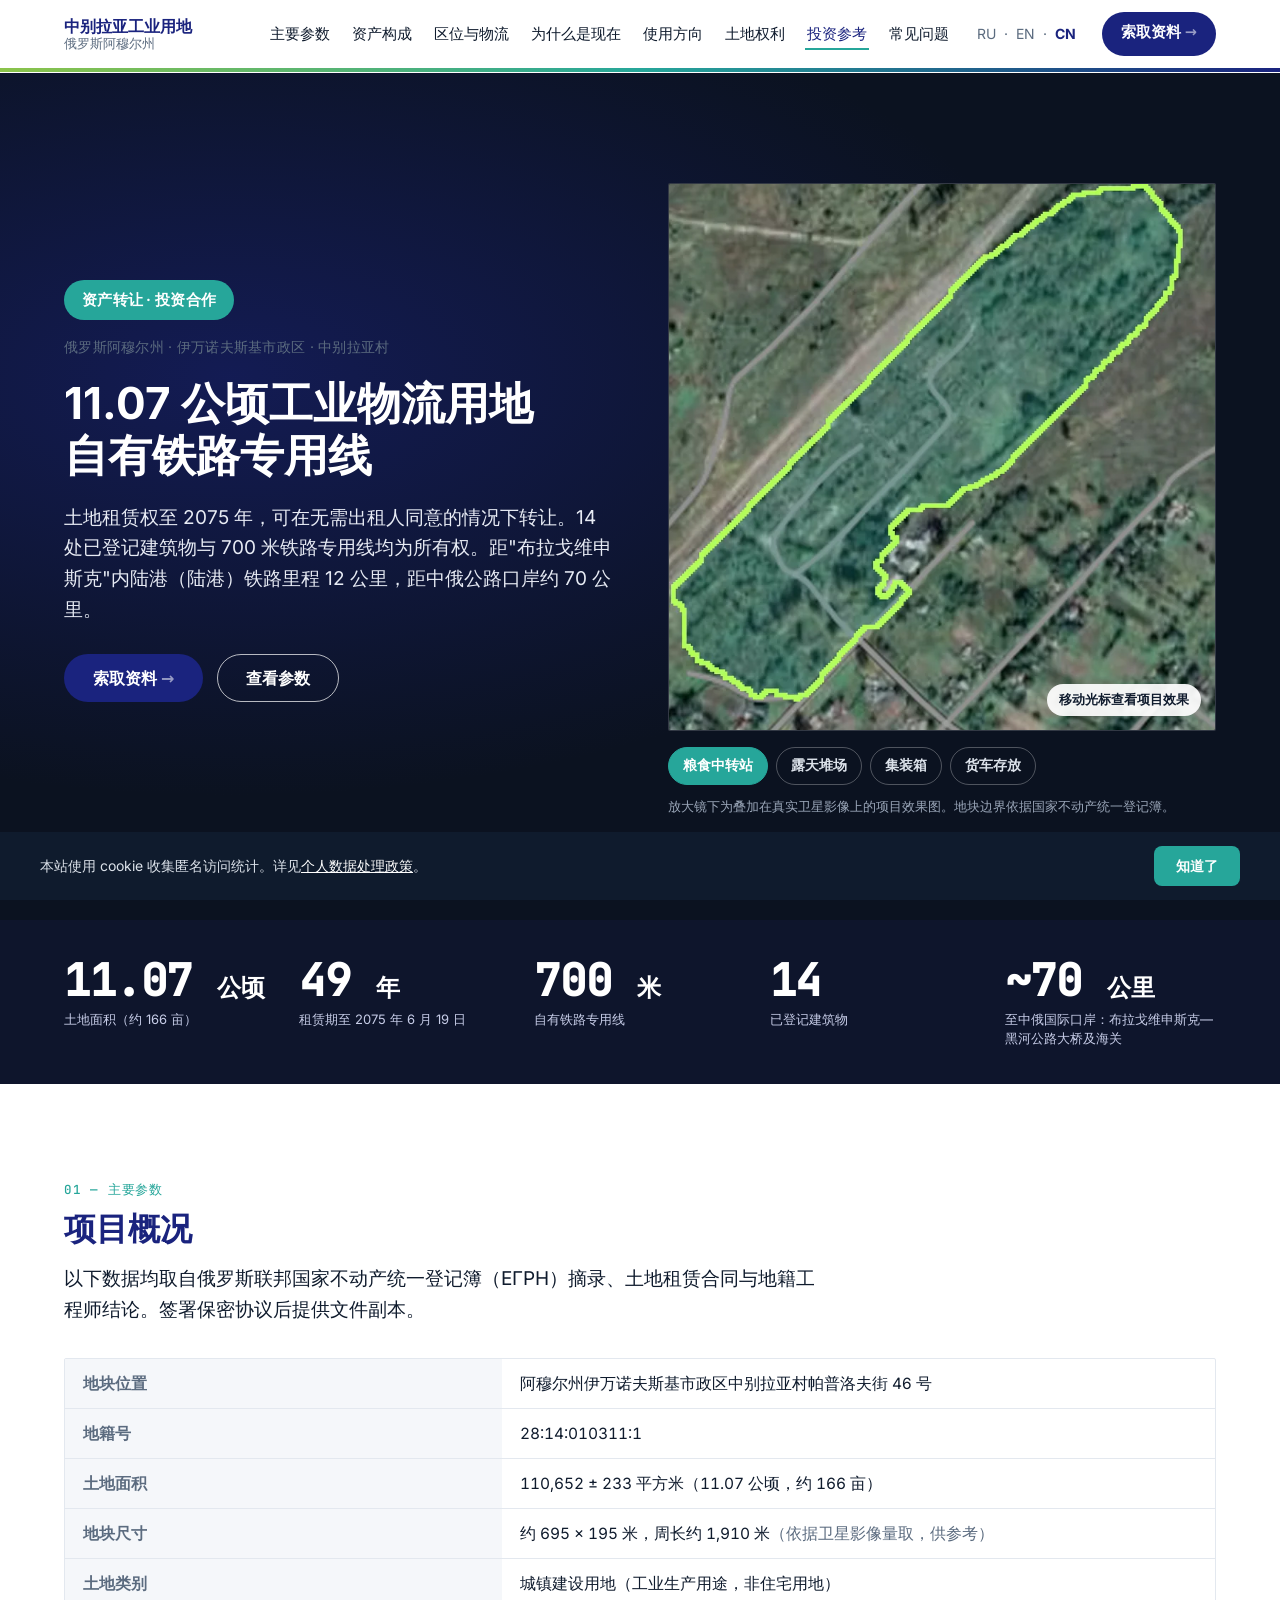
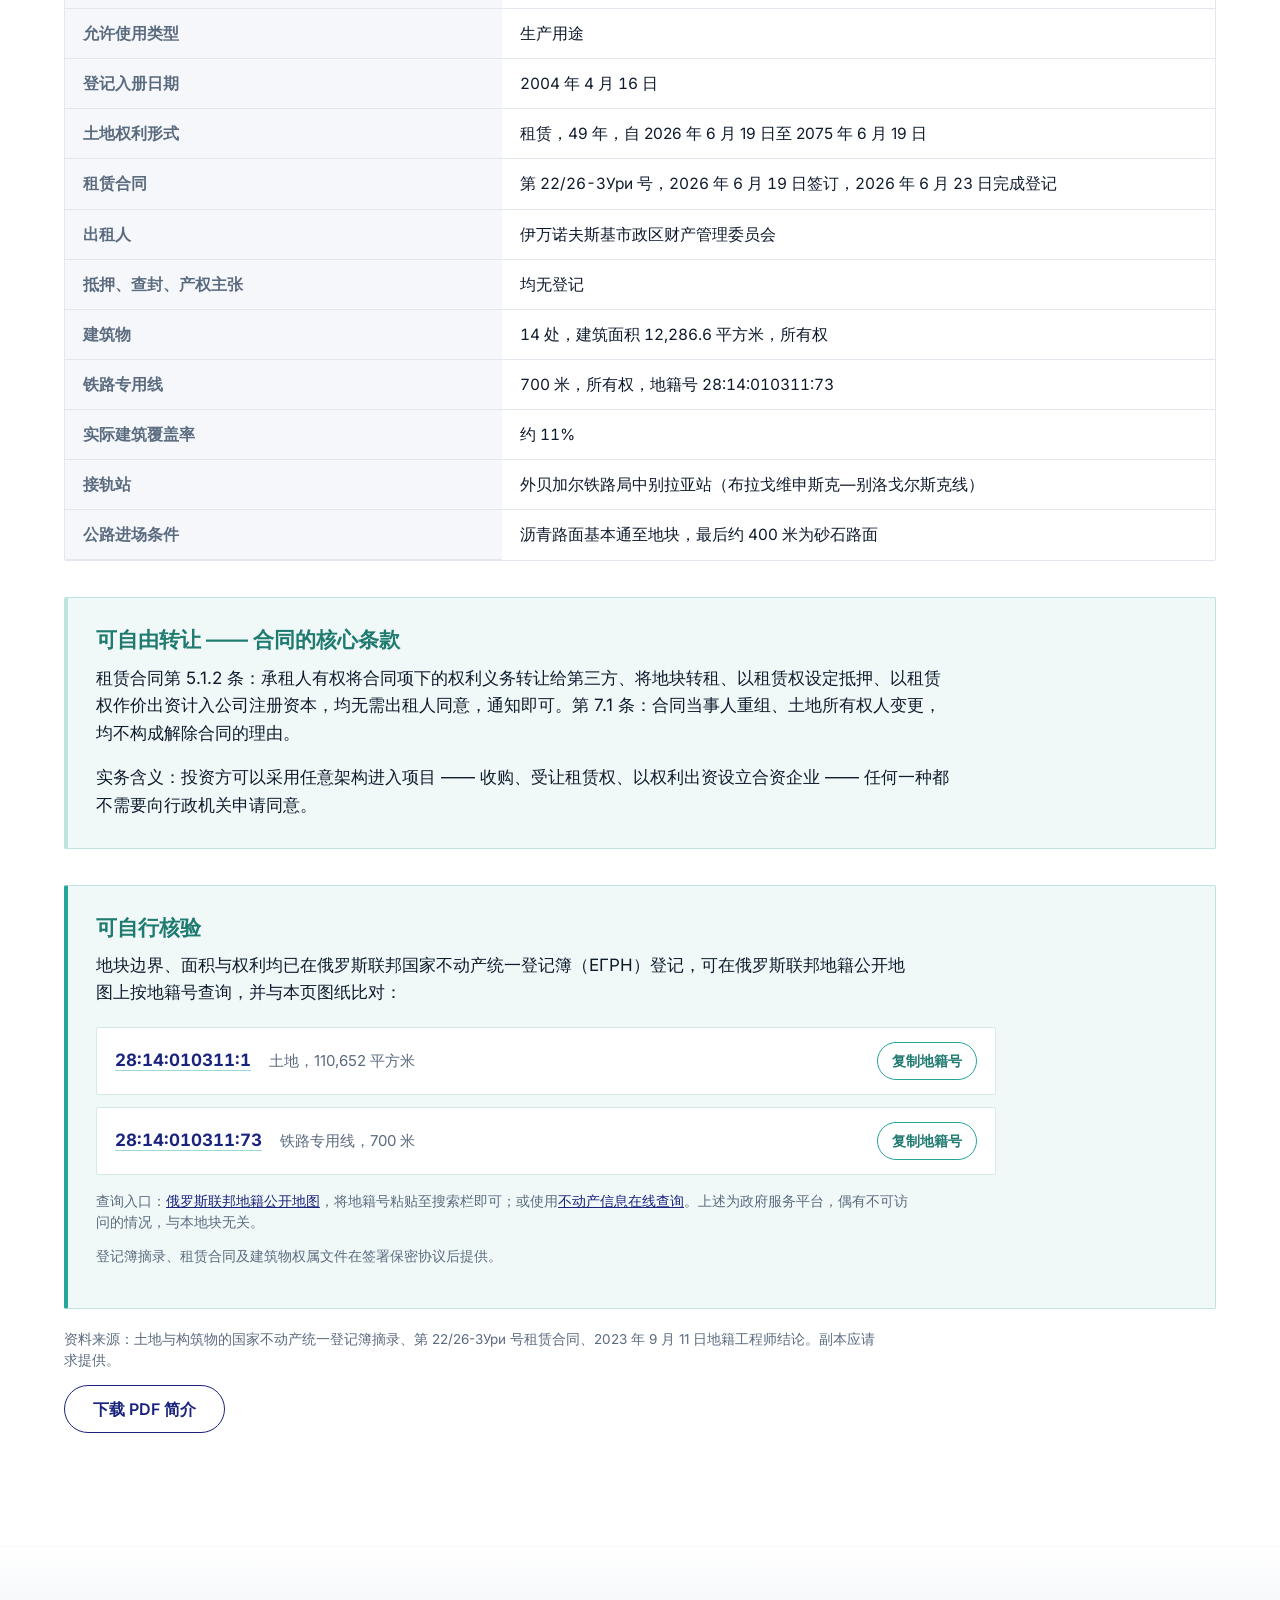
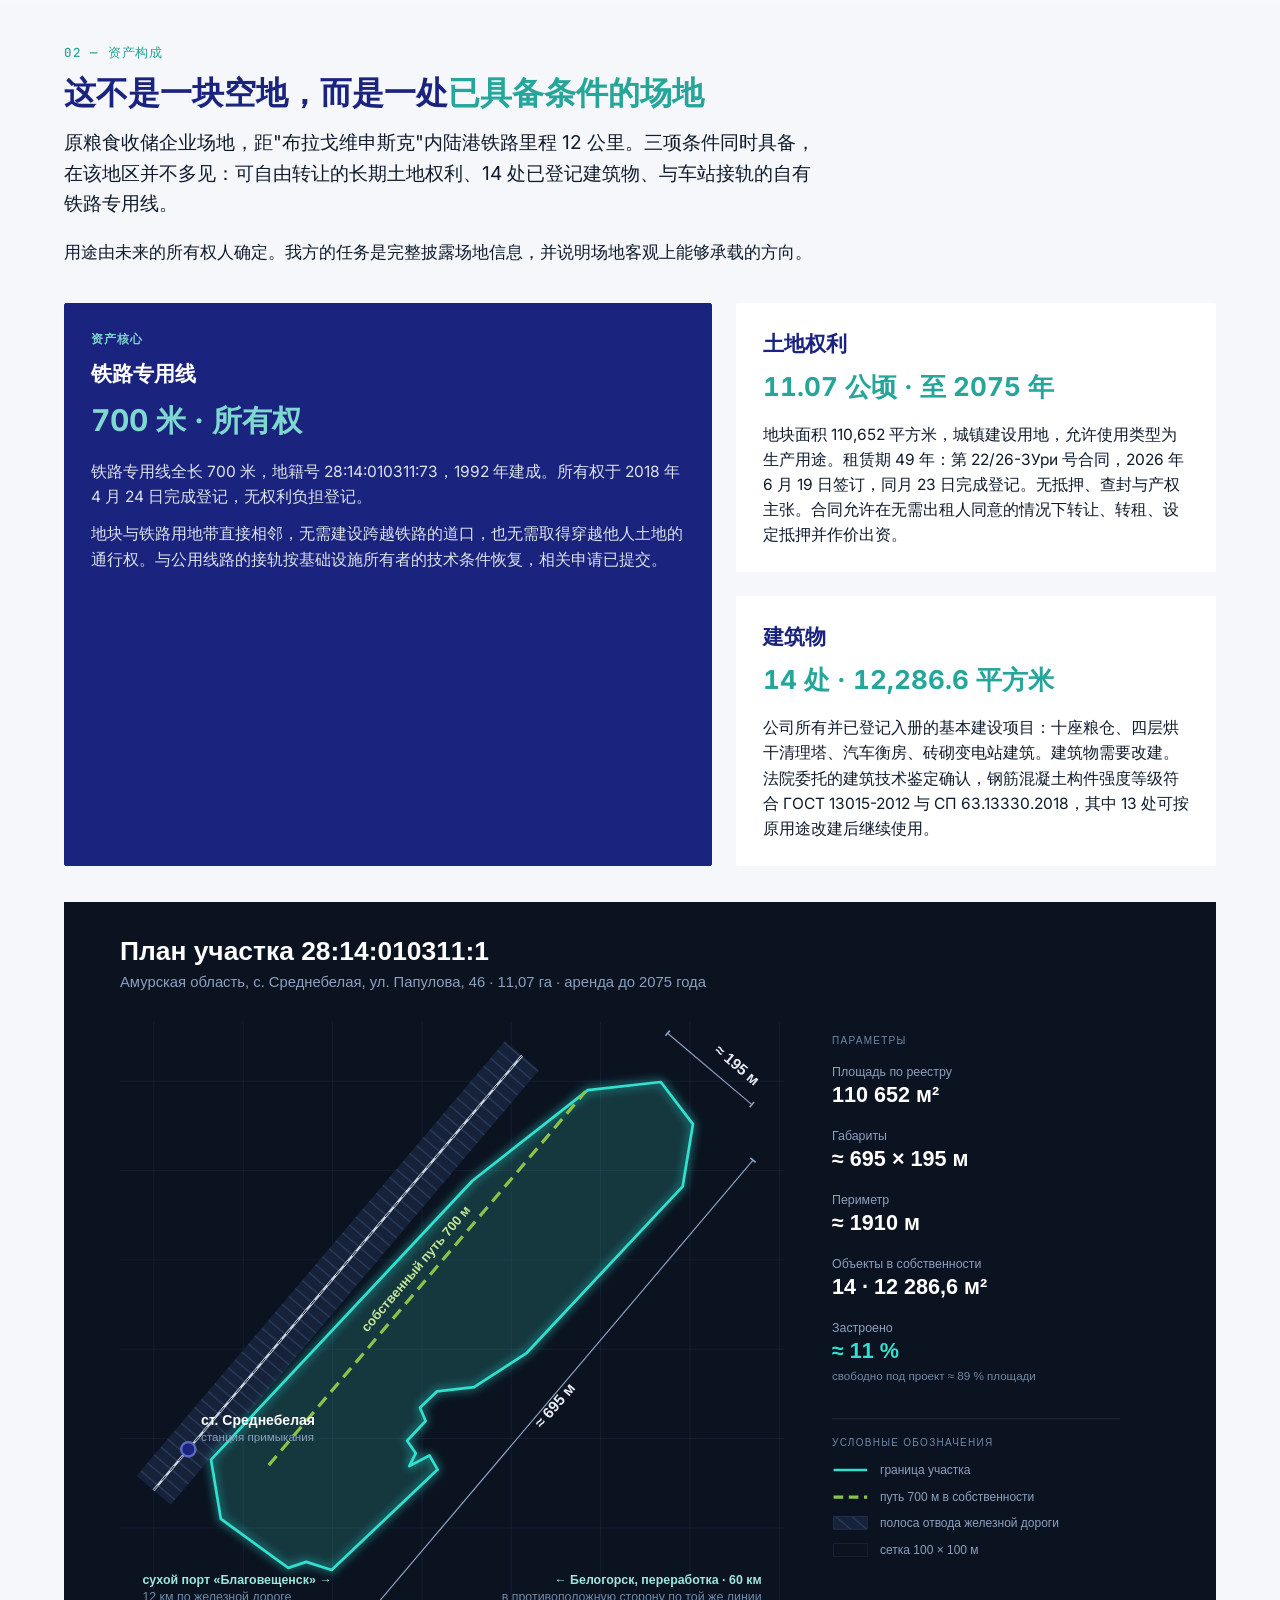
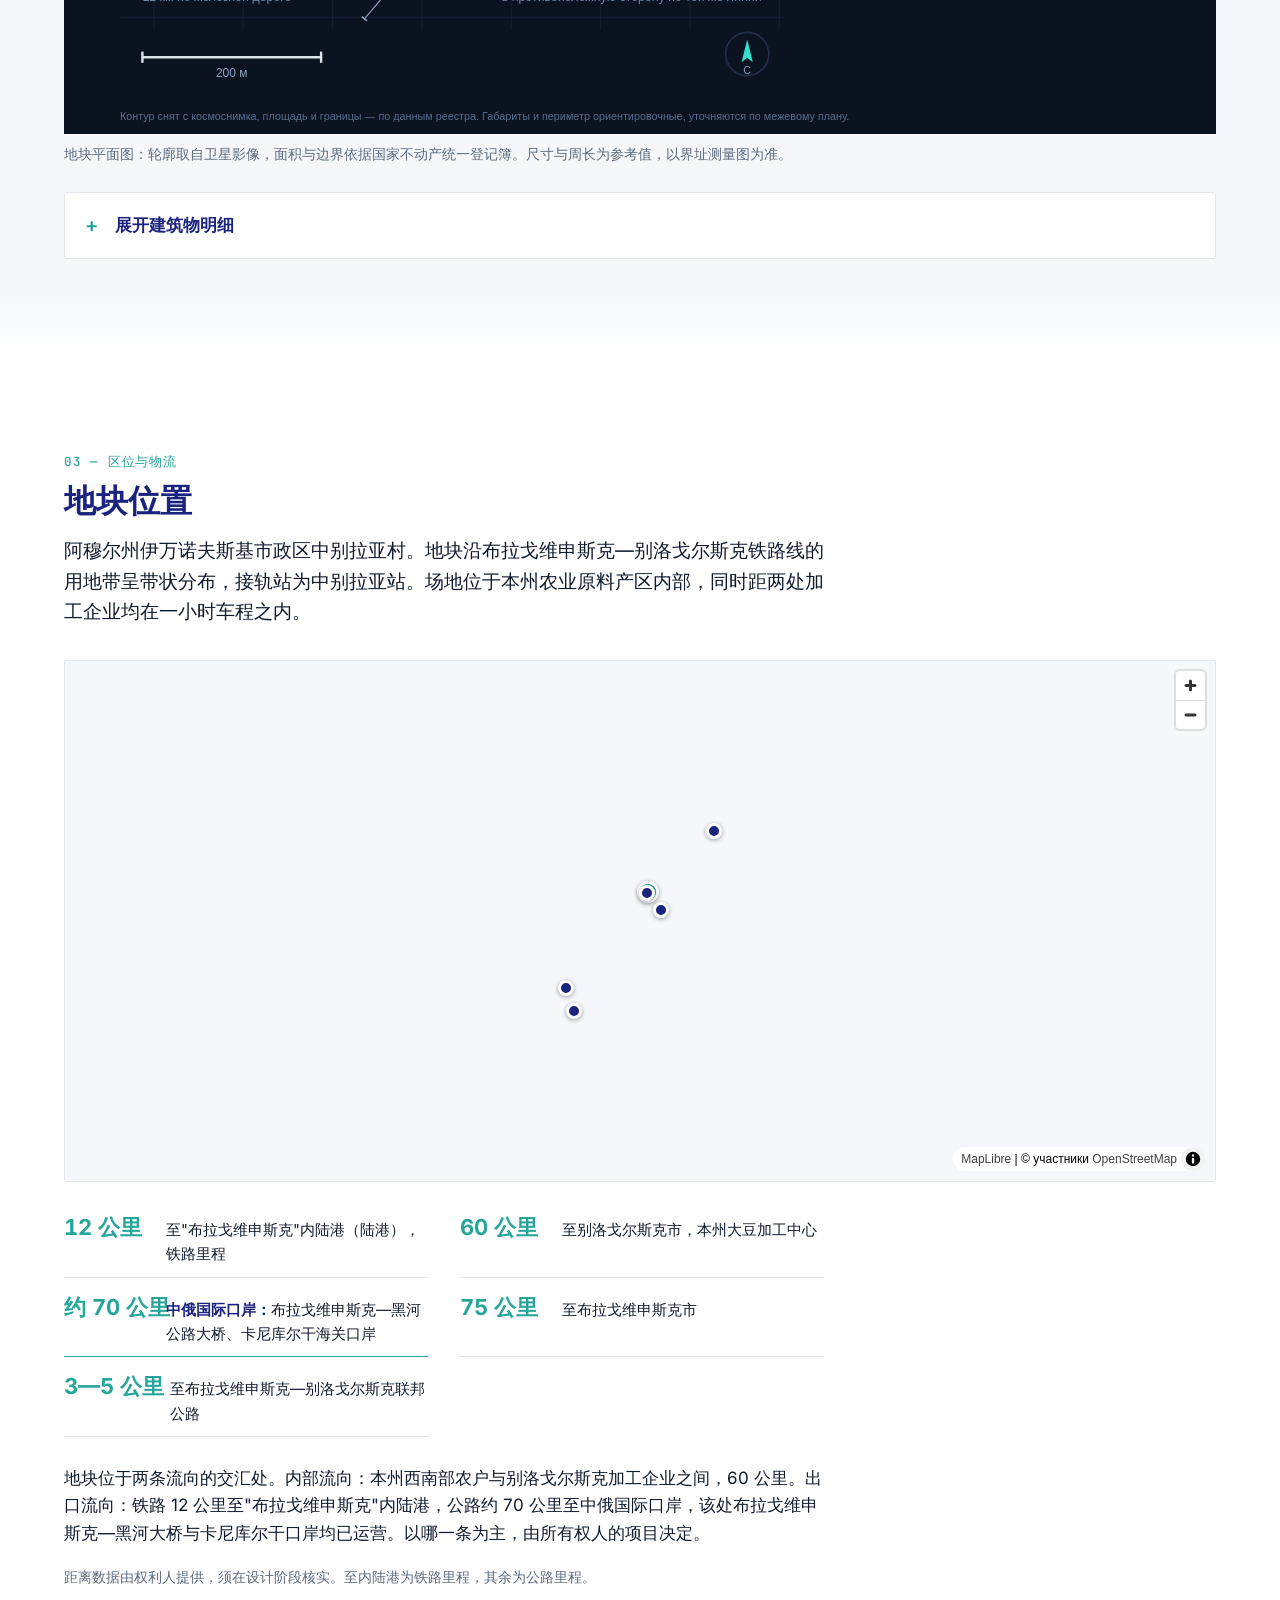
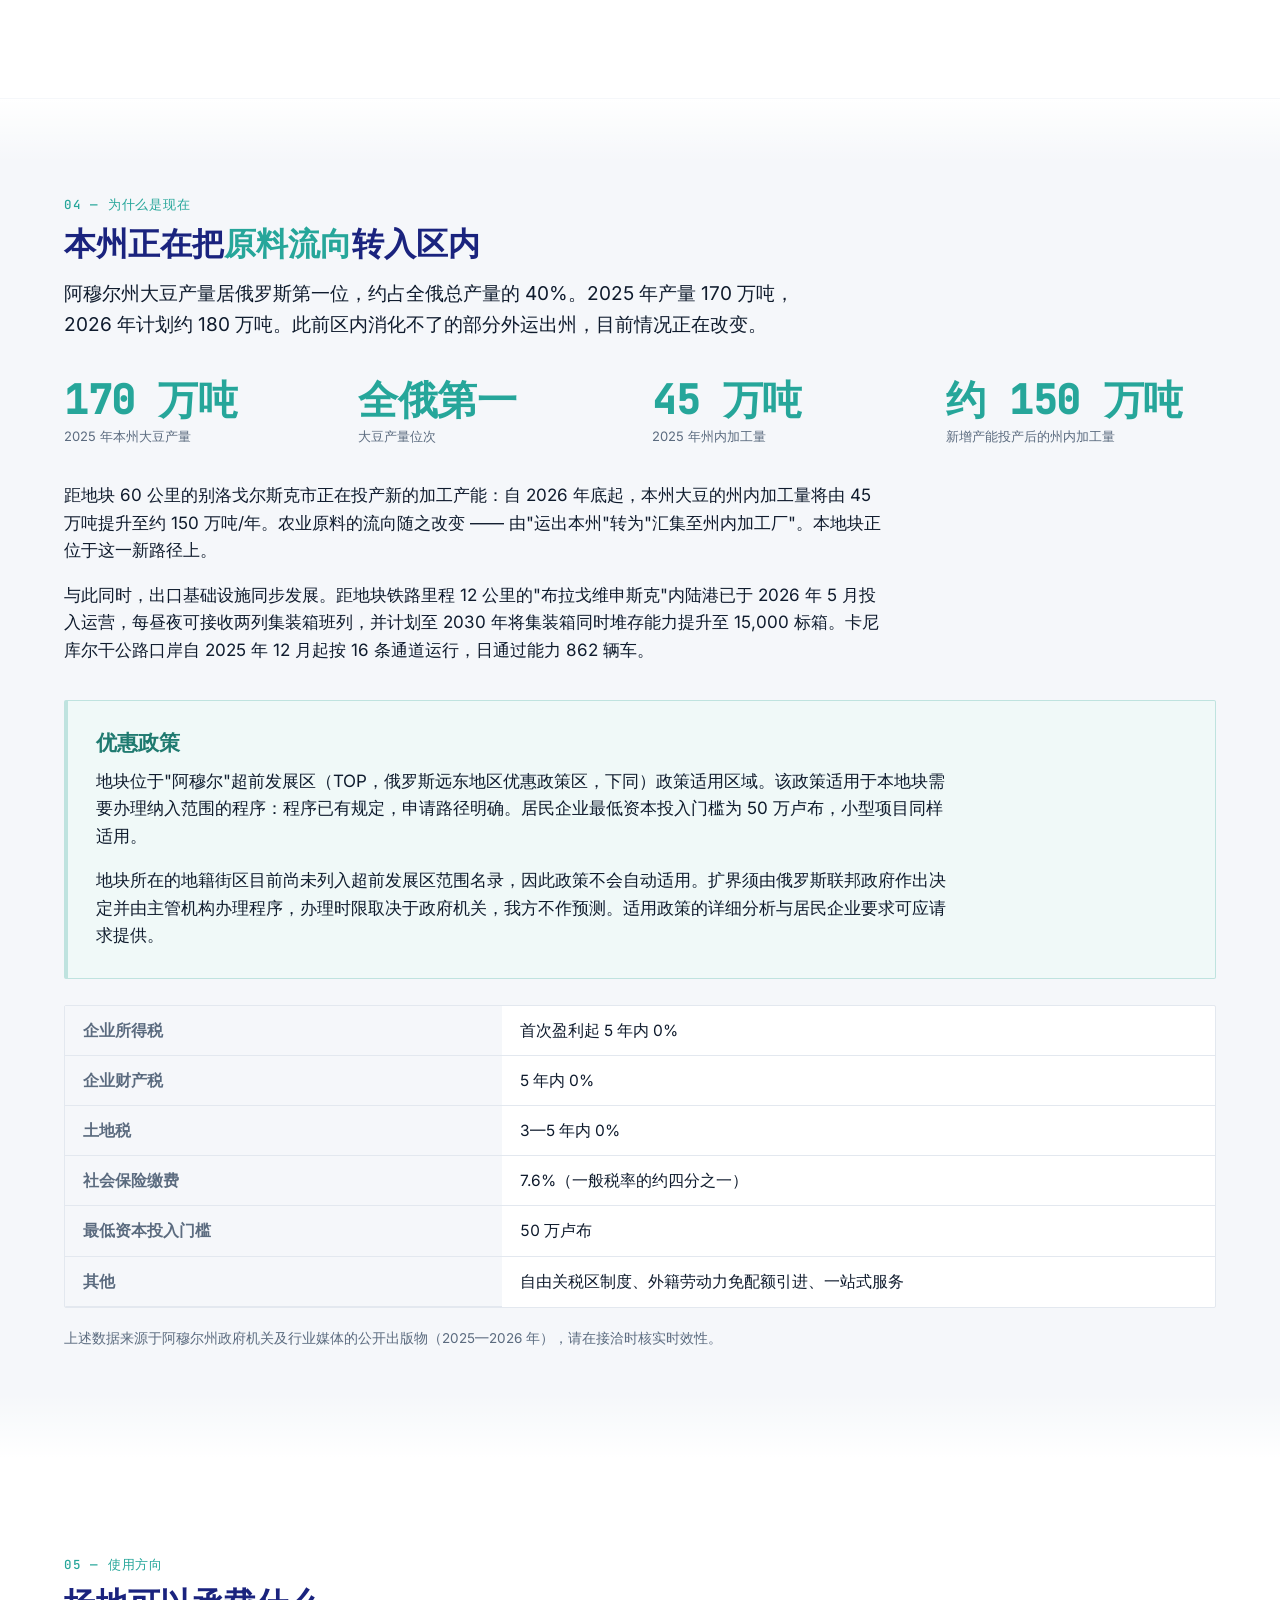
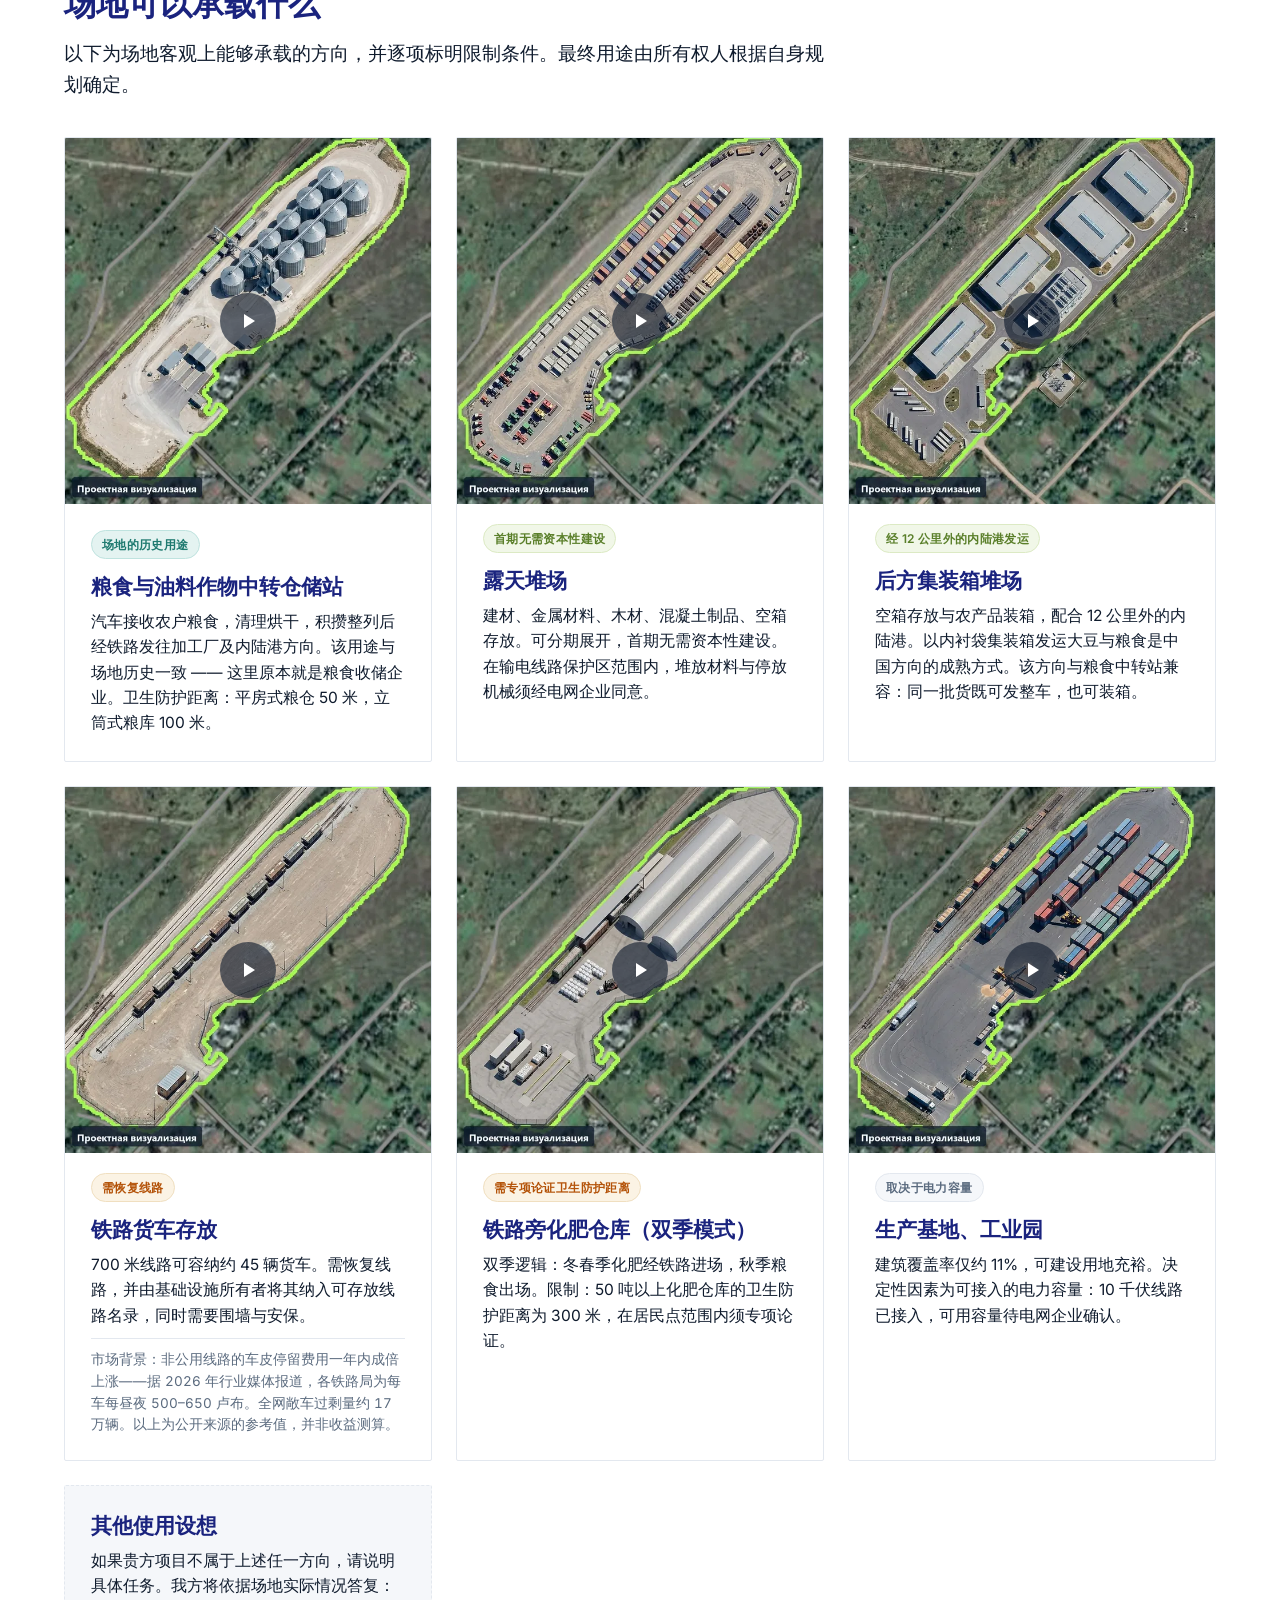
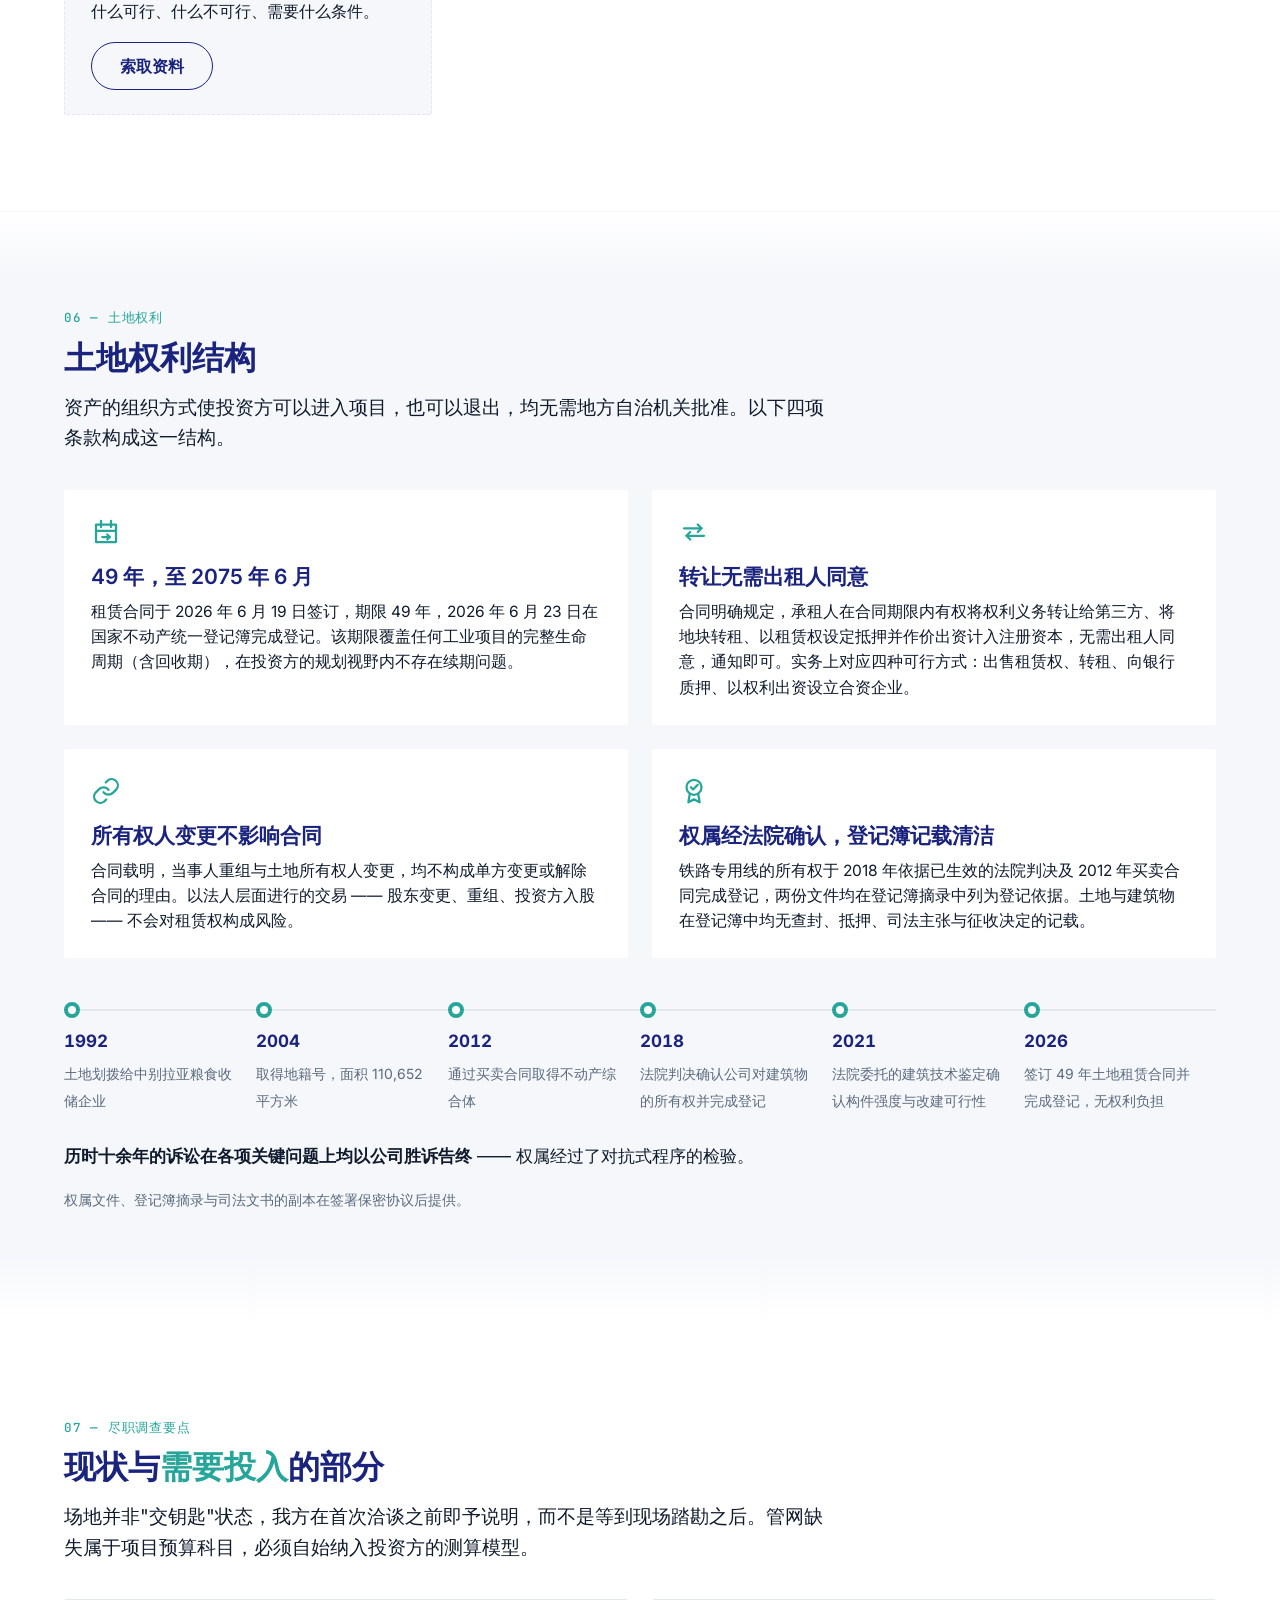
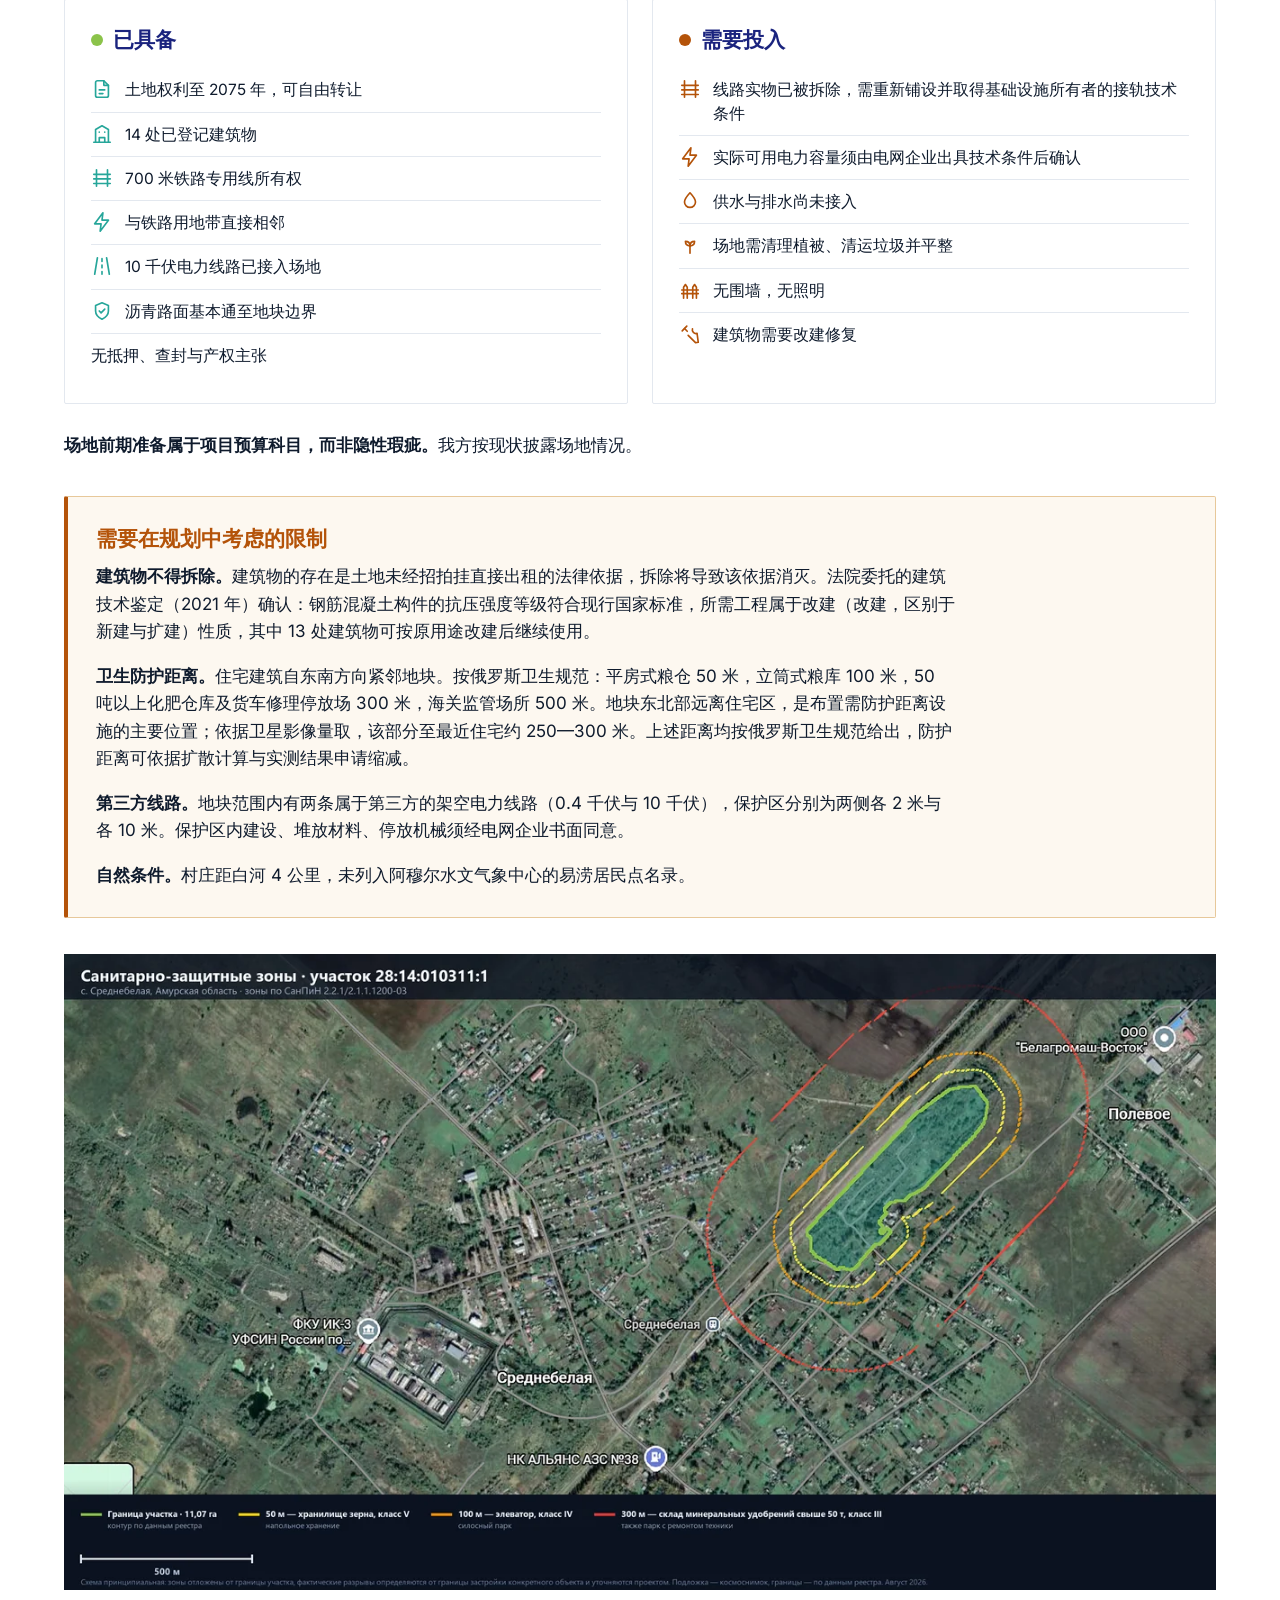
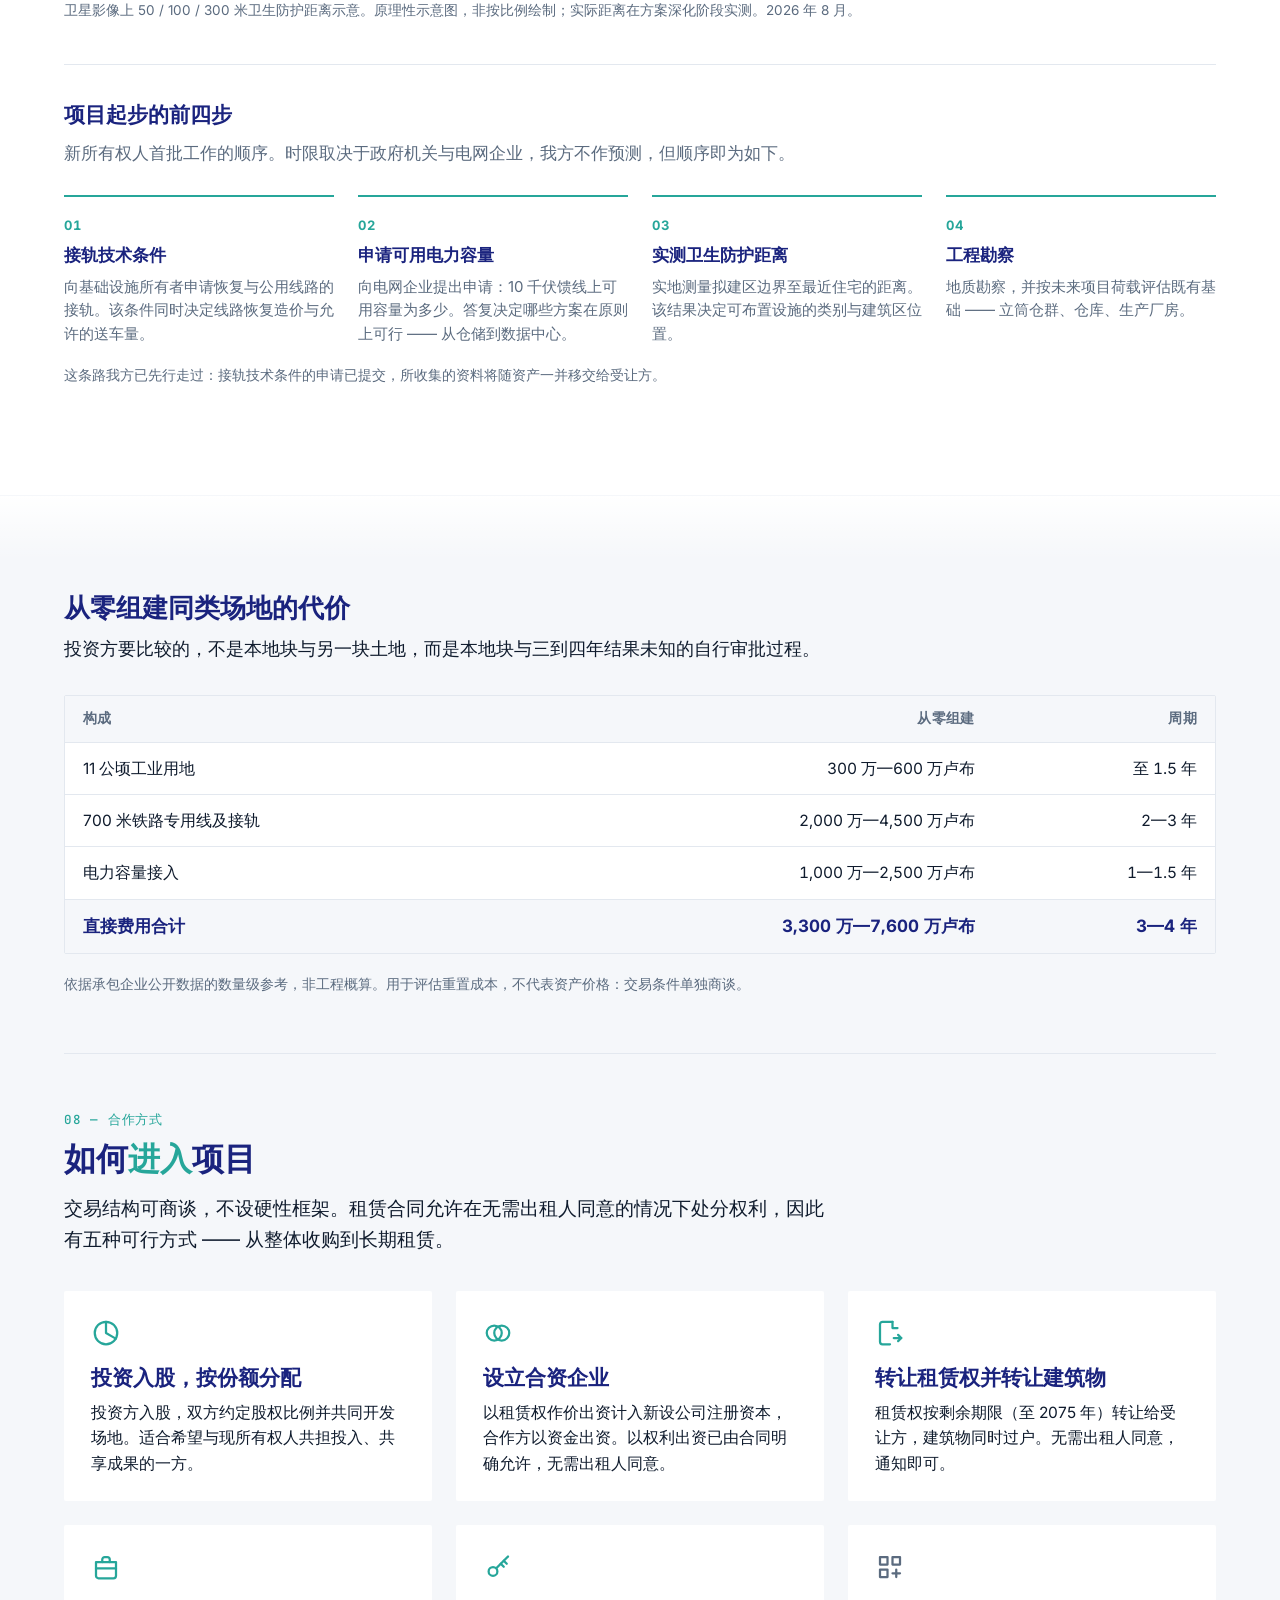
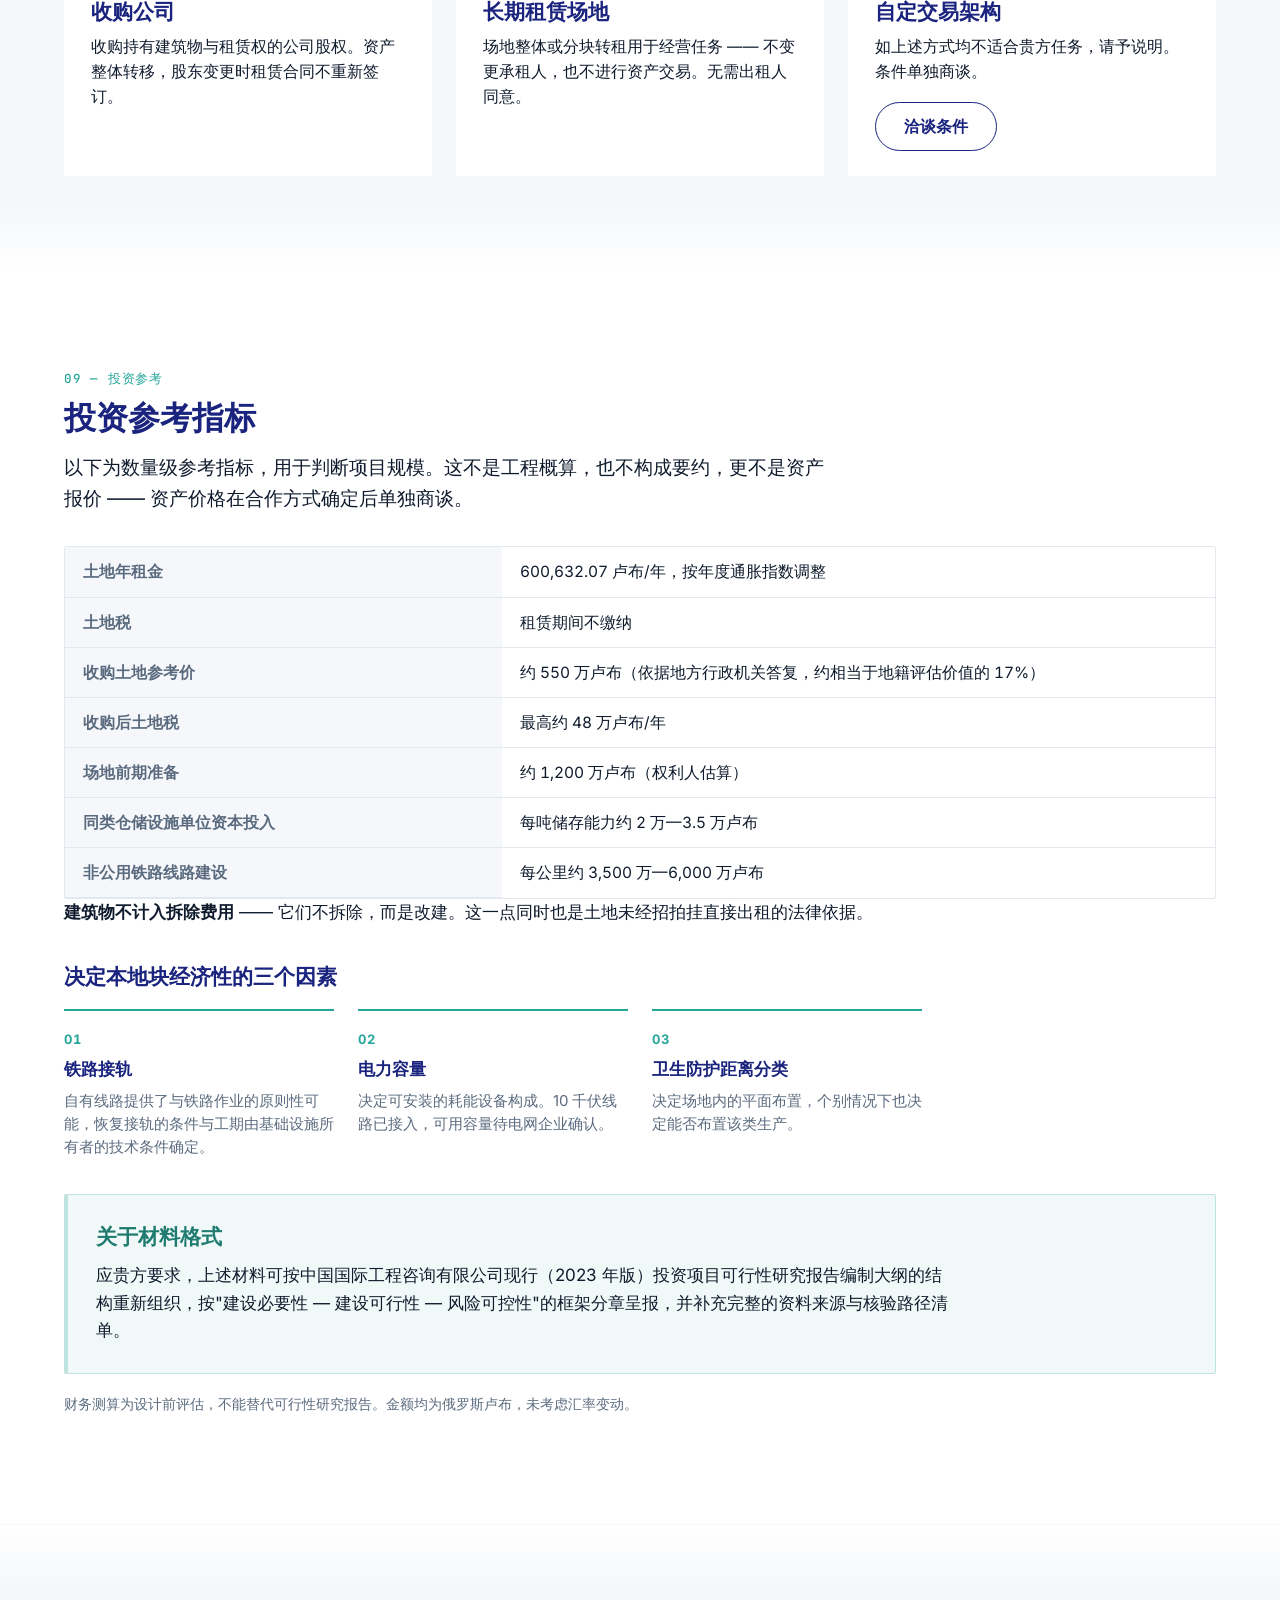
==== cn/index.html @ 7a5fc56a "Подтверждение прав в Яндекс.Вебмастере — метатег Вставлен во все три версии, а не только в главную: " ====
<!DOCTYPE html>
<html lang="zh-Hans" data-base="../">
<head>
<meta charset="utf-8">
<meta name="viewport" content="width=device-width, initial-scale=1">
<title>俄罗斯阿穆尔州 11.07 公顷工业物流用地 · 自有铁路专用线</title>
<meta name="description" content="俄罗斯远东阿穆尔州 11.07 公顷工业物流用地：土地租赁权至 2075 年、可自由转让，14 处已登记建筑物与 700 米自有铁路专用线，距内陆港铁路里程 12 公里，距中俄公路口岸约 70 公里。">
  <meta name="yandex-verification" content="78bddbe5c210984c" />
<link rel="canonical" href="https://hub28.ru/cn/">
<meta name="robots" content="index, follow, max-image-preview:large, max-snippet:-1">
<meta name="theme-color" content="#1A237E">

<link rel="alternate" hreflang="ru" href="https://hub28.ru/">
<link rel="alternate" hreflang="en" href="https://hub28.ru/en/">
<link rel="alternate" hreflang="zh-Hans" href="https://hub28.ru/cn/">
<link rel="alternate" hreflang="x-default" href="https://hub28.ru/">

  <meta name="twitter:card" content="summary_large_image">
  <meta name="twitter:title" content="俄罗斯阿穆尔州 11.07 公顷工业物流用地 · 自有铁路专用线">
  <meta name="twitter:description" content="租赁权至 2075 年可自由转让，14 处登记建筑物与 700 米铁路专用线，距内陆港 12 公里。">
  <meta name="twitter:image" content="https://hub28.ru/assets/og-preview.jpg">
<meta property="og:type" content="website">
<meta property="og:site_name" content="中别拉亚工业用地">
<meta property="og:title" content="俄罗斯阿穆尔州 11.07 公顷工业物流用地 · 自有铁路专用线">
<meta property="og:description" content="土地租赁权至 2075 年、可自由转让，14 处已登记建筑物与 700 米铁路专用线，距内陆港铁路里程 12 公里，距中俄口岸约 70 公里。">
<meta property="og:url" content="https://hub28.ru/cn/">
<meta property="og:image" content="https://hub28.ru/assets/og-preview.jpg">
<meta property="og:image:width" content="1200">
<meta property="og:image:height" content="630">
<meta property="og:locale" content="zh_CN">
<meta property="og:locale:alternate" content="ru_RU">
<meta property="og:locale:alternate" content="en_US">

<meta name="geo.region" content="RU-AMU">
<meta name="geo.position" content="50.7;128.0">
<meta name="ICBM" content="50.7, 128.0">

<link rel="icon" href="../favicon.svg" type="image/svg+xml">
<link rel="icon" href="../favicon-32.png" sizes="32x32" type="image/png">
<link rel="apple-touch-icon" href="../apple-touch-icon.png">
<link rel="stylesheet" href="../styles.css?v=12">

<script type="application/ld+json">
{
  "@context": "https://schema.org",
  "@type": "WebPage",
  "@id": "https://hub28.ru/cn/",
  "url": "https://hub28.ru/cn/",
  "inLanguage": "zh-Hans",
  "isPartOf": {"@type": "WebSite", "url": "https://hub28.ru/", "name": "Площадка Среднебелая"},
  "dateModified": "2026-08-18",
  "about": {"@type": "Place", "name": "Прирельсовая промышленная площадка Среднебелая"}
}
</script>
  <script type="application/ld+json">
{
  "@context": "https://schema.org",
  "@type": "Organization",
  "name": "“中别拉亚粮库”有限责任公司",
  "legalName": "“中别拉亚粮库”有限责任公司",
  "taxID": "2801169690",
  "identifier": {"@type": "PropertyValue", "propertyID": "OGRN", "value": "1122801001784"},
  "address": {
    "@type": "PostalAddress",
    "addressCountry": "RU",
    "postalCode": "675512",
    "addressRegion": "阿穆尔州",
    "addressLocality": "布拉戈维申斯克市",
    "streetAddress": "第一五月街 1 号 214 室"
  },
  "url": "https://hub28.ru/cn/",
  "contactPoint": {
    "@type": "ContactPoint",
    "contactType": "sales",
    "telephone": "+7 914 550-05-03",
    "email": "tumoff@mail.ru",
    "areaServed": "RU",
    "availableLanguage": ["ru", "en", "zh"]
  }
}
</script>
  <script type="application/ld+json">
{
  "@context": "https://schema.org",
  "@type": "Place",
  "name": "俄罗斯阿穆尔州中别拉亚工业物流用地，11.07 公顷",
  "description": "俄罗斯阿穆尔州土地与不动产综合体：11.07 公顷工业物流用地，土地租赁权 49 年，700 米铁路专用线为所有权。合作方式包括租赁权转让、股权收购与合资。14 处已登记建筑物为所有权，建筑物与线路上部结构需改建。接轨站为外贝加尔铁路局中别拉亚站。",
  "address": {
    "@type": "PostalAddress",
    "addressCountry": "RU",
    "addressRegion": "阿穆尔州",
    "addressLocality": "伊万诺夫斯基市政区中别拉亚村",
    "streetAddress": "帕普洛夫街 46 号"
  },
  "geo": {"@type": "GeoCoordinates", "latitude": 50.7, "longitude": 128.0},
  "additionalProperty": [
    {"@type": "PropertyValue", "name": "土地面积", "value": "110,652 平方米（11.07 公顷）"},
    {"@type": "PropertyValue", "name": "地籍号", "value": "28:14:010311:1"},
    {"@type": "PropertyValue", "name": "土地权利", "value": "租赁 49 年，至 2075 年 6 月 19 日，可转让"},
    {"@type": "PropertyValue", "name": "铁路专用线", "value": "700 米，地籍号 28:14:010311:73，所有权"},
    {"@type": "PropertyValue", "name": "建筑物", "value": "14 处，12,286.6 平方米，所有权"}
  ]
}
</script>
<script type="application/ld+json">
{
  "@context": "https://schema.org",
  "@type": "FAQPage",
  "mainEntity": [
    {
      "@type": "Question",
      "name": "建筑物现状如何？",
      "acceptedAnswer": {
        "@type": "Answer",
        "text": "建筑物需要改建。法院委托的建筑技术鉴定确认，钢筋混凝土构件的强度等级符合现行标准，可按原用途改建后继续使用，其中 13 处明确列入。建筑物不拆除 —— 它们的存在是土地未经招拍挂直接出租的法律依据。"
      }
    },
    {
      "@type": "Question",
      "name": "铁路专用线能否使用？",
      "acceptedAnswer": {
        "@type": "Answer",
        "text": "线路为所有权并已在国家不动产统一登记簿登记，地籍号 28:14:010311:73。线路实物已被拆除，需重新铺设；与公用线路的接轨按基础设施所有者的技术条件恢复，申请已提交。"
      }
    },
    {
      "@type": "Question",
      "name": "可用电力容量是多少？",
      "acceptedAnswer": {
        "@type": "Answer",
        "text": "10 千伏线路已接入，场地内设有变电站建筑。实际可用容量须由电网企业出具技术条件后确认 —— 这是新所有权人的第二项工作。在取得答复之前，我方不给出具体数字。"
      }
    },
    {
      "@type": "Question",
      "name": "卫生防护距离会限制所有使用方向吗？",
      "acceptedAnswer": {
        "@type": "Answer",
        "text": "限制的是特定类别 —— 化工与防护距离较大的生产，而不是全部。物流、仓储、车辆停放与轻加工均可通过。个别农户住宅紧邻南侧与东侧边界，而地块东北部空置：至最近住宅约 250—300 米。因此建筑区向北布置，南侧留作进场道路、停车与绿化。"
      }
    },
    {
      "@type": "Question",
      "name": "外国投资者可以参与吗？",
      "acceptedAnswer": {
        "@type": "Answer",
        "text": "可以。参与通过俄罗斯法人进行：收购持有资产的公司股权、设立合资企业，或将租赁权转让给俄罗斯公司。租赁权由俄罗斯公司持有，地块不属于限制外国人持有土地的边境地带。具体架构与贵方律师共同确定，我方提供全部权属文件供核验。"
      }
    },
    {
      "@type": "Question",
      "name": "优惠政策是否已经适用于本地块？",
      "acceptedAnswer": {
        "@type": "Answer",
        "text": "尚未适用。地块位于\"阿穆尔\"超前发展区政策适用区域，但其所在地籍街区目前尚未列入范围名录，相邻街区已列入。扩界须由俄罗斯联邦政府作出决定并由主管机构办理程序。程序已有规定，申请路径明确，但办理时限取决于政府机关，我方不作预测，也不将其作为既成事实陈述。"
      }
    },
    {
      "@type": "Question",
      "name": "交易如何进行，周期多长？",
      "acceptedAnswer": {
        "@type": "Answer",
        "text": "第一步阅读材料，第二步签署保密协议后取得全部权属文件、鉴定全文与往来函件，第三步现场考察，第四步技术与法律尽职调查并协商交易结构。文件资料包在提出请求后的一个工作日内移交，其余环节的周期取决于贵方尽职调查的进度。"
      }
    },
    {
      "@type": "Question",
      "name": "场地已经荒芜，清理费用由谁承担？",
      "acceptedAnswer": {
        "@type": "Answer",
        "text": "清理指的是植被与垃圾，不含建筑物拆除 —— 建筑物已登记且保留原位。工作量是清楚的，在商谈交易条件时予以考虑。经双方约定，部分工作可在交易前完成。"
      }
    },
    {
      "@type": "Question",
      "name": "是否可以只租赁部分场地，而非整体出售？",
      "acceptedAnswer": {
        "@type": "Answer",
        "text": "可以。场地整体或分块均可转租用于具体运营任务，包括机车车辆的停留与集结。此项无需出租方同意。承租方参与线路恢复、并以其投入抵扣租金的方案可以商谈。"
      }
    },
    {
      "@type": "Question",
      "name": "可以收购土地吗？",
      "acceptedAnswer": {
        "@type": "Answer",
        "text": "俄罗斯法律规定，地上建筑物所有权人享有购买该土地的专属权利，无需招拍挂。收购价格由地方行政机关按法定程序确定。"
      }
    },
    {
      "@type": "Question",
      "name": "租赁权可以转售或质押吗？",
      "acceptedAnswer": {
        "@type": "Answer",
        "text": "可以。合同明确允许将权利转让给第三方、转租、设定质押并作价出资入股，均无需出租方同意。"
      }
    },
    {
      "@type": "Question",
      "name": "是否存在权利负担或纠纷？",
      "acceptedAnswer": {
        "@type": "Answer",
        "text": "登记簿中未登记任何权利负担、查封与权利主张。往年的诉讼均已审结。"
      }
    },
    {
      "@type": "Question",
      "name": "价格是多少？",
      "acceptedAnswer": {
        "@type": "Answer",
        "text": "价格取决于所选择的合作方式——整体收购、租赁权转让、股权收购或合资，因此个案商谈。“投资参考指标”一节列出了用于判断项目规模的数量级参考。"
      }
    },
    {
      "@type": "Question",
      "name": "没有给水和燃气，影响有多大？",
      "acceptedAnswer": {
        "@type": "Answer",
        "text": "给水与排水需要接入，这是项目预算中的一个科目，应从一开始就进入测算。燃气对于仓储、集装箱与铁路类用途并非必需；如项目需要，接入方案单独论证。"
      }
    },
    {
      "@type": "Question",
      "name": "可以到现场考察吗？",
      "acceptedAnswer": {
        "@type": "Answer",
        "text": "可以，按约定时间安排，权利人代表陪同。可与技术专家同行。请通过表单提出申请或直接致电。"
      }
    }
  ]
}
</script>
</head>
<body>

<a class="skip-link" href="#main">跳到正文</a>

<!-- ============ 页头 ============ -->
<header class="site-header" id="top">
  <div class="header-inner">
    <a class="brand" href="#top">
      <b>中别拉亚工业用地</b>
      <span>俄罗斯阿穆尔州</span>
    </a>
    <nav class="main-nav" id="mainNav" aria-label="主导航">
      <ul>
        <li><a href="#params">主要参数</a></li>
        <li><a href="#asset">资产构成</a></li>
        <li><a href="#location">区位与物流</a></li>
        <li><a href="#why">为什么是现在</a></li>
        <li><a href="#scenarios">使用方向</a></li>
        <li><a href="#legal">土地权利</a></li>
        <li><a href="#finance">投资参考</a></li>
        <li><a href="#faq">常见问题</a></li>
      </ul>
      <div class="lang-switch" aria-label="语言">
        <a class="lang" href="../">RU</a><span>·</span>
        <a class="lang" href="../en/">EN</a><span>·</span>
        <a class="lang current" href="./" aria-current="true">CN</a>
      </div>
    </nav>
    <div class="lang-switch" aria-label="语言">
      <a class="lang" href="../">RU</a><span>·</span>
      <a class="lang" href="../en/">EN</a><span>·</span>
      <a class="lang current" href="./" aria-current="true">CN</a>
    </div>
    <a class="btn btn-primary header-cta" href="#contact">索取资料</a>
    <button class="burger" id="burgerBtn" aria-label="打开菜单" aria-expanded="false" aria-controls="mainNav">
      <span></span><span></span><span></span>
    </button>
  </div>
</header>

<main id="main">

<!-- ============ 首屏 ============ -->
<section class="hero hero-full" aria-labelledby="h1">
  <div class="container hero-full-inner hero-lens-grid">
    <div class="hero-copy">
      <p class="sale-badge">资产转让 · 投资合作</p>
      <p class="kicker">俄罗斯阿穆尔州 · 伊万诺夫斯基市政区 · 中别拉亚村</p>
      <h1 id="h1">11.07 公顷工业物流用地<br>自有铁路专用线</h1>
      <p class="lead">土地租赁权至 2075 年，可在无需出租人同意的情况下转让。14 处已登记建筑物与 700 米铁路专用线均为所有权。距"布拉戈维申斯克"内陆港（陆港）铁路里程 12 公里，距中俄公路口岸约 70 公里。</p>
      <div class="hero-actions">
        <a class="btn btn-primary" href="#contact">索取资料</a>
        <a class="btn btn-ghost" href="#params">查看参数</a>
      </div>
    </div>

    <div class="lens-wrap">
      <div class="lens-stage" id="lensStage" role="img"
           aria-label="地块卫星影像，边界依据俄罗斯联邦国家不动产统一登记簿。移动光标，放大镜下显示项目效果图。">
        <img class="lens-base" src="../assets/lens-base-1200.jpg"
             srcset="../assets/lens-base-768.webp 768w, ../assets/lens-base-1200.webp 1200w, ../assets/lens-base-1600.webp 1600w"
             sizes="(max-width:1023px) 92vw, 46vw" width="1200" height="1200"
             alt="11.07 公顷地块卫星影像，边界依据国家不动产统一登记簿" fetchpriority="high">
        <div class="lens-reveal" id="lensReveal" aria-hidden="true">
          <img id="lensLayer" src="../assets/lens-terminal-1200.jpg"
               srcset="../assets/lens-terminal-768.webp 768w, ../assets/lens-terminal-1200.webp 1200w, ../assets/lens-terminal-1600.webp 1600w"
               sizes="(max-width:1023px) 92vw, 46vw" width="1200" height="1200" alt="">
        </div>
        <div class="lens-ring" id="lensRing" aria-hidden="true"></div>
        <span class="lens-badge" id="lensBadge">项目效果图</span>
        <span class="lens-hint" id="lensHint">移动光标查看项目效果</span>
      </div>

      <div class="lens-tabs" role="group" aria-label="放大镜下显示的方案">
        <button type="button" class="lens-tab is-active" data-layer="terminal">粮食中转站</button>
        <button type="button" class="lens-tab" data-layer="sklad">露天堆场</button>
        <button type="button" class="lens-tab" data-layer="container">集装箱</button>
        <button type="button" class="lens-tab" data-layer="wagons">货车存放</button>
      </div>
      <p class="lens-note">放大镜下为叠加在真实卫星影像上的项目效果图。地块边界依据国家不动产统一登记簿。</p>
    </div>
  </div>

  <div class="counters">
    <div class="counters-grid">
      <div class="counter">
        <div class="stat-num">11.07 <span class="unit">公顷</span></div>
        <div class="stat-cap">土地面积（约 166 亩）</div>
      </div>
      <div class="counter">
        <div class="stat-num"><span data-count="49">49</span> <span class="unit">年</span></div>
        <div class="stat-cap">租赁期至 2075 年 6 月 19 日</div>
      </div>
      <div class="counter">
        <div class="stat-num"><span data-count="700">700</span> <span class="unit">米</span></div>
        <div class="stat-cap">自有铁路专用线</div>
      </div>
      <div class="counter">
        <div class="stat-num"><span data-count="14">14</span></div>
        <div class="stat-cap">已登记建筑物</div>
      </div>
      <div class="counter">
        <div class="stat-num">~<span data-count="70">70</span> <span class="unit">公里</span></div>
        <div class="stat-cap">至中俄国际口岸：布拉戈维申斯克—黑河公路大桥及海关</div>
      </div>
    </div>
  </div>
</section>

<!-- ============ 01 主要参数 ============ -->
<section class="section" id="params" aria-labelledby="h-params">
  <div class="container">
    <span class="sec-label">01 — 主要参数</span>
    <h2 id="h-params">项目概况</h2>
    <p class="lead">以下数据均取自俄罗斯联邦国家不动产统一登记簿（ЕГРН）摘录、土地租赁合同与地籍工程师结论。签署保密协议后提供文件副本。</p>

    <div class="table-wrap">
      <table class="t-params">
        <tbody>
          <tr><th scope="row">地块位置</th><td>阿穆尔州伊万诺夫斯基市政区中别拉亚村帕普洛夫街 46 号</td></tr>
          <tr><th scope="row">地籍号</th><td class="num">28:14:010311:1</td></tr>
          <tr><th scope="row">土地面积</th><td class="num">110,652 ± 233 平方米（11.07 公顷，约 166 亩）</td></tr>
          <tr><th scope="row">地块尺寸</th><td class="num">约 695 × 195 米，周长约 1,910 米<span class="muted">（依据卫星影像量取，供参考）</span></td></tr>
          <tr><th scope="row">土地类别</th><td>城镇建设用地（工业生产用途，非住宅用地）</td></tr>
          <tr><th scope="row">允许使用类型</th><td>生产用途</td></tr>
          <tr><th scope="row">登记入册日期</th><td class="num">2004 年 4 月 16 日</td></tr>
          <tr><th scope="row">土地权利形式</th><td>租赁，49 年，自 2026 年 6 月 19 日至 2075 年 6 月 19 日</td></tr>
          <tr><th scope="row">租赁合同</th><td class="num">第 22/26-ЗУри 号，2026 年 6 月 19 日签订，2026 年 6 月 23 日完成登记</td></tr>
          <tr><th scope="row">出租人</th><td>伊万诺夫斯基市政区财产管理委员会</td></tr>
          <tr><th scope="row">抵押、查封、产权主张</th><td>均无登记</td></tr>
          <tr><th scope="row">建筑物</th><td class="num">14 处，建筑面积 12,286.6 平方米，所有权</td></tr>
          <tr><th scope="row">铁路专用线</th><td class="num">700 米，所有权，地籍号 28:14:010311:73</td></tr>
          <tr><th scope="row">实际建筑覆盖率</th><td class="num">约 11%</td></tr>
          <tr><th scope="row">接轨站</th><td>外贝加尔铁路局中别拉亚站（布拉戈维申斯克—别洛戈尔斯克线）</td></tr>
          <tr><th scope="row">公路进场条件</th><td>沥青路面基本通至地块，最后约 400 米为砂石路面</td></tr>
        </tbody>
      </table>
    </div>

    <div class="warn-panel" style="border-left-color:var(--teal);border-color:#BFE3DF;background:#F0F9F8;">
      <h3 style="color:#1F7A70;">可自由转让 —— 合同的核心条款</h3>
      <p>租赁合同第 5.1.2 条：承租人有权将合同项下的权利义务转让给第三方、将地块转租、以租赁权设定抵押、以租赁权作价出资计入公司注册资本，均无需出租人同意，通知即可。第 7.1 条：合同当事人重组、土地所有权人变更，均不构成解除合同的理由。</p>
      <p>实务含义：投资方可以采用任意架构进入项目 —— 收购、受让租赁权、以权利出资设立合资企业 —— 任何一种都不需要向行政机关申请同意。</p>
    </div>

    <div class="verify-panel">
      <h3>可自行核验</h3>
      <p>地块边界、面积与权利均已在俄罗斯联邦国家不动产统一登记簿（ЕГРН）登记，可在俄罗斯联邦地籍公开地图上按地籍号查询，并与本页图纸比对：</p>
      <ul class="verify-list">
        <li><b><a class="cad-link" href="https://lk.rosreestr.ru/eservices/real-estate-objects-online?cadNumbers=28%3A14%3A010311%3A1" target="_blank" rel="noopener nofollow" data-goal="check_cadastre">28:14:010311:1</a></b><span>土地，110,652 平方米</span><button type="button" class="copy-btn" data-copy="28:14:010311:1">复制地籍号</button></li>
        <li><b><a class="cad-link" href="https://lk.rosreestr.ru/eservices/real-estate-objects-online?cadNumbers=28%3A14%3A010311%3A73" target="_blank" rel="noopener nofollow" data-goal="check_cadastre">28:14:010311:73</a></b><span>铁路专用线，700 米</span><button type="button" class="copy-btn" data-copy="28:14:010311:73">复制地籍号</button></li>
      </ul>
      <p class="small">查询入口：<a href="https://nspd.gov.ru/map" target="_blank" rel="noopener nofollow">俄罗斯联邦地籍公开地图</a>，将地籍号粘贴至搜索栏即可；或使用<a href="https://lk.rosreestr.ru/eservices/real-estate-objects-online" target="_blank" rel="noopener nofollow">不动产信息在线查询</a>。上述为政府服务平台，偶有不可访问的情况，与本地块无关。</p>
      <p class="small">登记簿摘录、租赁合同及建筑物权属文件在签署保密协议后提供。</p>
    </div>

    <p class="footnote">资料来源：土地与构筑物的国家不动产统一登记簿摘录、第 22/26-ЗУри 号租赁合同、2023 年 9 月 11 日地籍工程师结论。副本应请求提供。</p>

    <p><a class="btn btn-secondary teaser-btn" href="../assets/teaser-cn.pdf" download hidden data-goal="download_teaser">下载 PDF 简介</a></p>
  </div>
</section>

<!-- ============ 02 资产构成 ============ -->
<section class="section alt" id="asset" aria-labelledby="h-asset">
  <div class="container">
    <span class="sec-label">02 — 资产构成</span>
    <h2 id="h-asset">这不是一块空地，而是一处<span class="accent">已具备条件的场地</span></h2>
    <p class="lead">原粮食收储企业场地，距"布拉戈维申斯克"内陆港铁路里程 12 公里。三项条件同时具备，在该地区并不多见：可自由转让的长期土地权利、14 处已登记建筑物、与车站接轨的自有铁路专用线。</p>
    <p style="max-width:760px;">用途由未来的所有权人确定。我方的任务是完整披露场地信息，并说明场地客观上能够承载的方向。</p>

    <div class="asset-grid">
      <article class="card card-lead">
        <span class="card-tag">资产核心</span>
        <h3>铁路专用线</h3>
        <div class="card-metric">700 米 · 所有权</div>
        <p>铁路专用线全长 700 米，地籍号 28:14:010311:73，1992 年建成。所有权于 2018 年 4 月 24 日完成登记，无权利负担登记。</p>
        <p>地块与铁路用地带直接相邻，无需建设跨越铁路的道口，也无需取得穿越他人土地的通行权。与公用线路的接轨按基础设施所有者的技术条件恢复，相关申请已提交。</p>
      </article>
      <article class="card">
        <h3>土地权利</h3>
        <div class="card-metric">11.07 公顷 · 至 2075 年</div>
        <p>地块面积 110,652 平方米，城镇建设用地，允许使用类型为生产用途。租赁期 49 年：第 22/26-ЗУри 号合同，2026 年 6 月 19 日签订，同月 23 日完成登记。无抵押、查封与产权主张。合同允许在无需出租人同意的情况下转让、转租、设定抵押并作价出资。</p>
      </article>
      <article class="card">
        <h3>建筑物</h3>
        <div class="card-metric">14 处 · 12,286.6 平方米</div>
        <p>公司所有并已登记入册的基本建设项目：十座粮仓、四层烘干清理塔、汽车衡房、砖砌变电站建筑。建筑物需要改建。法院委托的建筑技术鉴定确认，钢筋混凝土构件强度等级符合 ГОСТ 13015-2012 与 СП 63.13330.2018，其中 13 处可按原用途改建后继续使用。</p>
      </article>
    </div>

    <figure style="margin:36px 0 0;">
      <a class="lightbox-link" href="../assets/plan-parcel.svg" data-caption="地块平面图：轮廓取自卫星影像，面积与边界依据国家不动产统一登记簿。尺寸与周长为参考值。">
        <img src="../assets/plan-parcel.svg" width="1440" height="1040" loading="lazy"
             alt="地块 28:14:010311:1 平面图：面积 110,652 平方米，尺寸约 695×195 米，沿铁路用地带的 700 米自有专用线，接轨站中别拉亚，100×100 米方格网">
        <span class="zoom-hint" aria-hidden="true">放大查看</span>
      </a>
      <figcaption>地块平面图：轮廓取自卫星影像，面积与边界依据国家不动产统一登记簿。尺寸与周长为参考值，以界址测量图为准。</figcaption>
    </figure>

    <details class="objects" id="objectsTable">
      <summary data-goal="open_objects_table">展开建筑物明细</summary>
      <div class="table-scroll">
        <table class="t-objects">
          <thead>
            <tr><th scope="col">地籍号</th><th scope="col">名称</th><th scope="col" class="num">面积，平方米</th></tr>
          </thead>
          <tbody>
            <tr><td class="num">28:14:010311:78</td><td>14 号粮仓</td><td class="num">1,302.2</td></tr>
            <tr><td class="num">28:14:010311:74</td><td>11 号粮仓</td><td class="num">1,266.7</td></tr>
            <tr><td class="num">28:14:010311:80</td><td>4 号粮仓</td><td class="num">1,239.1</td></tr>
            <tr><td class="num">28:14:010311:95</td><td>12 号粮仓</td><td class="num">1,212.9</td></tr>
            <tr><td class="num">28:14:010311:77</td><td>5 号粮仓</td><td class="num">1,212.6</td></tr>
            <tr><td class="num">28:14:010311:81</td><td>13 号粮仓</td><td class="num">1,190.4</td></tr>
            <tr><td class="num">28:14:010311:88</td><td>15 号粮仓</td><td class="num">1,171.2</td></tr>
            <tr><td class="num">28:14:010311:76</td><td>粮仓</td><td class="num">1,094.8</td></tr>
            <tr><td class="num">28:14:010311:92</td><td>3 号粮仓</td><td class="num">928.8</td></tr>
            <tr><td class="num">28:14:010311:89</td><td>6 号粮仓</td><td class="num">875.2</td></tr>
            <tr><td class="num">28:14:010311:91</td><td>材料库</td><td class="num">394.4</td></tr>
            <tr><td class="num">28:14:010311:93</td><td>烘干清理塔，4 层</td><td class="num">308.3</td></tr>
            <tr><td class="num">28:14:010311:84</td><td>汽车衡房</td><td class="num">48.6</td></tr>
            <tr><td class="num">28:14:010311:79</td><td>变电站，2 层，砖混</td><td class="num">41.4</td></tr>
          </tbody>
          <tfoot>
            <tr><td>合计</td><td>14 处</td><td class="num">12,286.6</td></tr>
          </tfoot>
        </table>
      </div>
      <p class="footnote">明细与面积依据国家不动产统一登记簿摘录及 2012 年买卖合同。铁路专用线 28:14:010311:73 单独登记，不计入上述建筑面积合计。</p>
    </details>
  </div>
</section>

<!-- ============ 03 区位与物流 ============ -->
<section class="section" id="location" aria-labelledby="h-location">
  <div class="container">
    <span class="sec-label">03 — 区位与物流</span>
    <h2 id="h-location">地块位置</h2>
    <p class="lead">阿穆尔州伊万诺夫斯基市政区中别拉亚村。地块沿布拉戈维申斯克—别洛戈尔斯克铁路线的用地带呈带状分布，接轨站为中别拉亚站。场地位于本州农业原料产区内部，同时距两处加工企业均在一小时车程之内。</p>

    <div class="map-box" id="mapBox">
      <div id="map" aria-label="物流互动地图：地块、接轨站、内陆港、别洛戈尔斯克、阿穆尔河大桥、布拉戈维申斯克"></div>
      <figure class="map-fallback" id="mapFallback" style="margin:0;">
        <a class="lightbox-link" href="../assets/scheme-distances.svg" data-caption="地块在物流链条中的位置。示意图，2026 年 8 月。">
          <img src="../assets/scheme-distances.svg" width="1400" height="640" loading="lazy"
               alt="距离示意图：自中别拉亚地块至"布拉戈维申斯克"内陆港铁路里程 12 公里，至别洛戈尔斯克 60 公里，至布拉戈维申斯克—黑河公路大桥约 70 公里，至布拉戈维申斯克 75 公里">
          <span class="zoom-hint" aria-hidden="true">放大查看</span>
        </a>
        <figcaption style="padding:10px 18px 14px;">地块在物流链条中的位置。示意图，2026 年 8 月。</figcaption>
      </figure>
    </div>

    <ul class="distance-list">
      <li><b>12 公里</b><span>至"布拉戈维申斯克"内陆港（陆港），铁路里程</span></li>
      <li><b>60 公里</b><span>至别洛戈尔斯克市，本州大豆加工中心</span></li>
      <li class="d-accent"><b>约 70 公里</b><span><strong>中俄国际口岸：</strong>布拉戈维申斯克—黑河公路大桥、卡尼库尔干海关口岸</span></li>
      <li><b>75 公里</b><span>至布拉戈维申斯克市</span></li>
      <li><b>3—5 公里</b><span>至布拉戈维申斯克—别洛戈尔斯克联邦公路</span></li>
    </ul>

    <p class="conclusion">地块位于两条流向的交汇处。内部流向：本州西南部农户与别洛戈尔斯克加工企业之间，60 公里。出口流向：铁路 12 公里至"布拉戈维申斯克"内陆港，公路约 70 公里至中俄国际口岸，该处布拉戈维申斯克—黑河大桥与卡尼库尔干口岸均已运营。以哪一条为主，由所有权人的项目决定。</p>

    <p class="footnote">距离数据由权利人提供，须在设计阶段核实。至内陆港为铁路里程，其余为公路里程。</p>
  </div>
</section>

<!-- ============ 04 为什么是现在 ============ -->
<section class="section alt" id="why" aria-labelledby="h-why">
  <div class="container">
    <span class="sec-label">04 — 为什么是现在</span>
    <h2 id="h-why">本州正在把<span class="accent">原料流向</span>转入区内</h2>
    <p class="lead">阿穆尔州大豆产量居俄罗斯第一位，约占全俄总产量的 40%。2025 年产量 170 万吨，2026 年计划约 180 万吨。此前区内消化不了的部分外运出州，目前情况正在改变。</p>

    <div class="stats-row">
      <div class="stat"><div class="stat-num">170 万吨</div><div class="stat-cap">2025 年本州大豆产量</div></div>
      <div class="stat"><div class="stat-num">全俄第一</div><div class="stat-cap">大豆产量位次</div></div>
      <div class="stat"><div class="stat-num">45 万吨</div><div class="stat-cap">2025 年州内加工量</div></div>
      <div class="stat"><div class="stat-num">约 150 万吨</div><div class="stat-cap">新增产能投产后的州内加工量</div></div>
    </div>

    <p style="max-width:820px;">距地块 60 公里的别洛戈尔斯克市正在投产新的加工产能：自 2026 年底起，本州大豆的州内加工量将由 45 万吨提升至约 150 万吨/年。农业原料的流向随之改变 —— 由"运出本州"转为"汇集至州内加工厂"。本地块正位于这一新路径上。</p>

    <p style="max-width:820px;">与此同时，出口基础设施同步发展。距地块铁路里程 12 公里的"布拉戈维申斯克"内陆港已于 2026 年 5 月投入运营，每昼夜可接收两列集装箱班列，并计划至 2030 年将集装箱同时堆存能力提升至 15,000 标箱。卡尼库尔干公路口岸自 2025 年 12 月起按 16 条通道运行，日通过能力 862 辆车。</p>

    <div class="warn-panel" style="border-left-color:var(--teal);border-color:#BFE3DF;background:#F0F9F8;margin-top:36px;">
      <h3 style="color:#1F7A70;">优惠政策</h3>
      <p>地块位于"阿穆尔"超前发展区（ТОР，俄罗斯远东地区优惠政策区，下同）政策适用区域。该政策适用于本地块需要办理纳入范围的程序：程序已有规定，申请路径明确。居民企业最低资本投入门槛为 50 万卢布，小型项目同样适用。</p>
      <p>地块所在的地籍街区目前尚未列入超前发展区范围名录，因此政策不会自动适用。扩界须由俄罗斯联邦政府作出决定并由主管机构办理程序，办理时限取决于政府机关，我方不作预测。适用政策的详细分析与居民企业要求可应请求提供。</p>
    </div>

    <div class="table-wrap" style="margin-top:26px;">
      <table class="t-params">
        <tbody>
          <tr><th scope="row">企业所得税</th><td>首次盈利起 5 年内 0%</td></tr>
          <tr><th scope="row">企业财产税</th><td>5 年内 0%</td></tr>
          <tr><th scope="row">土地税</th><td>3—5 年内 0%</td></tr>
          <tr><th scope="row">社会保险缴费</th><td>7.6%（一般税率的约四分之一）</td></tr>
          <tr><th scope="row">最低资本投入门槛</th><td class="num">50 万卢布</td></tr>
          <tr><th scope="row">其他</th><td>自由关税区制度、外籍劳动力免配额引进、一站式服务</td></tr>
        </tbody>
      </table>
    </div>

    <p class="footnote">上述数据来源于阿穆尔州政府机关及行业媒体的公开出版物（2025—2026 年），请在接洽时核实时效性。</p>
  </div>
</section>

<!-- ============ 05 使用方向 ============ -->
<section class="section" id="scenarios" aria-labelledby="h-scenarios">
  <div class="container">
    <span class="sec-label">05 — 使用方向</span>
    <h2 id="h-scenarios">场地可以承载什么</h2>
    <p class="lead">以下为场地客观上能够承载的方向，并逐项标明限制条件。最终用途由所有权人根据自身规划确定。</p>

    <div class="cards cards-scenarios">
      <article class="card card-lead">
        <a class="lightbox-link card-img" href="../assets/scenario-1-1280.webp" data-video="../assets/video/scenario-1.mp4" data-caption="粮食与油料作物中转仓储站。基于地块卫星影像的项目效果图。">
          <picture>
            <source type="image/webp" srcset="../assets/scenario-1-640.webp 640w, ../assets/scenario-1-1280.webp 1280w" sizes="(max-width:767px) 100vw, 50vw">
            <img src="../assets/scenario-1-1280.jpg" width="1280" height="1280" loading="lazy" alt="地块范围内粮食中转仓储站效果图：立筒仓群、汽车接收区、铁路装车区">
          </picture>
          <span class="zoom-hint" aria-hidden="true">观看视频</span>
        </a>
        <div class="card-body">
          <span class="badge b-main">场地的历史用途</span>
          <h3>粮食与油料作物中转仓储站</h3>
          <p>汽车接收农户粮食，清理烘干，积攒整列后经铁路发往加工厂及内陆港方向。该用途与场地历史一致 —— 这里原本就是粮食收储企业。卫生防护距离：平房式粮仓 50 米，立筒式粮库 100 米。</p>
        </div>
      </article>
      <article class="card">
        <a class="lightbox-link card-img" href="../assets/scenario-2-1280.webp" data-video="../assets/video/scenario-2.mp4" data-caption="露天堆场。基于地块卫星影像的项目效果图。">
          <picture>
            <source type="image/webp" srcset="../assets/scenario-2-640.webp 640w, ../assets/scenario-2-1280.webp 1280w" sizes="(max-width:767px) 100vw, 370px">
            <img src="../assets/scenario-2-1280.jpg" width="1280" height="1280" loading="lazy" alt="地块范围内露天堆场效果图：成排的集装箱、金属材料、木材与机械">
          </picture>
          <span class="zoom-hint" aria-hidden="true">观看视频</span>
        </a>
        <span class="badge b-work">首期无需资本性建设</span>
        <h3>露天堆场</h3>
        <p>建材、金属材料、木材、混凝土制品、空箱存放。可分期展开，首期无需资本性建设。在输电线路保护区范围内，堆放材料与停放机械须经电网企业同意。</p>
      </article>
      <article class="card">
        <a class="lightbox-link card-img" href="../assets/scenario-6-1280.webp" data-video="../assets/video/scenario-6.mp4" data-caption="后方集装箱堆场。基于地块卫星影像的项目效果图。">
          <picture>
            <source type="image/webp" srcset="../assets/scenario-6-640.webp 640w, ../assets/scenario-6-1280.webp 1280w" sizes="(max-width:767px) 100vw, 370px">
            <img src="../assets/scenario-6-1280.jpg" width="1280" height="1280" loading="lazy" alt="地块范围内后方集装箱堆场效果图：集装箱堆垛、粮食装箱区、线路上的平车">
          </picture>
          <span class="zoom-hint" aria-hidden="true">观看视频</span>
        </a>
        <span class="badge b-work">经 12 公里外的内陆港发运</span>
        <h3>后方集装箱堆场</h3>
        <p>空箱存放与农产品装箱，配合 12 公里外的内陆港。以内衬袋集装箱发运大豆与粮食是中国方向的成熟方式。该方向与粮食中转站兼容：同一批货既可发整车，也可装箱。</p>
      </article>
      <article class="card">
        <a class="lightbox-link card-img" href="../assets/scenario-3-1280.webp" data-video="../assets/video/scenario-3.mp4" data-caption="铁路货车存放。基于地块卫星影像的项目效果图。">
          <picture>
            <source type="image/webp" srcset="../assets/scenario-3-640.webp 640w, ../assets/scenario-3-1280.webp 1280w" sizes="(max-width:767px) 100vw, 370px">
            <img src="../assets/scenario-3-1280.jpg" width="1280" height="1280" loading="lazy" alt="地块范围内货车存放效果图：沿用地带恢复的线路上停放成列货车">
          </picture>
          <span class="zoom-hint" aria-hidden="true">观看视频</span>
        </a>
        <span class="badge b-check">需恢复线路</span>
        <h3>铁路货车存放</h3>
        <p>700 米线路可容纳约 45 辆货车。需恢复线路，并由基础设施所有者将其纳入可存放线路名录，同时需要围墙与安保。</p>
        <p class="card-extra">市场背景：非公用线路的车皮停留费用一年内成倍上涨——据 2026 年行业媒体报道，各铁路局为每车每昼夜 500–650 卢布。全网敞车过剩量约 17 万辆。以上为公开来源的参考值，并非收益测算。</p>
      </article>
      <article class="card">
        <a class="lightbox-link card-img" href="../assets/scenario-4-1280.webp" data-video="../assets/video/scenario-4.mp4" data-caption="铁路旁化肥仓库。基于地块卫星影像的项目效果图。">
          <picture>
            <source type="image/webp" srcset="../assets/scenario-4-640.webp 640w, ../assets/scenario-4-1280.webp 1280w" sizes="(max-width:767px) 100vw, 370px">
            <img src="../assets/scenario-4-1280.jpg" width="1280" height="1280" loading="lazy" alt="地块范围内铁路旁化肥仓库效果图：紧邻铁路支线的仓储建筑">
          </picture>
          <span class="zoom-hint" aria-hidden="true">观看视频</span>
        </a>
        <span class="badge b-check">需专项论证卫生防护距离</span>
        <h3>铁路旁化肥仓库（双季模式）</h3>
        <p>双季逻辑：冬春季化肥经铁路进场，秋季粮食出场。限制：50 吨以上化肥仓库的卫生防护距离为 300 米，在居民点范围内须专项论证。</p>
      </article>
      <article class="card">
        <a class="lightbox-link card-img" href="../assets/scenario-5-1280.webp" data-video="../assets/video/scenario-5.mp4" data-caption="生产基地、工业园。基于地块卫星影像的项目效果图。">
          <picture>
            <source type="image/webp" srcset="../assets/scenario-5-640.webp 640w, ../assets/scenario-5-1280.webp 1280w" sizes="(max-width:767px) 100vw, 370px">
            <img src="../assets/scenario-5-1280.jpg" width="1280" height="1280" loading="lazy" alt="地块范围内生产基地效果图：生产厂房与配套能源设施">
          </picture>
          <span class="zoom-hint" aria-hidden="true">观看视频</span>
        </a>
        <span class="badge b-cond">取决于电力容量</span>
        <h3>生产基地、工业园</h3>
        <p>建筑覆盖率仅约 11%，可建设用地充裕。决定性因素为可接入的电力容量：10 千伏线路已接入，可用容量待电网企业确认。</p>
      </article>
      <article class="card card-ask">
        <h3>其他使用设想</h3>
        <p>如果贵方项目不属于上述任一方向，请说明具体任务。我方将依据场地实际情况答复：什么可行、什么不可行、需要什么条件。</p>
        <a class="btn btn-secondary" href="#contact">索取资料</a>
      </article>
    </div>
  </div>
</section>

<!-- ============ 06 土地权利 ============ -->
<section class="section alt" id="legal" aria-labelledby="h-legal">
  <div class="container">
    <span class="sec-label">06 — 土地权利</span>
    <h2 id="h-legal">土地权利结构</h2>
    <p class="lead">资产的组织方式使投资方可以进入项目，也可以退出，均无需地方自治机关批准。以下四项条款构成这一结构。</p>

    <div class="legal-grid">
      <article class="card">
        <svg class="ic ic-card" aria-hidden="true"><use href="../assets/icons.svg#i-term"></use></svg>
        <h3>49 年，至 2075 年 6 月</h3>
        <p>租赁合同于 2026 年 6 月 19 日签订，期限 49 年，2026 年 6 月 23 日在国家不动产统一登记簿完成登记。该期限覆盖任何工业项目的完整生命周期（含回收期），在投资方的规划视野内不存在续期问题。</p>
      </article>
      <article class="card">
        <svg class="ic ic-card" aria-hidden="true"><use href="../assets/icons.svg#i-transfer"></use></svg>
        <h3>转让无需出租人同意</h3>
        <p>合同明确规定，承租人在合同期限内有权将权利义务转让给第三方、将地块转租、以租赁权设定抵押并作价出资计入注册资本，无需出租人同意，通知即可。实务上对应四种可行方式：出售租赁权、转租、向银行质押、以权利出资设立合资企业。</p>
      </article>
      <article class="card">
        <svg class="ic ic-card" aria-hidden="true"><use href="../assets/icons.svg#i-link"></use></svg>
        <h3>所有权人变更不影响合同</h3>
        <p>合同载明，当事人重组与土地所有权人变更，均不构成单方变更或解除合同的理由。以法人层面进行的交易 —— 股东变更、重组、投资方入股 —— 不会对租赁权构成风险。</p>
      </article>
      <article class="card">
        <svg class="ic ic-card" aria-hidden="true"><use href="../assets/icons.svg#i-verdict"></use></svg>
        <h3>权属经法院确认，登记簿记载清洁</h3>
        <p>铁路专用线的所有权于 2018 年依据已生效的法院判决及 2012 年买卖合同完成登记，两份文件均在登记簿摘录中列为登记依据。土地与建筑物在登记簿中均无查封、抵押、司法主张与征收决定的记载。</p>
      </article>
    </div>

    <ol class="timeline">
      <li><span class="t-year">1992</span><span class="t-text">土地划拨给中别拉亚粮食收储企业</span></li>
      <li><span class="t-year">2004</span><span class="t-text">取得地籍号，面积 110,652 平方米</span></li>
      <li><span class="t-year">2012</span><span class="t-text">通过买卖合同取得不动产综合体</span></li>
      <li><span class="t-year">2018</span><span class="t-text">法院判决确认公司对建筑物的所有权并完成登记</span></li>
      <li><span class="t-year">2021</span><span class="t-text">法院委托的建筑技术鉴定确认构件强度与改建可行性</span></li>
      <li><span class="t-year">2026</span><span class="t-text">签订 49 年土地租赁合同并完成登记，无权利负担</span></li>
    </ol>

    <p class="conclusion"><strong>历时十余年的诉讼在各项关键问题上均以公司胜诉告终</strong> —— 权属经过了对抗式程序的检验。</p>

    <p class="footnote">权属文件、登记簿摘录与司法文书的副本在签署保密协议后提供。</p>
  </div>
</section>

<!-- ============ 07 现状与投入 ============ -->
<section class="section" id="dd" aria-labelledby="h-dd">
  <div class="container">
    <span class="sec-label">07 — 尽职调查要点</span>
    <h2 id="h-dd">现状与<span class="accent">需要投入</span>的部分</h2>
    <p class="lead">场地并非"交钥匙"状态，我方在首次洽谈之前即予说明，而不是等到现场踏勘之后。管网缺失属于项目预算科目，必须自始纳入投资方的测算模型。</p>

    <div class="havenot">
      <div class="col col-have">
        <h3>已具备</h3>
        <ul>
          <li><svg class="ic" aria-hidden="true"><use href="../assets/icons.svg#i-doc"></use></svg><span>土地权利至 2075 年，可自由转让</span></li>
          <li><svg class="ic" aria-hidden="true"><use href="../assets/icons.svg#i-building"></use></svg><span>14 处已登记建筑物</span></li>
          <li><svg class="ic" aria-hidden="true"><use href="../assets/icons.svg#i-rail"></use></svg><span>700 米铁路专用线所有权</span></li>
          <li><svg class="ic" aria-hidden="true"><use href="../assets/icons.svg#i-power"></use></svg><span>与铁路用地带直接相邻</span></li>
          <li><svg class="ic" aria-hidden="true"><use href="../assets/icons.svg#i-road"></use></svg><span>10 千伏电力线路已接入场地</span></li>
          <li><svg class="ic" aria-hidden="true"><use href="../assets/icons.svg#i-shield"></use></svg><span>沥青路面基本通至地块边界</span></li>
          <li>无抵押、查封与产权主张</li>
        </ul>
      </div>
      <div class="col col-not">
        <h3>需要投入</h3>
        <ul>
          <li><svg class="ic" aria-hidden="true"><use href="../assets/icons.svg#i-rail"></use></svg><span>线路实物已被拆除，需重新铺设并取得基础设施所有者的接轨技术条件</span></li>
          <li><svg class="ic" aria-hidden="true"><use href="../assets/icons.svg#i-power"></use></svg><span>实际可用电力容量须由电网企业出具技术条件后确认</span></li>
          <li><svg class="ic" aria-hidden="true"><use href="../assets/icons.svg#i-water"></use></svg><span>供水与排水尚未接入</span></li>
          <li><svg class="ic" aria-hidden="true"><use href="../assets/icons.svg#i-plant"></use></svg><span>场地需清理植被、清运垃圾并平整</span></li>
          <li><svg class="ic" aria-hidden="true"><use href="../assets/icons.svg#i-fence"></use></svg><span>无围墙，无照明</span></li>
          <li><svg class="ic" aria-hidden="true"><use href="../assets/icons.svg#i-tools"></use></svg><span>建筑物需要改建修复</span></li>
        </ul>
      </div>
    </div>

    <p class="conclusion"><strong>场地前期准备属于项目预算科目，而非隐性瑕疵。</strong>我方按现状披露场地情况。</p>

    <div class="warn-panel">
      <h3>需要在规划中考虑的限制</h3>
      <p><b>建筑物不得拆除。</b>建筑物的存在是土地未经招拍挂直接出租的法律依据，拆除将导致该依据消灭。法院委托的建筑技术鉴定（2021 年）确认：钢筋混凝土构件的抗压强度等级符合现行国家标准，所需工程属于改建（改建，区别于新建与扩建）性质，其中 13 处建筑物可按原用途改建后继续使用。</p>
      <p><b>卫生防护距离。</b>住宅建筑自东南方向紧邻地块。按俄罗斯卫生规范：平房式粮仓 50 米，立筒式粮库 100 米，50 吨以上化肥仓库及货车修理停放场 300 米，海关监管场所 500 米。地块东北部远离住宅区，是布置需防护距离设施的主要位置；依据卫星影像量取，该部分至最近住宅约 250—300 米。上述距离均按俄罗斯卫生规范给出，防护距离可依据扩散计算与实测结果申请缩减。</p>
      <p><b>第三方线路。</b>地块范围内有两条属于第三方的架空电力线路（0.4 千伏与 10 千伏），保护区分别为两侧各 2 米与各 10 米。保护区内建设、堆放材料、停放机械须经电网企业书面同意。</p>
      <p><b>自然条件。</b>村庄距白河 4 公里，未列入阿穆尔水文气象中心的易涝居民点名录。</p>
    </div>

    <figure style="margin:36px 0 0;">
      <a class="lightbox-link" href="../assets/sat-bufery-1920.webp" data-caption="卫星影像上 50 / 100 / 300 米卫生防护距离示意。原理性示意图，非按比例绘制。2026 年 8 月。">
        <picture>
          <source type="image/webp"
                  srcset="../assets/sat-bufery-640.webp 640w, ../assets/sat-bufery-1280.webp 1280w, ../assets/sat-bufery-1920.webp 1920w"
                  sizes="(max-width:767px) 100vw, min(1152px, 100vw)">
          <img src="../assets/sat-bufery-1280.jpg" width="1280" height="600" loading="lazy"
               alt="卫星影像上地块周边 50、100、300 米卫生防护距离：地块沿铁路呈带状分布，中别拉亚村住宅区自东南方向紧邻">
        </picture>
        <span class="zoom-hint" aria-hidden="true">放大查看</span>
      </a>
      <figcaption>卫星影像上 50 / 100 / 300 米卫生防护距离示意。原理性示意图，非按比例绘制；实际距离在方案深化阶段实测。2026 年 8 月。</figcaption>
    </figure>

    <div class="steps-block">
      <h3>项目起步的前四步</h3>
      <p class="steps-lead">新所有权人首批工作的顺序。时限取决于政府机关与电网企业，我方不作预测，但顺序即为如下。</p>
      <ol class="steps">
        <li>
          <span class="step-num">01</span>
          <b>接轨技术条件</b>
          <span>向基础设施所有者申请恢复与公用线路的接轨。该条件同时决定线路恢复造价与允许的送车量。</span>
        </li>
        <li>
          <span class="step-num">02</span>
          <b>申请可用电力容量</b>
          <span>向电网企业提出申请：10 千伏馈线上可用容量为多少。答复决定哪些方案在原则上可行 —— 从仓储到数据中心。</span>
        </li>
        <li>
          <span class="step-num">03</span>
          <b>实测卫生防护距离</b>
          <span>实地测量拟建区边界至最近住宅的距离。该结果决定可布置设施的类别与建筑区位置。</span>
        </li>
        <li>
          <span class="step-num">04</span>
          <b>工程勘察</b>
          <span>地质勘察，并按未来项目荷载评估既有基础 —— 立筒仓群、仓库、生产厂房。</span>
        </li>
      </ol>
      <p class="small" style="margin-top:20px;">这条路我方已先行走过：接轨技术条件的申请已提交，所收集的资料将随资产一并移交给受让方。</p>
    </div>
  </div>
</section>

<!-- ============ 08 合作方式 ============ -->
<section class="section alt" id="entry" aria-labelledby="h-entry">
  <div class="container">
    <div class="rebuild-block">
      <h3>从零组建同类场地的代价</h3>
      <p class="rebuild-lead">投资方要比较的，不是本地块与另一块土地，而是本地块与三到四年结果未知的自行审批过程。</p>
      <div class="table-wrap">
        <table class="t-params t-rebuild">
          <thead>
            <tr><th scope="col">构成</th><th scope="col" class="num">从零组建</th><th scope="col" class="num">周期</th></tr>
          </thead>
          <tbody>
            <tr><td>11 公顷工业用地</td><td class="num">300 万—600 万卢布</td><td class="num">至 1.5 年</td></tr>
            <tr><td>700 米铁路专用线及接轨</td><td class="num">2,000 万—4,500 万卢布</td><td class="num">2—3 年</td></tr>
            <tr><td>电力容量接入</td><td class="num">1,000 万—2,500 万卢布</td><td class="num">1—1.5 年</td></tr>
            <tr class="t-total"><td><b>直接费用合计</b></td><td class="num"><b>3,300 万—7,600 万卢布</b></td><td class="num"><b>3—4 年</b></td></tr>
          </tbody>
        </table>
      </div>
      <p class="footnote">依据承包企业公开数据的数量级参考，非工程概算。用于评估重置成本，不代表资产价格：交易条件单独商谈。</p>
    </div>

    <span class="sec-label">08 — 合作方式</span>
    <h2 id="h-entry">如何<span class="accent">进入</span>项目</h2>
    <p class="lead">交易结构可商谈，不设硬性框架。租赁合同允许在无需出租人同意的情况下处分权利，因此有五种可行方式 —— 从整体收购到长期租赁。</p>

    <div class="cards">
      <article class="card">
        <svg class="ic ic-card" aria-hidden="true"><use href="../assets/icons.svg#i-shares"></use></svg>
        <h3>投资入股，按份额分配</h3>
        <p>投资方入股，双方约定股权比例并共同开发场地。适合希望与现所有权人共担投入、共享成果的一方。</p>
      </article>
      <article class="card">
        <svg class="ic ic-card" aria-hidden="true"><use href="../assets/icons.svg#i-jv"></use></svg>
        <h3>设立合资企业</h3>
        <p>以租赁权作价出资计入新设公司注册资本，合作方以资金出资。以权利出资已由合同明确允许，无需出租人同意。</p>
      </article>
      <article class="card">
        <svg class="ic ic-card" aria-hidden="true"><use href="../assets/icons.svg#i-assign"></use></svg>
        <h3>转让租赁权并转让建筑物</h3>
        <p>租赁权按剩余期限（至 2075 年）转让给受让方，建筑物同时过户。无需出租人同意，通知即可。</p>
      </article>
      <article class="card">
        <svg class="ic ic-card" aria-hidden="true"><use href="../assets/icons.svg#i-company"></use></svg>
        <h3>收购公司</h3>
        <p>收购持有建筑物与租赁权的公司股权。资产整体转移，股东变更时租赁合同不重新签订。</p>
      </article>
      <article class="card">
        <svg class="ic ic-card" aria-hidden="true"><use href="../assets/icons.svg#i-lease"></use></svg>
        <h3>长期租赁场地</h3>
        <p>场地整体或分块转租用于经营任务 —— 不变更承租人，也不进行资产交易。无需出租人同意。</p>
      </article>
      <article class="card card-ask">
        <svg class="ic ic-card" aria-hidden="true"><use href="../assets/icons.svg#i-custom"></use></svg>
        <h3>自定交易架构</h3>
        <p>如上述方式均不适合贵方任务，请予说明。条件单独商谈。</p>
        <a class="btn btn-secondary" href="#contact">洽谈条件</a>
      </article>
    </div>
  </div>
</section>

<!-- ============ 09 投资参考指标 ============ -->
<section class="section" id="finance" aria-labelledby="h-finance">
  <div class="container">
    <span class="sec-label">09 — 投资参考</span>
    <h2 id="h-finance">投资参考指标</h2>
    <p class="lead">以下为数量级参考指标，用于判断项目规模。这不是工程概算，也不构成要约，更不是资产报价 —— 资产价格在合作方式确定后单独商谈。</p>

    <div class="table-wrap">
      <table class="t-params">
        <tbody>
          <tr><th scope="row">土地年租金</th><td class="num">600,632.07 卢布/年，按年度通胀指数调整</td></tr>
          <tr><th scope="row">土地税</th><td>租赁期间不缴纳</td></tr>
          <tr><th scope="row">收购土地参考价</th><td class="num">约 550 万卢布（依据地方行政机关答复，约相当于地籍评估价值的 17%）</td></tr>
          <tr><th scope="row">收购后土地税</th><td class="num">最高约 48 万卢布/年</td></tr>
          <tr><th scope="row">场地前期准备</th><td class="num">约 1,200 万卢布（权利人估算）</td></tr>
          <tr><th scope="row">同类仓储设施单位资本投入</th><td class="num">每吨储存能力约 2 万—3.5 万卢布</td></tr>
          <tr><th scope="row">非公用铁路线路建设</th><td class="num">每公里约 3,500 万—6,000 万卢布</td></tr>
        </tbody>
      </table>
    </div>

    <p style="max-width:820px;"><b>建筑物不计入拆除费用</b> —— 它们不拆除，而是改建。这一点同时也是土地未经招拍挂直接出租的法律依据。</p>

    <h3 style="margin-top:36px;">决定本地块经济性的三个因素</h3>
    <ol class="steps" style="margin-top:18px;">
      <li>
        <span class="step-num">01</span>
        <b>铁路接轨</b>
        <span>自有线路提供了与铁路作业的原则性可能，恢复接轨的条件与工期由基础设施所有者的技术条件确定。</span>
      </li>
      <li>
        <span class="step-num">02</span>
        <b>电力容量</b>
        <span>决定可安装的耗能设备构成。10 千伏线路已接入，可用容量待电网企业确认。</span>
      </li>
      <li>
        <span class="step-num">03</span>
        <b>卫生防护距离分类</b>
        <span>决定场地内的平面布置，个别情况下也决定能否布置该类生产。</span>
      </li>
    </ol>

    <div class="warn-panel" style="border-left-color:var(--teal);border-color:#BFE3DF;background:#F0F9F8;margin-top:36px;">
      <h3 style="color:#1F7A70;">关于材料格式</h3>
      <p>应贵方要求，上述材料可按中国国际工程咨询有限公司现行（2023 年版）投资项目可行性研究报告编制大纲的结构重新组织，按"建设必要性 — 建设可行性 — 风险可控性"的框架分章呈报，并补充完整的资料来源与核验路径清单。</p>
    </div>

    <p class="footnote">财务测算为设计前评估，不能替代可行性研究报告。金额均为俄罗斯卢布，未考虑汇率变动。</p>
  </div>
</section>

<!-- ============ 10 文件 ============ -->
<section class="section alt" id="docs" aria-labelledby="h-docs">
  <div class="container">
    <span class="sec-label">10 — 文件</span>
    <h2 id="h-docs">应请求提供的文件</h2>
    <p class="lead">资产资料包已备齐。签署保密协议后移交，通常在提出请求后的一个工作日内。</p>

    <ul class="doc-list">
      <li><svg class="ic" aria-hidden="true"><use href="../assets/icons.svg#i-doc"></use></svg><span>土地与铁路专用线的国家不动产统一登记簿摘录</span></li>
      <li><svg class="ic" aria-hidden="true"><use href="../assets/icons.svg#i-doc"></use></svg><span>土地租赁合同及其附件</span></li>
      <li><svg class="ic" aria-hidden="true"><use href="../assets/icons.svg#i-building"></use></svg><span>建筑物权属文件</span></li>
      <li><svg class="ic" aria-hidden="true"><use href="../assets/icons.svg#i-map"></use></svg><span>地籍工程师结论：界址图与标注建筑物位置的航摄图</span></li>
      <li><svg class="ic" aria-hidden="true"><use href="../assets/icons.svg#i-scale"></use></svg><span>法院委托的建筑技术鉴定报告全文</span></li>
      <li><svg class="ic" aria-hidden="true"><use href="../assets/icons.svg#i-doc"></use></svg><span>法人国家登记簿摘录</span></li>
    </ul>

    <a class="btn btn-primary" href="#contact">索取文件资料包</a>
  </div>
</section>

<!-- ============ 11 常见问题 ============ -->
<section class="section" id="faq" aria-labelledby="h-faq">
  <div class="container">
    <span class="sec-label">11 — 常见问题</span>
    <h2 id="h-faq">常见问题</h2>

    <div class="faq">
      <details>
        <summary>建筑物现状如何？</summary>
        <div class="faq-a"><p>建筑物需要改建。法院委托的建筑技术鉴定确认，钢筋混凝土构件的强度等级符合现行标准，可按原用途改建后继续使用，其中 13 处明确列入。建筑物不拆除 —— 它们的存在是土地未经招拍挂直接出租的法律依据。</p></div>
      </details>
      <details>
        <summary>铁路专用线能否使用？</summary>
        <div class="faq-a"><p>线路为所有权并已在国家不动产统一登记簿登记，地籍号 28:14:010311:73。线路实物已被拆除，需重新铺设；与公用线路的接轨按基础设施所有者的技术条件恢复，申请已提交。</p></div>
      </details>
      <details>
        <summary>可用电力容量是多少？</summary>
        <div class="faq-a"><p>10 千伏线路已接入，场地内设有变电站建筑。实际可用容量须由电网企业出具技术条件后确认 —— 这是新所有权人的第二项工作。在取得答复之前，我方不给出具体数字。</p></div>
      </details>
      <details>
        <summary>卫生防护距离会限制所有使用方向吗？</summary>
        <div class="faq-a"><p>限制的是特定类别 —— 化工与防护距离较大的生产，而不是全部。物流、仓储、车辆停放与轻加工均可通过。个别农户住宅紧邻南侧与东侧边界，而地块东北部空置：至最近住宅约 250—300 米。因此建筑区向北布置，南侧留作进场道路、停车与绿化。</p></div>
      </details>
      <details>
        <summary>外国投资者可以参与吗？</summary>
        <div class="faq-a"><p>可以。参与通过俄罗斯法人进行：收购持有资产的公司股权、设立合资企业，或将租赁权转让给俄罗斯公司。租赁权由俄罗斯公司持有，地块不属于限制外国人持有土地的边境地带。具体架构与贵方律师共同确定，我方提供全部权属文件供核验。</p></div>
      </details>
      <details>
        <summary>优惠政策是否已经适用于本地块？</summary>
        <div class="faq-a"><p>尚未适用。地块位于"阿穆尔"超前发展区政策适用区域，但其所在地籍街区目前尚未列入范围名录，相邻街区已列入。扩界须由俄罗斯联邦政府作出决定并由主管机构办理程序。程序已有规定，申请路径明确，但办理时限取决于政府机关，我方不作预测，也不将其作为既成事实陈述。</p></div>
      </details>
      <details>
        <summary>交易如何进行，周期多长？</summary>
        <div class="faq-a"><p>第一步阅读材料，第二步签署保密协议后取得全部权属文件、鉴定全文与往来函件，第三步现场考察，第四步技术与法律尽职调查并协商交易结构。文件资料包在提出请求后的一个工作日内移交，其余环节的周期取决于贵方尽职调查的进度。</p></div>
      </details>
      <details>
        <summary>场地已经荒芜，清理费用由谁承担？</summary>
        <div class="faq-a"><p>清理指的是植被与垃圾，不含建筑物拆除 —— 建筑物已登记且保留原位。工作量是清楚的，在商谈交易条件时予以考虑。经双方约定，部分工作可在交易前完成。</p></div>
      </details>
            <details>
        <summary>是否可以只租赁部分场地，而非整体出售？</summary>
        <div class="faq-a"><p>可以。场地整体或分块均可转租用于具体运营任务，包括机车车辆的停留与集结。此项无需出租方同意。承租方参与线路恢复、并以其投入抵扣租金的方案可以商谈。</p></div>
      </details>
      <details>
        <summary>可以收购土地吗？</summary>
        <div class="faq-a"><p>俄罗斯法律规定，地上建筑物所有权人享有购买该土地的专属权利，无需招拍挂。收购价格由地方行政机关按法定程序确定。</p></div>
      </details>
      <details>
        <summary>租赁权可以转售或质押吗？</summary>
        <div class="faq-a"><p>可以。合同明确允许将权利转让给第三方、转租、设定质押并作价出资入股，均无需出租方同意。</p></div>
      </details>
      <details>
        <summary>是否存在权利负担或纠纷？</summary>
        <div class="faq-a"><p>登记簿中未登记任何权利负担、查封与权利主张。往年的诉讼均已审结。</p></div>
      </details>
      <details>
        <summary>价格是多少？</summary>
        <div class="faq-a"><p>价格取决于所选择的合作方式——整体收购、租赁权转让、股权收购或合资，因此个案商谈。“投资参考指标”一节列出了用于判断项目规模的数量级参考。</p></div>
      </details>
      <details>
        <summary>没有给水和燃气，影响有多大？</summary>
        <div class="faq-a"><p>给水与排水需要接入，这是项目预算中的一个科目，应从一开始就进入测算。燃气对于仓储、集装箱与铁路类用途并非必需；如项目需要，接入方案单独论证。</p></div>
      </details>
<details>
        <summary>可以到现场考察吗？</summary>
        <div class="faq-a"><p>可以，按约定时间安排，权利人代表陪同。可与技术专家同行。请通过表单提出申请或直接致电。</p></div>
      </details>
    </div>
  </div>
</section>

<!-- ============ 联系方式 ============ -->
<section class="section alt" id="contact" aria-labelledby="h-contact">
  <div class="container">
    <h2 id="h-contact">索取项目资料</h2>
    <p class="lead">请留下联系方式并简要说明贵方任务。我方在一个工作日内回复：发送保密协议与文件资料包，必要时安排现场考察。可用中文、俄文或英文联系。</p>

    <ol class="after-request">
      <li><b>第一步</b><span>阅读材料：本简介、招商说明书与图纸</span></li>
      <li><b>第二步</b><span>签署保密协议后取得权属文件、鉴定全文与往来函件</span></li>
      <li><b>第三步</b><span>现场考察，按约定时间安排，权利人代表陪同</span></li>
      <li><b>第四步</b><span>技术与法律尽职调查，协商交易结构</span></li>
    </ol>
    <p class="small" style="margin:-6px 0 26px;">我方不做群发，也不进行推销电话，仅按贵方请求联系。地块位于阿穆尔州（UTC+9，比北京时间早 1 小时），因此表单中设有时区与方便接听电话的时间。</p>

    <div class="contact-grid">
      <form class="lead-form" id="leadForm" novalidate>
        <div class="field">
          <label for="f-name">姓名 <span class="req">*</span></label>
          <input type="text" id="f-name" name="name" autocomplete="name" required>
          <span class="error-msg">请填写姓名</span>
        </div>
        <div class="field">
          <label for="f-company">公司</label>
          <input type="text" id="f-company" name="company" autocomplete="organization">
          <span class="error-msg"></span>
        </div>
        <div class="field-row">
          <div class="field">
            <label for="f-phone">电话</label>
            <input type="tel" id="f-phone" name="phone" inputmode="tel" placeholder="+86" autocomplete="tel">
            <span class="error-msg">请填写电话或电子邮箱，任一即可</span>
          </div>
          <div class="field">
            <label for="f-email">电子邮箱</label>
            <input type="email" id="f-email" name="email" inputmode="email" autocomplete="email">
            <span class="error-msg">请检查邮箱地址</span>
          </div>
        </div>
        <div class="field-row">
          <div class="field">
            <label for="f-city">所在城市</label>
            <input type="text" id="f-city" name="city" autocomplete="address-level2" placeholder="便于我方安排通话">
            <span class="error-msg"></span>
          </div>
          <div class="field">
            <label for="f-tz">您所在时区</label>
            <select id="f-tz" name="tz"></select>
            <span class="error-msg"></span>
          </div>
        </div>
        <div class="field">
          <label for="f-call">方便接听电话的时间</label>
          <select id="f-call" name="call"></select>
          <span class="field-hint" id="callHint"></span>
        </div>
        <div class="field">
          <label for="f-interest">合作方式 <span class="req">*</span></label>
          <select id="f-interest" name="interest" required>
            <option value="">请选择</option>
            <option>转让租赁权</option>
            <option>长期租赁场地</option>
            <option>合资项目</option>
            <option>收购公司股权</option>
            <option>现场考察</option>
            <option>其他</option>
          </select>
          <span class="error-msg">请选择合作方式</span>
        </div>
        <div class="field">
          <label for="f-comment">备注</label>
          <textarea id="f-comment" name="comment" maxlength="1000"></textarea>
          <span class="error-msg"></span>
        </div>
        <div class="hp-field" aria-hidden="true">
          <label>请勿填写此项<input type="text" name="website" tabindex="-1" autocomplete="off"></label>
        </div>
        <div class="field consent-field">
          <label class="consent">
            <input type="checkbox" id="f-consent" name="consent" required>
            <span>本人同意按<a href="../privacy.html" target="_blank" rel="noopener">个人数据处理政策</a>处理本人的个人数据 <span class="req">*</span></span>
          </label>
          <span class="error-msg">未同意数据处理无法提交</span>
        </div>
        <button type="submit" class="btn btn-primary" id="submitBtn">提交索取申请</button>
        <p class="form-status" id="formStatus" role="status" aria-live="polite"></p>
      </form>

      <aside class="contact-side">
        <h3>"中别拉亚粮库"有限责任公司</h3>
        <p style="margin:0 0 14px;font-size:15px;color:var(--muted);">图莫夫·叶甫盖尼·根纳季耶维奇，总经理</p>
        <p class="owner-clock" id="ownerClock"></p>
        <div class="contact-row"><span class="c-label">电话</span><span data-contact="phone"><a href="tel:+79145500503" data-goal="click_phone">+7 914 550-05-03</a></span></div>
        <div class="contact-row"><span class="c-label">电子邮箱</span><span data-contact="email"><a href="mailto:tumoff@mail.ru" data-goal="click_email">tumoff@mail.ru</a></span></div>
        <div class="contact-row"><span class="c-label">微信</span><span>扫码添加，见下方二维码</span></div>

        <div style="margin-top:18px;padding:16px;background:#fff;border:1px solid rgba(26,35,126,.12);border-radius:4px;text-align:center;">
          <img src="../assets/wechat-qr.png" alt="微信二维码：图莫夫·叶甫盖尼" width="180" height="180" loading="lazy" style="width:180px;height:180px;display:block;margin:0 auto 10px;">
          <p style="margin:0;font-size:14px;color:var(--muted);line-height:1.5;">微信扫一扫，添加业主本人<br>俄语 · 英语沟通</p>
        </div>

        <p style="margin-top:20px;font-size:15px;">关于地块的问题可直接来函、来电或通过微信联系。现场考察按约定时间安排。</p>
        <p><a class="btn btn-secondary teaser-btn" href="../assets/teaser-cn.pdf" download hidden data-goal="download_teaser">下载 PDF 简介</a></p>
      </aside>
    </div>
  </div>
</section>

<!-- ============ 结尾行动号召 ============ -->
<section class="final-cta section" aria-label="行动号召">
  <h2>文件资料包可在一个工作日内移交</h2>
  <a class="btn btn-primary" href="#contact">索取资料</a>
</section>

</main>

<!-- ============ 页脚 ============ -->
<footer class="site-footer">
  <div class="container">
    <div class="footer-contacts">
      <div>
        <span class="fc-label">电话</span>
        <span data-contact="phone" class="fc-value"><a href="tel:+79145500503" data-goal="click_phone">+7 914 550-05-03</a></span>
      </div>
      <div>
        <span class="fc-label">电子邮箱</span>
        <span data-contact="email" class="fc-value"><a href="mailto:tumoff@mail.ru" data-goal="click_email">tumoff@mail.ru</a></span>
      </div>
      <div>
        <span class="fc-label">现场考察</span>
        <a href="#contact">提交申请</a>
      </div>
    </div>
  </div>
  <div class="container footer-grid">
    <div class="f-col">
      <p><strong style="color:#fff;">中别拉亚工业物流用地</strong><br>俄罗斯阿穆尔州伊万诺夫斯基市政区中别拉亚村帕普洛夫街 46 号</p>
      <p class="f-legal">权利人："中别拉亚粮库"有限责任公司，税号 2801169690，主要国家登记号 1122801001784，675512 布拉戈维申斯克市第一五月街 1 号 214 室</p>
      <p class="f-legal">本页仅供信息参考，不构成要约或订立合同的建议。权利与权利负担信息以俄罗斯联邦国家不动产统一登记簿（ЕГРН）摘录出具之日的状态为准，接收方应自行核实其时效性。资料截至 2026 年 8 月。</p>
    </div>
    <div class="f-col">
      <p><a href="../">Русская версия</a> · <a href="../en/">English</a></p>
      <p><a data-contact="telegram-link" href="#contact" hidden>通过 Telegram 联系</a></p>
      <p><a href="../privacy.html">个人数据处理政策</a></p>
      <p class="f-legal">© 2026 · v2.0</p>
    </div>
  </div>
  <div class="container footer-credit">
    <a class="fcr-logo" href="https://www.faktlab.ru" target="_blank" rel="noopener" aria-label="IIshchenko LAB — faktlab.ru">
      <img src="../assets/logo-ilab-light.png" alt="IIshchenko LAB" width="92" height="22" loading="lazy" decoding="async">
    </a>
    <span>资料准备、全程陪同与网站制作</span>
  </div>
</footer>

<!-- ============ COOKIE ============ -->
<div class="cookie-bar" id="cookieBar">
  <div class="cookie-inner">
    <span>本站使用 cookie 收集匿名访问统计。详见<a href="../privacy.html">个人数据处理政策</a>。</span>
    <button id="cookieOk" type="button">知道了</button>
  </div>
</div>

<!-- 灯箱 -->
<div class="lightbox" id="lightbox" role="dialog" aria-modal="true" aria-label="查看图片" hidden>
  <button class="lb-close" id="lbClose" type="button" aria-label="关闭查看">&#215;</button>
  <img id="lbImg" src="" alt="">
  <video id="lbVideo" controls playsinline preload="none" hidden></video>
  <p class="lb-caption" id="lbCaption"></p>
</div>

<script src="../app.js?v=10" defer></script>
</body>
</html>
---- styles.css ----
/* ============================================================
   Площадка Среднебелая — styles.css
   Палитра и типографика — по ТЗ v1 от 12.08.2026, разделы 3.4–3.6
   ============================================================ */

/* ---------- Шрифт: Inter self-hosted, сабсет cyrillic + latin ---------- */
@font-face{font-family:'Inter';font-style:normal;font-weight:400;font-display:swap;src:url('assets/fonts/inter-400-cyrillic.woff2') format('woff2');unicode-range:U+0301,U+0400-045F,U+0490-0491,U+04B0-04B1,U+2116;}
@font-face{font-family:'Inter';font-style:normal;font-weight:400;font-display:swap;src:url('assets/fonts/inter-400-latin.woff2') format('woff2');unicode-range:U+0000-00FF,U+0131,U+0152-0153,U+02BB-02BC,U+02C6,U+02DA,U+02DC,U+0304,U+0308,U+0329,U+2000-206F,U+20AC,U+2122,U+2191,U+2193,U+2212,U+2215,U+FEFF,U+FFFD;}
@font-face{font-family:'Inter';font-style:normal;font-weight:600;font-display:swap;src:url('assets/fonts/inter-600-cyrillic.woff2') format('woff2');unicode-range:U+0301,U+0400-045F,U+0490-0491,U+04B0-04B1,U+2116;}
@font-face{font-family:'Inter';font-style:normal;font-weight:600;font-display:swap;src:url('assets/fonts/inter-600-latin.woff2') format('woff2');unicode-range:U+0000-00FF,U+0131,U+0152-0153,U+02BB-02BC,U+02C6,U+02DA,U+02DC,U+0304,U+0308,U+0329,U+2000-206F,U+20AC,U+2122,U+2191,U+2193,U+2212,U+2215,U+FEFF,U+FFFD;}
@font-face{font-family:'Inter';font-style:normal;font-weight:700;font-display:swap;src:url('assets/fonts/inter-700-cyrillic.woff2') format('woff2');unicode-range:U+0301,U+0400-045F,U+0490-0491,U+04B0-04B1,U+2116;}
@font-face{font-family:'Inter';font-style:normal;font-weight:700;font-display:swap;src:url('assets/fonts/inter-700-latin.woff2') format('woff2');unicode-range:U+0000-00FF,U+0131,U+0152-0153,U+02BB-02BC,U+02C6,U+02DA,U+02DC,U+0304,U+0308,U+0329,U+2000-206F,U+20AC,U+2122,U+2191,U+2193,U+2212,U+2215,U+FEFF,U+FFFD;}

/* ---------- Заголовки: Bitter (вариативный, 600–700), self-hosted ---------- */
@font-face{font-family:'Bitter';font-style:normal;font-weight:600 700;font-display:swap;src:url('assets/fonts/bitter-600-cyrillic.woff2') format('woff2');unicode-range:U+0301,U+0400-045F,U+0490-0491,U+04B0-04B1,U+2116;}
@font-face{font-family:'Bitter';font-style:normal;font-weight:600 700;font-display:swap;src:url('assets/fonts/bitter-600-latin.woff2') format('woff2');unicode-range:U+0000-00FF,U+0131,U+0152-0153,U+02BB-02BC,U+02C6,U+02DA,U+02DC,U+0304,U+0308,U+0329,U+2000-206F,U+20AC,U+2122,U+2191,U+2193,U+2212,U+2215,U+FEFF,U+FFFD;}
/* ---------- Цифры и номера: JetBrains Mono 500, self-hosted ---------- */
@font-face{font-family:'JetBrains Mono';font-style:normal;font-weight:500;font-display:swap;src:url('assets/fonts/jetbrains-mono-500-cyrillic.woff2') format('woff2');unicode-range:U+0301,U+0400-045F,U+0490-0491,U+04B0-04B1,U+2116;}
@font-face{font-family:'JetBrains Mono';font-style:normal;font-weight:500;font-display:swap;src:url('assets/fonts/jetbrains-mono-500-latin.woff2') format('woff2');unicode-range:U+0000-00FF,U+0131,U+0152-0153,U+02BB-02BC,U+02C6,U+02DA,U+02DC,U+0304,U+0308,U+0329,U+2000-206F,U+20AC,U+2122,U+2191,U+2193,U+2212,U+2215,U+FEFF,U+FFFD;}

/* ---------- Переменные ---------- */
:root{
  --ink:#0F1B2D;
  --deep:#1A237E;
  --teal:#26A69A;
  --lime:#8BC34A;
  --bg:#FFFFFF;
  --bg-alt:#F5F7FA;
  --line:#E3E8EF;
  --muted:#5B6B7F;
  --warn:#B45309;
  --container:1200px;
  /* Характер формы: документный регистр — прямые углы у карточек, таблиц
     и плашек; скругление только у кнопок и статус-бейджей. */
  --display:'Bitter',Georgia,'Times New Roman',serif;
  --sans:'Inter',system-ui,-apple-system,'Segoe UI',Arial,sans-serif;
  --mono:'JetBrains Mono',ui-monospace,SFMono-Regular,Consolas,monospace;
  --radius:2px;
  --radius-pill:999px;
}

/* ---------- Сброс и база ---------- */
*,*::before,*::after{box-sizing:border-box;}
[hidden]{display:none !important;}
html{scroll-behavior:smooth;-webkit-text-size-adjust:100%;}
body{
  margin:0;
  font-family:var(--sans);
  font-size:17px;line-height:1.62;color:var(--ink);background:var(--bg);
}
img{max-width:100%;height:auto;display:block;}
a{color:var(--deep);}
a:hover{color:var(--teal);}
table{border-collapse:collapse;width:100%;}
:focus-visible{outline:3px solid var(--teal);outline-offset:2px;border-radius:2px;}

.skip-link{position:absolute;left:-9999px;top:0;background:var(--deep);color:#fff;padding:10px 18px;z-index:200;border-radius:0 0 8px 0;}
.skip-link:focus{left:0;color:#fff;}

.container{max-width:var(--container);margin:0 auto;padding:0 24px;}

/* ---------- Типографика ---------- */
h1,h2,h3{color:var(--deep);line-height:1.2;margin:0 0 .5em;font-weight:700;}
h1{font-size:44px;line-height:52px;}
h2{font-size:32px;line-height:38px;}
h3{font-size:21px;line-height:28px;}
p{margin:0 0 1em;}
.accent{color:var(--teal);}
.num,.stat-num,td.num{font-variant-numeric:tabular-nums;}
.muted{color:var(--muted);}
.small,.footnote{font-size:13.5px;color:var(--muted);line-height:1.55;}
.footnote{margin-top:20px;max-width:820px;}
.lead{font-size:19px;max-width:760px;}

.sec-label{
  display:block;font-size:13px;font-weight:600;letter-spacing:.08em;
  color:var(--teal);margin-bottom:10px;text-transform:lowercase;
  font-variant-numeric:tabular-nums;
}

/* ---------- Секции ---------- */
/* Ритм: базовый шаг 96px, блоки доверия прижаты плотнее,
   перед целевым действием — больше воздуха. */
.section{padding:96px 0;}
.section--tight{padding-top:64px;}
.section--air{padding:128px 0 112px;}
.section.alt{background:var(--bg-alt);position:relative;}
/* Мягкий стык вместо резкой смены заливки */
.section.alt::before{
  content:"";position:absolute;left:0;right:0;top:0;height:64px;
  background:linear-gradient(180deg,#fff 0%,rgba(245,247,250,0) 100%);pointer-events:none;
}
.section.alt::after{
  content:"";position:absolute;left:0;right:0;bottom:0;height:64px;
  background:linear-gradient(0deg,#fff 0%,rgba(245,247,250,0) 100%);pointer-events:none;
}
.section.alt>.container{position:relative;z-index:1;}
main>.section+.section{border-top:1px solid transparent;}

/* ---------- Кнопки ---------- */
.btn{
  display:inline-block;padding:13px 28px;border-radius:var(--radius-pill);border:1px solid transparent;
  font:600 16px/1.3 'Inter',system-ui,sans-serif;text-decoration:none;cursor:pointer;
  transition:background .18s ease,color .18s ease,border-color .18s ease,transform .18s ease;
  min-height:44px;
}
.btn-primary::after{content:" →";opacity:.55;transition:opacity .18s ease,margin-left .18s ease;}
.btn-primary:hover::after{opacity:1;margin-left:3px;}
.btn:active{transform:translateY(1px);}
.btn-primary{background:var(--deep);color:#fff;}
.btn-primary:hover{background:#141b66;color:#fff;}
.btn-secondary{background:transparent;color:var(--deep);border-color:var(--deep);}
.btn-secondary:hover{color:var(--teal);border-color:var(--teal);}
.btn[disabled]{opacity:.6;cursor:default;}

/* ---------- Шапка ---------- */
.site-header{
  position:sticky;top:0;z-index:100;background:rgba(255,255,255,.96);
  transition:box-shadow .2s,border-color .2s;border-bottom:1px solid transparent;
}
.site-header.scrolled{background:var(--bg);border-bottom:1px solid var(--line);}
.site-header::after{ /* единственный градиент — полоса 4 px под шапкой */
  content:"";display:block;height:4px;
  background:linear-gradient(90deg,var(--lime),var(--teal),var(--deep));
}
.header-inner{display:flex;align-items:center;gap:24px;padding:12px 24px;max-width:var(--container);margin:0 auto;}
.brand{line-height:1.25;text-decoration:none;color:var(--ink);}
.brand b{display:block;font-size:16px;color:var(--deep);}
.brand span{display:block;font-size:12.5px;color:var(--muted);}
.main-nav{margin-left:auto;}
.main-nav ul{display:flex;gap:18px;list-style:none;margin:0;padding:0;flex-wrap:wrap;}
.main-nav a{font-size:14.5px;text-decoration:none;color:var(--ink);padding:6px 2px;border-bottom:2px solid transparent;}
.main-nav a:hover{color:var(--teal);}
.main-nav a.active{color:var(--deep);border-bottom-color:var(--teal);}
.lang-switch{display:flex;gap:6px;align-items:center;font-size:14px;color:var(--muted);white-space:nowrap;}
.main-nav .lang-switch{display:none;}
.lang-switch .lang{color:var(--muted);text-decoration:none;padding:4px 2px;}
.lang-switch .lang.current{color:var(--deep);font-weight:700;}
.lang-switch .lang.is-disabled{opacity:.45;pointer-events:none;cursor:default;}
.header-cta{white-space:nowrap;padding:10px 18px;font-size:14.5px;}
.burger{display:none;background:none;border:1px solid var(--line);border-radius:8px;width:44px;height:44px;cursor:pointer;padding:0;}
.burger span{display:block;width:20px;height:2px;background:var(--deep);margin:4px auto;transition:transform .2s;}

/* ---------- Первый экран ---------- */
.hero{padding:72px 0 0;}
.hero-full{position:relative;padding:0;color:#fff;background:#0B1220;}
.hero-full::before{content:"";position:absolute;inset:0;background:radial-gradient(1200px 600px at 18% 30%,rgba(26,35,126,.55) 0%,rgba(11,18,32,0) 70%);}
.hero-full-inner{position:relative;z-index:1;padding-top:110px;padding-bottom:90px;}
.hero-full h1{color:#fff;margin-bottom:22px;}
.hero-full .kicker{color:#C7CDE8;}
.hero-full .lead{color:#E7EBF4;max-width:640px;margin-bottom:28px;}
.hero-full .counters{position:relative;z-index:1;margin-top:0;background:rgba(15,22,46,.85);}
.btn-ghost{background:transparent;color:#fff;border:1px solid rgba(255,255,255,.7);}
.btn-ghost:hover{background:rgba(255,255,255,.14);color:#fff;}
.hero-imgnote{font-size:13px;color:#B9C2CF;margin-top:28px;}
.hero-imgnote a{color:#fff;}

/* ---------- Первый экран: лупа «реальность → проект» ---------- */
.hero-lens-grid{display:grid;grid-template-columns:1fr 1fr;gap:56px;align-items:center;}
.hero-copy{min-width:0;}
.lens-wrap{min-width:0;}
.lens-stage{
  position:relative;aspect-ratio:1/1;overflow:hidden;border-radius:2px;
  border:1px solid rgba(255,255,255,.16);background:#0B1220;cursor:none;touch-action:pan-y;
}
.lens-stage img{width:100%;height:100%;object-fit:cover;display:block;}
.lens-reveal{
  position:absolute;inset:0;opacity:0;transition:opacity .18s ease;
  -webkit-mask-image:radial-gradient(circle var(--lens-r,120px) at var(--lens-x,50%) var(--lens-y,40%),#000 96%,transparent 100%);
  mask-image:radial-gradient(circle var(--lens-r,120px) at var(--lens-x,50%) var(--lens-y,40%),#000 96%,transparent 100%);
}
.lens-stage.is-active .lens-reveal{opacity:1;}
.lens-ring{
  position:absolute;top:0;left:0;width:calc(var(--lens-r,120px)*2);height:calc(var(--lens-r,120px)*2);
  border-radius:50%;border:2px solid rgba(255,255,255,.9);box-shadow:0 0 0 1px rgba(11,18,32,.45),0 8px 26px rgba(0,0,0,.35);
  transform:translate(calc(var(--lens-x,50%) - var(--lens-r,120px)),calc(var(--lens-y,40%) - var(--lens-r,120px)));
  opacity:0;transition:opacity .18s ease;pointer-events:none;
}
.lens-ring::after{
  content:"";position:absolute;left:50%;top:50%;width:14px;height:2px;background:rgba(255,255,255,.85);
  transform:translate(-50%,-50%);opacity:.0;
}
.lens-stage.is-active .lens-ring{opacity:1;}
.lens-badge{
  position:absolute;left:14px;bottom:14px;z-index:2;padding:6px 12px;border-radius:2px;
  background:rgba(11,18,32,.82);color:#fff;font-size:12.5px;font-weight:600;letter-spacing:.01em;
  opacity:0;transition:opacity .18s ease;
}
.lens-stage.is-active .lens-badge{opacity:1;}
.lens-hint{
  position:absolute;right:14px;bottom:14px;z-index:2;padding:6px 12px;border-radius:999px;
  background:rgba(255,255,255,.92);color:var(--ink);font-size:12.5px;font-weight:600;
  transition:opacity .18s ease;
}
.lens-stage.is-active .lens-hint{opacity:0;}
.lens-tabs{display:flex;flex-wrap:wrap;gap:8px;margin-top:16px;}
.lens-tab{
  padding:8px 14px;border-radius:999px;border:1px solid rgba(255,255,255,.28);background:transparent;
  color:#DCE2EA;font:600 13.5px/1.3 'Inter',system-ui,sans-serif;cursor:pointer;min-height:38px;
  transition:background .15s,border-color .15s,color .15s;
}
.lens-tab:hover{border-color:var(--teal);color:#fff;}
.lens-tab.is-active{background:var(--teal);border-color:var(--teal);color:#fff;}
.lens-note{font-size:12.5px;color:#9AA6B8;margin-top:12px;}
@media(prefers-reduced-motion:reduce){
  .lens-reveal,.lens-ring,.lens-badge,.lens-hint{transition:none;}
}
.hero-grid{display:grid;grid-template-columns:1.05fr .95fr;gap:48px;align-items:start;}
.sale-badge{
  display:inline-block;background:var(--teal);color:#fff;font-size:14.5px;font-weight:700;
  padding:8px 18px;border-radius:999px;margin-bottom:16px;letter-spacing:.02em;
}
.hero .kicker{font-size:14px;color:var(--muted);margin-bottom:18px;letter-spacing:.02em;}
.hero h1{margin-bottom:22px;}
.hero .lead{margin-bottom:28px;}
.hero-actions{display:flex;gap:14px;flex-wrap:wrap;margin-bottom:30px;}
.hero-facts{display:grid;grid-template-columns:repeat(2,minmax(0,1fr));gap:10px 28px;padding:0;margin:0;list-style:none;font-size:15px;}
.hero-facts b{color:var(--deep);font-variant-numeric:tabular-nums;}
.hero-figure{margin:0;}
.hero-figure img{width:100%;border:1px solid var(--line);border-radius:var(--radius);background:#fff;}
figcaption{font-size:13.5px;color:var(--muted);margin-top:10px;line-height:1.5;}

/* Счётчики */
.counters{margin-top:56px;background:var(--deep);color:#fff;}
.counters-grid{display:grid;grid-template-columns:repeat(5,1fr);gap:24px;padding:36px 24px;max-width:var(--container);margin:0 auto;}
.counter .stat-num{font-size:44px;font-weight:700;color:#fff;line-height:1.1;}
.counter .stat-num .unit{font-size:24px;font-weight:600;}
.counter .stat-cap{font-size:13px;color:#C7CDE8;margin-top:6px;line-height:1.45;}

/* Показатели (крупная цифра над подписью) */
.stats-row{display:grid;grid-template-columns:repeat(4,1fr);gap:24px;margin:36px 0;}
.stat .stat-num{font-size:40px;font-weight:700;color:var(--teal);line-height:1.15;}
.stat .stat-cap{font-size:13px;color:var(--muted);margin-top:4px;line-height:1.5;}

/* ---------- Карточки ---------- */
.cards{display:grid;grid-template-columns:repeat(3,1fr);gap:24px;margin-top:36px;}

/* Асимметрия: ядро актива — крупным блоком, остальное компактно */
.asset-grid{display:grid;grid-template-columns:1.35fr 1fr;grid-auto-rows:auto;gap:24px;margin-top:36px;}
.asset-grid .card-lead{grid-row:span 2;display:flex;flex-direction:column;background:var(--deep);border-color:var(--deep);color:#fff;}
.asset-grid .card-lead h3,.asset-grid .card-lead .card-metric{color:#fff;}
.asset-grid .card-lead .card-metric{color:#7FD8CF;font-size:30px;}
.asset-grid .card-lead p{color:#DCE2EA;}
.card-tag{
  display:inline-block;font-size:11.5px;font-weight:700;letter-spacing:.09em;text-transform:uppercase;
  color:#7FD8CF;margin-bottom:12px;
}

/* Сценарии: карточки одного размера — ряд начинается на одной высоте.
   Широкая карточка ломала выравнивание соседних колонок. */
.cards-scenarios .card-lead{padding:0;overflow:hidden;}
.cards-scenarios .card-lead .card-img{margin:0;border-radius:0;}
.cards-scenarios .card-lead .card-body{padding:26px;}
.cards.cols-2{grid-template-columns:repeat(2,1fr);}
.card{
  background:var(--bg);border:1px solid var(--line);border-radius:var(--radius);
  padding:26px 26px 24px;position:relative;
  transition:border-color .25s ease,transform .25s cubic-bezier(.2,.6,.2,1);
}
.card:hover{border-color:#C3CEDC;transform:translateY(-3px);}
.asset-grid .card-lead:hover{border-color:var(--teal);transform:none;}
/* На цветном фоне секции карточку отделяет сам фон — рамка не нужна */
.section.alt .card{background:#fff;border-color:transparent;}
.section.alt .card:hover{border-color:var(--line);}
/* Ядро актива — тёмный блок, перебивает правило секции выше */
.section.alt .asset-grid .card-lead{background:var(--deep);border-color:var(--deep);color:#fff;}
.section.alt .asset-grid .card-lead:hover{border-color:var(--teal);}
@media(prefers-reduced-motion:reduce){
  .card,.card .card-img img,.btn{transition:none;}
  .card:hover{transform:none;}
  .card:hover .card-img img{transform:none;}
}
.card h3{margin-bottom:8px;}
.card .card-metric{font-size:26px;font-weight:700;color:var(--teal);margin-bottom:14px;font-variant-numeric:tabular-nums;}
.card p{margin-bottom:0;font-size:15.5px;}
.card p+p{margin-top:.8em;}
/* Рыночный контекст в карточке сценария: тише основного текста — это ориентир
   по открытым источникам, а не характеристика самой площадки */
.card .card-extra{font-size:13.5px;color:var(--muted);border-top:1px solid var(--line);padding-top:.7em;}
.badge{
  display:inline-block;font-size:12px;font-weight:600;letter-spacing:.03em;
  padding:4px 10px;border-radius:999px;margin-bottom:14px;
  background:var(--bg-alt);color:var(--muted);border:1px solid var(--line);
}
.badge.b-main{background:#E4F3F1;color:#1F7A70;border-color:#BFE3DF;}
.badge.b-work{background:#F1F7E8;color:#5A7F2A;border-color:#DCEAC4;}
.badge.b-check{background:#FBF3E4;color:var(--warn);border-color:#F0DFC0;}
.badge.b-cond{background:var(--bg-alt);color:var(--muted);border-color:var(--line);}
.card .card-img{display:block;margin:-26px -26px 20px;overflow:hidden;position:relative;}
.card .card-img img{width:100%;height:auto;display:block;transition:transform .4s cubic-bezier(.2,.6,.2,1);}
.card:hover .card-img img{transform:scale(1.045);}
/* Метка «видео» на карточках со сценарным роликом */
.card-img[data-video]::after{
  content:"";position:absolute;left:50%;top:50%;width:56px;height:56px;margin:-28px 0 0 -28px;
  border-radius:50%;background:rgba(15,27,45,.62) url("data:image/svg+xml,%3Csvg xmlns='http://www.w3.org/2000/svg' viewBox='0 0 24 24' fill='%23fff'%3E%3Cpath d='M8 5v14l11-7z'/%3E%3C/svg%3E") center/24px no-repeat;
  transition:background-color .2s ease,transform .2s ease;
}
.card-img[data-video]:hover::after{background-color:rgba(38,166,154,.92);transform:scale(1.08);}
.card.card-ask{background:var(--bg-alt);border-style:dashed;display:flex;flex-direction:column;}
.card.card-ask .btn{margin-top:auto;align-self:flex-start;}
.card.card-ask p{margin-bottom:18px;}

/* ---------- Таблицы ---------- */
.table-wrap{margin-top:32px;border:1px solid var(--line);border-radius:var(--radius);overflow:hidden;background:#fff;}
.t-params th,.t-params td,.t-objects th,.t-objects td{
  padding:12px 18px;text-align:left;border-bottom:1px solid var(--line);
  font-size:15.5px;vertical-align:top;
}
.t-params tr:last-child td,.t-objects tr:last-child td{border-bottom:none;}
.t-params th{width:38%;font-weight:600;color:var(--muted);background:var(--bg-alt);}
.t-objects thead th{background:var(--bg-alt);font-weight:600;color:var(--muted);font-size:14px;}
.t-objects td.num,.t-objects th.num{text-align:right;font-variant-numeric:tabular-nums;white-space:nowrap;}
.t-objects tfoot td{font-weight:700;background:var(--bg-alt);}
details.objects{margin-top:28px;border:1px solid var(--line);border-radius:var(--radius);background:#fff;overflow:hidden;}
details.objects>summary{
  cursor:pointer;padding:16px 20px;font-weight:600;color:var(--deep);list-style:none;
  display:flex;align-items:center;gap:10px;min-height:44px;
}
details.objects>summary::before{content:"+";font-size:20px;color:var(--teal);width:20px;}
details.objects[open]>summary::before{content:"−";}
details.objects>summary::-webkit-details-marker{display:none;}
details.objects .table-scroll{overflow-x:auto;}
details.objects .footnote{padding:0 20px 18px;margin-top:8px;}

/* ---------- Карта и логистика ---------- */
.map-box{margin-top:32px;border:1px solid var(--line);border-radius:var(--radius);overflow:hidden;background:var(--bg-alt);}
#map{width:100%;height:520px;display:none;}
.map-box.map-ready #map{display:block;}
.map-box.map-ready .map-fallback{display:none;}
.map-fallback img{width:100%;}
.distance-list{list-style:none;margin:28px 0 0;padding:0;display:grid;grid-template-columns:repeat(2,1fr);gap:12px 32px;max-width:760px;}
.distance-list li{display:flex;gap:16px;align-items:baseline;border-bottom:1px solid var(--line);padding-bottom:10px;}
.distance-list li.d-accent{border-bottom-color:var(--teal);}
.distance-list li.d-accent strong{color:var(--deep);}
.distance-list b{font-size:22px;color:var(--teal);font-variant-numeric:tabular-nums;white-space:nowrap;min-width:86px;font-weight:700;}
.distance-list span{font-size:15px;}
.conclusion{max-width:760px;margin-top:28px;}

/* ---------- Право ---------- */
.legal-grid{display:grid;grid-template-columns:repeat(2,1fr);gap:24px;margin-top:36px;}

/* Таймлайн */
.timeline{list-style:none;margin:44px 0 0;padding:0;display:grid;grid-template-columns:repeat(6,1fr);gap:0;position:relative;}
.timeline::before{content:"";position:absolute;left:0;right:0;top:7px;height:2px;background:var(--line);}
.timeline li{position:relative;padding:26px 18px 0 0;}
.timeline li::before{content:"";position:absolute;top:0;left:0;width:16px;height:16px;border-radius:50%;background:#fff;border:4px solid var(--teal);}
.timeline .t-year{font-weight:700;color:var(--deep);font-variant-numeric:tabular-nums;display:block;margin-bottom:4px;}
.timeline .t-text{font-size:14px;color:var(--muted);line-height:1.5;}

/* ---------- Есть / нет ---------- */
.havenot{display:grid;grid-template-columns:1fr 1fr;gap:24px;margin-top:36px;}
.havenot .col{border:1px solid var(--line);border-radius:var(--radius);background:#fff;padding:26px;}
.havenot h3{display:flex;align-items:center;gap:10px;}
.havenot .col-have h3::before{content:"";width:12px;height:12px;border-radius:50%;background:var(--lime);flex:none;}
.havenot .col-not h3::before{content:"";width:12px;height:12px;border-radius:50%;background:var(--warn);flex:none;}
.havenot ul{margin:14px 0 0;padding:0;list-style:none;}
.havenot li{padding:10px 0;border-bottom:1px solid var(--line);font-size:15.5px;line-height:1.5;}
.havenot li:last-child{border-bottom:none;}

/* Плашка ограничений — охра, не красный */
.warn-panel{
  margin-top:36px;border:1px solid #E7C89A;border-left:4px solid var(--warn);
  border-radius:var(--radius);background:#FDF8F0;padding:28px;
}
.warn-panel h3{color:var(--warn);}
.warn-panel p{max-width:860px;}
.warn-panel p:last-child{margin-bottom:0;}

/* ---------- Иконки перечислений ---------- */
.ic{width:22px;height:22px;flex:none;stroke-width:1.8;}
.havenot li{display:flex;gap:12px;align-items:flex-start;}
.havenot .col-have .ic{color:var(--teal);}
.havenot .col-not .ic{color:var(--warn);}
.doc-list li{display:flex;gap:12px;align-items:flex-start;padding-left:0;}
.doc-list li::before{display:none;}
.doc-list .ic{color:var(--teal);margin-top:2px;}

/* Знак модуля в карточках права и форматов сделки: тот же линейный набор,
   крупнее и без плашки — документный регистр, иконка читается как пометка
   на полях, а не как элемент интерфейса. */
.ic-card{width:30px;height:30px;display:block;color:var(--teal);margin-bottom:16px;}
.card-ask .ic-card{color:var(--muted);}

/* ---------- Стоимость воссоздания ---------- */
.rebuild-block{margin-bottom:56px;padding-bottom:44px;border-bottom:1px solid var(--line);}
.rebuild-block h3{font-size:26px;line-height:32px;margin-bottom:10px;}
.rebuild-lead{max-width:820px;font-size:18px;color:var(--ink);}
.t-rebuild thead th{background:var(--bg-alt);color:var(--muted);font-size:13.5px;font-weight:600;
  letter-spacing:.02em;padding:12px 18px;border-bottom:1px solid var(--line);width:auto;}
.t-rebuild td{padding:13px 18px;border-bottom:1px solid var(--line);font-size:15.5px;}
.t-rebuild td.num{text-align:right;white-space:nowrap;font-variant-numeric:tabular-nums;}
.t-rebuild th.num{text-align:right;}
.t-rebuild .t-total td{background:var(--bg-alt);border-bottom:none;font-size:17px;color:var(--deep);}

/* ---------- Проверьте сами ---------- */
.verify-panel{
  margin-top:36px;border:1px solid #BFE3DF;border-left:4px solid var(--teal);
  background:#F0F9F8;padding:28px;border-radius:2px;
}
.verify-panel h3{color:#1F7A70;margin-bottom:10px;}
.verify-panel p{max-width:820px;}
.verify-list{list-style:none;margin:20px 0 16px;padding:0;display:grid;gap:12px;max-width:900px;}
.verify-list li{
  display:flex;flex-wrap:wrap;align-items:baseline;gap:6px 18px;
  background:#fff;border:1px solid #D5EAE7;padding:14px 18px;border-radius:2px;
}
.verify-list b{font-variant-numeric:tabular-nums;font-size:17px;color:var(--deep);}
.verify-list span{color:var(--muted);font-size:15px;flex:1 1 auto;}
.verify-list a{font-weight:600;font-size:15px;white-space:nowrap;}
/* Кадастровый номер — ссылка на проверку в реестре, открывается в новой вкладке.
   Наследует размер номера, а не общий стиль ссылок панели. */
.verify-list .cad-link{
  font-size:inherit;font-weight:inherit;color:var(--deep);text-decoration:none;
  border-bottom:1px solid rgba(38,166,154,.45);
}
.verify-list .cad-link:hover{color:var(--teal);border-bottom-color:var(--teal);}
.copy-btn{
  border:1px solid var(--teal);background:transparent;color:#1F7A70;
  font:600 14px/1 'Inter',system-ui,sans-serif;padding:9px 14px;border-radius:999px;
  cursor:pointer;white-space:nowrap;min-height:38px;transition:background .15s,color .15s;
}
.copy-btn:hover{background:var(--teal);color:#fff;}
.copy-btn.is-done{background:var(--teal);color:#fff;border-color:var(--teal);}

/* ---------- Первые шаги проекта ---------- */
.steps-block{margin-top:44px;padding-top:36px;border-top:1px solid var(--line);}
.steps-lead{max-width:820px;color:var(--muted);}
.steps{list-style:none;margin:28px 0 0;padding:0;display:grid;grid-template-columns:repeat(4,1fr);gap:24px;counter-reset:s;}
.steps li{display:flex;flex-direction:column;gap:8px;padding-top:18px;border-top:2px solid var(--teal);}
.step-num{font-size:13px;font-weight:700;color:var(--teal);letter-spacing:.08em;font-variant-numeric:tabular-nums;}
.steps b{font-size:17px;color:var(--deep);line-height:1.35;}
.steps span:not(.step-num){font-size:15px;color:var(--muted);line-height:1.55;}

/* ---------- Что после заявки ---------- */
.after-request{
  list-style:none;margin:26px 0 18px;padding:0;
  display:grid;grid-template-columns:repeat(4,1fr);gap:20px;max-width:1100px;
}
.after-request li{display:flex;flex-direction:column;gap:6px;padding-left:16px;border-left:2px solid var(--line);}
.after-request b{font-size:14px;color:var(--teal);text-transform:none;}
.after-request span{font-size:15px;color:var(--ink);line-height:1.5;}

/* ---------- Документы ---------- */
.doc-list{list-style:none;margin:28px 0 32px;padding:0;max-width:820px;}
.doc-list li{
  padding:13px 0 13px 34px;border-bottom:1px solid var(--line);font-size:16px;position:relative;
}
.doc-list li::before{
  content:"";position:absolute;left:4px;top:19px;width:9px;height:9px;
  border-radius:2px;background:var(--teal);
}
.doc-list li:last-child{border-bottom:none;}

/* ---------- FAQ ---------- */
.faq{margin-top:36px;max-width:860px;}
.faq details{border-bottom:1px solid var(--line);}
.faq summary{
  cursor:pointer;padding:18px 40px 18px 0;font-weight:600;font-size:17.5px;color:var(--deep);
  list-style:none;position:relative;min-height:44px;
}
.faq summary::-webkit-details-marker{display:none;}
.faq summary::after{content:"+";position:absolute;right:6px;top:14px;font-size:24px;color:var(--teal);font-weight:400;}
.faq details[open] summary::after{content:"−";}
.faq .faq-a{padding:0 0 20px;max-width:800px;font-size:16px;}

/* ---------- Форма ---------- */
.contact-grid{display:grid;grid-template-columns:1.15fr .85fr;gap:48px;margin-top:36px;}
.lead-form{background:#fff;border:1px solid var(--line);border-radius:var(--radius);padding:30px;}
.field{margin-bottom:18px;}
.field label{display:block;font-size:14px;font-weight:600;margin-bottom:6px;}
.field .req{color:var(--warn);}
.field input,.field select,.field textarea{
  width:100%;padding:12px 14px;border:1px solid var(--line);border-radius:8px;
  font:400 16px/1.4 'Inter',system-ui,sans-serif;color:var(--ink);background:#fff;min-height:44px;
}
.field textarea{min-height:110px;resize:vertical;}
.field input:focus,.field select:focus,.field textarea:focus{border-color:var(--teal);outline:none;box-shadow:0 0 0 3px rgba(38,166,154,.15);}
.field .error-msg{display:none;font-size:13px;color:var(--warn);margin-top:5px;}
.field.invalid input,.field.invalid select,.field.invalid textarea{border-color:var(--warn);}
.field.invalid .error-msg{display:block;}
.consent{display:flex;gap:10px;align-items:flex-start;font-size:13.5px;color:var(--muted);}
.consent input{width:18px;height:18px;margin-top:2px;min-height:0;flex:none;}
.hp-field{position:absolute;left:-9999px;top:-9999px;height:0;overflow:hidden;}
.form-status{margin-top:16px;font-size:15px;display:none;}
.form-status.ok{display:block;color:#1F7A70;}
.form-status.err{display:block;color:var(--warn);}
.contact-side h3{margin-top:0;}
.contact-side .contact-row{padding:10px 0;border-bottom:1px solid var(--line);font-size:16px;display:flex;gap:14px;}
.contact-row .c-label{color:var(--muted);min-width:90px;font-size:14px;padding-top:2px;}
.contact-row a{text-decoration:none;font-weight:600;}

/* Пары полей в одну строку: телефон/почта, город/часовой пояс */
.field-row{display:grid;grid-template-columns:1fr 1fr;gap:0 18px;}
.field .field-hint{display:block;font-size:13px;color:var(--muted);margin-top:6px;}
.field-note{
  margin:-6px 0 18px;padding:10px 14px;border-radius:8px;
  background:#F0F9F8;border:1px solid #BFE3DF;color:#1F7A70;font-size:13.5px;
}
@media(max-width:520px){.field-row{grid-template-columns:1fr;}}

/* Запасная выдача заявки, когда канал доставки не ответил */
.form-fallback{
  margin-top:18px;padding:16px 18px;border-radius:10px;
  background:#FDF4EC;border:1px solid #F0D3B4;
}
.form-fallback .ff-head{margin:0 0 10px;font-size:14px;color:#8A5320;}
.form-fallback .ff-text{
  margin:0;padding:12px 14px;border-radius:8px;background:#fff;border:1px solid var(--line);
  font:400 13px/1.5 ui-monospace,SFMono-Regular,Menlo,Consolas,monospace;
  white-space:pre-wrap;word-break:break-word;max-height:260px;overflow:auto;color:var(--ink);
}
.form-fallback .ff-actions{
  margin:12px 0 0;display:flex;gap:14px;align-items:center;flex-wrap:wrap;font-size:13.5px;color:#8A5320;
}
.form-fallback .ff-links a{font-weight:600;}

/* Часы собственника: чтобы посетитель не звонил ночью */
.owner-clock{
  margin:0 0 16px;padding:12px 14px;border-radius:8px;font-size:14px;line-height:1.45;
  background:#F0F9F8;border:1px solid #BFE3DF;color:#1F7A70;
}
.owner-clock b{color:#12564F;}
.owner-clock.is-night{background:#FDF4EC;border-color:#F0D3B4;color:#8A5320;}
.owner-clock.is-night b{color:#6B3E14;}

/* Всплывающее уведомление об отправке заявки */
.toast{
  position:fixed;right:20px;bottom:20px;z-index:120;max-width:min(380px,calc(100vw - 40px));
  display:flex;gap:12px;align-items:flex-start;
  padding:16px 16px 16px 18px;border-radius:12px;
  background:#fff;border:1px solid #BFE3DF;border-left:4px solid var(--teal);
  box-shadow:0 12px 32px rgba(15,27,45,.18);
  opacity:0;transform:translateY(14px);transition:opacity .3s ease,transform .3s ease;
}
.toast.is-in{opacity:1;transform:translateY(0);}
.toast-mark{
  flex:none;width:22px;height:22px;border-radius:50%;background:var(--teal);margin-top:1px;position:relative;
}
.toast-mark::after{
  content:"";position:absolute;left:7px;top:4px;width:6px;height:11px;
  border:solid #fff;border-width:0 2px 2px 0;transform:rotate(42deg);
}
.toast-body{display:flex;flex-direction:column;gap:3px;font-size:14px;line-height:1.45;}
.toast-body b{font-size:15px;color:var(--ink);}
.toast-body span{color:var(--muted);}
.toast-x{
  flex:none;margin-left:auto;background:none;border:0;cursor:pointer;
  font-size:22px;line-height:1;color:var(--muted);padding:0 2px;
}
.toast-x:hover{color:var(--ink);}
@media(max-width:520px){.toast{right:12px;left:12px;bottom:12px;max-width:none;}}
@media(prefers-reduced-motion:reduce){.toast{transition:none;}}

/* ---------- Финальный CTA ---------- */
.final-cta{text-align:center;padding:80px 24px;}
.final-cta h2{margin-bottom:26px;}

/* ---------- Футер ---------- */
.site-footer{background:var(--ink);color:#B9C2CF;padding:72px 0 44px;font-size:14px;line-height:1.6;position:relative;overflow:hidden;}
.site-footer a{color:#DCE2EA;}
/* Мотив первого экрана: линия пути со шпалами */
.site-footer::before{
  content:"";position:absolute;left:0;right:0;top:0;height:14px;
  background:
    repeating-linear-gradient(90deg,rgba(139,195,74,.5) 0 3px,transparent 3px 26px),
    linear-gradient(90deg,var(--lime),var(--teal) 45%,var(--deep));
  opacity:.85;
}
.footer-contacts{
  display:flex;gap:48px;flex-wrap:wrap;align-items:baseline;
  padding-bottom:36px;margin-bottom:36px;border-bottom:1px solid rgba(255,255,255,.12);
}
.footer-contacts .fc-label{display:block;font-size:12.5px;color:#8A95A5;letter-spacing:.06em;margin-bottom:6px;}
.footer-contacts a,.footer-contacts .fc-value{
  font-size:26px;font-weight:700;color:#fff;text-decoration:none;font-variant-numeric:tabular-nums;
  border-bottom:1px solid transparent;transition:border-color .2s ease,color .2s ease;
}
.footer-contacts a:hover{color:#7FD8CF;border-bottom-color:#7FD8CF;}
.footer-grid{display:flex;gap:40px;align-items:flex-start;flex-wrap:wrap;justify-content:space-between;}
.footer-grid .f-col{max-width:520px;}
.site-footer img{height:44px;width:auto;margin-bottom:16px;}
.site-footer .f-legal{margin-top:14px;font-size:13px;color:#8A95A5;}
@media(max-width:767px){
  .footer-contacts{gap:24px;flex-direction:column;padding-bottom:26px;margin-bottom:26px;}
  .footer-contacts a,.footer-contacts .fc-value{font-size:21px;}
  .site-footer{padding:52px 0 36px;}
}

/* ---------- Cookie ---------- */
.cookie-bar{
  position:fixed;left:0;right:0;bottom:0;z-index:120;background:var(--ink);color:#DCE2EA;
  padding:14px 24px;display:none;font-size:14px;
}
.cookie-bar.visible{display:block;}
.cookie-inner{max-width:var(--container);margin:0 auto;display:flex;gap:20px;align-items:center;justify-content:space-between;flex-wrap:wrap;}
.cookie-bar a{color:#fff;}
.cookie-bar button{background:var(--teal);color:#fff;border:none;border-radius:8px;padding:9px 22px;font:600 14px 'Inter',sans-serif;cursor:pointer;min-height:40px;}

/* ---------- Лайтбокс ---------- */
.lightbox-link{position:relative;display:block;text-decoration:none;cursor:zoom-in;}
.lightbox-link img{transition:filter .15s;}
.lightbox-link:hover img{filter:brightness(1.06);}
.zoom-hint{
  position:absolute;right:12px;bottom:12px;padding:6px 12px;border-radius:8px;
  background:rgba(15,27,45,.78);color:#fff;font-size:13px;font-weight:600;
  opacity:0;transition:opacity .15s;pointer-events:none;
}
.lightbox-link:hover .zoom-hint,.lightbox-link:focus-visible .zoom-hint{opacity:1;}
@media(hover:none){.zoom-hint{opacity:.85;}}
.lightbox{
  position:fixed;inset:0;z-index:300;background:rgba(15,27,45,.92);
  display:flex;flex-direction:column;align-items:center;justify-content:center;
  padding:32px 20px 24px;
}
.lightbox[hidden]{display:none;}
.lightbox img,.lightbox video{max-width:min(1600px,96vw);max-height:84vh;width:auto;height:auto;background:#fff;border-radius:2px;}
.lightbox video{background:#000;}
.lightbox video[hidden],.lightbox img[hidden]{display:none;}
.lb-caption{color:#C7CDE8;font-size:14px;margin:14px auto 0;max-width:900px;text-align:center;line-height:1.5;}
.lb-close{
  position:absolute;top:14px;right:18px;width:46px;height:46px;border:none;border-radius:50%;
  background:rgba(255,255,255,.12);color:#fff;font-size:26px;line-height:1;cursor:pointer;
}
.lb-close:hover{background:rgba(255,255,255,.25);}

/* ---------- Печать ---------- */
@media print{
  .site-header,.cookie-bar,.final-cta,.lead-form,.burger{display:none;}
  .section{padding:24px 0;}
  body{font-size:12pt;}
}

/* ============================================================
   Адаптивность. Точки: 360 / 480 / 768 / 1024 / 1280
   ============================================================ */
@media(max-width:1279px){
  .header-inner{gap:16px;}
  .main-nav ul{gap:12px;}
}
@media(max-width:1023px){
  h1{font-size:36px;line-height:44px;}
  .main-nav{display:none;position:absolute;top:100%;left:0;right:0;background:#fff;border-bottom:1px solid var(--line);margin:0;padding:8px 24px 16px;}
  .main-nav.open{display:block;}
  .main-nav ul{flex-direction:column;gap:0;}
  .main-nav a{display:block;padding:12px 0;font-size:16px;border-bottom:1px solid var(--line);}
  .burger{display:block;margin-left:auto;}
  .lang-switch{margin-left:0;}
  .hero-grid{grid-template-columns:1fr;gap:36px;}
  .hero-lens-grid{grid-template-columns:1fr;gap:36px;}
  .counters-grid,.stats-row{grid-template-columns:repeat(2,1fr);}
  .cards{grid-template-columns:repeat(2,1fr);}
  .steps,.after-request{grid-template-columns:repeat(2,1fr);}
  .asset-grid{grid-template-columns:1fr 1fr;}
  .asset-grid .card-lead{grid-row:auto;grid-column:span 2;}
  .legal-grid{grid-template-columns:1fr;}
  .timeline{grid-template-columns:1fr;gap:0;}
  .timeline::before{top:0;bottom:0;left:7px;right:auto;width:2px;height:auto;}
  .timeline li{padding:0 0 26px 34px;}
  .timeline li::before{top:2px;}
  .contact-grid{grid-template-columns:1fr;}
}
@media(max-width:767px){
  body{font-size:16px;}
  .header-inner{gap:10px;padding:10px 16px;}
  .lang-switch{display:none;}
  .main-nav .lang-switch{display:flex;padding:12px 0 4px;}
  h1{font-size:30px;line-height:36px;}
  h2{font-size:24px;line-height:30px;}
  .container{padding:0 16px;}
  .section{padding:56px 0;}
  .hero{padding-top:40px;}
  .hero-full{padding-top:0;}
  .hero-full-inner{padding-top:56px;padding-bottom:48px;}
  .lens-hint{left:14px;right:auto;}
  .cards,.cards.cols-2{grid-template-columns:1fr;}
  .asset-grid{grid-template-columns:1fr;}
  .asset-grid .card-lead{grid-row:auto;grid-column:auto;}
  .cards-scenarios .card-lead .card-body{padding:24px;}
  .section--air{padding:72px 0 64px;}
  .section--tight{padding-top:44px;}
  .havenot{grid-template-columns:1fr;}
  .steps,.after-request{grid-template-columns:1fr;}
  .verify-list li{flex-direction:column;align-items:flex-start;gap:4px;}
  .distance-list{grid-template-columns:1fr;}
  .counter .stat-num{font-size:32px;}
  .stat .stat-num{font-size:32px;}
  #map{height:60vh;}
  .hero-facts{grid-template-columns:1fr;}
  .counters-grid{padding:28px 16px;gap:18px;}
  /* Таблица параметров: перестройка в пары «параметр — значение» */
  .t-params tr{display:block;border-bottom:1px solid var(--line);padding:10px 0;}
  .t-params th,.t-params td{display:block;width:100%;border:none;padding:2px 16px;}
  .t-params th{background:none;font-size:13px;}
  .t-params tr:last-child{border-bottom:none;}
}
@media(max-width:479px){
  .header-cta{padding:9px 12px;font-size:13px;}
  .brand b{font-size:14px;}
  .brand span{font-size:11px;}
  .counters-grid{grid-template-columns:1fr 1fr;}
}

/* Строка исполнителя в подвале. Мелко и приглушённо: покупатель смотрит на
   актив, а не на подрядчика. Логотип ведёт на faktlab.ru. */
.footer-credit{display:flex;align-items:center;gap:12px;flex-wrap:wrap;
  margin-top:28px;padding-top:18px;border-top:1px solid rgba(255,255,255,.08);
  font-size:12.5px;color:#7A8595;}
.footer-credit .fcr-logo{display:inline-flex;opacity:.7;transition:opacity .18s ease;}
.footer-credit .fcr-logo:hover,.footer-credit .fcr-logo:focus-visible{opacity:1;}
.footer-credit img{display:block;height:22px;width:auto;}
@media (max-width:520px){.footer-credit{gap:8px;font-size:12px;}}

/* ============================================================
   Типографический слой (18.08.2026)
   Заголовки уходят в сериф, доказательная цифра — в моноширинный.
   Смысл: страница читается как паспорт актива, а не как лендинг.
   Китайская версия сериф не берёт — для иероглифов он не нужен и вреден,
   там остаётся системный CJK-стек.
   ============================================================ */
h1,h2,h3{font-family:var(--display);letter-spacing:-.015em;}
h1{font-weight:700;}
h2,h3{font-weight:600;}
:lang(zh) h1,:lang(zh) h2,:lang(zh) h3{font-family:var(--sans);letter-spacing:0;}

/* Надзаголовок секции — узнаваемая метка разворота документа */
.sec-label{font-family:var(--mono);font-weight:500;letter-spacing:.06em;font-size:12.5px;}

/* Цифры, кадастровые номера, табличные значения */
.stat-num,.num,td.num,.kv-value,.fact-num,.card-extra,
.hero-facts b,.spec-table td:last-child{font-variant-numeric:tabular-nums;}
.stat-num,.fact-num,.hero-facts b{font-family:var(--mono);font-weight:500;letter-spacing:-.01em;}
.cadastre,code,kbd{font-family:var(--mono);font-weight:500;font-size:.94em;}

/* ---------- Появление блоков при прокрутке ---------- */
/* Класс rv-init ставит скрипт: без JS ничего не прячется и страница читается
   целиком. Сдвиг короткий — это документ, а не презентация. */
@media (prefers-reduced-motion:no-preference){
  .rv-init{opacity:0;transform:translateY(14px);
    transition:opacity .5s ease,transform .5s cubic-bezier(.22,.61,.36,1);}
  .rv-init.is-in{opacity:1;transform:none;}
}

/* ---------- Кнопка заявки, всплывающая после первого экрана ---------- */
.fab-cta{
  position:fixed;right:20px;bottom:20px;z-index:110;
  padding:12px 22px;font-size:15px;box-shadow:0 6px 22px rgba(15,27,45,.18);
  opacity:0;visibility:hidden;transform:translateY(12px);
  transition:opacity .22s ease,transform .22s ease,visibility .22s;
}
.fab-cta.is-on{opacity:1;visibility:visible;transform:none;}
@media (max-width:520px){
  .fab-cta{right:14px;left:14px;text-align:center;padding:13px 18px;}
}
@media (prefers-reduced-motion:reduce){
  .fab-cta{transition:none;transform:none;}
}
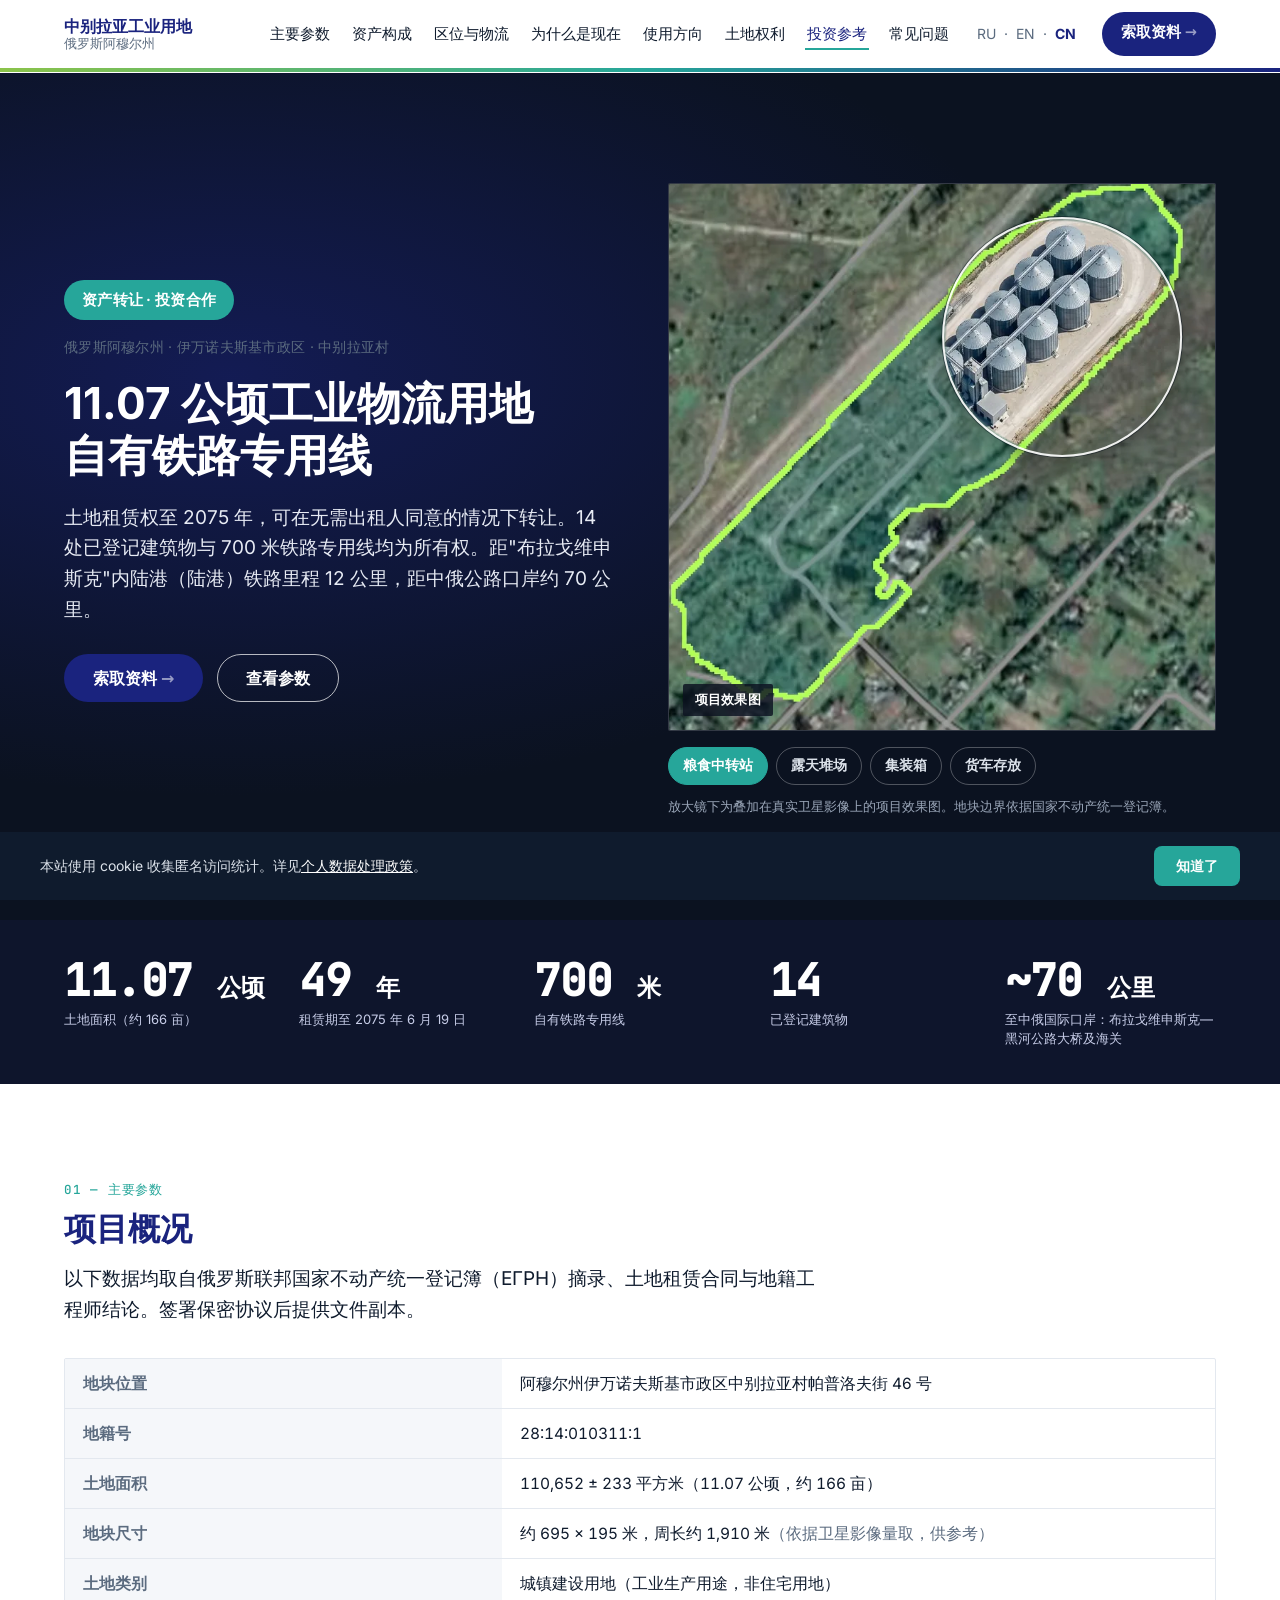
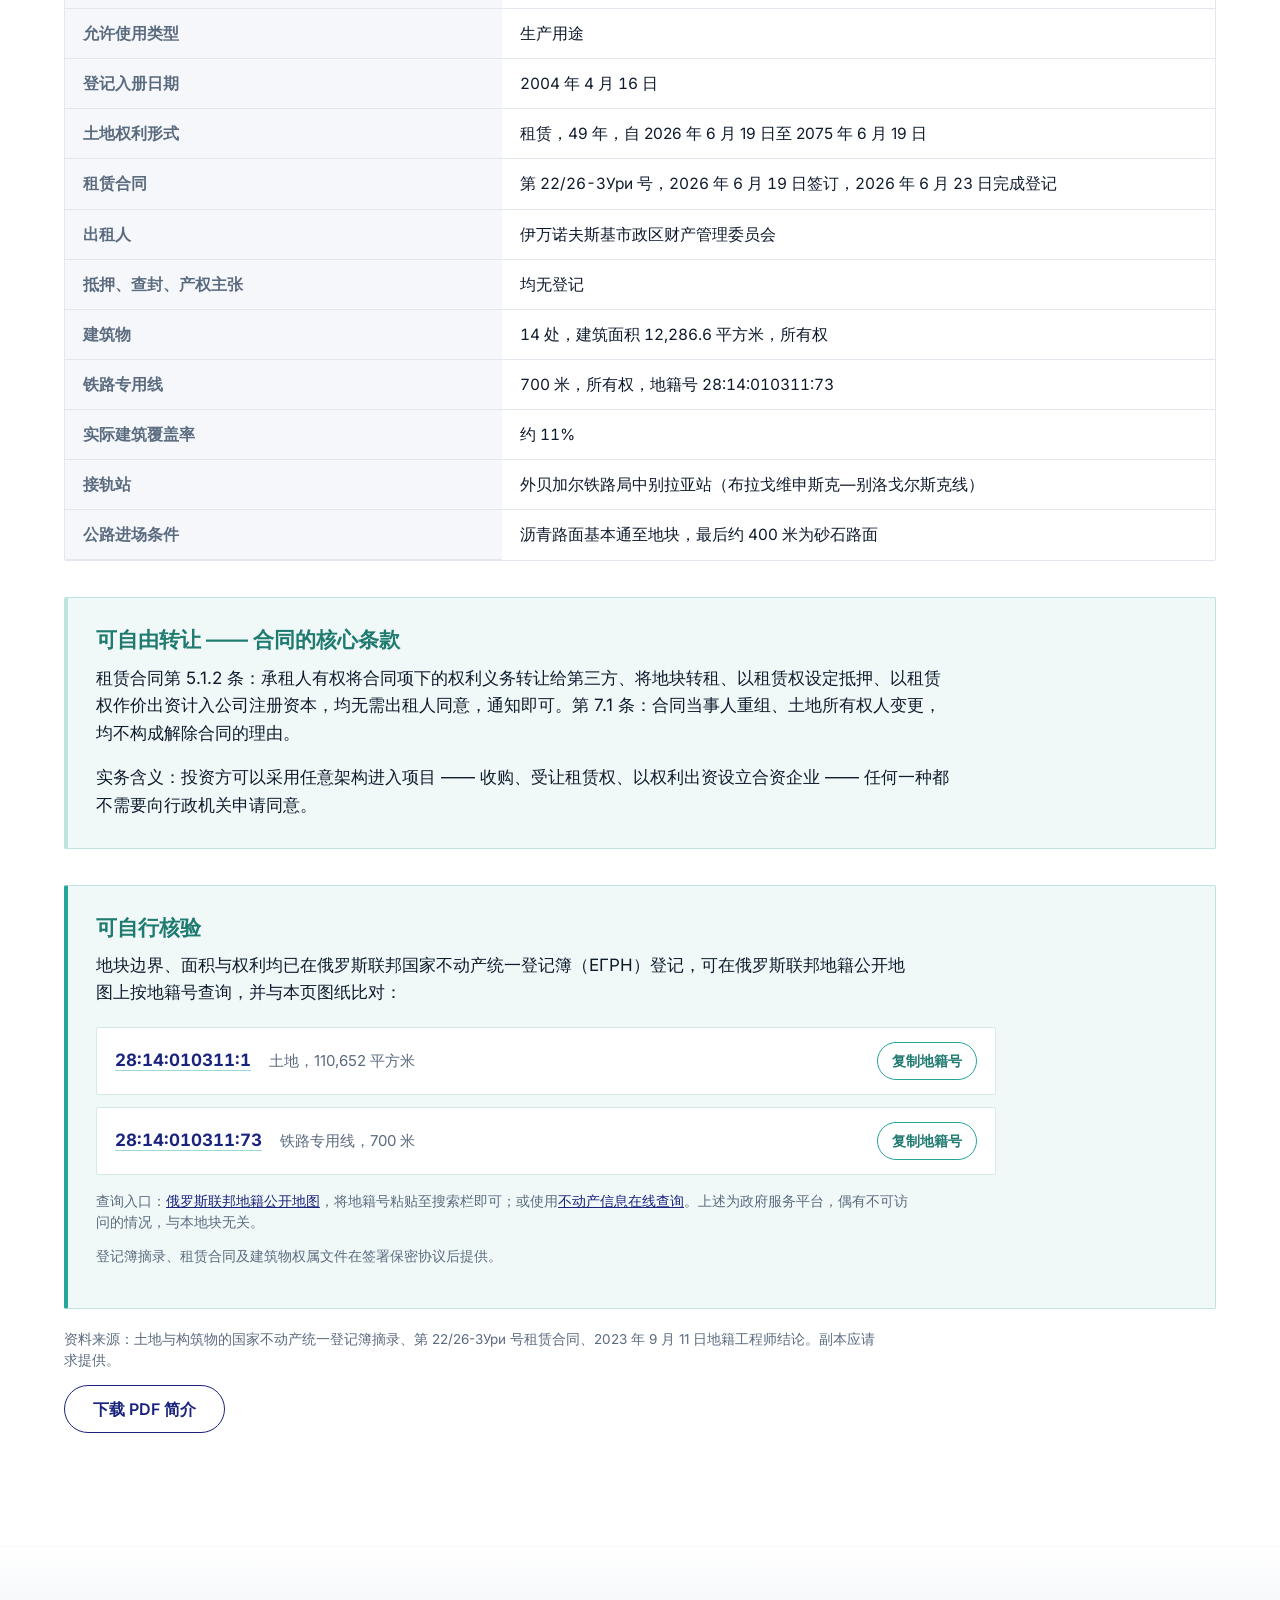
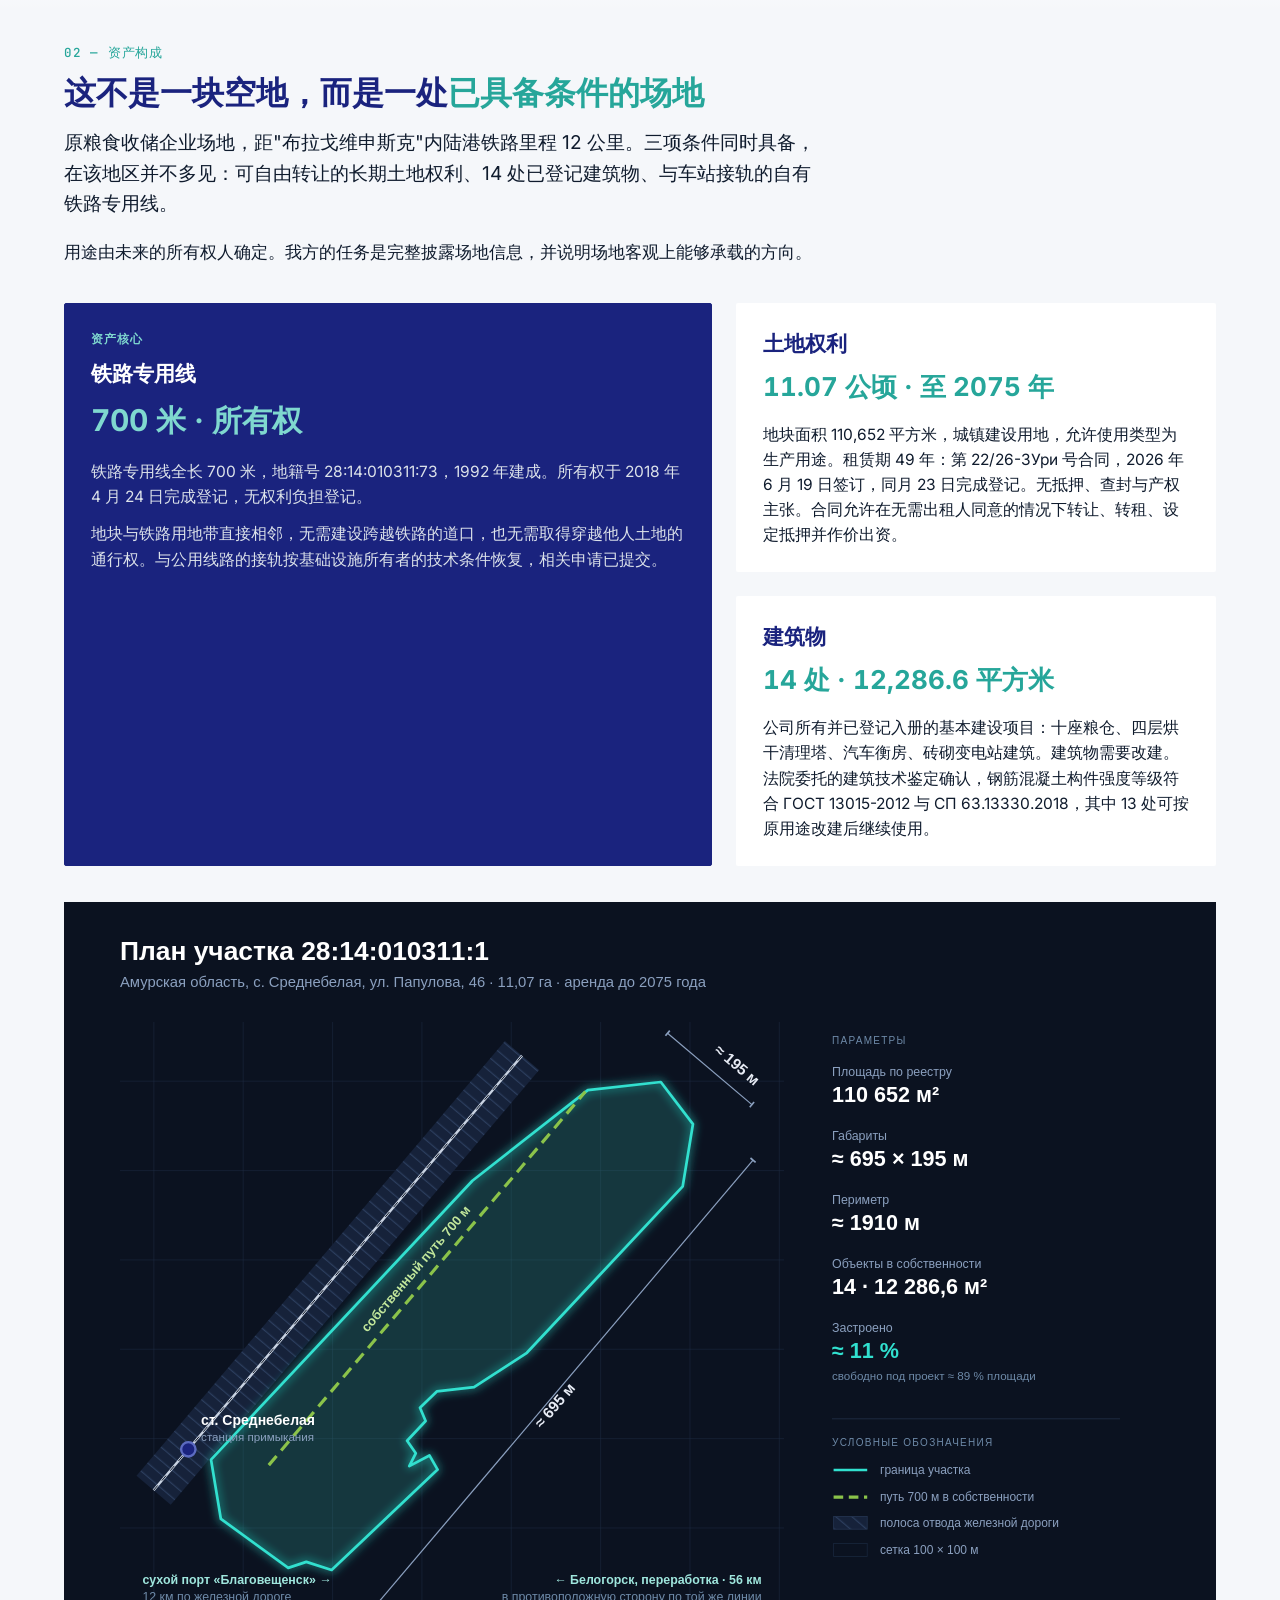
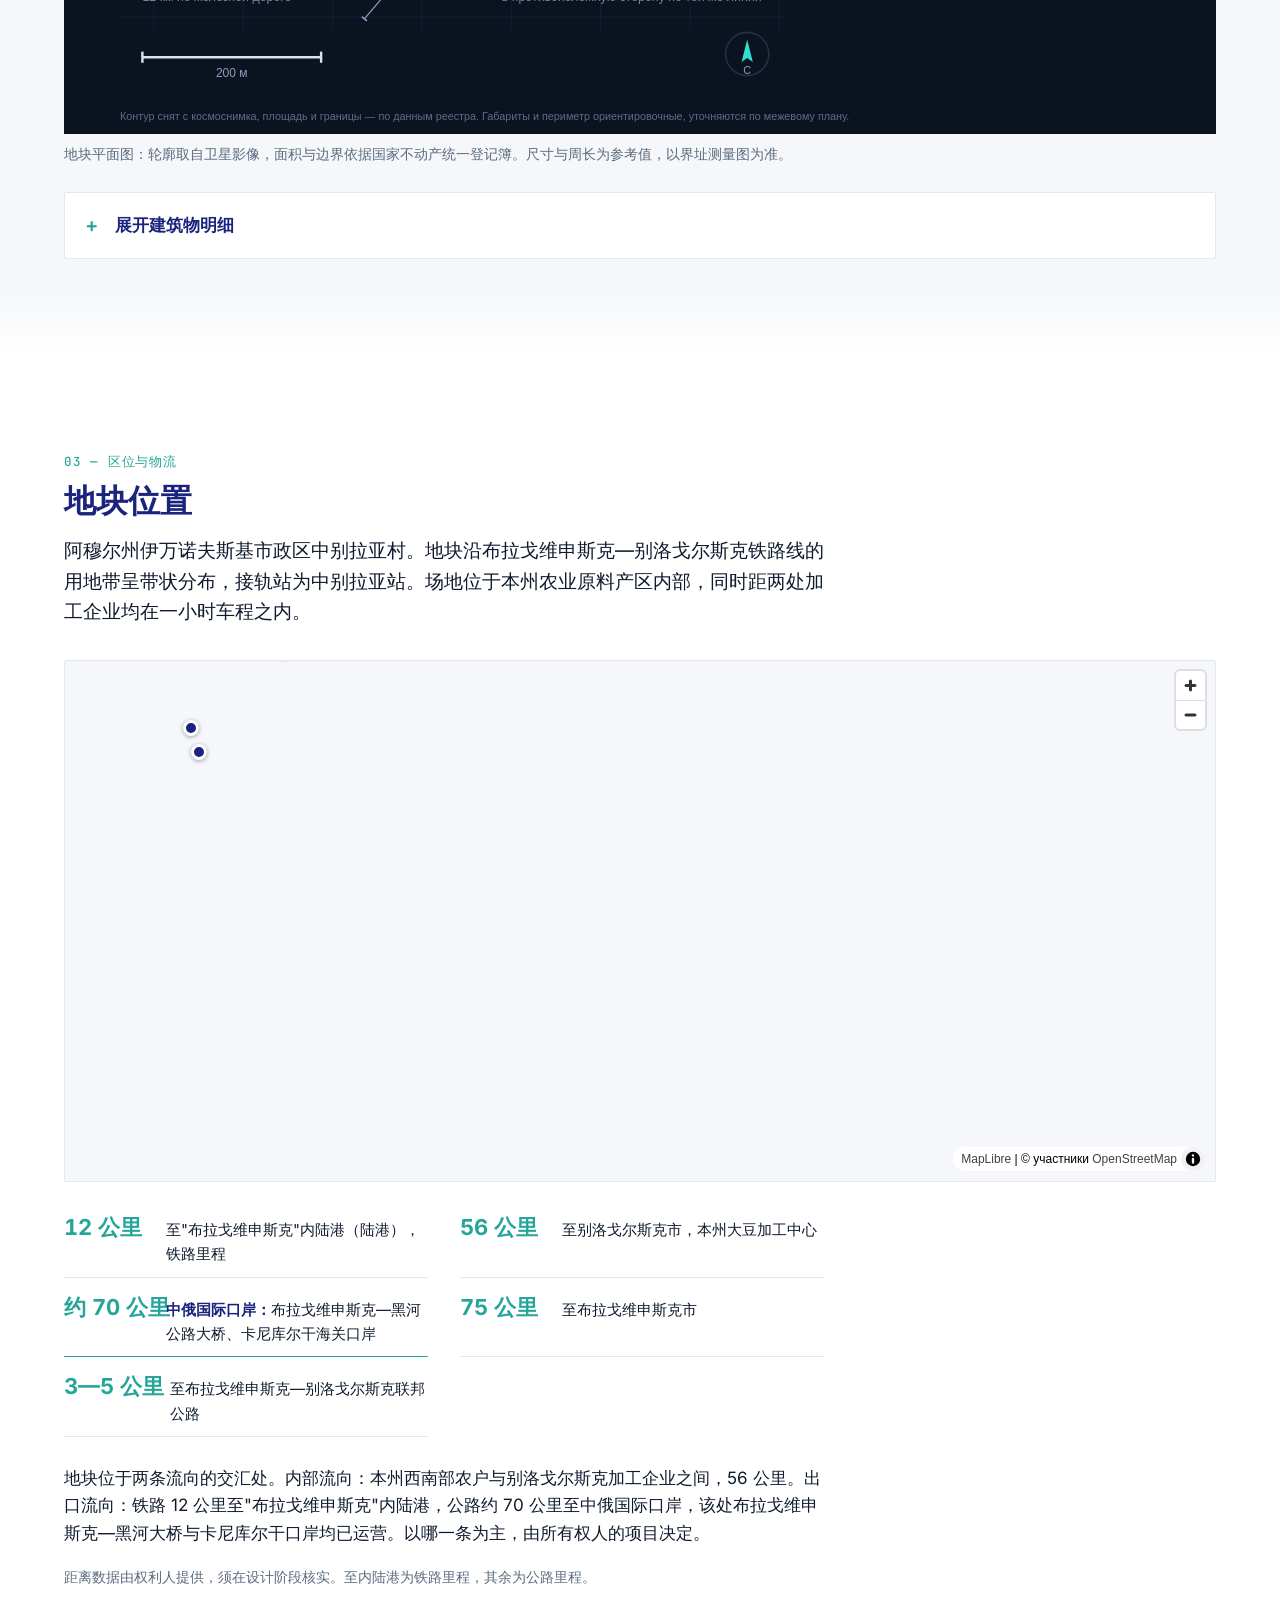
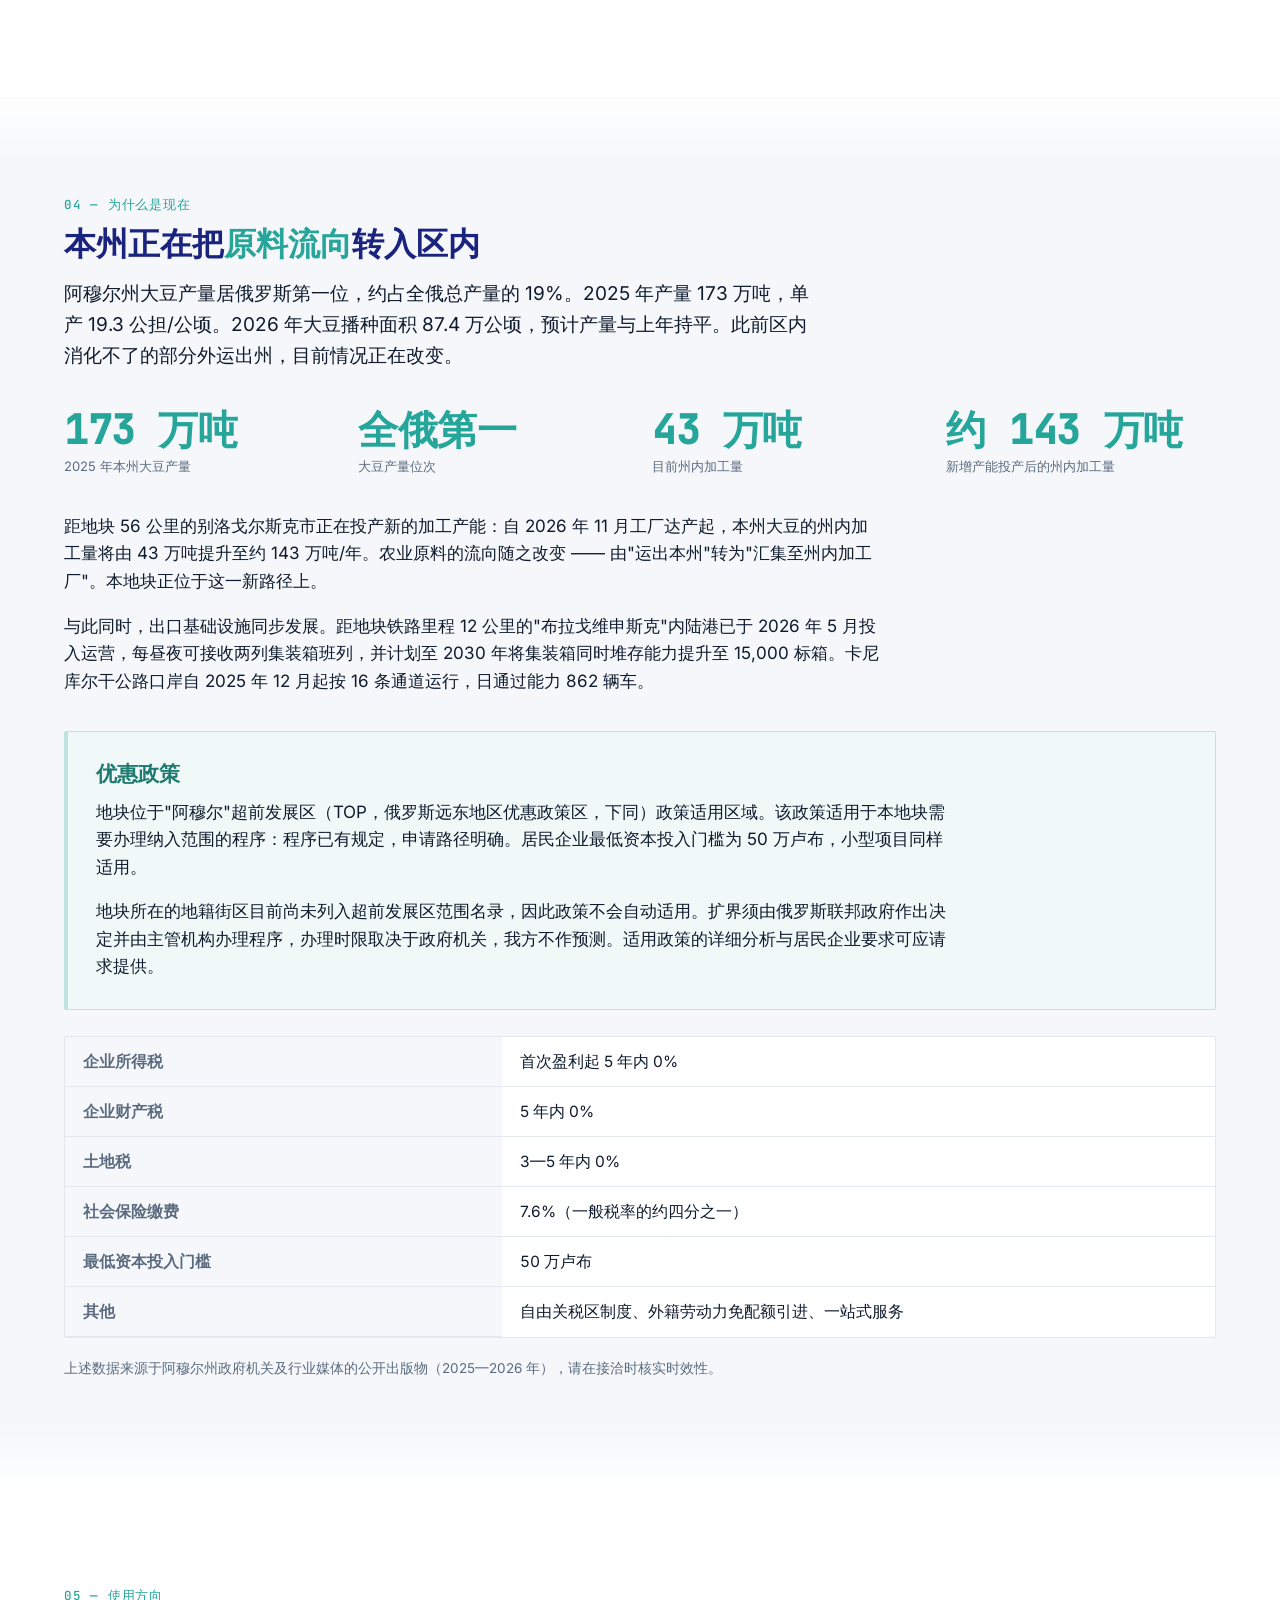
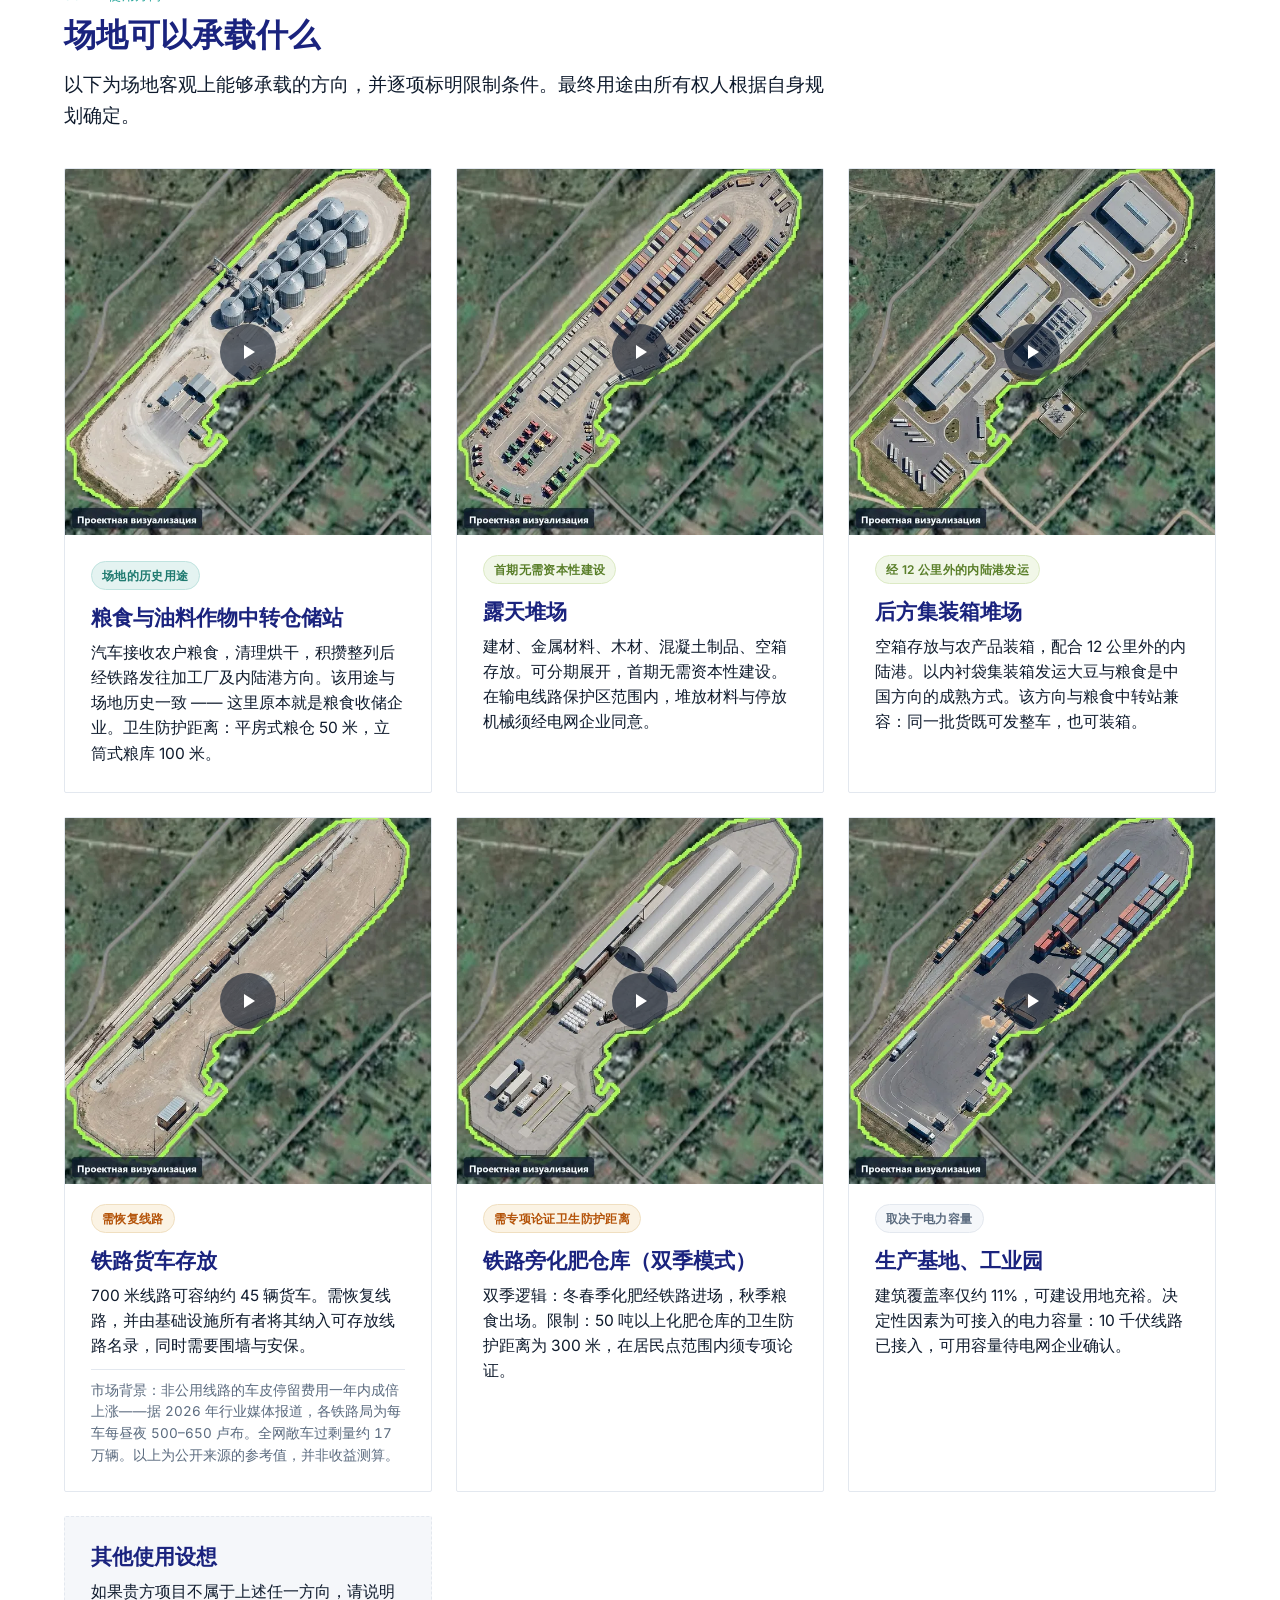
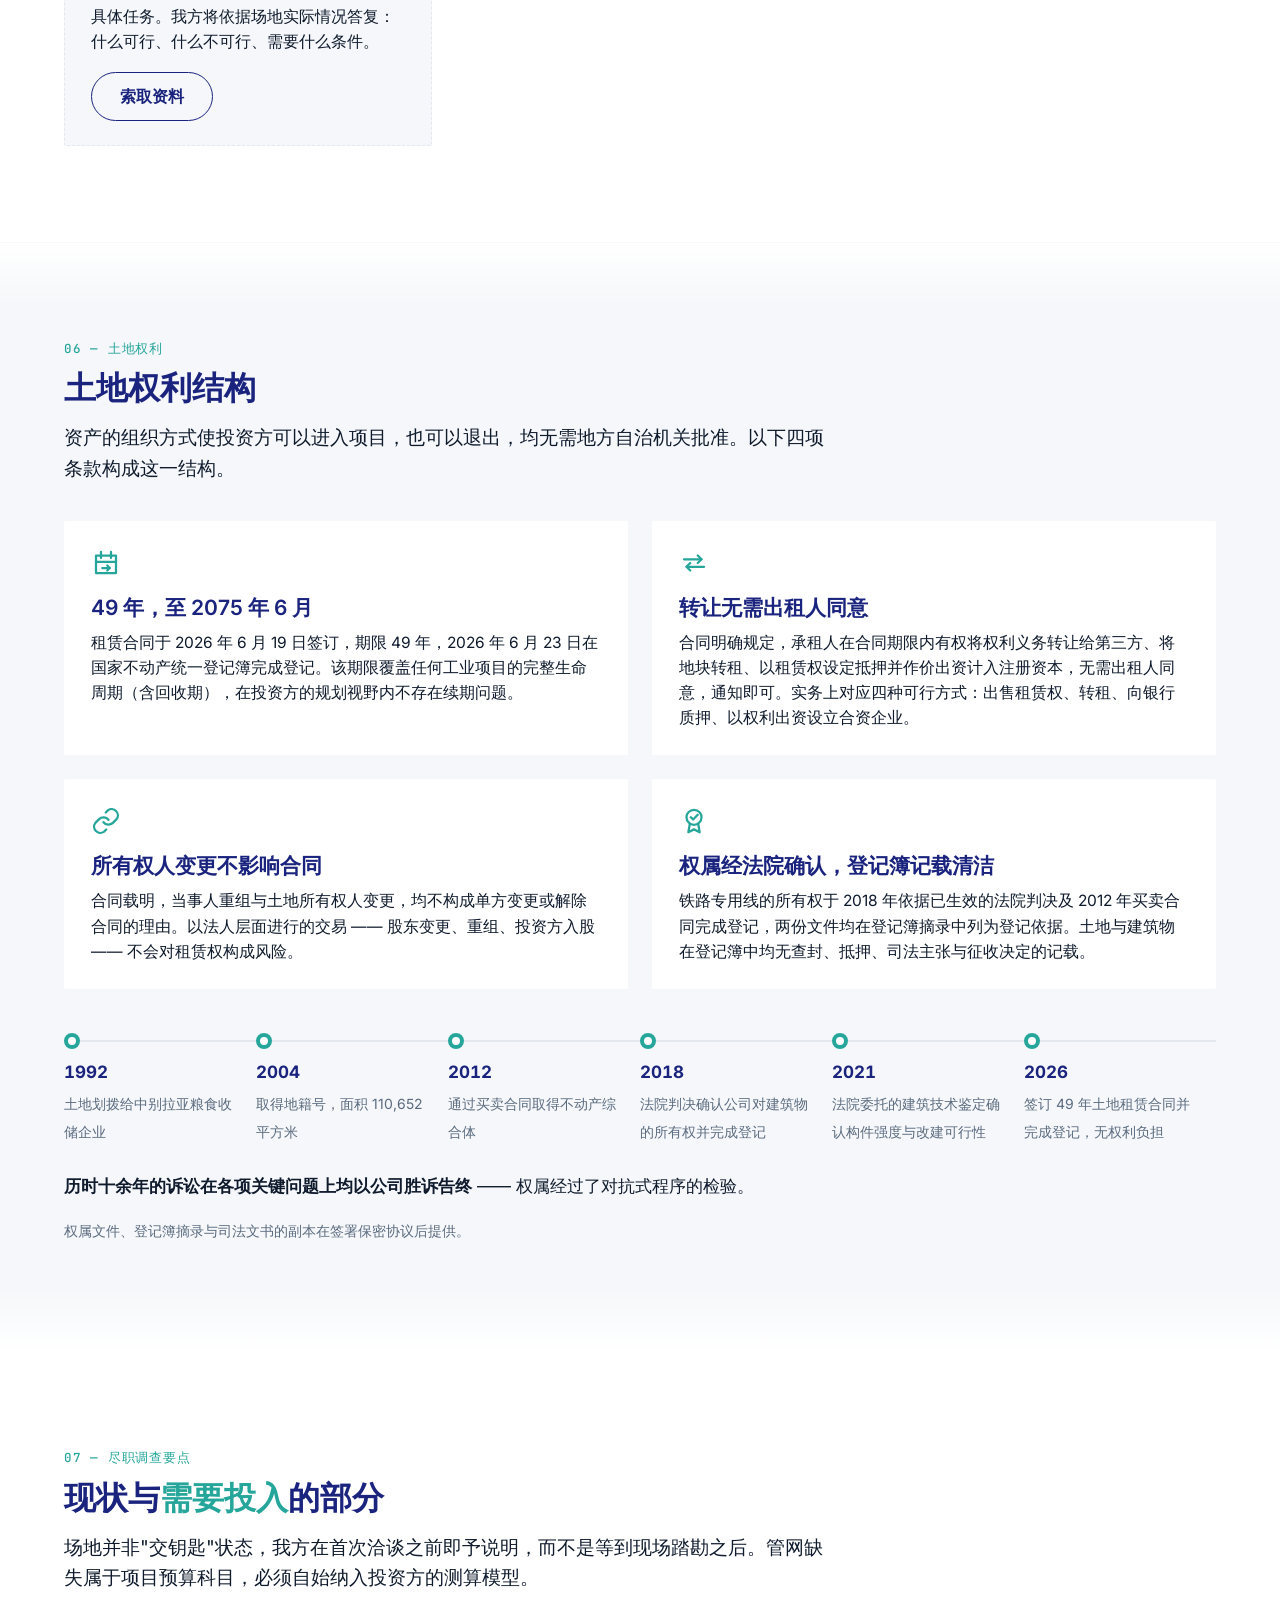
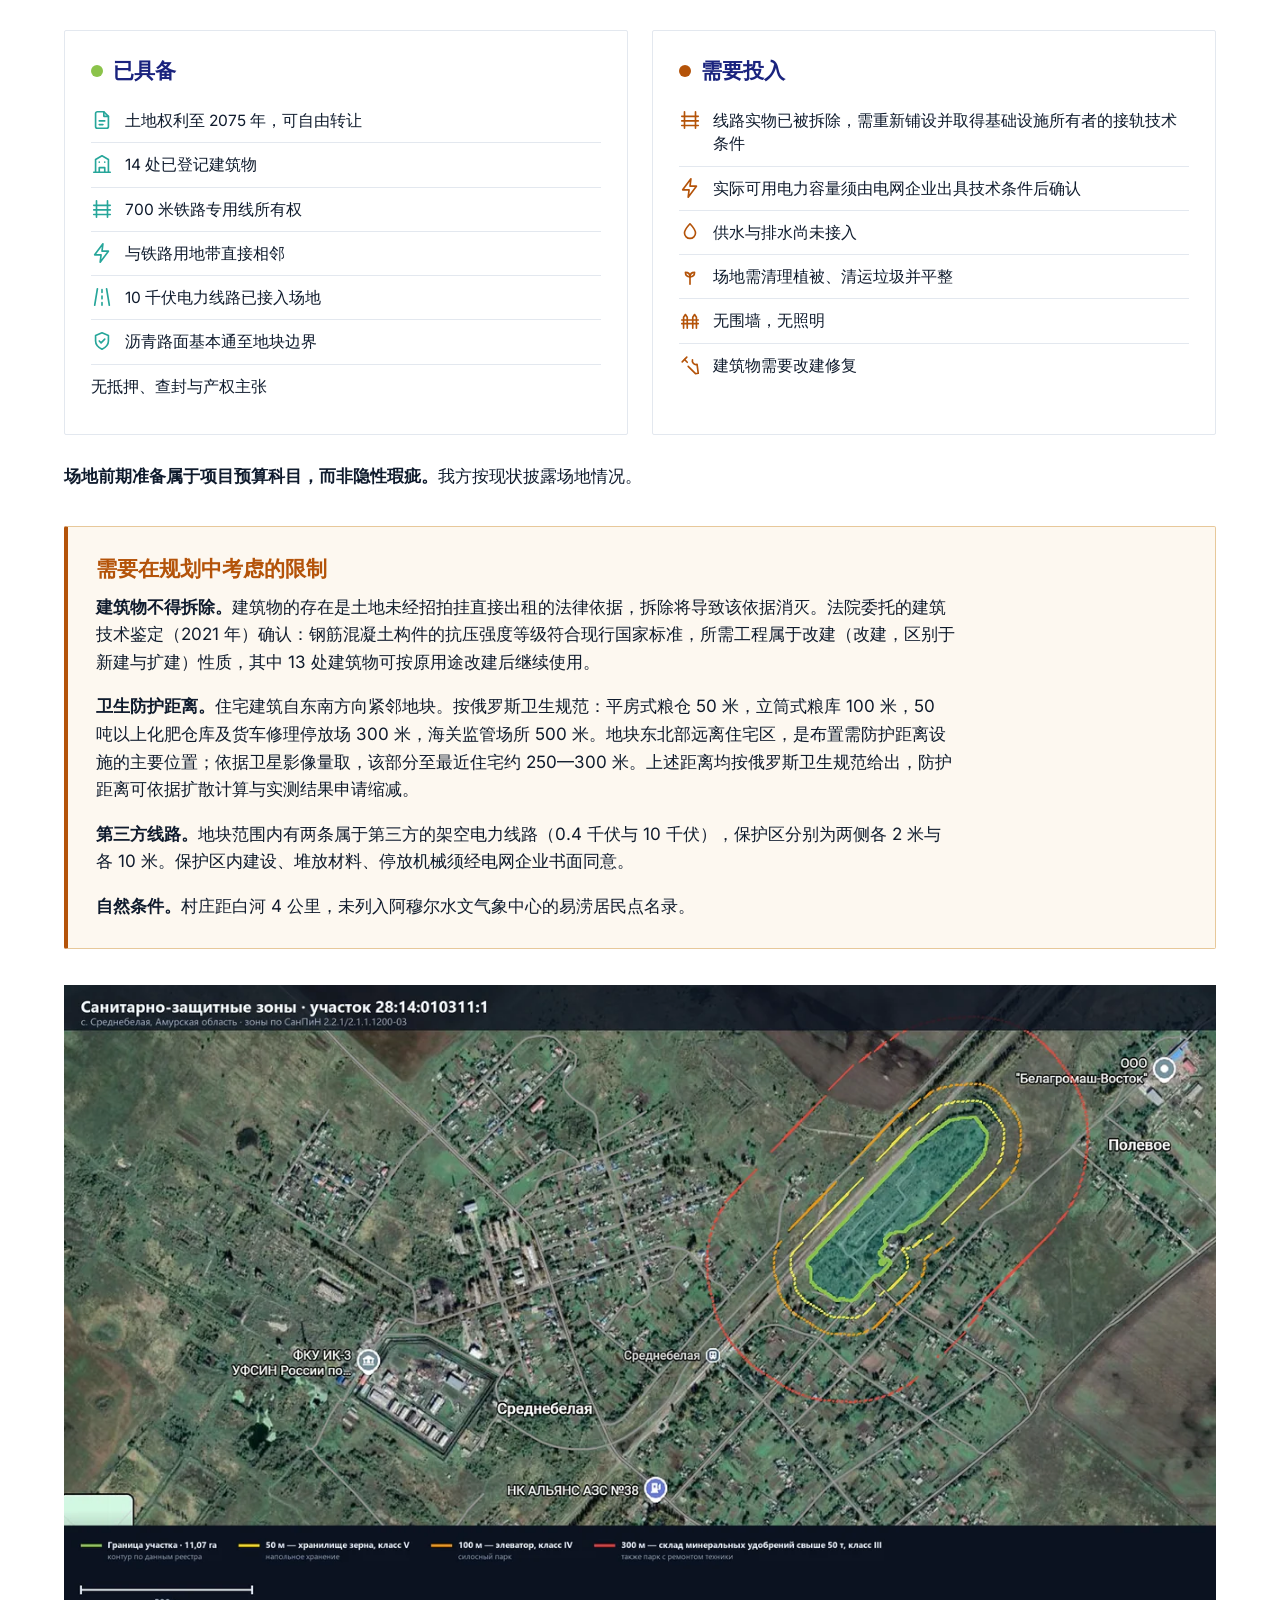
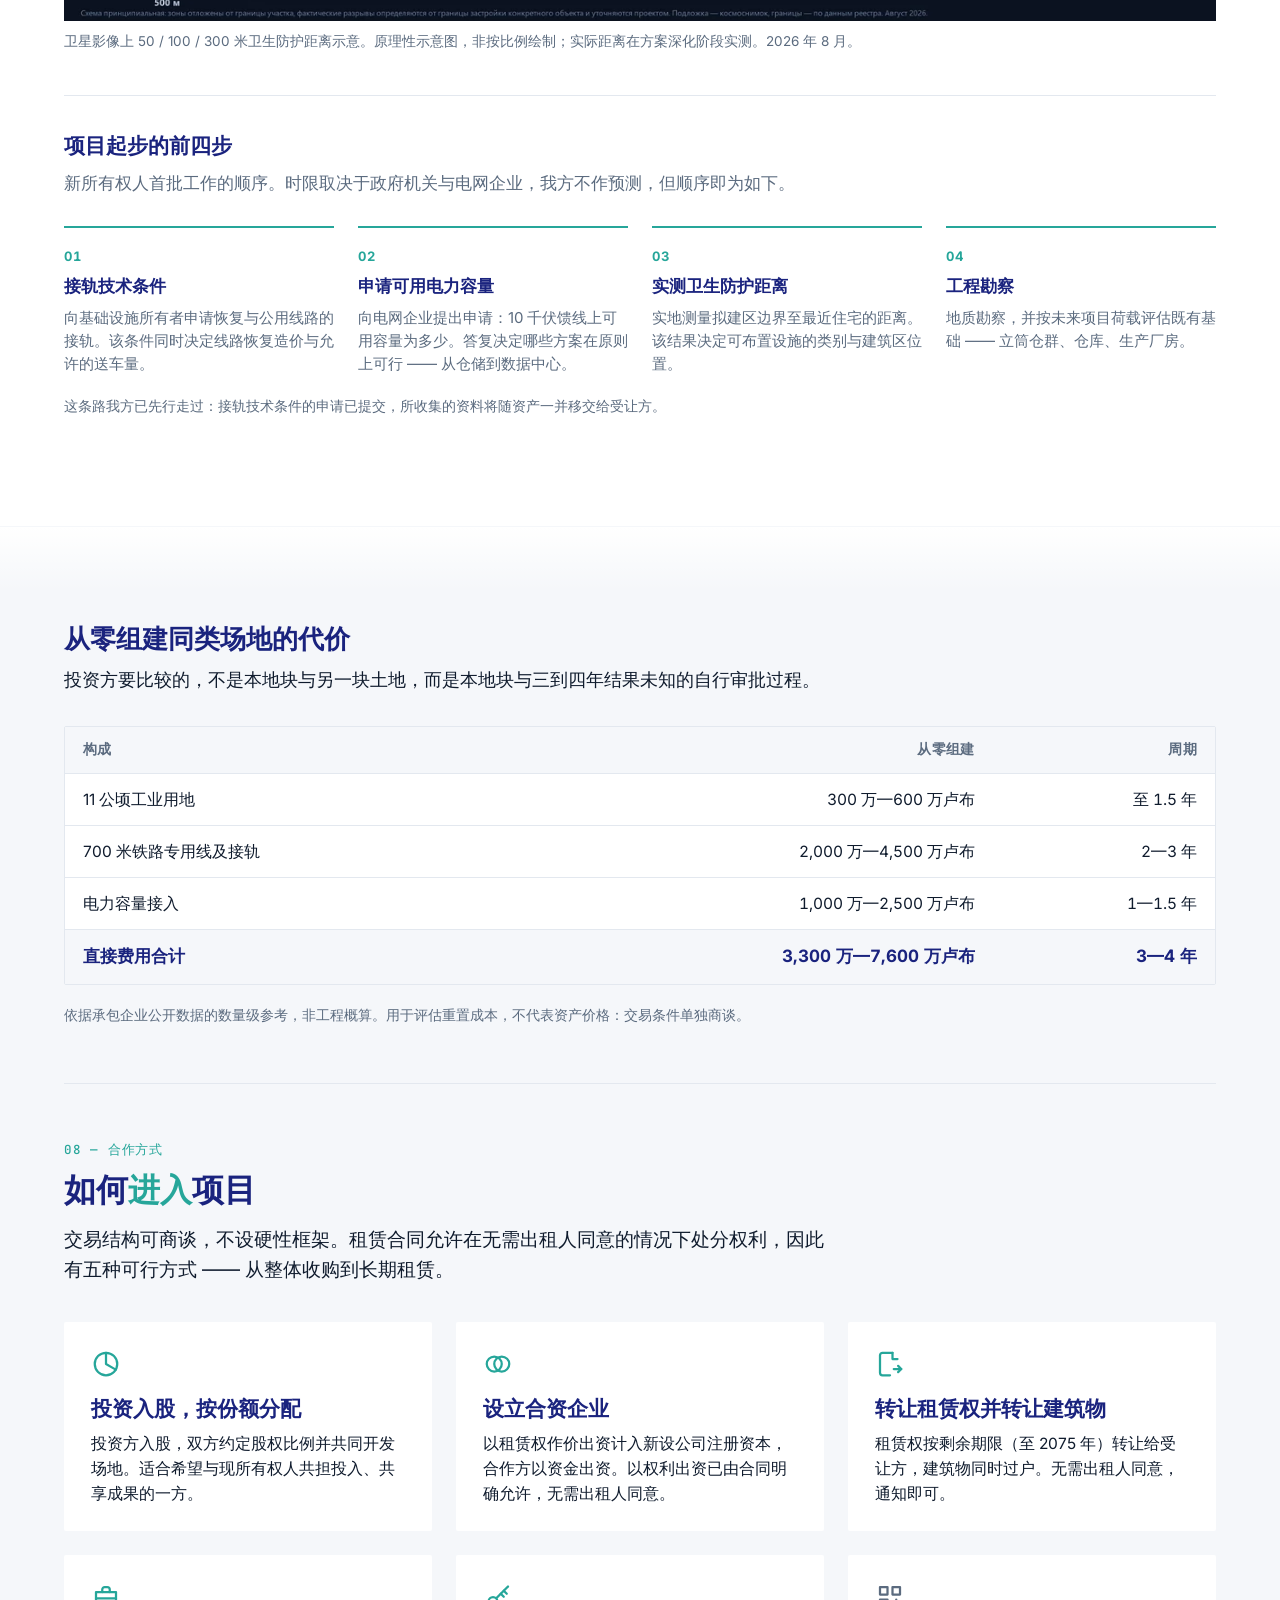
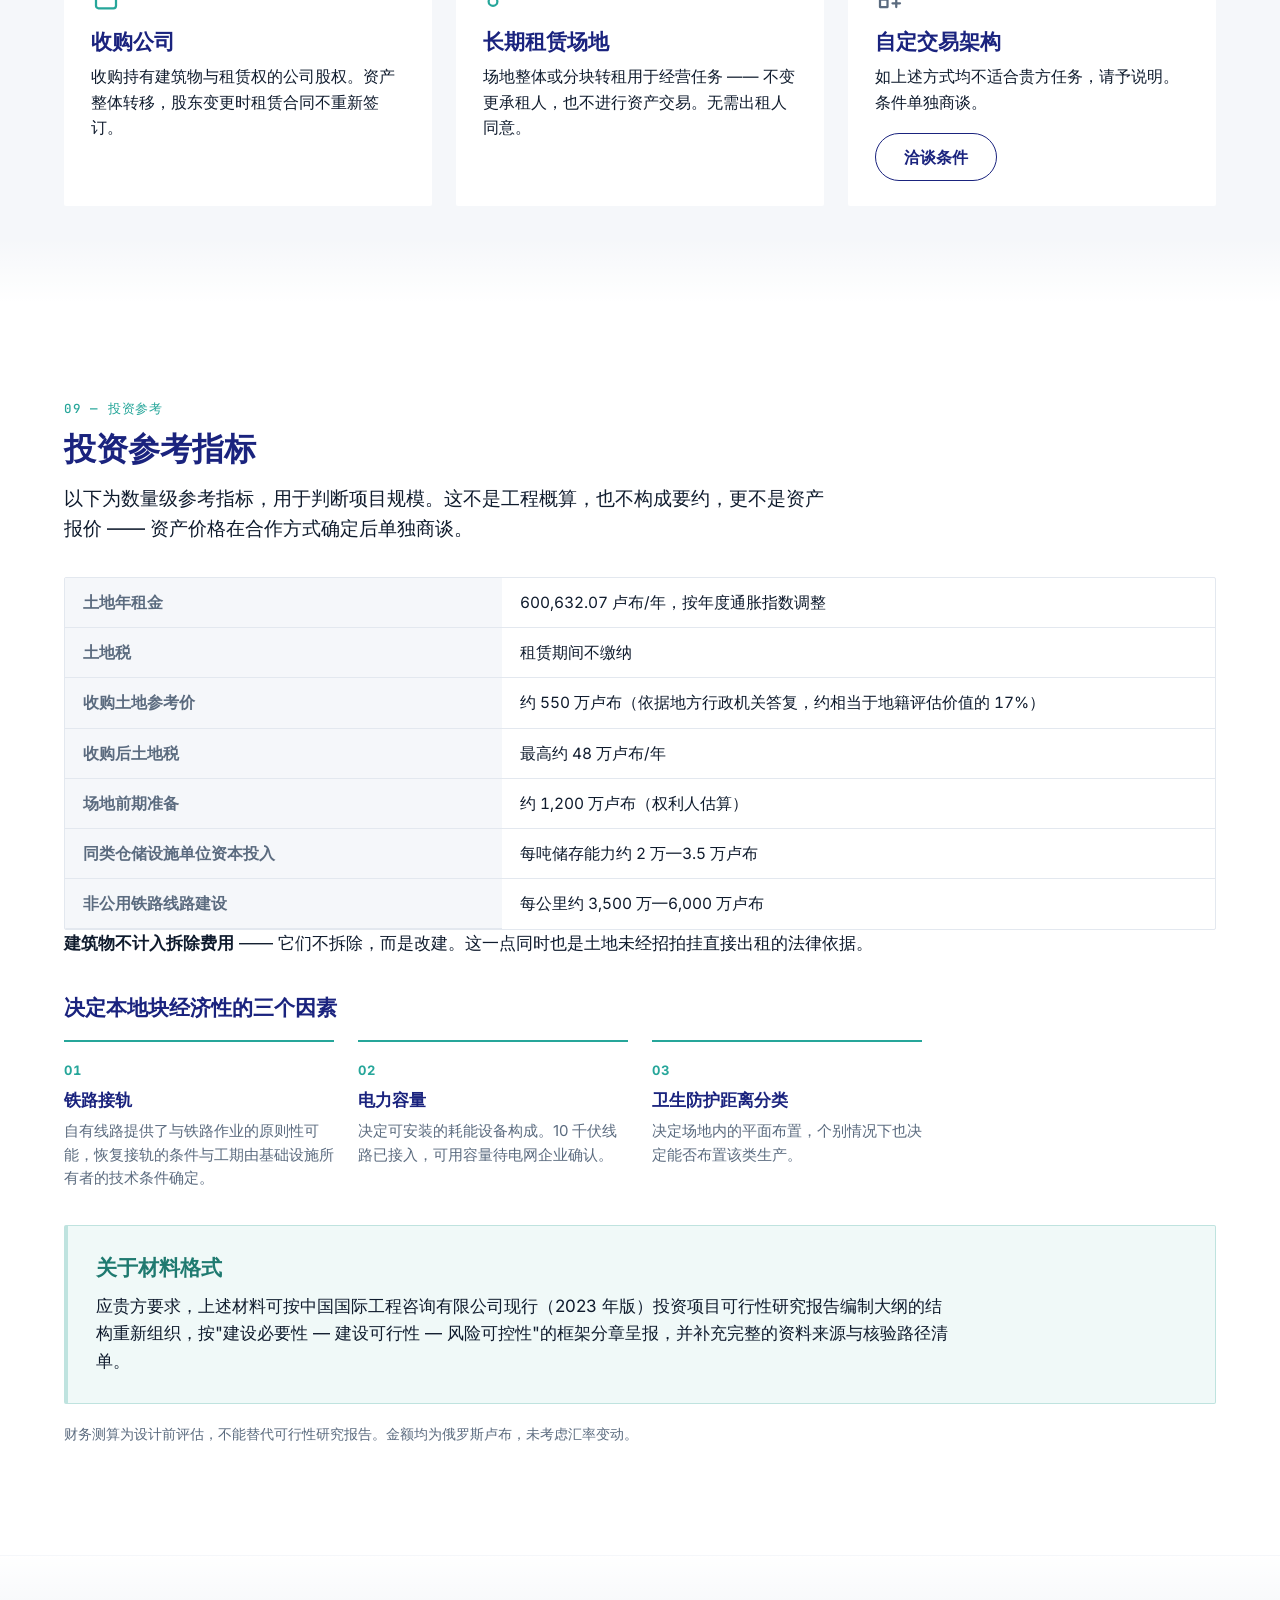
==== commit 74e61b47: "Правки П-1…П-4 из задания от 17.08: сверка фактов по реестру источников Задание 34_ЗАДАНИЕ_ПРАВКИ_СА" ====
--- a/cn/index.html
+++ b/cn/index.html
@@ -2,6 +2,8 @@
 <html lang="zh-Hans" data-base="../">
 <head>
 <meta charset="utf-8">
+  <meta http-equiv="Content-Security-Policy" content="default-src 'self'; base-uri 'self'; object-src 'none'; form-action 'self'; frame-src 'none'; script-src 'self'; style-src 'self' 'unsafe-inline'; img-src 'self' data: blob: https://tile.openstreetmap.org; connect-src 'self' https://tile.openstreetmap.org; worker-src 'self' blob:; font-src 'self'; media-src 'self'; upgrade-insecure-requests">
+  <meta name="referrer" content="strict-origin-when-cross-origin">
 <meta name="viewport" content="width=device-width, initial-scale=1">
 <title>俄罗斯阿穆尔州 11.07 公顷工业物流用地 · 自有铁路专用线</title>
 <meta name="description" content="俄罗斯远东阿穆尔州 11.07 公顷工业物流用地：土地租赁权至 2075 年、可自由转让，14 处已登记建筑物与 700 米自有铁路专用线，距内陆港铁路里程 12 公里，距中俄公路口岸约 70 公里。">
@@ -48,7 +50,7 @@
   "url": "https://hub28.ru/cn/",
   "inLanguage": "zh-Hans",
   "isPartOf": {"@type": "WebSite", "url": "https://hub28.ru/", "name": "Площадка Среднебелая"},
-  "dateModified": "2026-08-18",
+  "dateModified": "2026-08-19",
   "about": {"@type": "Place", "name": "Прирельсовая промышленная площадка Среднебелая"}
 }
 </script>
@@ -475,7 +477,7 @@
       <figure class="map-fallback" id="mapFallback" style="margin:0;">
         <a class="lightbox-link" href="../assets/scheme-distances.svg" data-caption="地块在物流链条中的位置。示意图，2026 年 8 月。">
           <img src="../assets/scheme-distances.svg" width="1400" height="640" loading="lazy"
-               alt="距离示意图：自中别拉亚地块至"布拉戈维申斯克"内陆港铁路里程 12 公里，至别洛戈尔斯克 60 公里，至布拉戈维申斯克—黑河公路大桥约 70 公里，至布拉戈维申斯克 75 公里">
+               alt="距离示意图：自中别拉亚地块至"布拉戈维申斯克"内陆港铁路里程 12 公里，至别洛戈尔斯克 56 公里，至布拉戈维申斯克—黑河公路大桥约 70 公里，至布拉戈维申斯克 75 公里">
           <span class="zoom-hint" aria-hidden="true">放大查看</span>
         </a>
         <figcaption style="padding:10px 18px 14px;">地块在物流链条中的位置。示意图，2026 年 8 月。</figcaption>
@@ -484,13 +486,13 @@
 
     <ul class="distance-list">
       <li><b>12 公里</b><span>至"布拉戈维申斯克"内陆港（陆港），铁路里程</span></li>
-      <li><b>60 公里</b><span>至别洛戈尔斯克市，本州大豆加工中心</span></li>
+      <li><b>56 公里</b><span>至别洛戈尔斯克市，本州大豆加工中心</span></li>
       <li class="d-accent"><b>约 70 公里</b><span><strong>中俄国际口岸：</strong>布拉戈维申斯克—黑河公路大桥、卡尼库尔干海关口岸</span></li>
       <li><b>75 公里</b><span>至布拉戈维申斯克市</span></li>
       <li><b>3—5 公里</b><span>至布拉戈维申斯克—别洛戈尔斯克联邦公路</span></li>
     </ul>
 
-    <p class="conclusion">地块位于两条流向的交汇处。内部流向：本州西南部农户与别洛戈尔斯克加工企业之间，60 公里。出口流向：铁路 12 公里至"布拉戈维申斯克"内陆港，公路约 70 公里至中俄国际口岸，该处布拉戈维申斯克—黑河大桥与卡尼库尔干口岸均已运营。以哪一条为主，由所有权人的项目决定。</p>
+    <p class="conclusion">地块位于两条流向的交汇处。内部流向：本州西南部农户与别洛戈尔斯克加工企业之间，56 公里。出口流向：铁路 12 公里至"布拉戈维申斯克"内陆港，公路约 70 公里至中俄国际口岸，该处布拉戈维申斯克—黑河大桥与卡尼库尔干口岸均已运营。以哪一条为主，由所有权人的项目决定。</p>
 
     <p class="footnote">距离数据由权利人提供，须在设计阶段核实。至内陆港为铁路里程，其余为公路里程。</p>
   </div>
@@ -501,16 +503,16 @@
   <div class="container">
     <span class="sec-label">04 — 为什么是现在</span>
     <h2 id="h-why">本州正在把<span class="accent">原料流向</span>转入区内</h2>
-    <p class="lead">阿穆尔州大豆产量居俄罗斯第一位，约占全俄总产量的 40%。2025 年产量 170 万吨，2026 年计划约 180 万吨。此前区内消化不了的部分外运出州，目前情况正在改变。</p>
+    <p class="lead">阿穆尔州大豆产量居俄罗斯第一位，约占全俄总产量的 19%。2025 年产量 173 万吨，单产 19.3 公担/公顷。2026 年大豆播种面积 87.4 万公顷，预计产量与上年持平。此前区内消化不了的部分外运出州，目前情况正在改变。</p>
 
     <div class="stats-row">
-      <div class="stat"><div class="stat-num">170 万吨</div><div class="stat-cap">2025 年本州大豆产量</div></div>
+      <div class="stat"><div class="stat-num">173 万吨</div><div class="stat-cap">2025 年本州大豆产量</div></div>
       <div class="stat"><div class="stat-num">全俄第一</div><div class="stat-cap">大豆产量位次</div></div>
-      <div class="stat"><div class="stat-num">45 万吨</div><div class="stat-cap">2025 年州内加工量</div></div>
-      <div class="stat"><div class="stat-num">约 150 万吨</div><div class="stat-cap">新增产能投产后的州内加工量</div></div>
-    </div>
-
-    <p style="max-width:820px;">距地块 60 公里的别洛戈尔斯克市正在投产新的加工产能：自 2026 年底起，本州大豆的州内加工量将由 45 万吨提升至约 150 万吨/年。农业原料的流向随之改变 —— 由"运出本州"转为"汇集至州内加工厂"。本地块正位于这一新路径上。</p>
+      <div class="stat"><div class="stat-num">43 万吨</div><div class="stat-cap">目前州内加工量</div></div>
+      <div class="stat"><div class="stat-num">约 143 万吨</div><div class="stat-cap">新增产能投产后的州内加工量</div></div>
+    </div>
+
+    <p style="max-width:820px;">距地块 56 公里的别洛戈尔斯克市正在投产新的加工产能：自 2026 年 11 月工厂达产起，本州大豆的州内加工量将由 43 万吨提升至约 143 万吨/年。农业原料的流向随之改变 —— 由"运出本州"转为"汇集至州内加工厂"。本地块正位于这一新路径上。</p>
 
     <p style="max-width:820px;">与此同时，出口基础设施同步发展。距地块铁路里程 12 公里的"布拉戈维申斯克"内陆港已于 2026 年 5 月投入运营，每昼夜可接收两列集装箱班列，并计划至 2030 年将集装箱同时堆存能力提升至 15,000 标箱。卡尼库尔干公路口岸自 2025 年 12 月起按 16 条通道运行，日通过能力 862 辆车。</p>
 
@@ -1113,7 +1115,7 @@
   </div>
   <div class="container footer-credit">
     <a class="fcr-logo" href="https://www.faktlab.ru" target="_blank" rel="noopener" aria-label="IIshchenko LAB — faktlab.ru">
-      <img src="../assets/logo-ilab-light.png" alt="IIshchenko LAB" width="92" height="22" loading="lazy" decoding="async">
+      <img src="../assets/logo-ilab-light.png" alt="IIshchenko LAB" width="92" height="28" decoding="async">
     </a>
     <span>资料准备、全程陪同与网站制作</span>
   </div>
--- a/styles.css
+++ b/styles.css
@@ -705,10 +705,15 @@
 .footer-credit{display:flex;align-items:center;gap:12px;flex-wrap:wrap;
   margin-top:28px;padding-top:18px;border-top:1px solid rgba(255,255,255,.08);
   font-size:12.5px;color:#7A8595;}
-.footer-credit .fcr-logo{display:inline-flex;opacity:.7;transition:opacity .18s ease;}
+.footer-credit .fcr-logo{display:inline-flex;opacity:.92;transition:opacity .18s ease;}
 .footer-credit .fcr-logo:hover,.footer-credit .fcr-logo:focus-visible{opacity:1;}
-.footer-credit img{display:block;height:22px;width:auto;}
-@media (max-width:520px){.footer-credit{gap:8px;font-size:12px;}}
+.footer-credit img{display:block;height:28px;width:auto;}
+@media (max-width:520px){
+  /* На телефоне подпись уходит под логотип: в строку они не влезают,
+     а прижатый к краю мелкий логотип на 375 px просто теряется. */
+  .footer-credit{gap:10px;font-size:12px;flex-direction:column;align-items:flex-start;}
+  .footer-credit img{height:32px;}
+}
 
 /* ============================================================
    Типографический слой (18.08.2026)
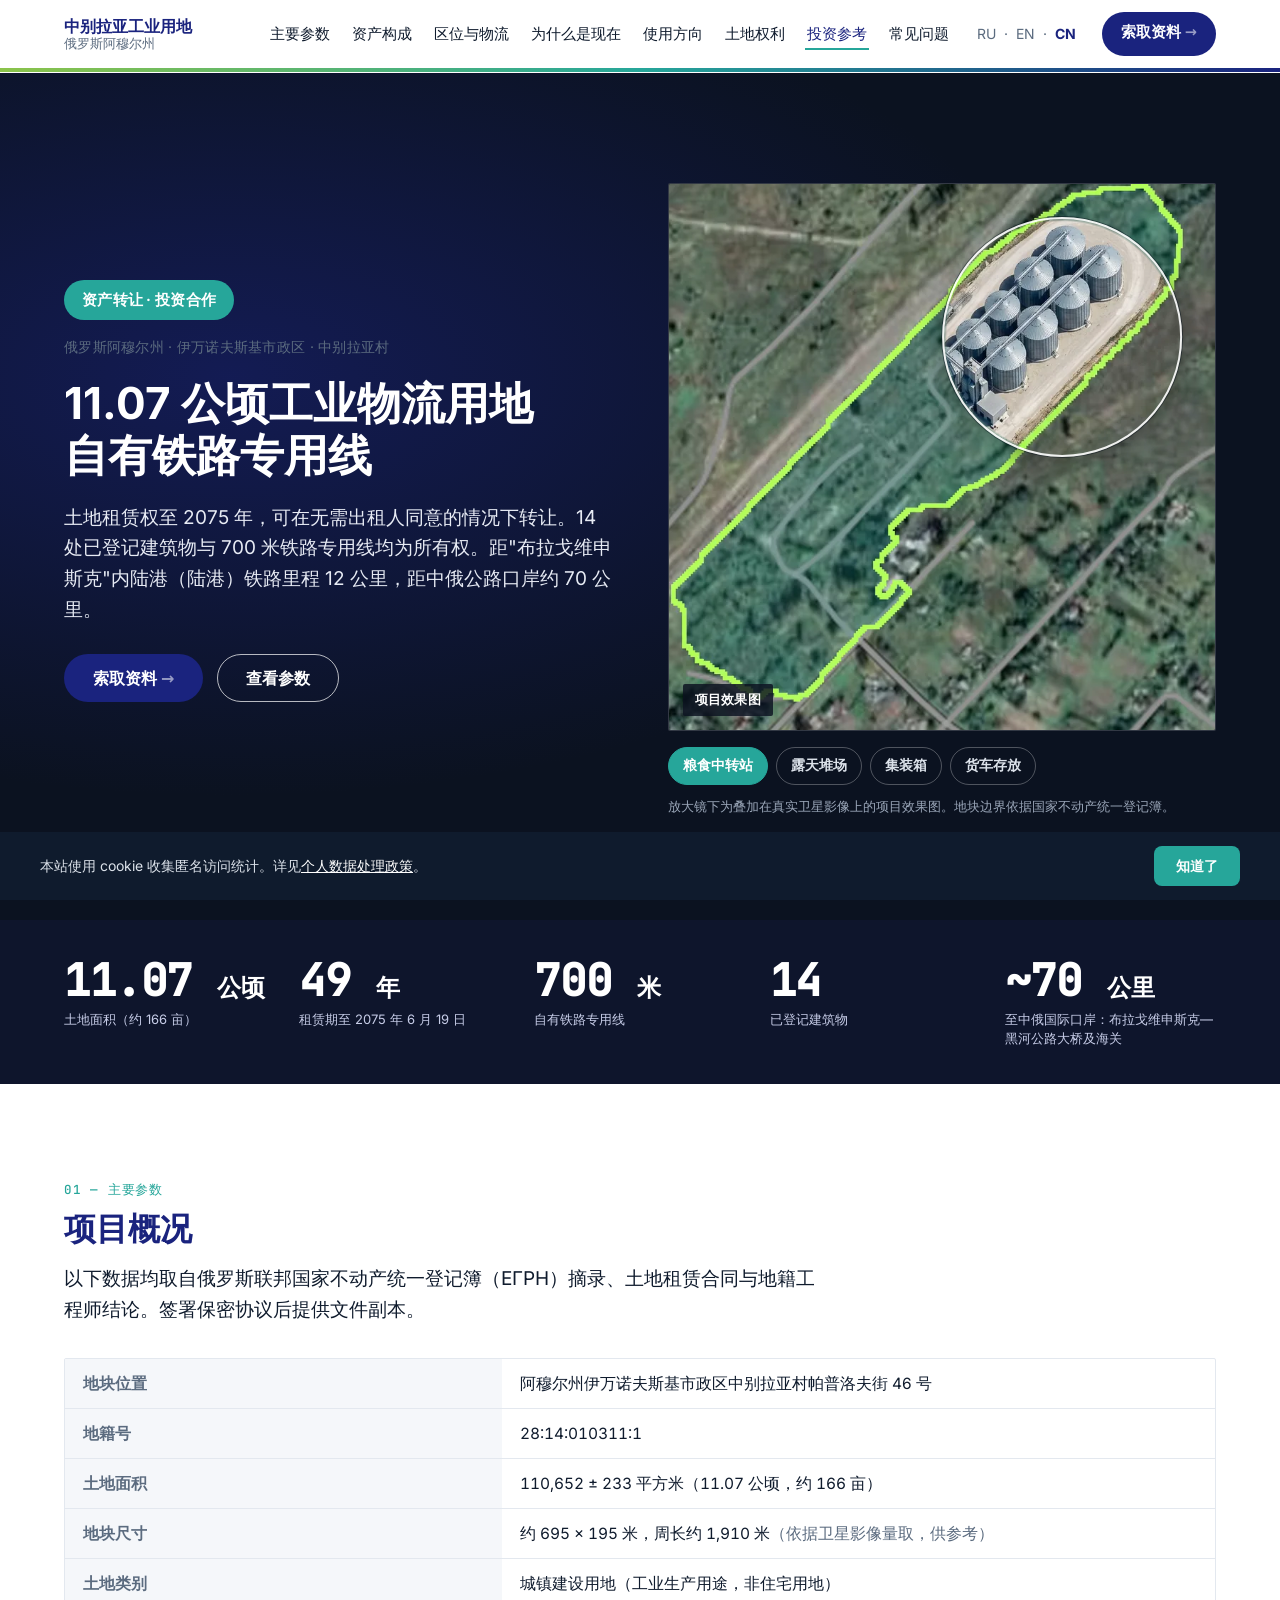
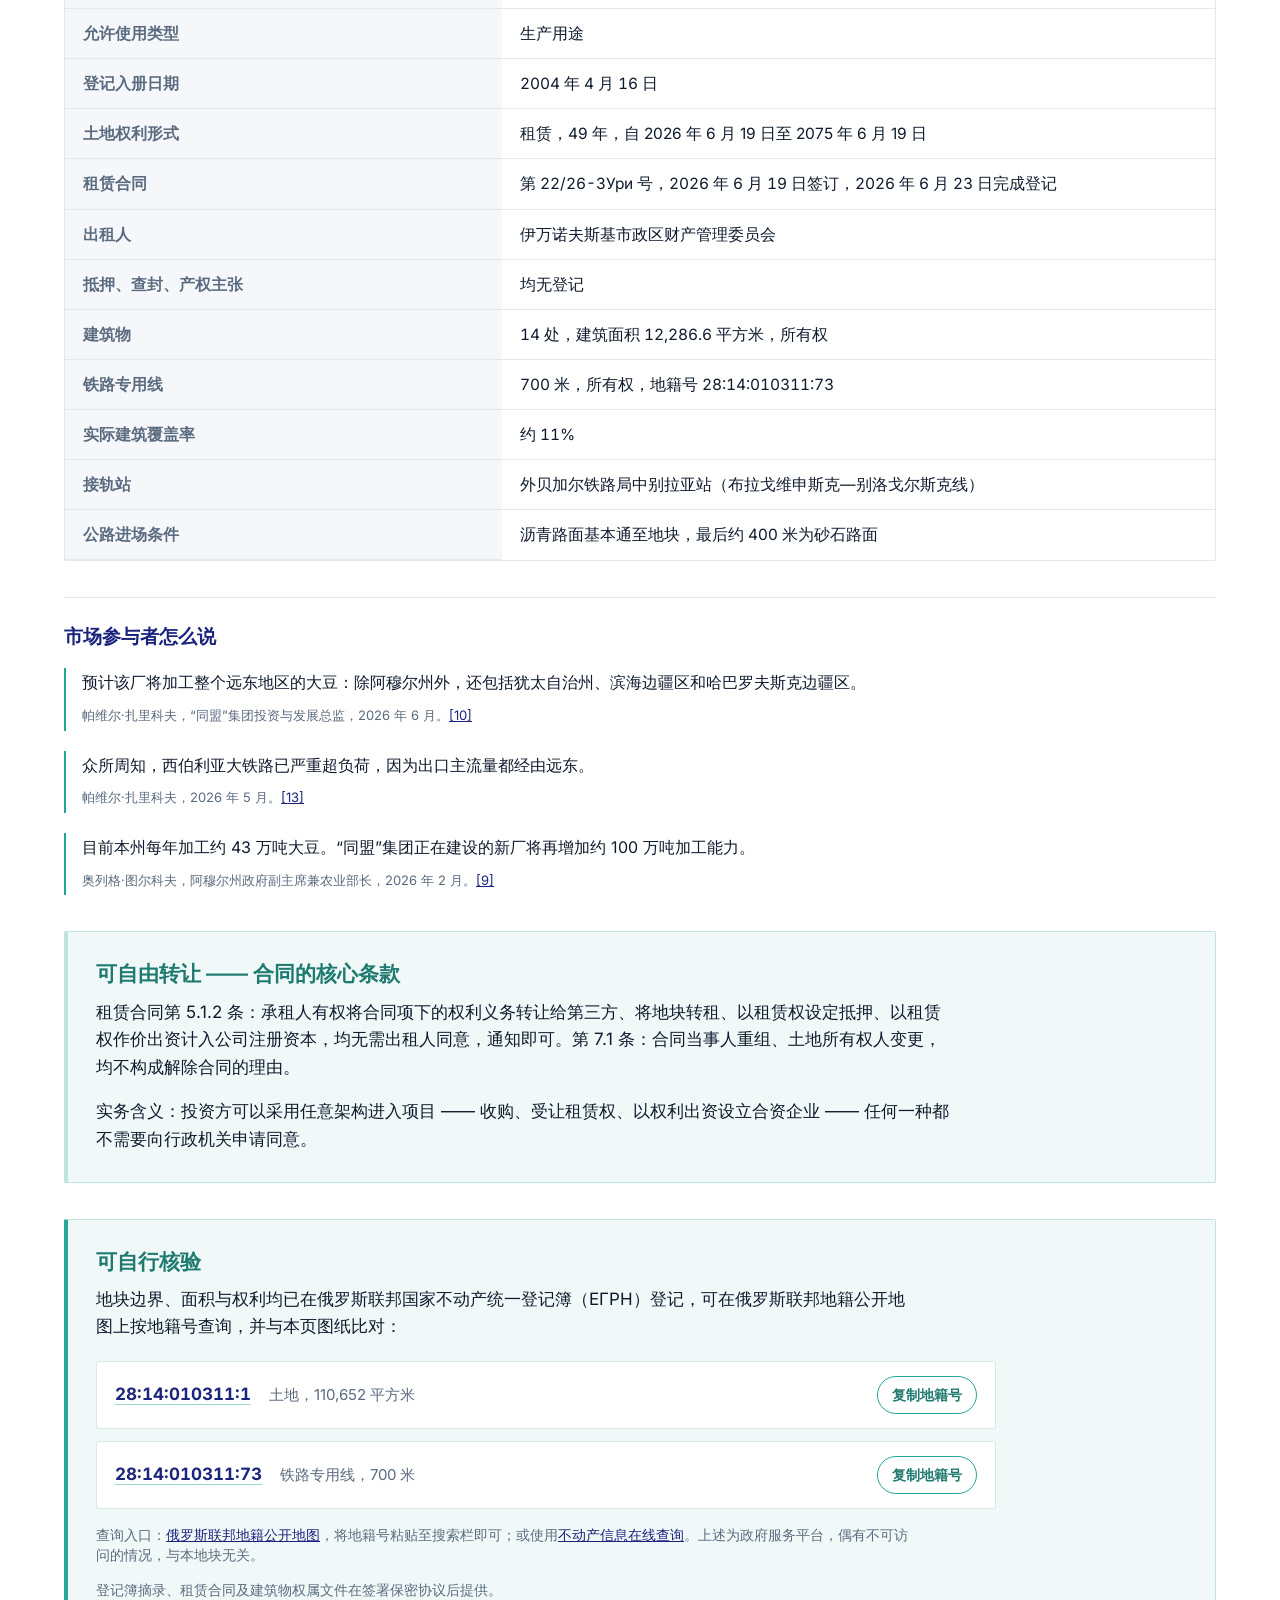
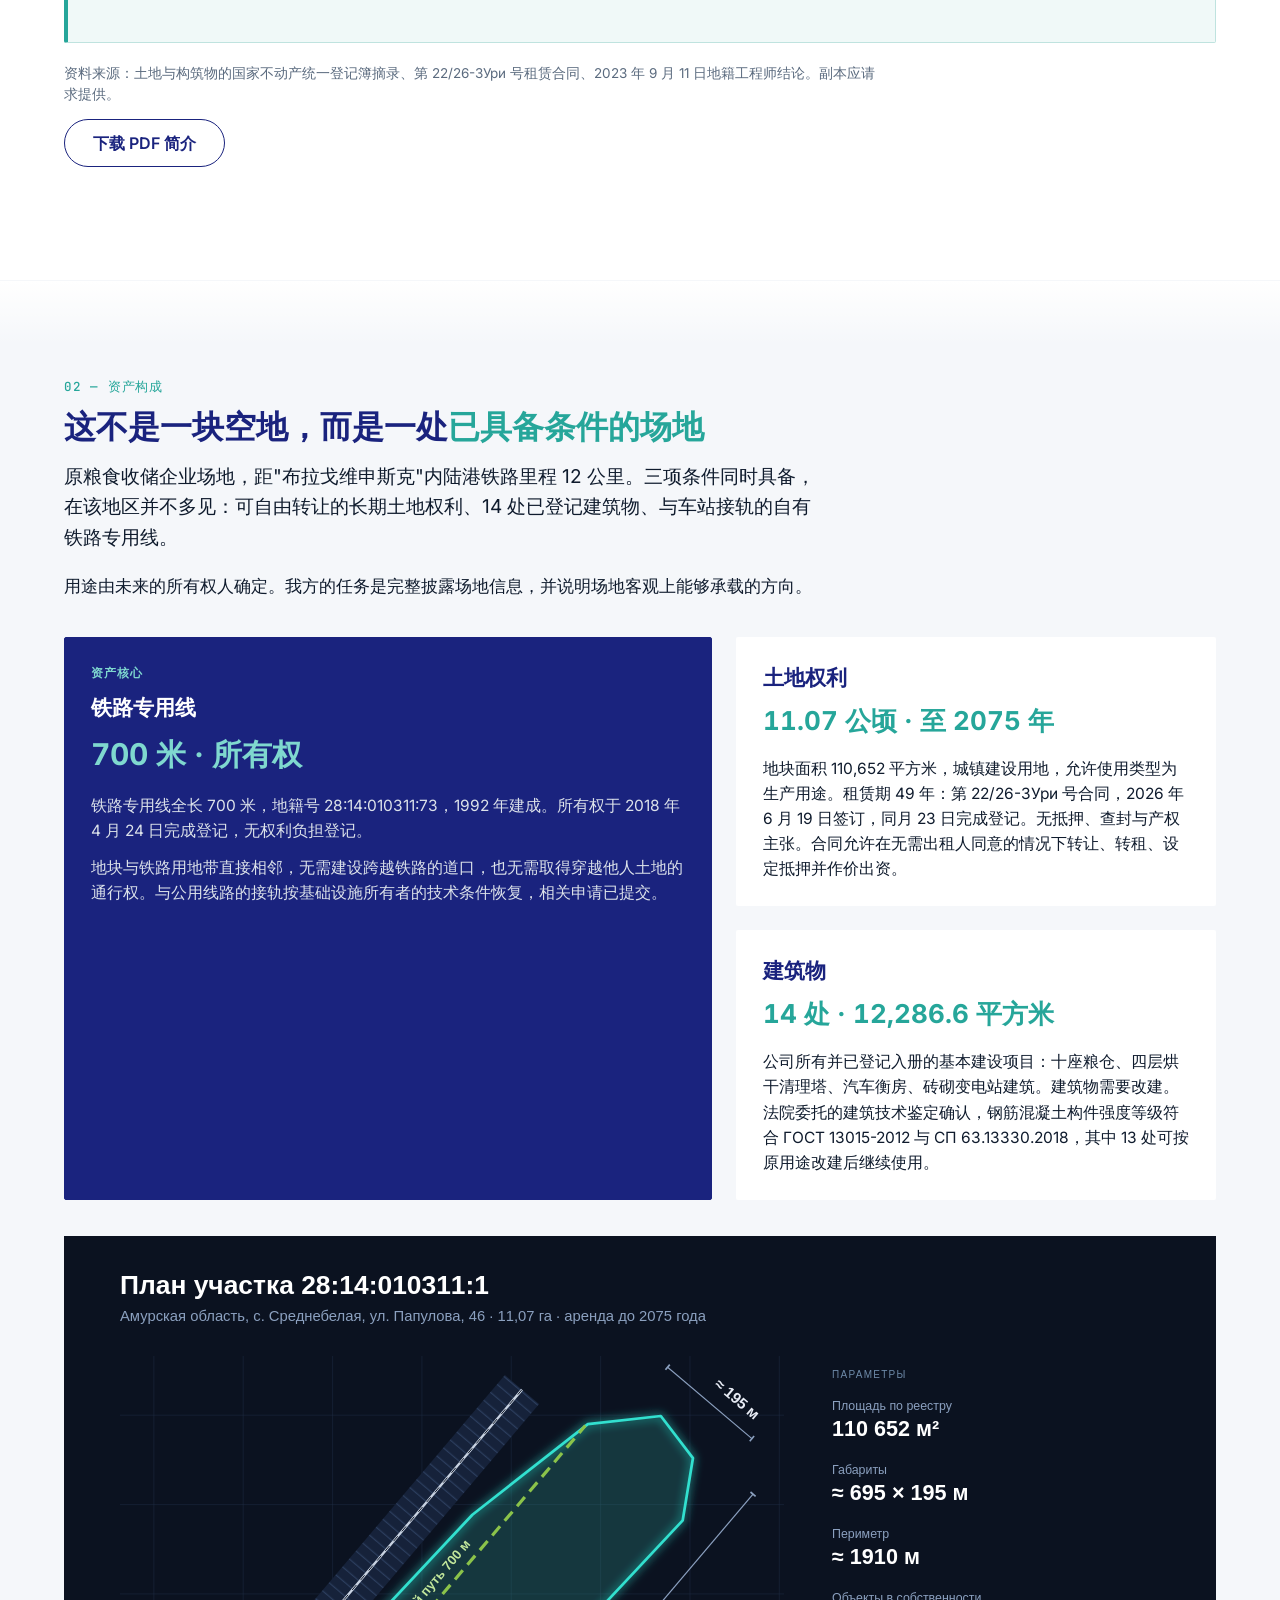
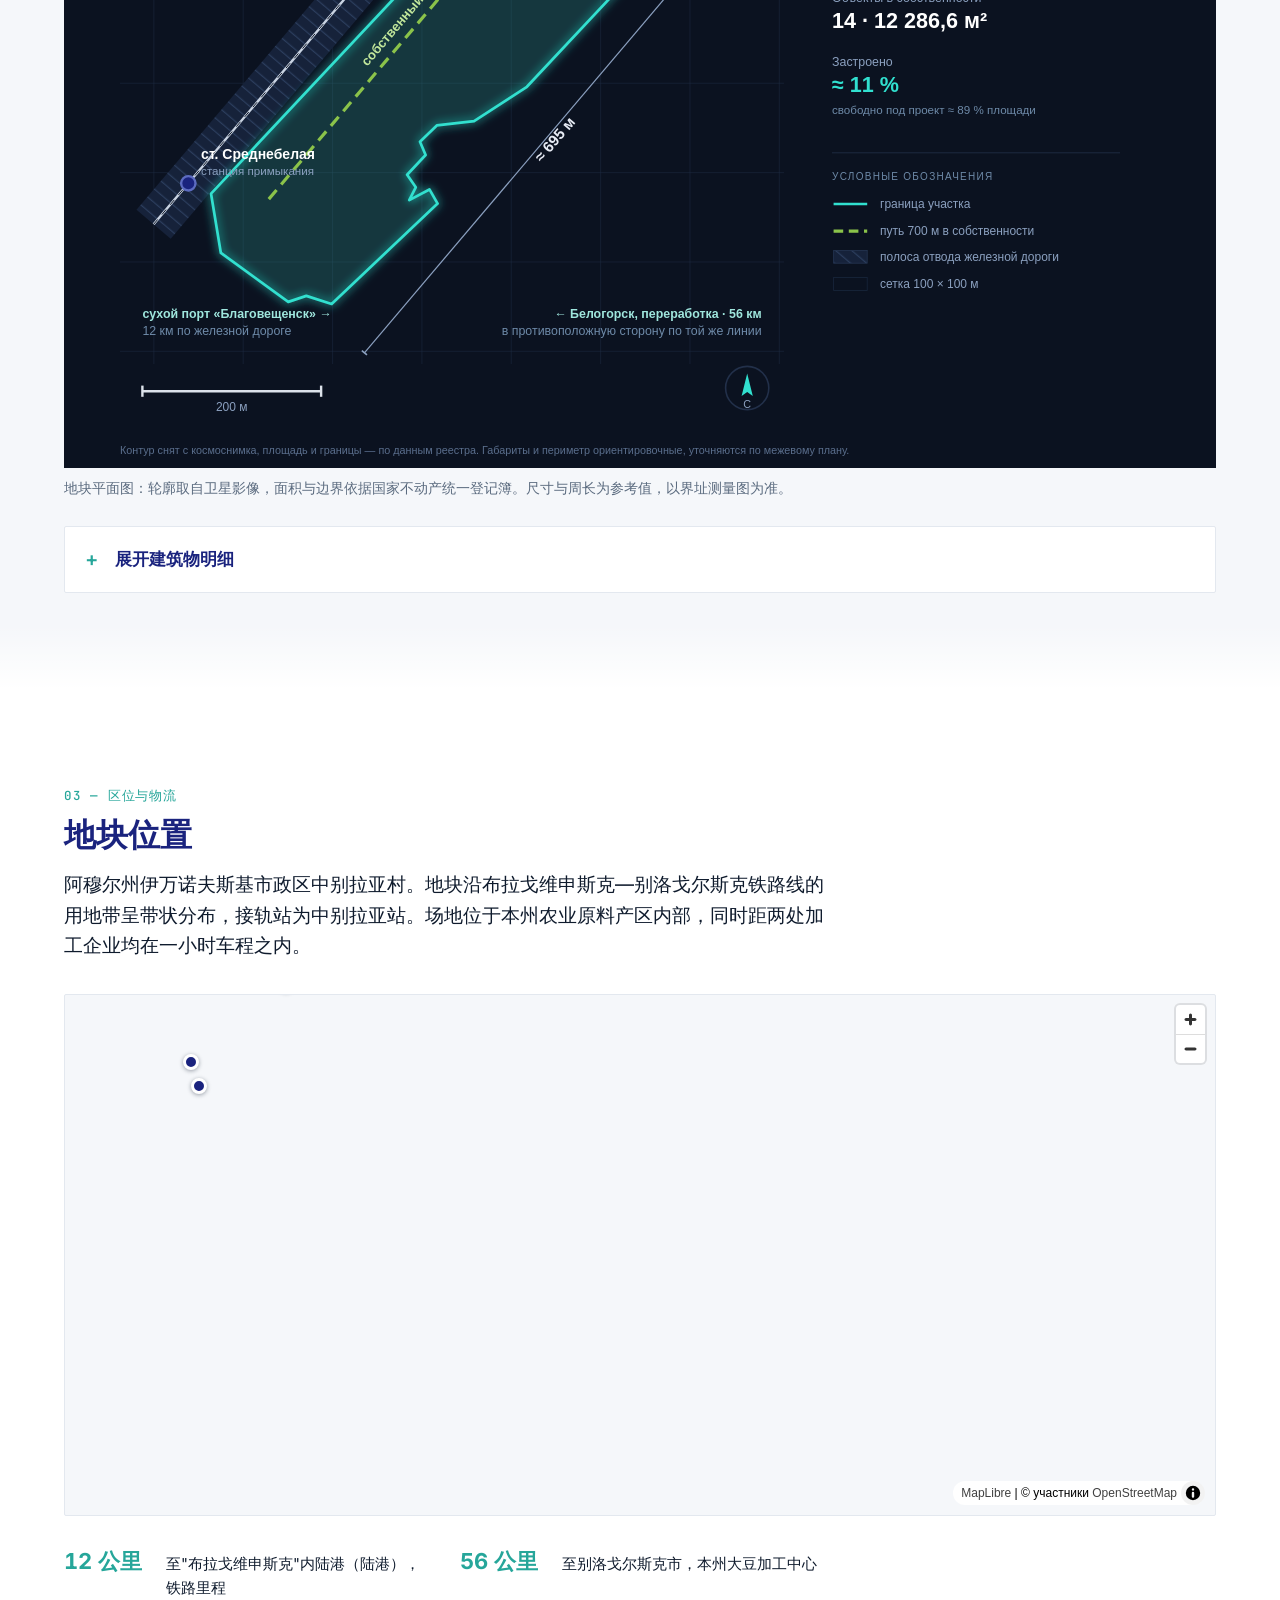
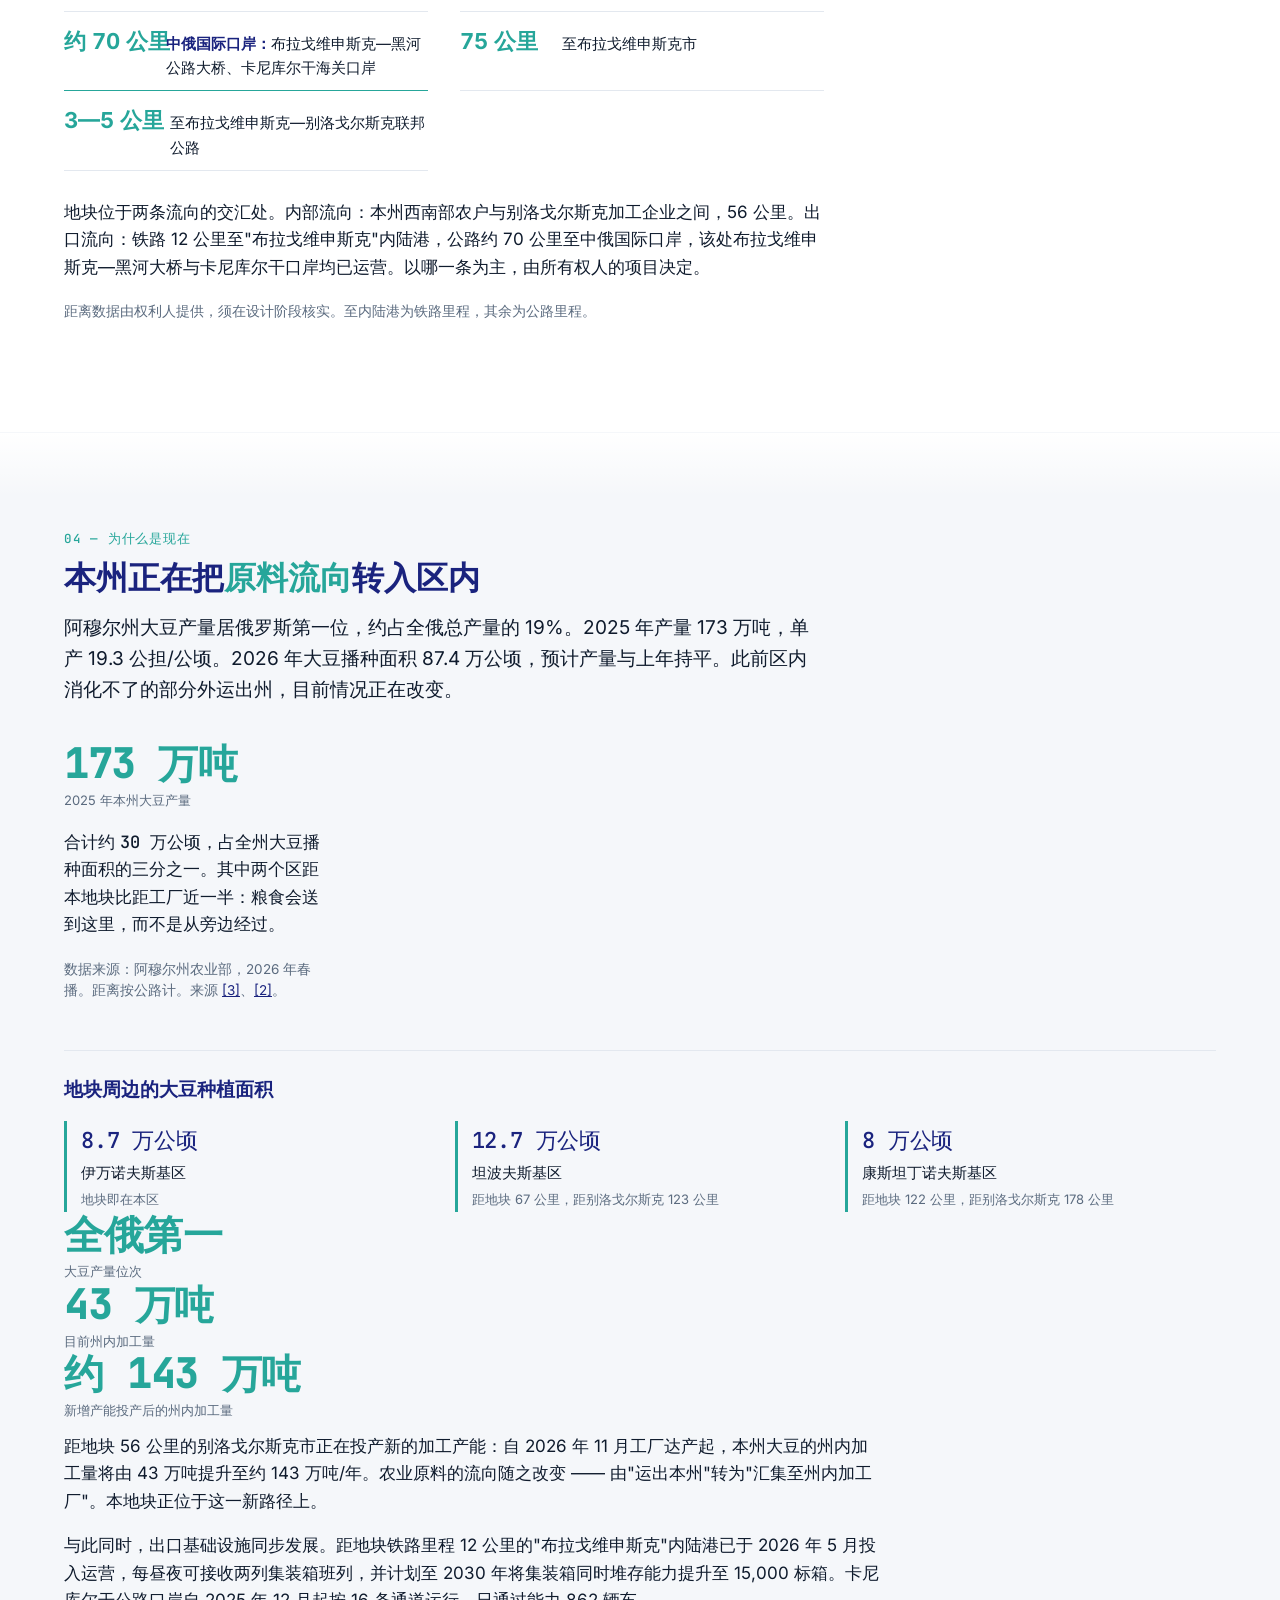
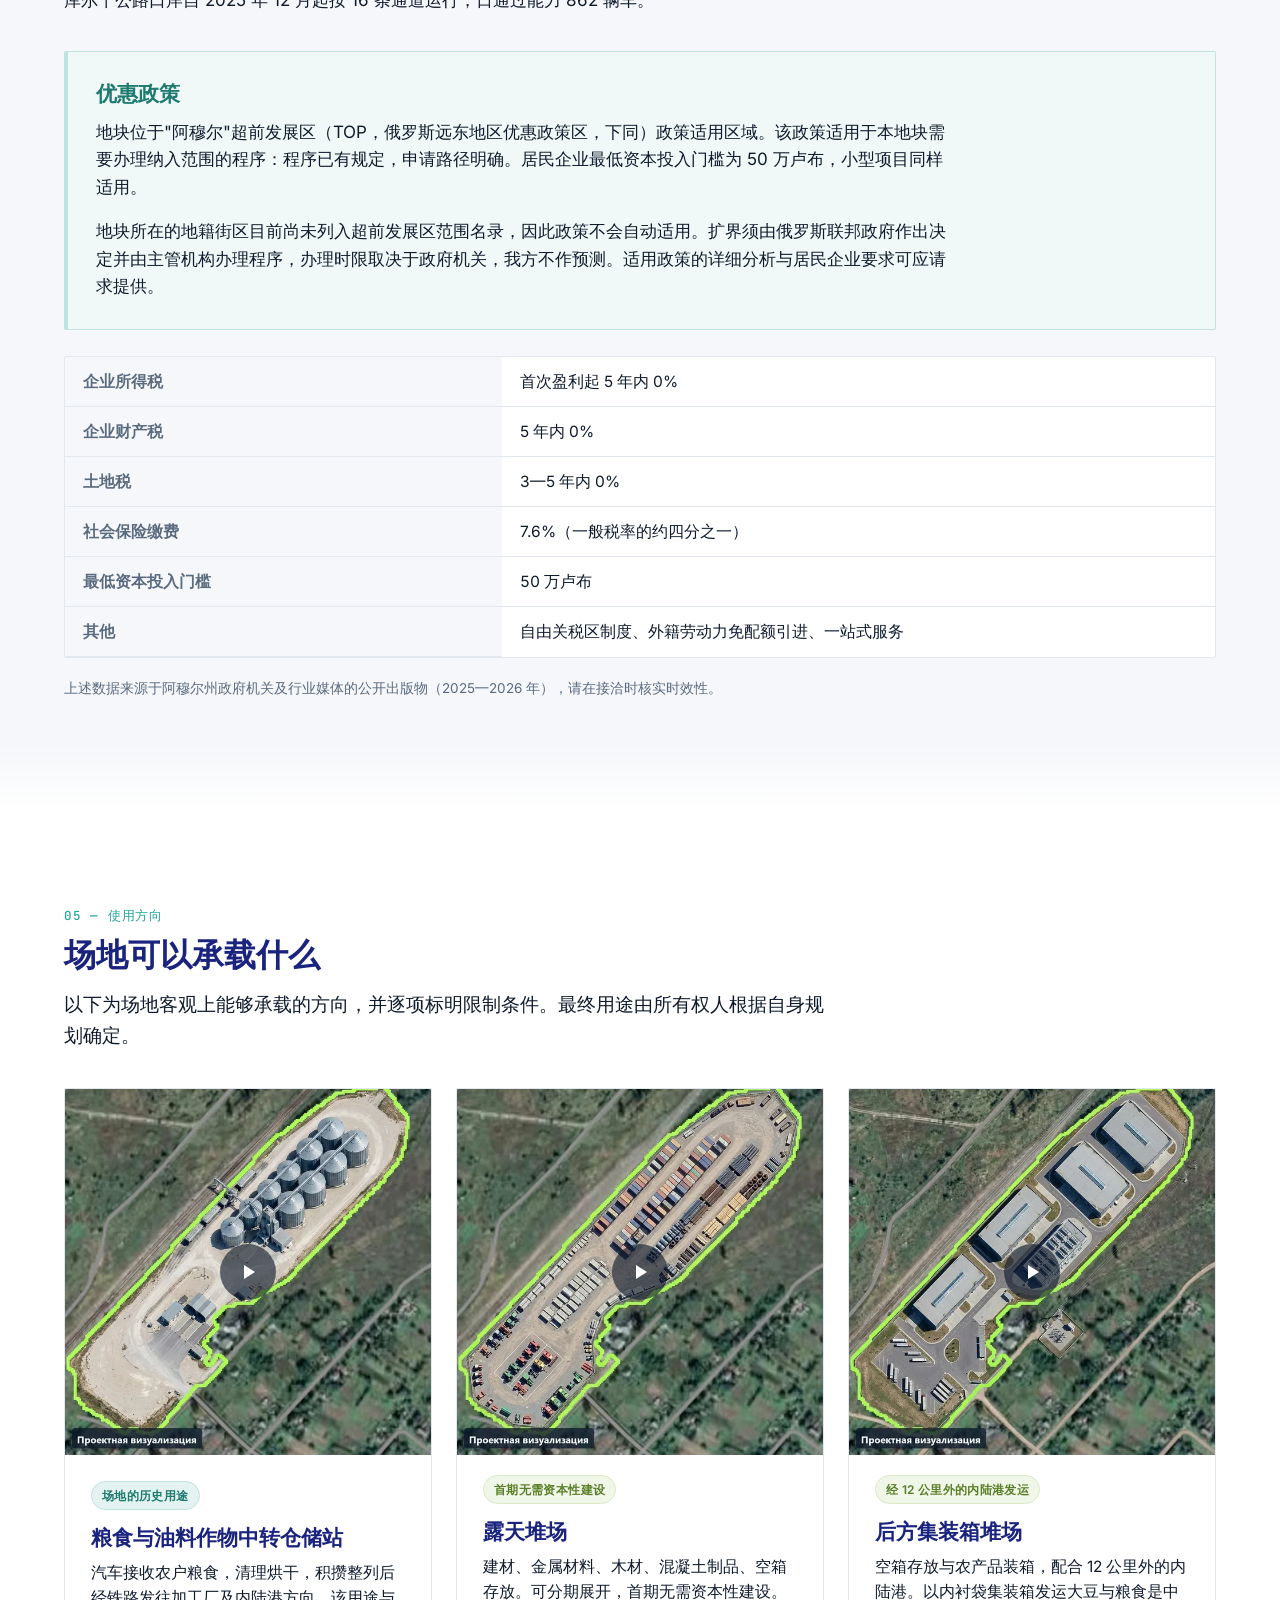
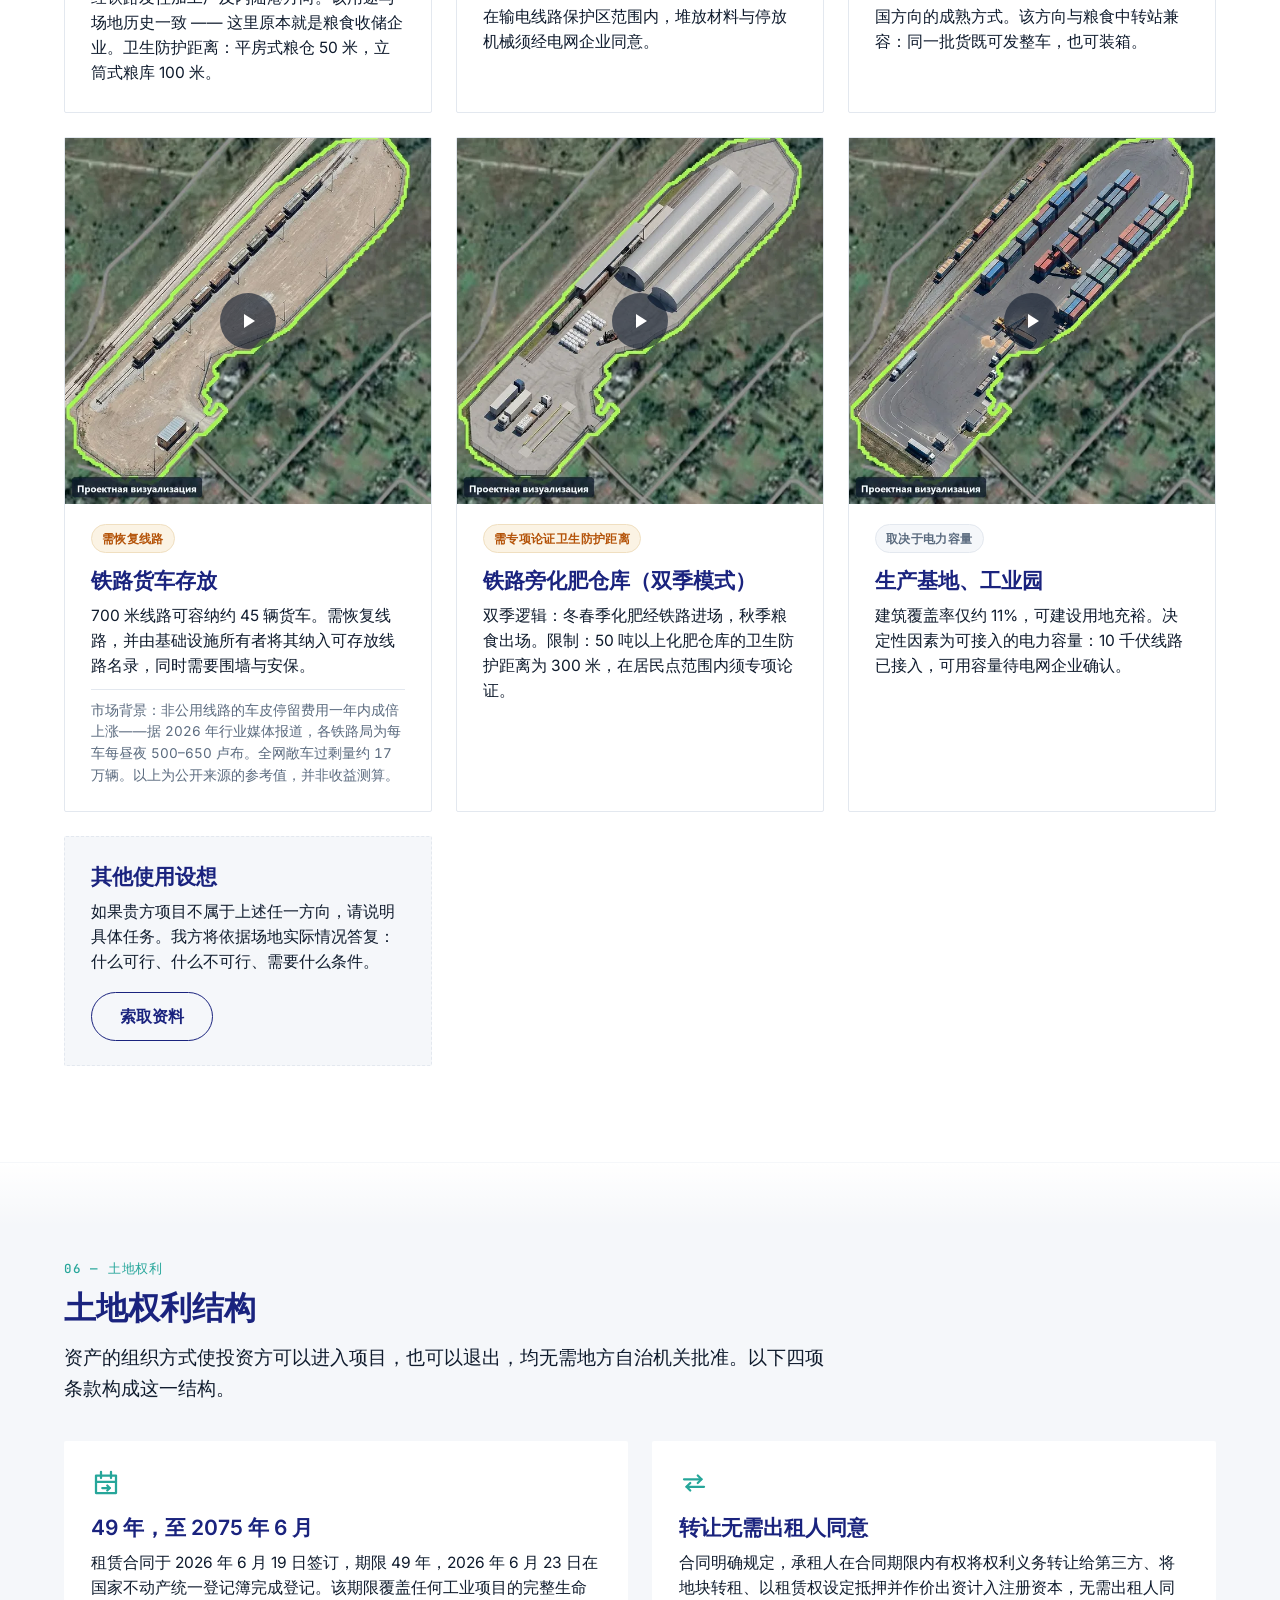
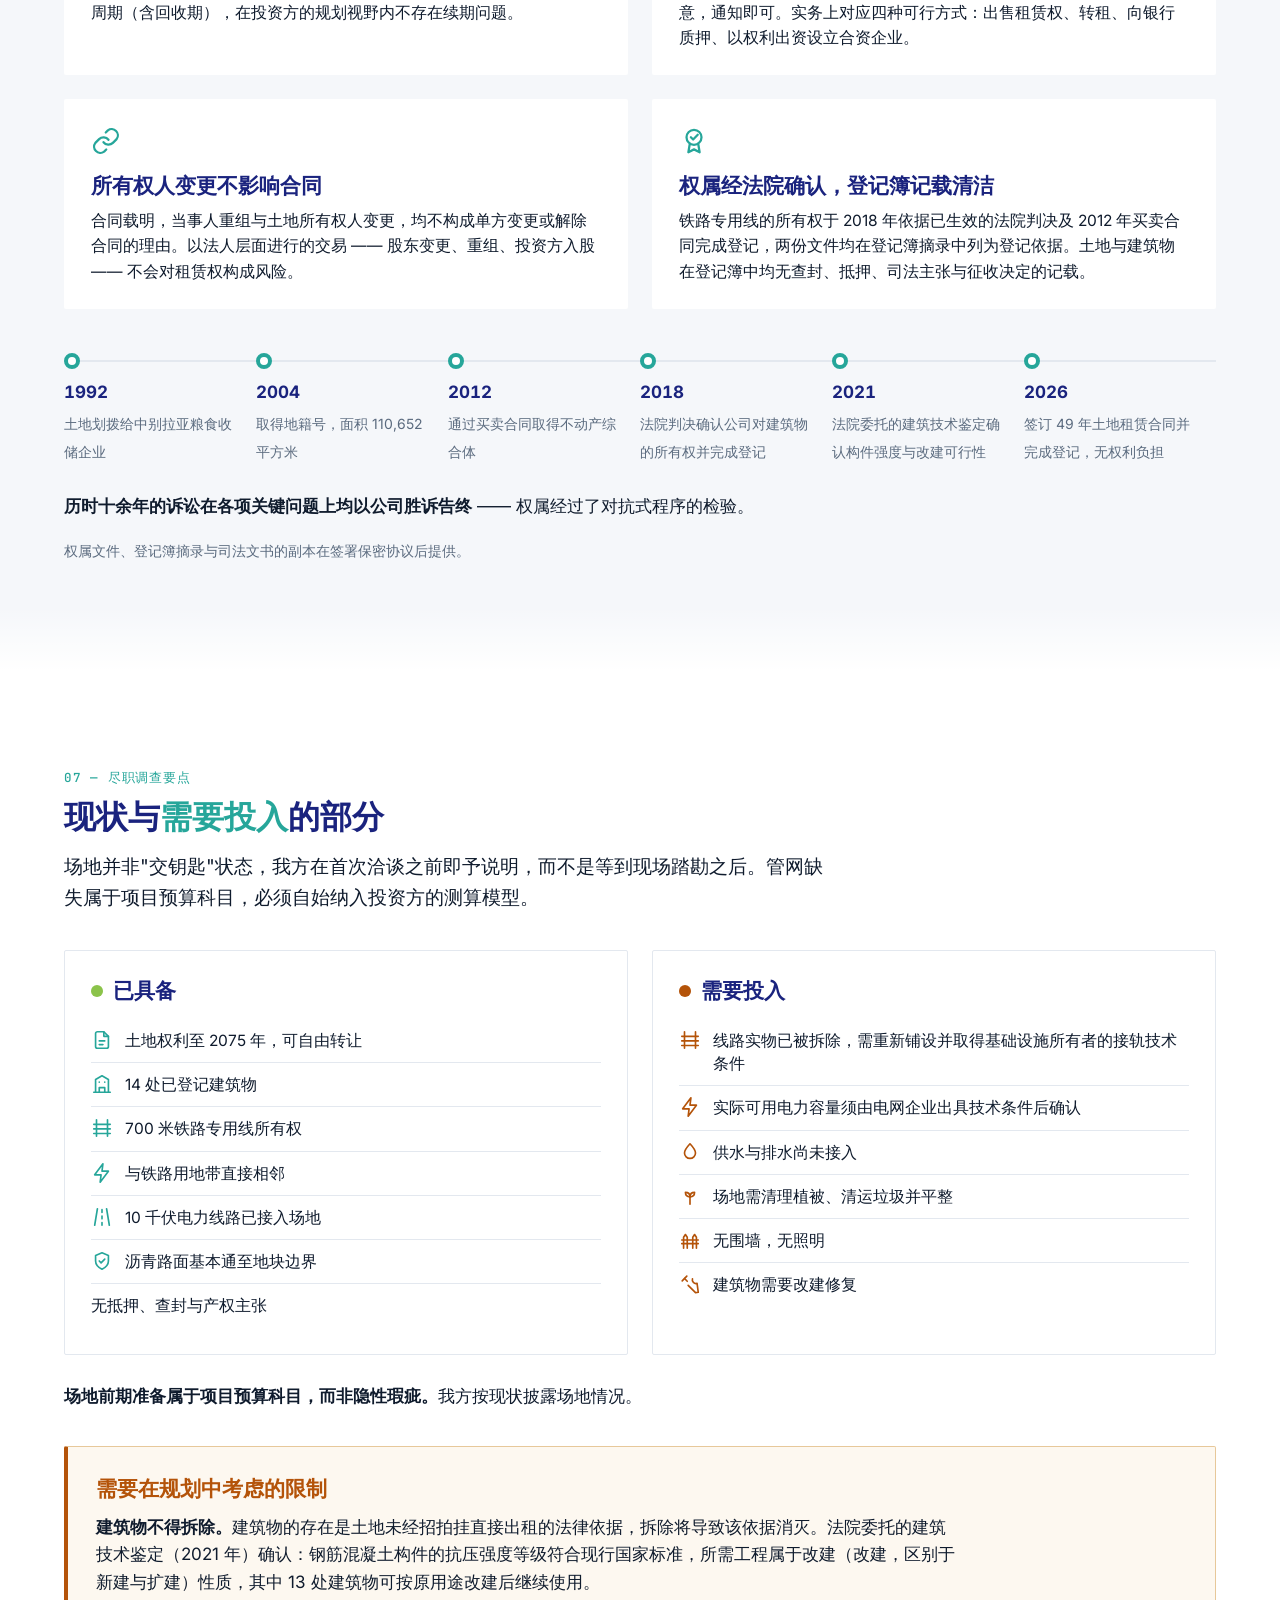
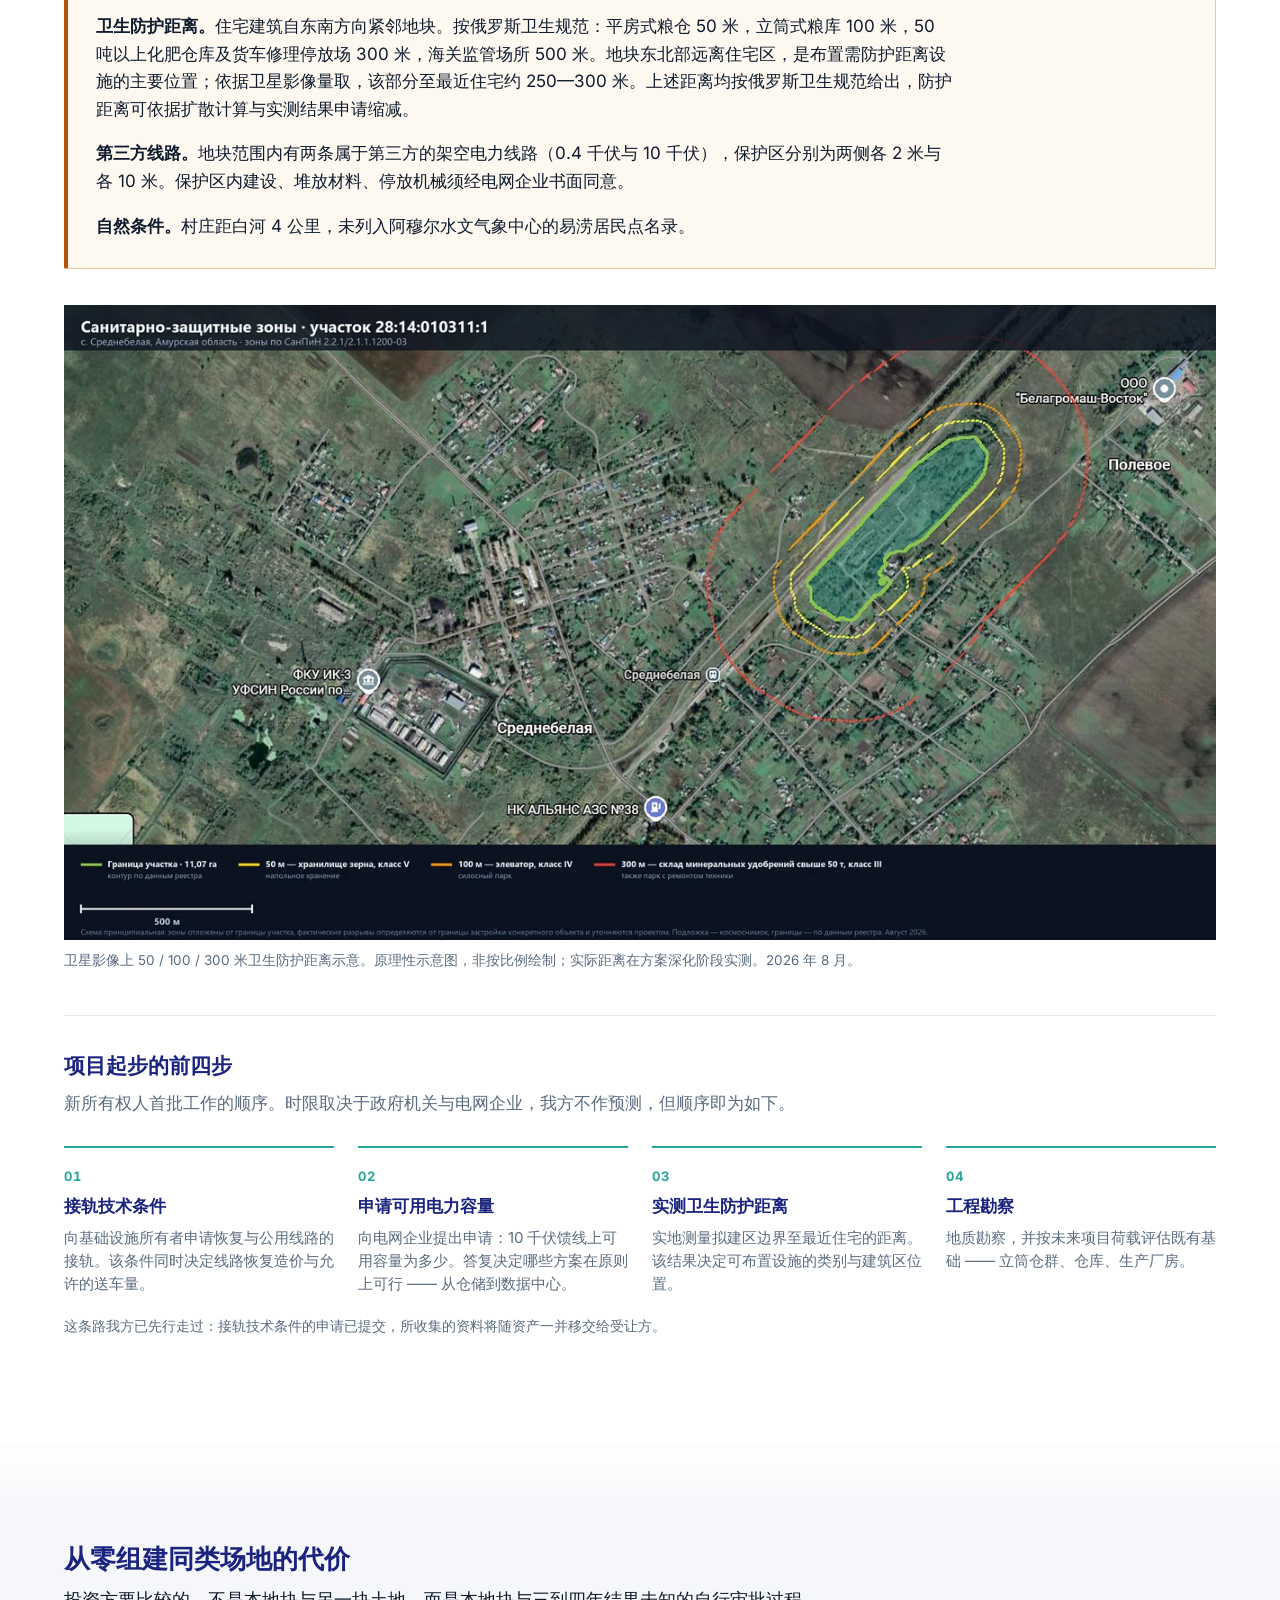
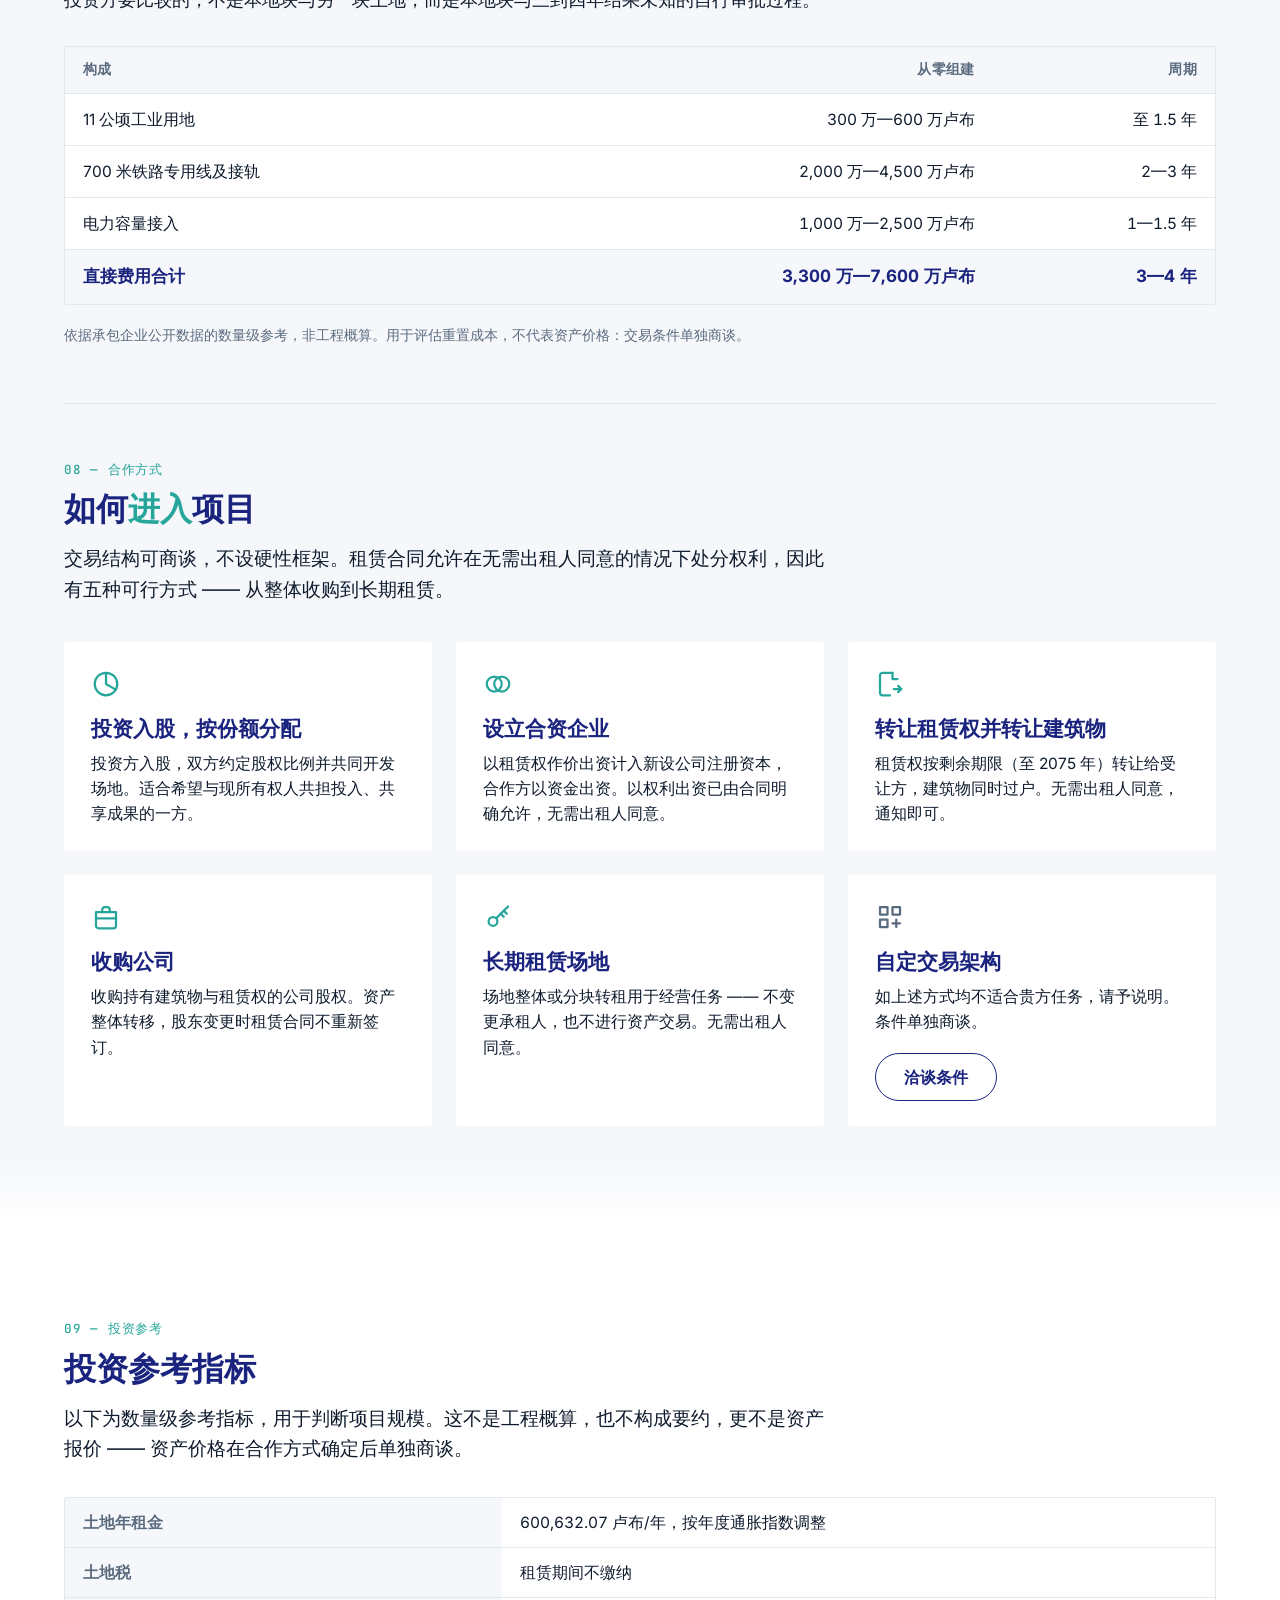
==== commit 80c8df39: "Правки П-5, П-6, П-7 и частично П-4а из задания от 17.08 П-5. Блок «сколько сои растёт вокруг площад" ====
--- a/cn/index.html
+++ b/cn/index.html
@@ -372,6 +372,15 @@
       </table>
     </div>
 
+        <div class="quotes">
+      <h3 class="sown-h">市场参与者怎么说</h3>
+      <blockquote class="q"><p>预计该厂将加工整个远东地区的大豆：除阿穆尔州外，还包括犹太自治州、滨海边疆区和哈巴罗夫斯克边疆区。</p>
+        <cite>帕维尔·扎里科夫，“同盟”集团投资与发展总监，2026 年 6 月。<a href="../sources.html#s10">[10]</a></cite></blockquote>
+      <blockquote class="q"><p>众所周知，西伯利亚大铁路已严重超负荷，因为出口主流量都经由远东。</p>
+        <cite>帕维尔·扎里科夫，2026 年 5 月。<a href="../sources.html#s13">[13]</a></cite></blockquote>
+      <blockquote class="q"><p>目前本州每年加工约 43 万吨大豆。“同盟”集团正在建设的新厂将再增加约 100 万吨加工能力。</p>
+        <cite>奥列格·图尔科夫，阿穆尔州政府副主席兼农业部长，2026 年 2 月。<a href="../sources.html#s9">[9]</a></cite></blockquote>
+    </div>
     <div class="warn-panel" style="border-left-color:var(--teal);border-color:#BFE3DF;background:#F0F9F8;">
       <h3 style="color:#1F7A70;">可自由转让 —— 合同的核心条款</h3>
       <p>租赁合同第 5.1.2 条：承租人有权将合同项下的权利义务转让给第三方、将地块转租、以租赁权设定抵押、以租赁权作价出资计入公司注册资本，均无需出租人同意，通知即可。第 7.1 条：合同当事人重组、土地所有权人变更，均不构成解除合同的理由。</p>
@@ -506,7 +515,17 @@
     <p class="lead">阿穆尔州大豆产量居俄罗斯第一位，约占全俄总产量的 19%。2025 年产量 173 万吨，单产 19.3 公担/公顷。2026 年大豆播种面积 87.4 万公顷，预计产量与上年持平。此前区内消化不了的部分外运出州，目前情况正在改变。</p>
 
     <div class="stats-row">
-      <div class="stat"><div class="stat-num">173 万吨</div><div class="stat-cap">2025 年本州大豆产量</div></div>
+      <div class="stat"><div class="stat-num">173 万吨</div><div class="stat-cap">2025 年本州大豆产量</div>
+      <p class="sown-total">合计约 <b>30 万公顷</b>，占全州大豆播种面积的三分之一。其中两个区距本地块比距工厂近一半：粮食会送到这里，而不是从旁边经过。</p>
+      <p class="footnote">数据来源：阿穆尔州农业部，2026 年春播。距离按公路计。来源 <a href="../sources.html#s3">[3]</a>、<a href="../sources.html#s2">[2]</a>。</p>
+    </div></div>
+    <div class="sown">
+      <h3 class="sown-h">地块周边的大豆种植面积</h3>
+      <div class="sown-row">
+        <div class="sown-i"><b>8.7 万公顷</b><span>伊万诺夫斯基区</span><em>地块即在本区</em></div>
+        <div class="sown-i"><b>12.7 万公顷</b><span>坦波夫斯基区</span><em>距地块 67 公里，距别洛戈尔斯克 123 公里</em></div>
+        <div class="sown-i"><b>8 万公顷</b><span>康斯坦丁诺夫斯基区</span><em>距地块 122 公里，距别洛戈尔斯克 178 公里</em></div>
+      </div>
       <div class="stat"><div class="stat-num">全俄第一</div><div class="stat-cap">大豆产量位次</div></div>
       <div class="stat"><div class="stat-num">43 万吨</div><div class="stat-cap">目前州内加工量</div></div>
       <div class="stat"><div class="stat-num">约 143 万吨</div><div class="stat-cap">新增产能投产后的州内加工量</div></div>
@@ -1109,6 +1128,7 @@
     <div class="f-col">
       <p><a href="../">Русская версия</a> · <a href="../en/">English</a></p>
       <p><a data-contact="telegram-link" href="#contact" hidden>通过 Telegram 联系</a></p>
+      <p><a href="../sources.html">本站每个数字均标注来源</a></p>
       <p><a href="../privacy.html">个人数据处理政策</a></p>
       <p class="f-legal">© 2026 · v2.0</p>
     </div>
--- a/styles.css
+++ b/styles.css
@@ -759,3 +759,28 @@
 @media (prefers-reduced-motion:reduce){
   .fab-cta{transition:none;transform:none;}
 }
+
+/* ---------- Посевные площади вокруг площадки (П-5) ---------- */
+.sown{margin:34px 0 8px;padding:26px 0 4px;border-top:1px solid var(--line);}
+.sown-h{font-size:19px;line-height:26px;margin:0 0 18px;}
+.sown-row{display:grid;grid-template-columns:repeat(3,1fr);gap:20px;}
+.sown-i{border-left:3px solid var(--teal);padding:2px 0 2px 14px;}
+.sown-i b{display:block;font-family:var(--mono);font-weight:500;font-size:22px;color:var(--deep);letter-spacing:-.01em;}
+.sown-i span{display:block;font-size:15px;margin-top:2px;}
+.sown-i em{display:block;font-style:normal;font-size:13px;color:var(--muted);margin-top:4px;}
+.sown-total{margin-top:18px;max-width:820px;}
+.sown-total b{font-family:var(--mono);font-weight:500;}
+@media (max-width:760px){.sown-row{grid-template-columns:1fr;gap:14px;}}
+
+/* ---------- Цитаты участников рынка (П-6) ---------- */
+/* Сдержанно и без портретов: цитата работает ссылкой на источник, а не лицом. */
+.quotes{margin:36px 0 8px;padding-top:26px;border-top:1px solid var(--line);}
+.q{margin:0 0 20px;padding:2px 0 2px 16px;border-left:2px solid var(--teal);max-width:820px;}
+.q p{margin:0 0 6px;color:var(--ink);font-size:16px;line-height:1.55;}
+.q cite{font-style:normal;font-size:13px;color:var(--muted);}
+
+/* ---------- Страница источников (П-7) ---------- */
+.src-list{list-style:none;margin:28px 0 0;padding:0;counter-reset:none;}
+.src-list li{display:flex;gap:14px;padding:12px 0;border-top:1px solid var(--line);font-size:15px;line-height:1.5;}
+.src-num{font-family:var(--mono);font-weight:500;color:var(--teal);flex:0 0 44px;}
+.src-body a{word-break:break-all;font-size:13.5px;}
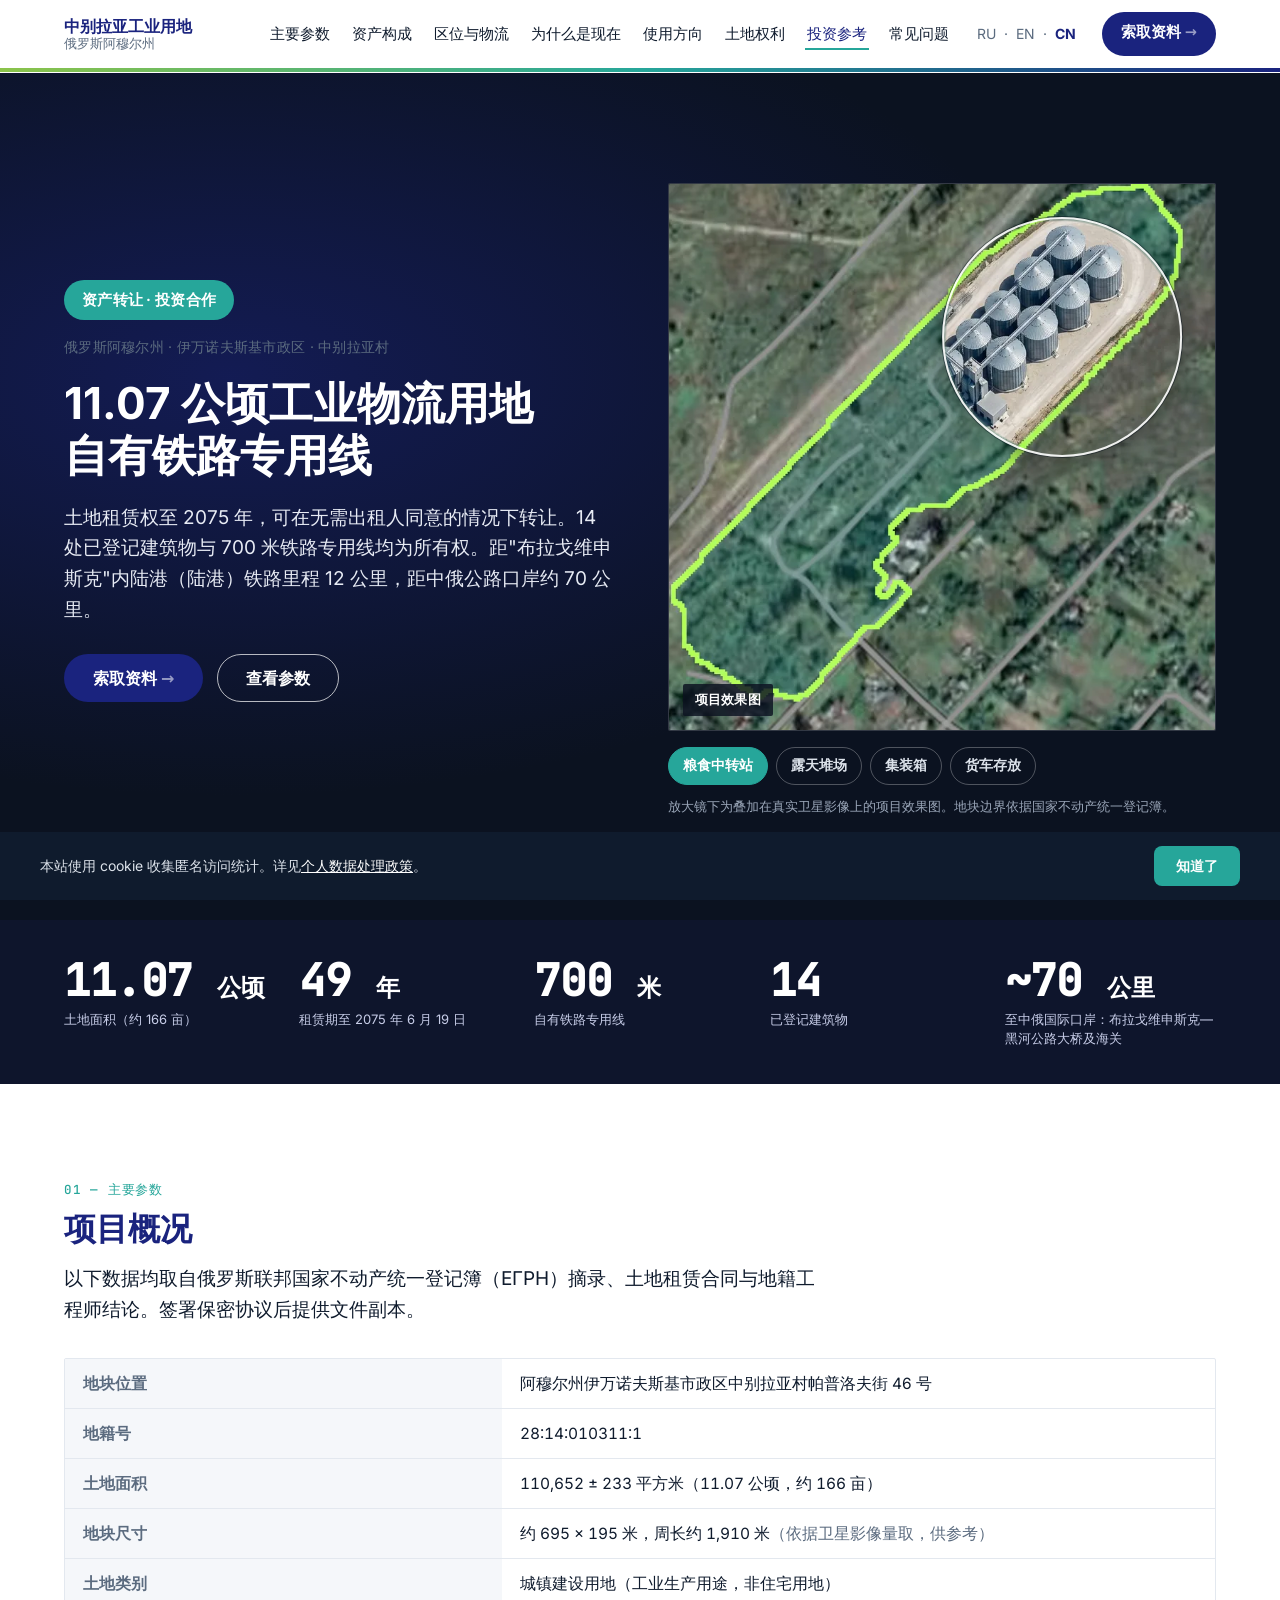
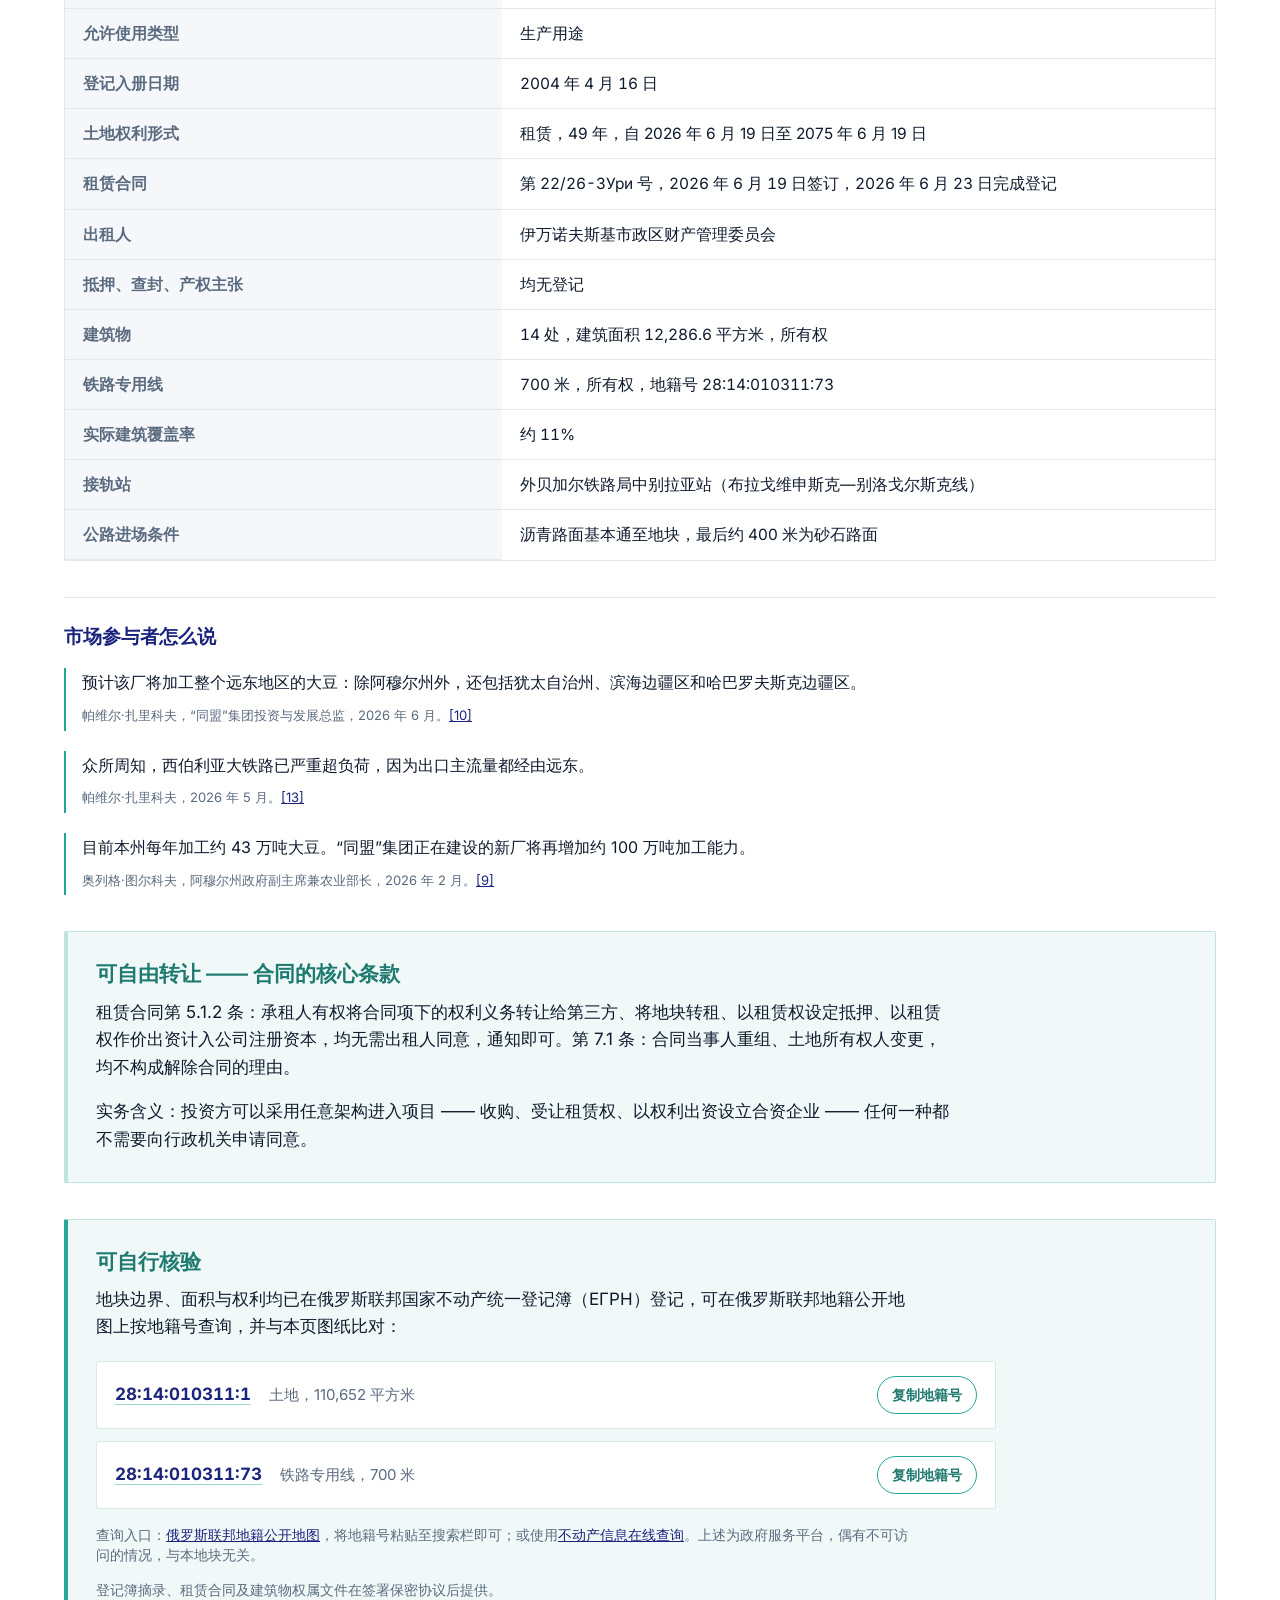
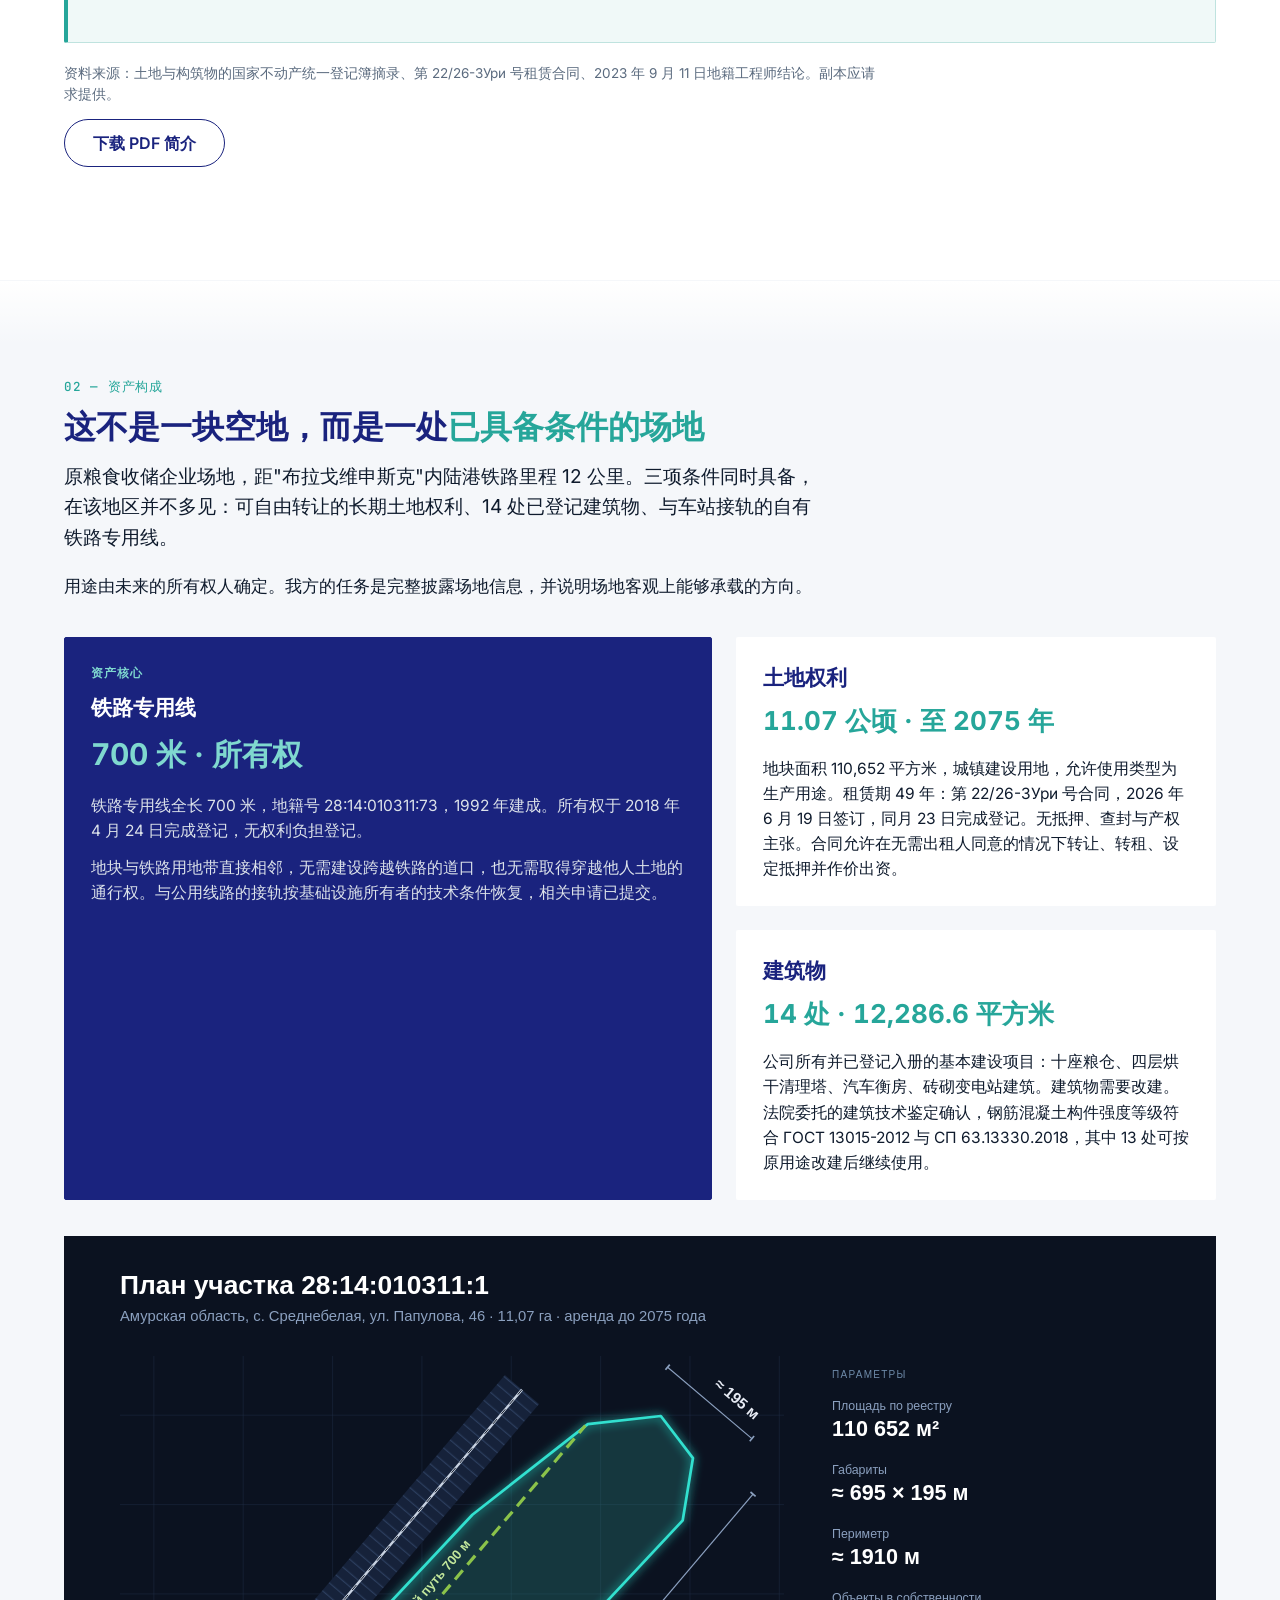
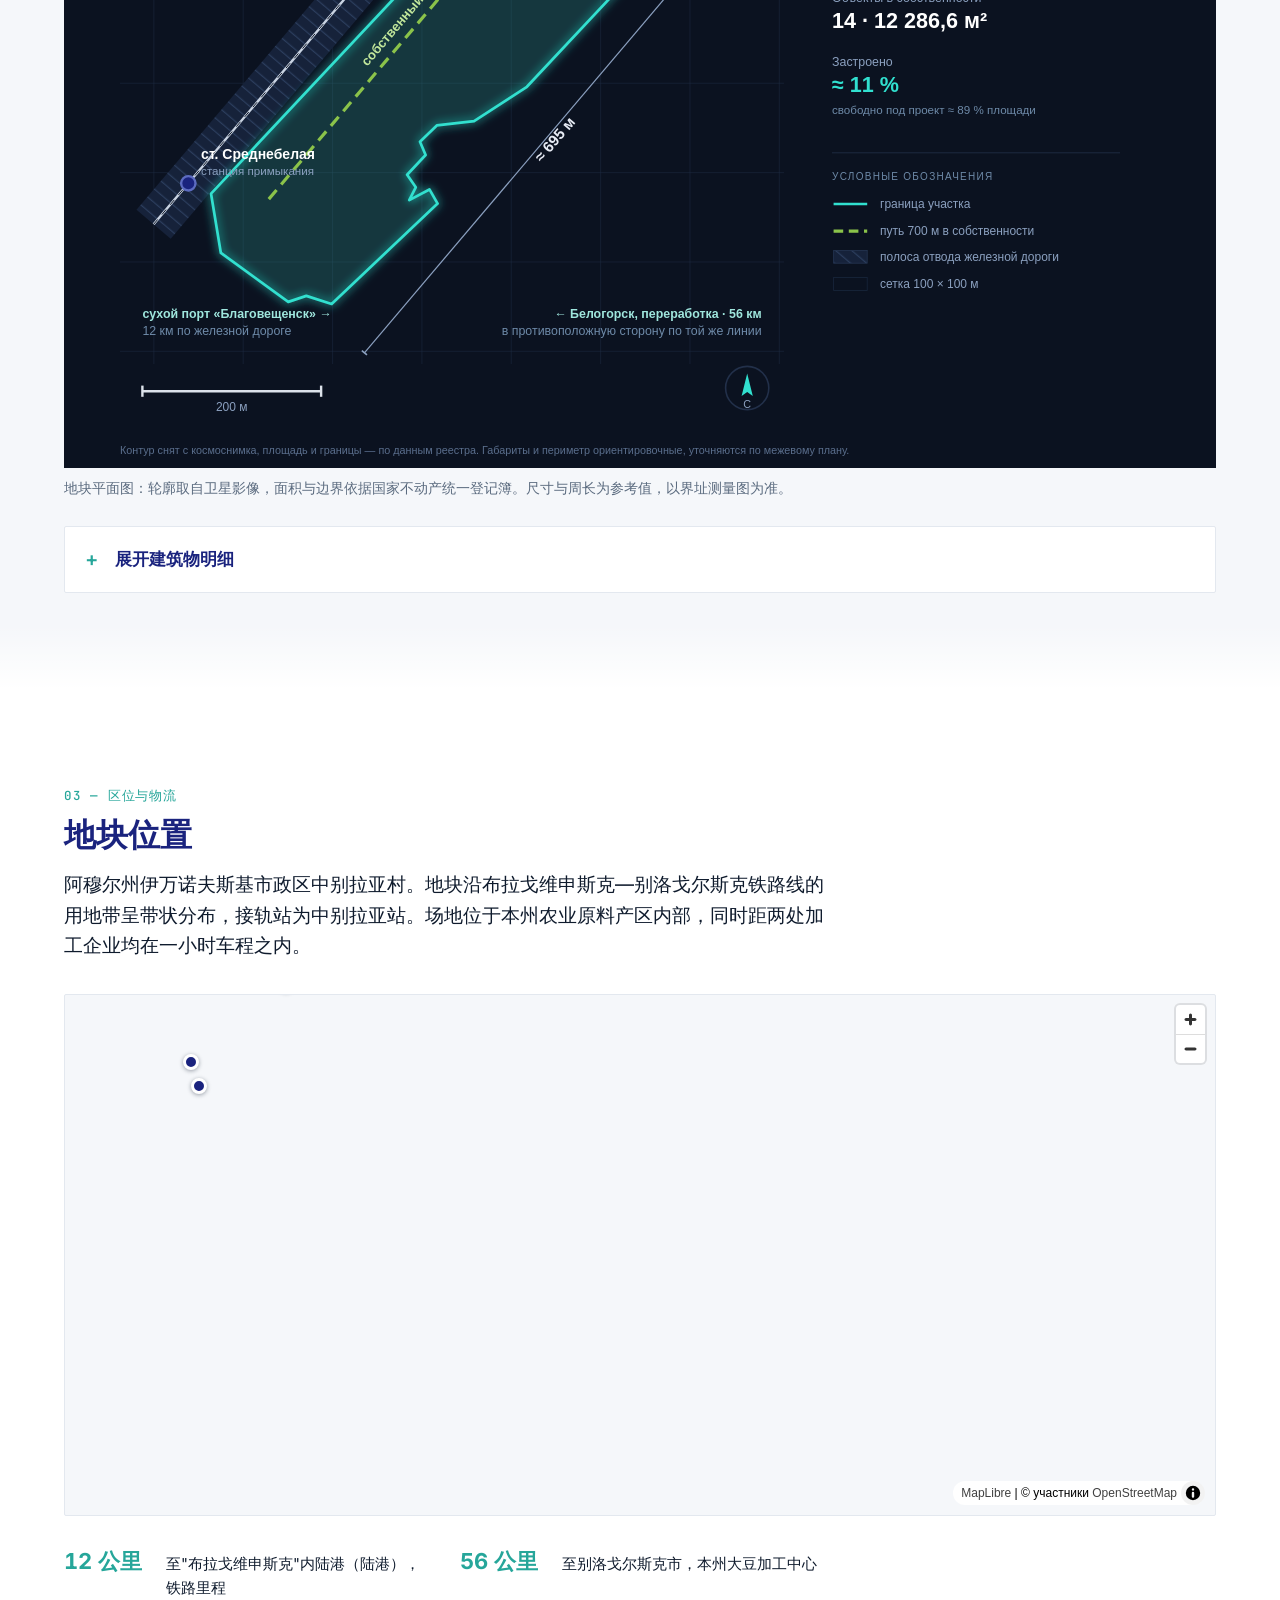
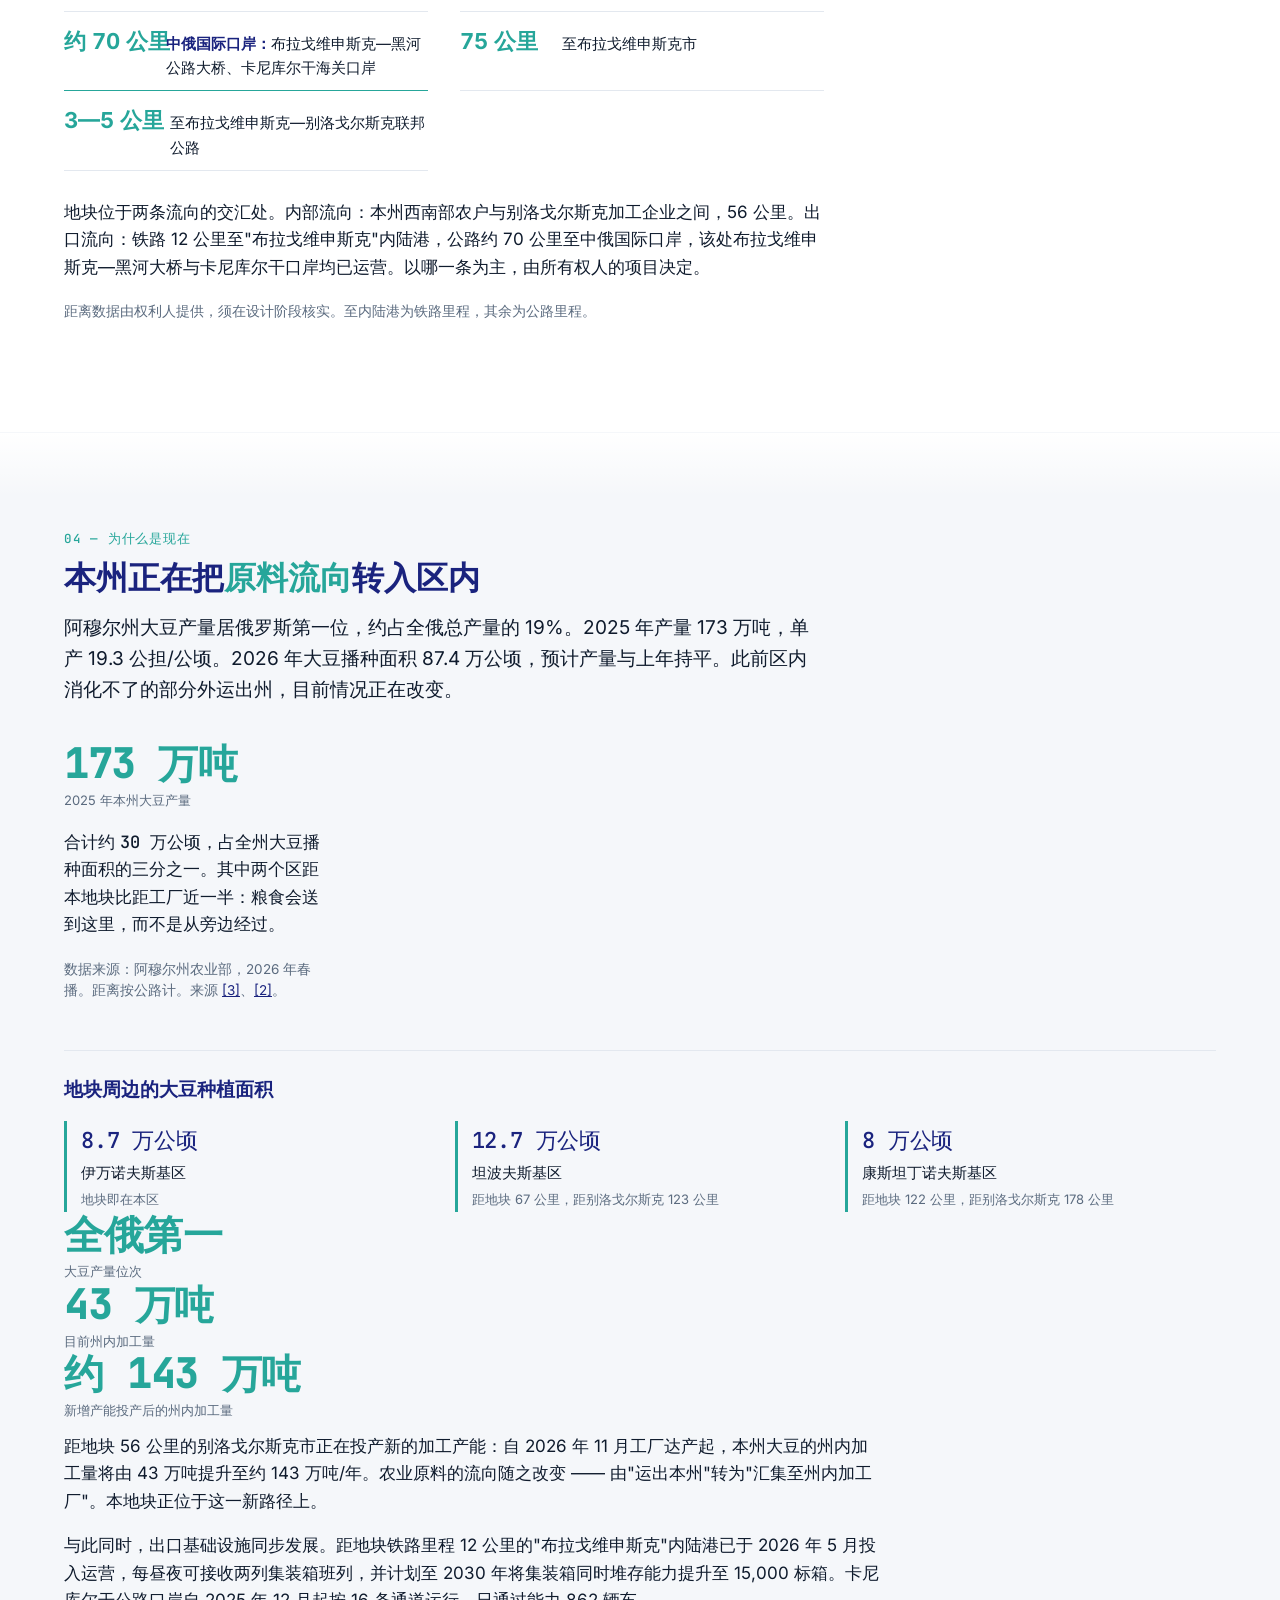
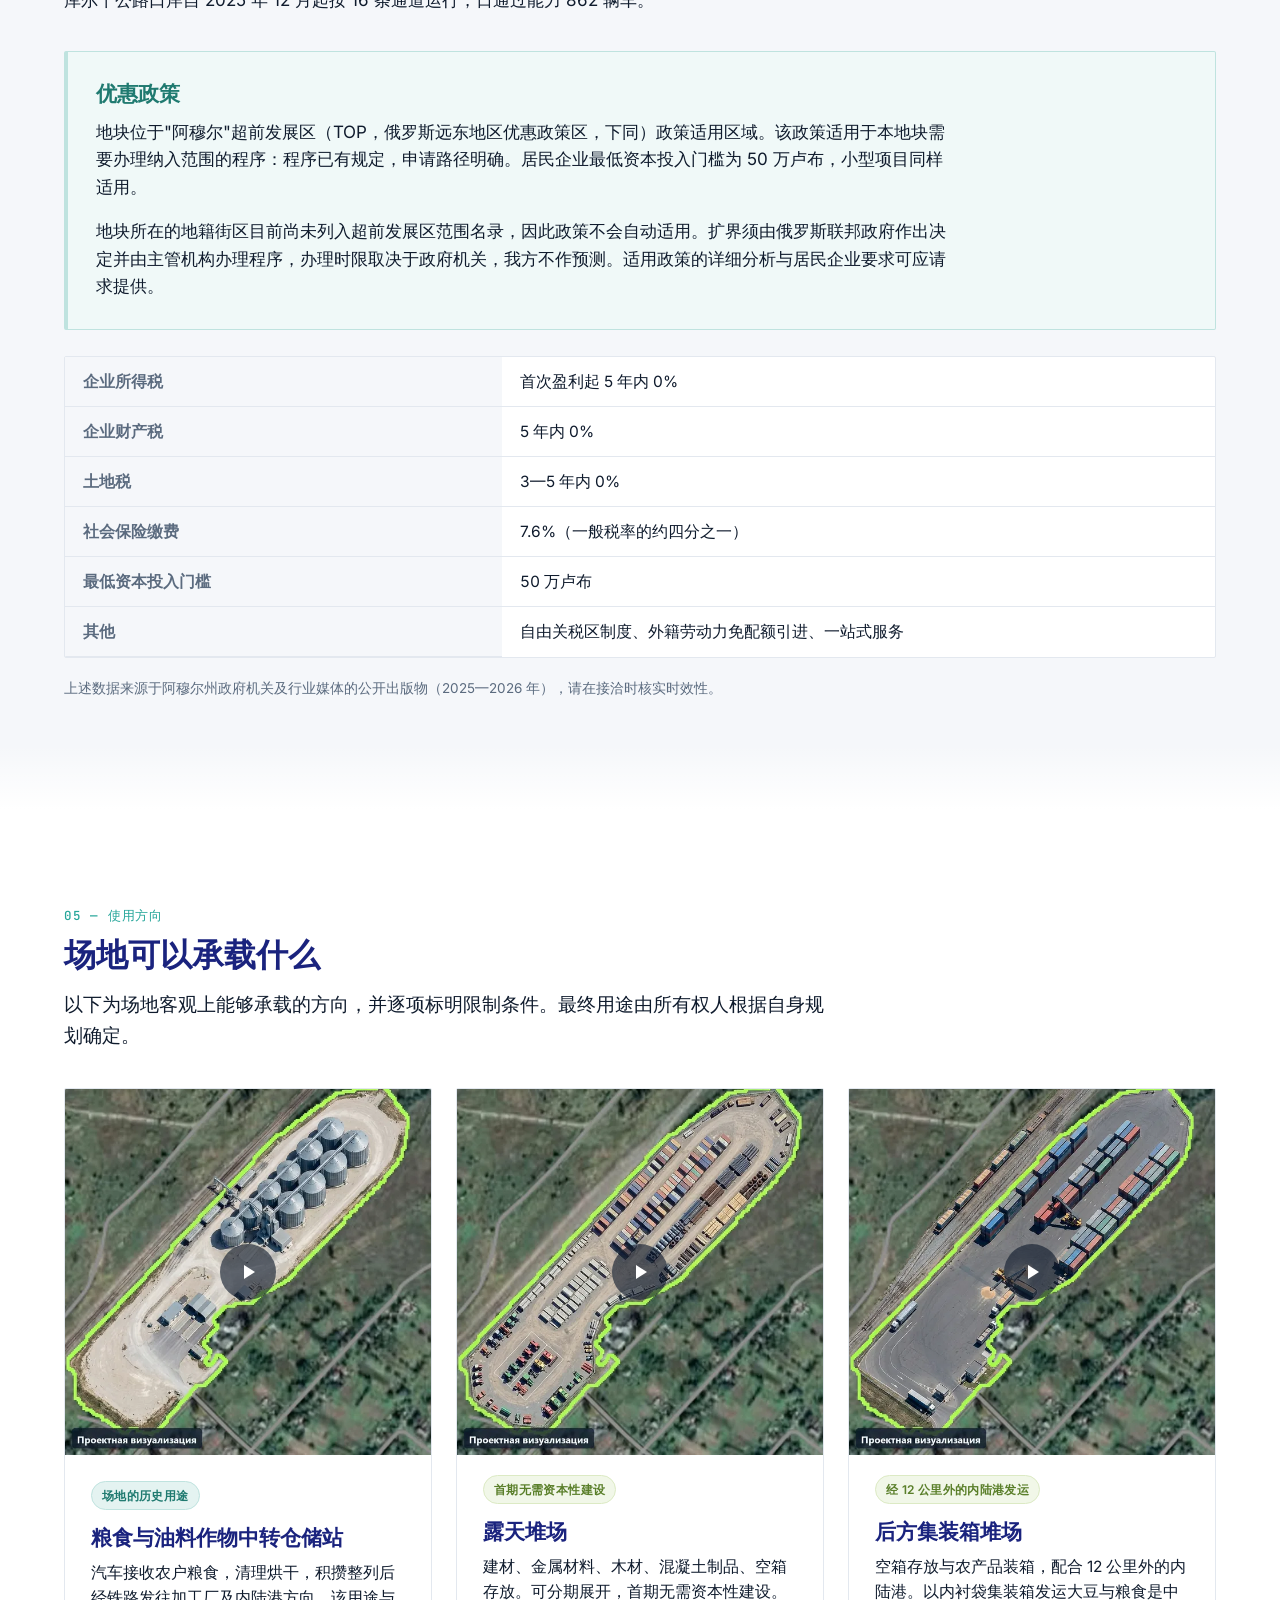
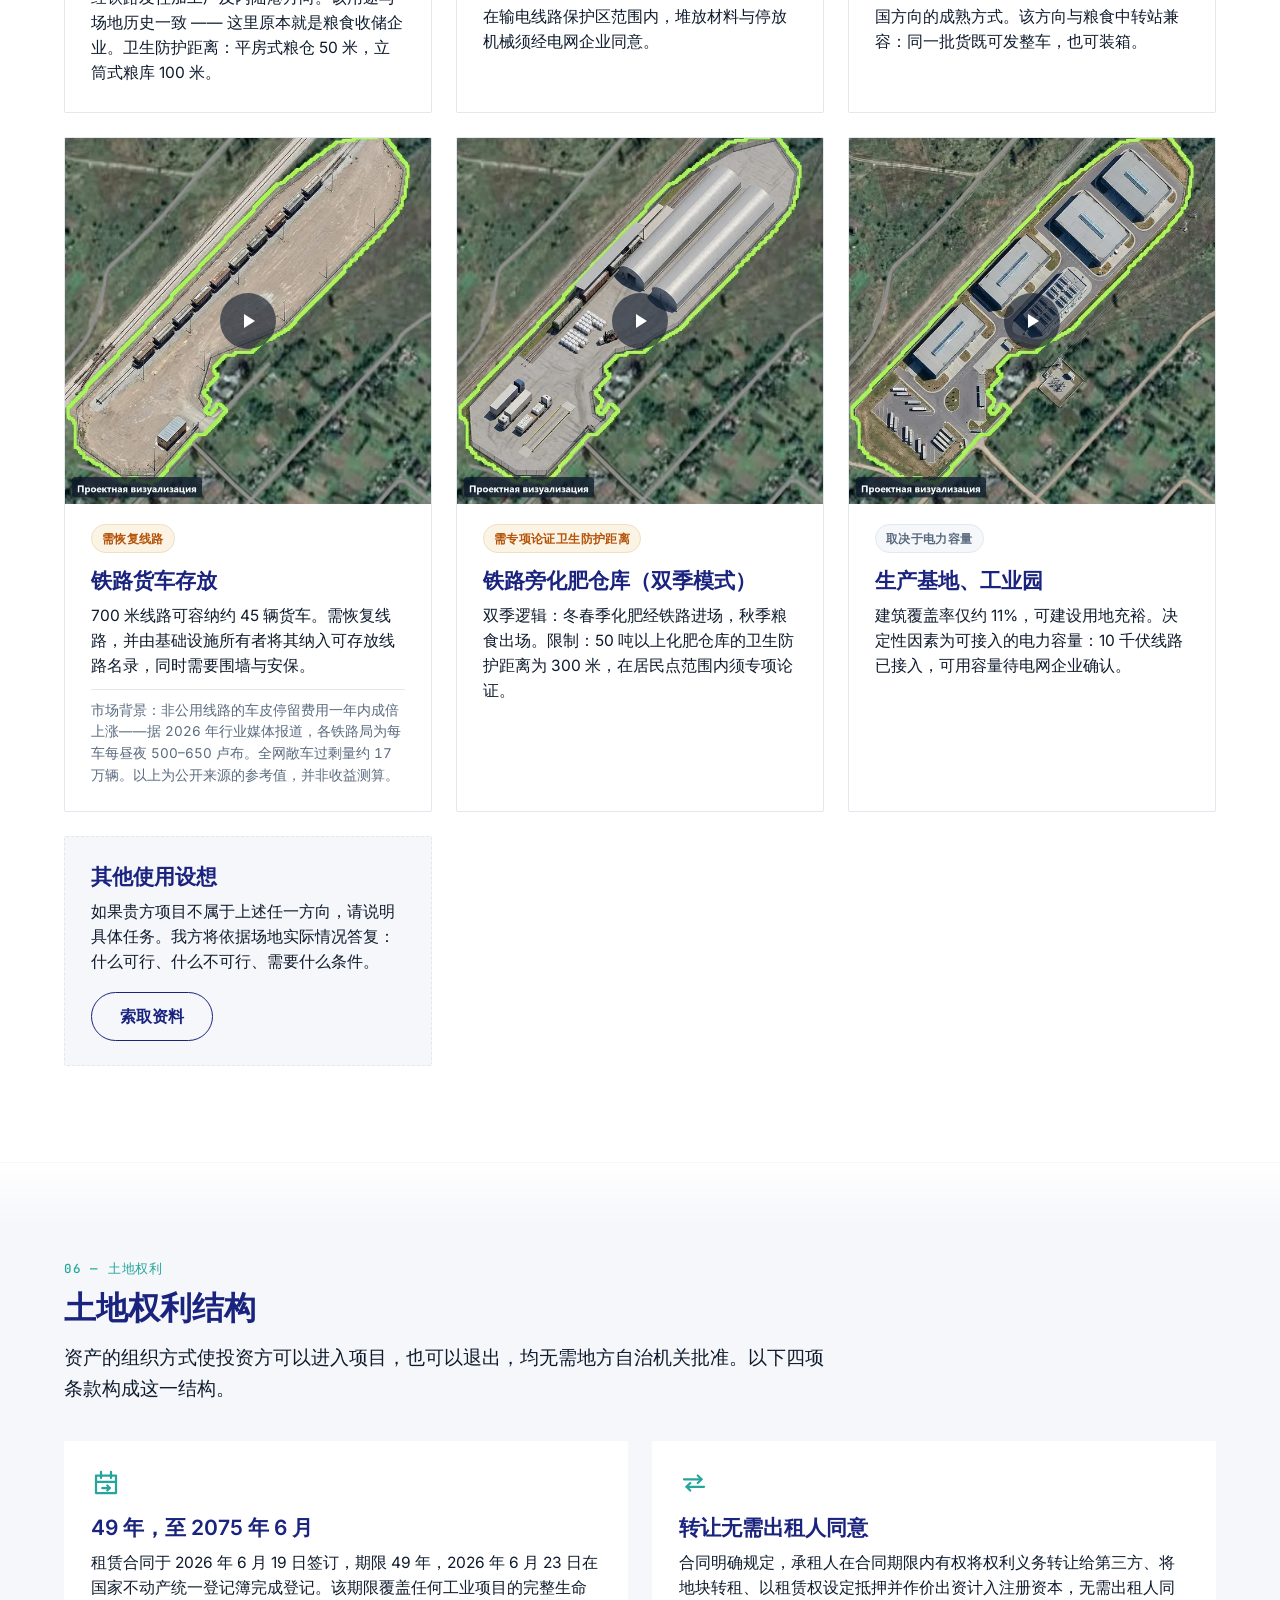
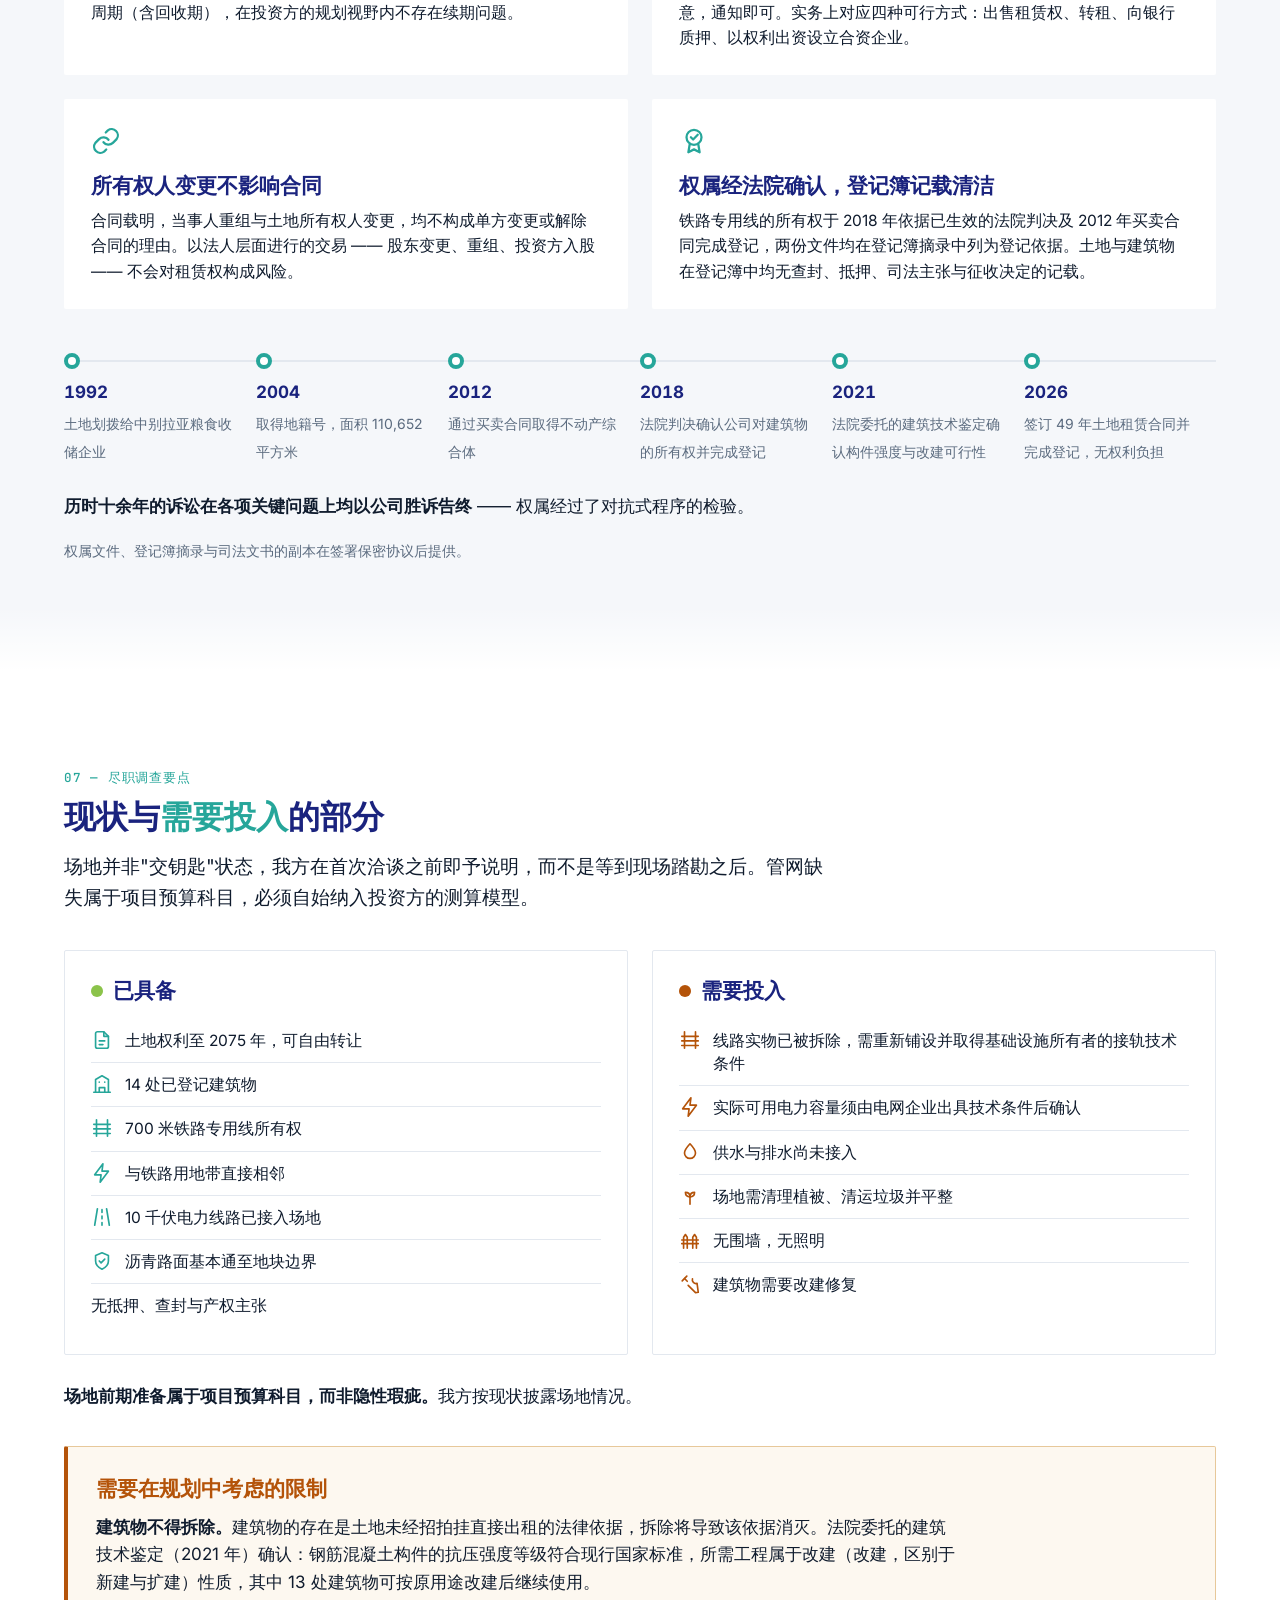
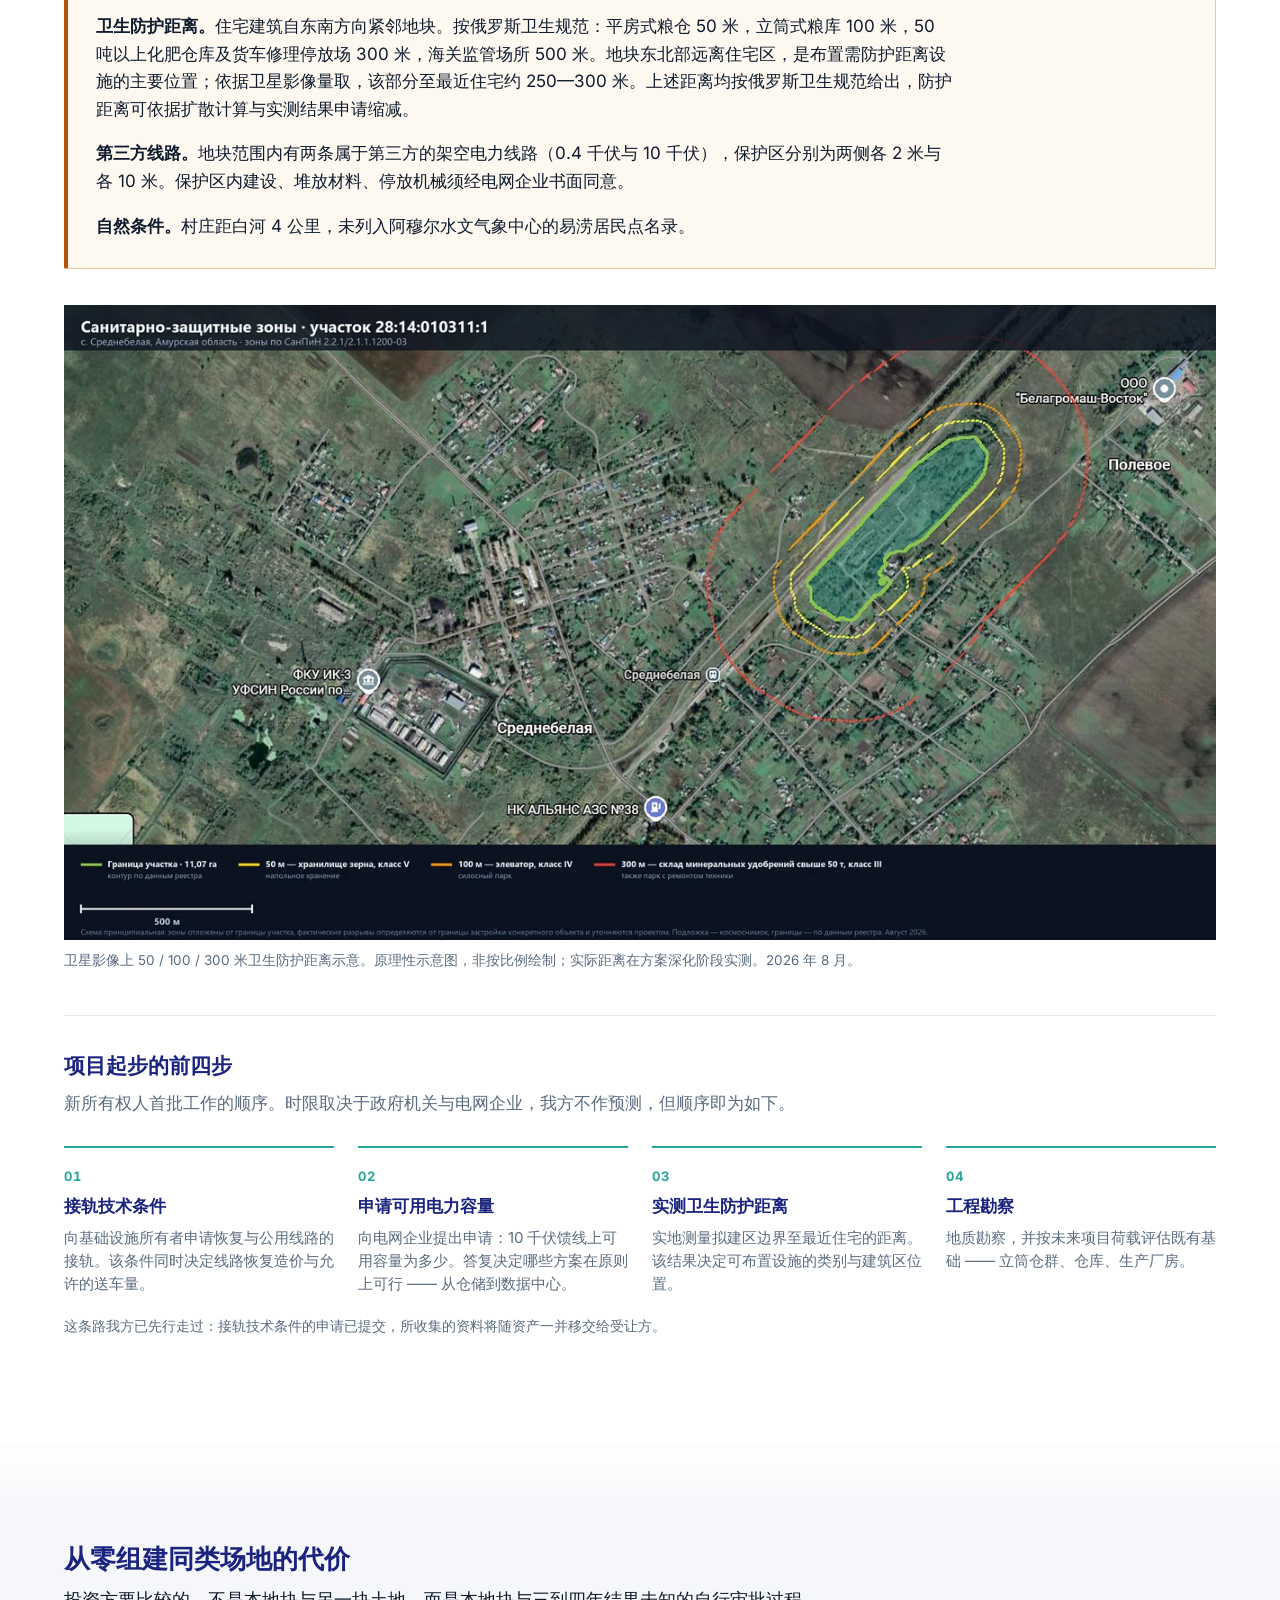
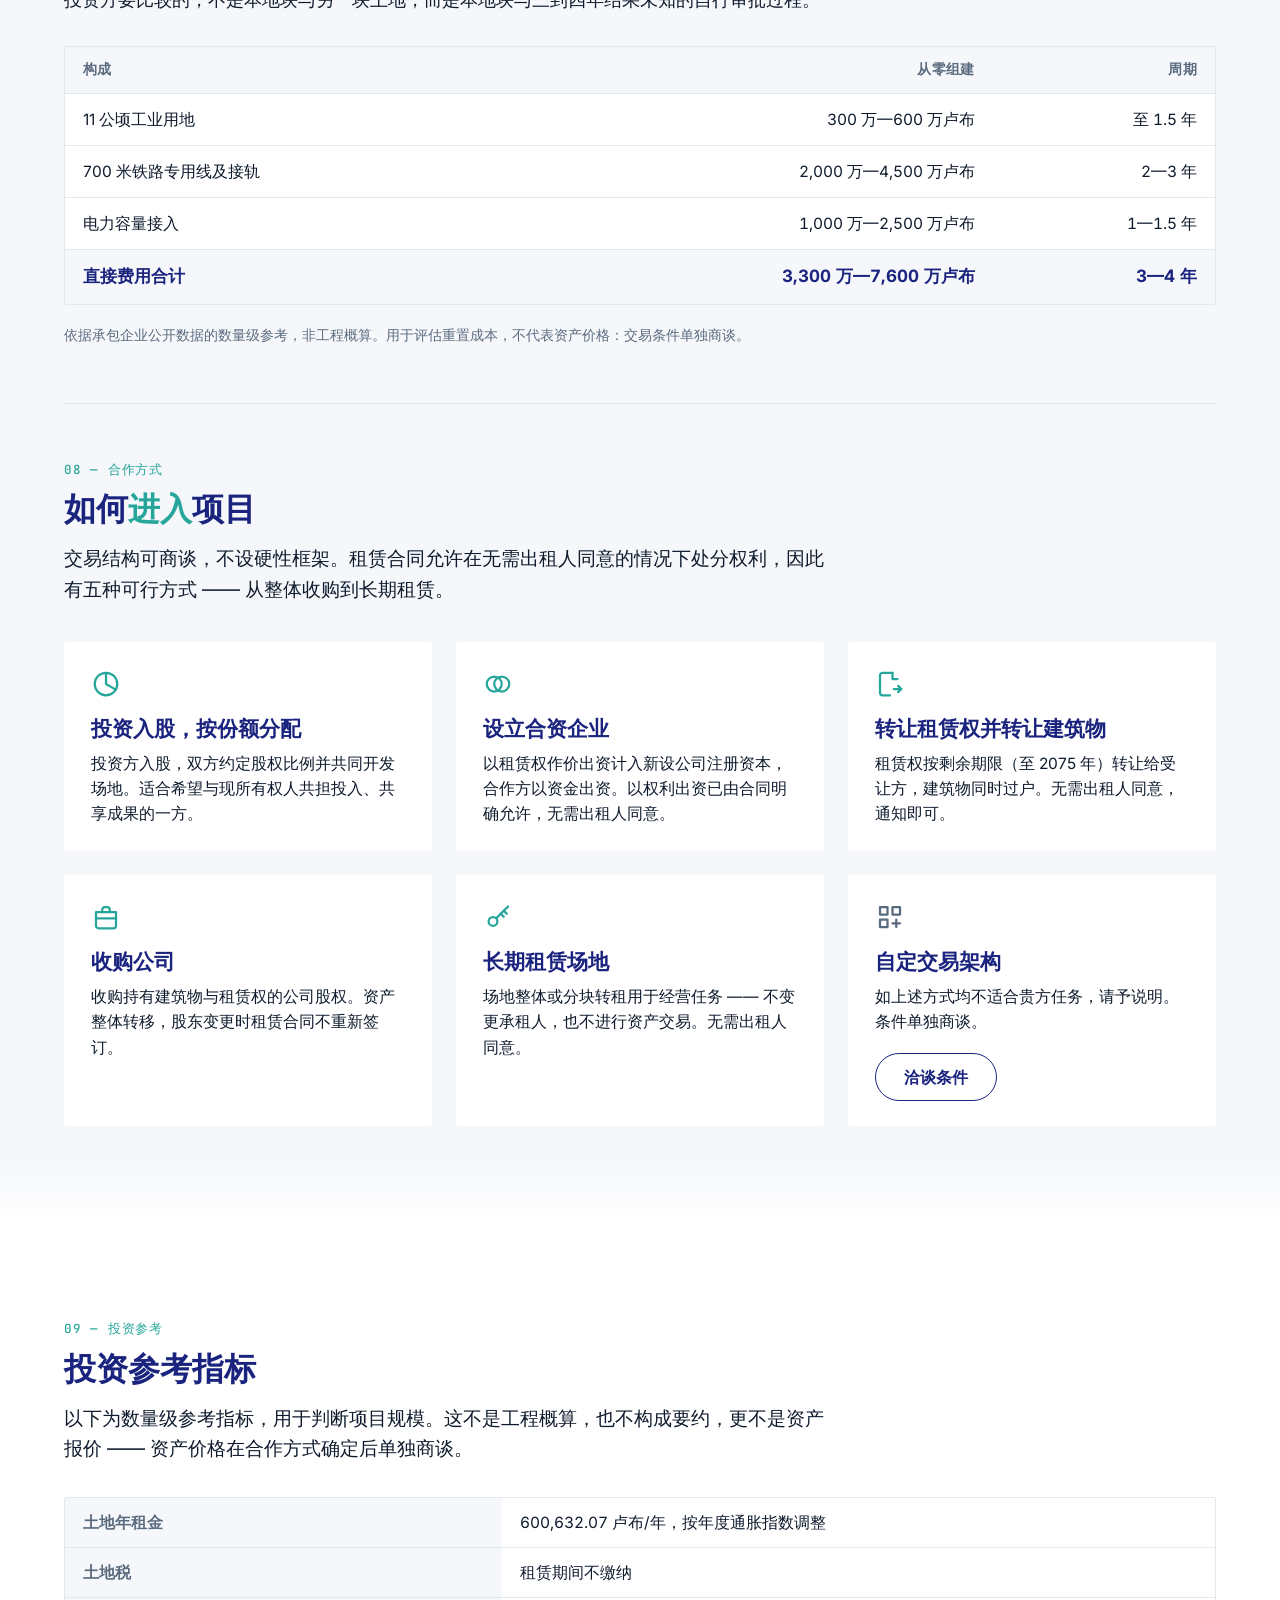
==== commit be0d3f87: "Перепутаны сценарии: контейнерная площадка и технопарк поменялись местами Евгений заметил на видео. " ====
--- a/cn/index.html
+++ b/cn/index.html
@@ -593,10 +593,10 @@
         <p>建材、金属材料、木材、混凝土制品、空箱存放。可分期展开，首期无需资本性建设。在输电线路保护区范围内，堆放材料与停放机械须经电网企业同意。</p>
       </article>
       <article class="card">
-        <a class="lightbox-link card-img" href="../assets/scenario-6-1280.webp" data-video="../assets/video/scenario-6.mp4" data-caption="后方集装箱堆场。基于地块卫星影像的项目效果图。">
+        <a class="lightbox-link card-img" href="../assets/scenario-5-1280.webp" data-video="../assets/video/scenario-5.mp4" data-caption="后方集装箱堆场。基于地块卫星影像的项目效果图。">
           <picture>
-            <source type="image/webp" srcset="../assets/scenario-6-640.webp 640w, ../assets/scenario-6-1280.webp 1280w" sizes="(max-width:767px) 100vw, 370px">
-            <img src="../assets/scenario-6-1280.jpg" width="1280" height="1280" loading="lazy" alt="地块范围内后方集装箱堆场效果图：集装箱堆垛、粮食装箱区、线路上的平车">
+            <source type="image/webp" srcset="../assets/scenario-5-640.webp 640w, ../assets/scenario-5-1280.webp 1280w" sizes="(max-width:767px) 100vw, 370px">
+            <img src="../assets/scenario-5-1280.jpg" width="1280" height="1280" loading="lazy" alt="地块范围内后方集装箱堆场效果图：集装箱堆垛、粮食装箱区、线路上的平车">
           </picture>
           <span class="zoom-hint" aria-hidden="true">观看视频</span>
         </a>
@@ -630,10 +630,10 @@
         <p>双季逻辑：冬春季化肥经铁路进场，秋季粮食出场。限制：50 吨以上化肥仓库的卫生防护距离为 300 米，在居民点范围内须专项论证。</p>
       </article>
       <article class="card">
-        <a class="lightbox-link card-img" href="../assets/scenario-5-1280.webp" data-video="../assets/video/scenario-5.mp4" data-caption="生产基地、工业园。基于地块卫星影像的项目效果图。">
+        <a class="lightbox-link card-img" href="../assets/scenario-6-1280.webp" data-video="../assets/video/scenario-6.mp4" data-caption="生产基地、工业园。基于地块卫星影像的项目效果图。">
           <picture>
-            <source type="image/webp" srcset="../assets/scenario-5-640.webp 640w, ../assets/scenario-5-1280.webp 1280w" sizes="(max-width:767px) 100vw, 370px">
-            <img src="../assets/scenario-5-1280.jpg" width="1280" height="1280" loading="lazy" alt="地块范围内生产基地效果图：生产厂房与配套能源设施">
+            <source type="image/webp" srcset="../assets/scenario-6-640.webp 640w, ../assets/scenario-6-1280.webp 1280w" sizes="(max-width:767px) 100vw, 370px">
+            <img src="../assets/scenario-6-1280.jpg" width="1280" height="1280" loading="lazy" alt="地块范围内生产基地效果图：生产厂房与配套能源设施">
           </picture>
           <span class="zoom-hint" aria-hidden="true">观看视频</span>
         </a>
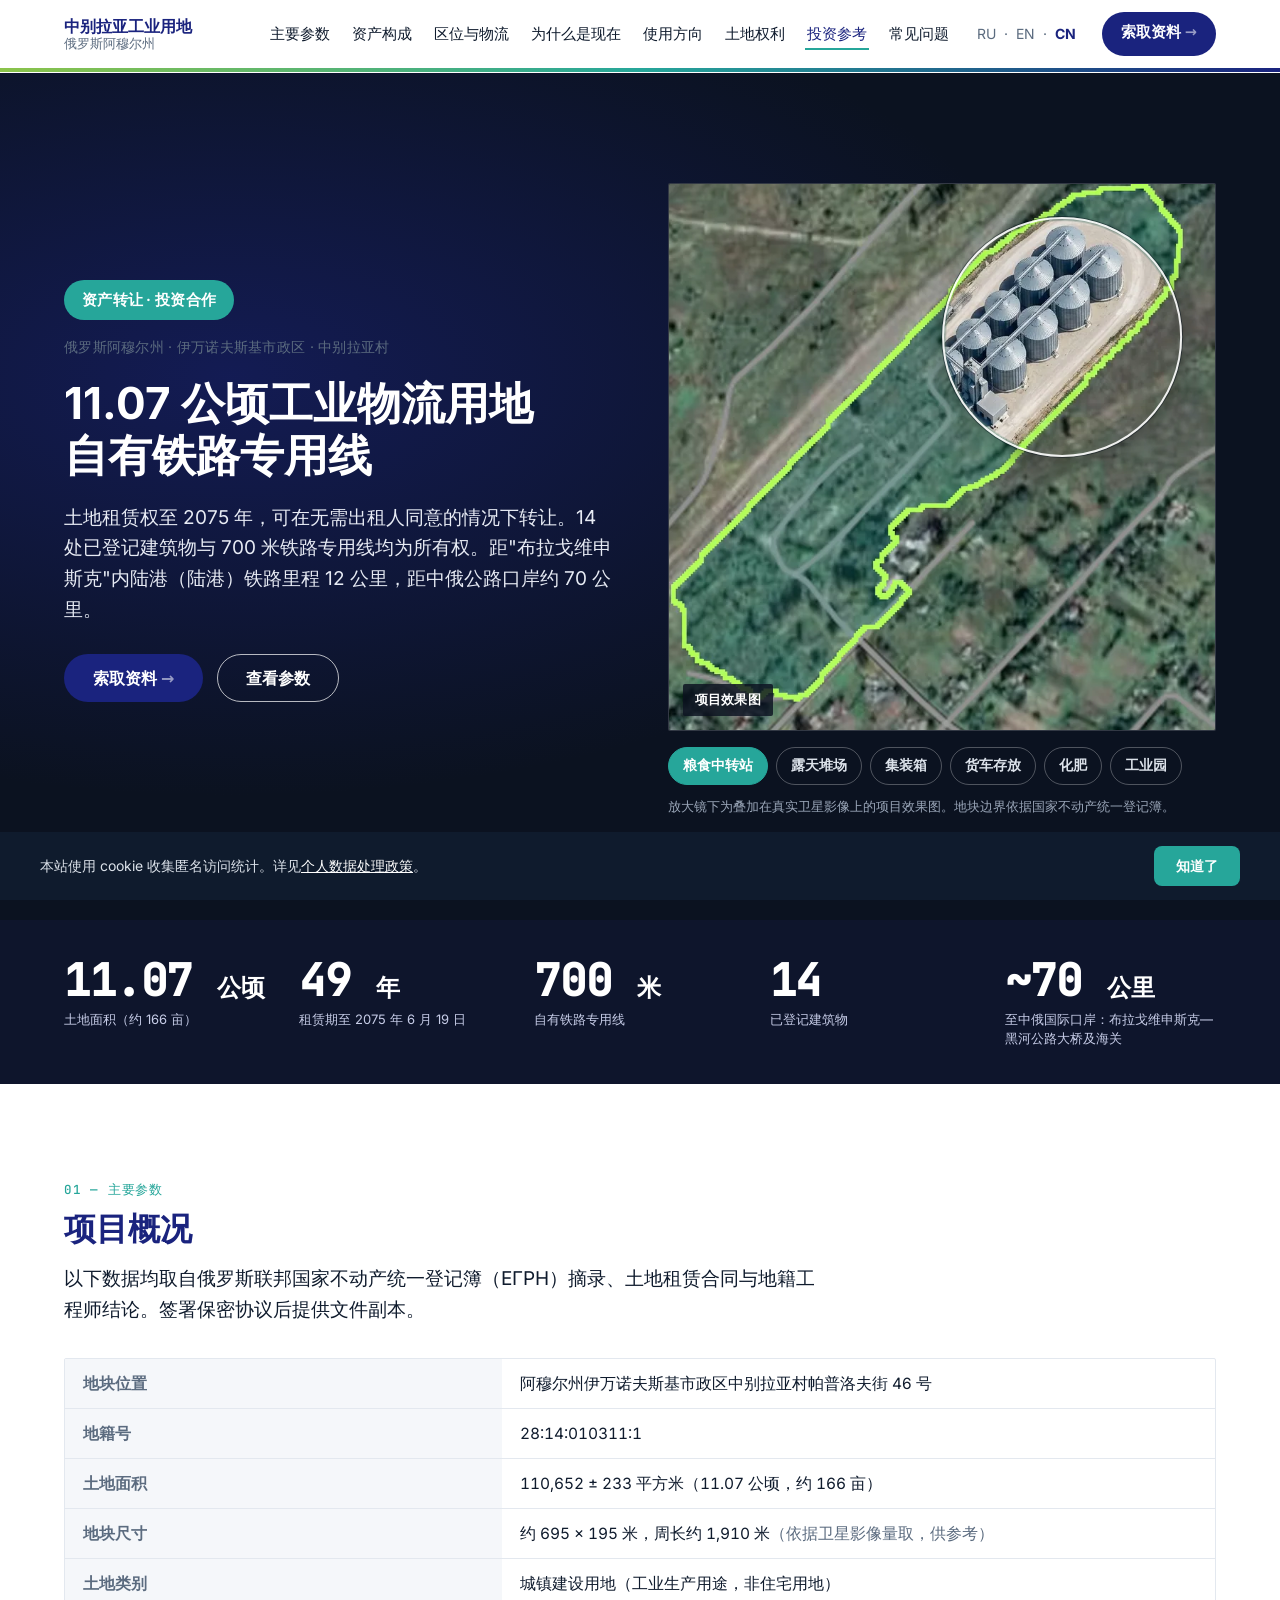
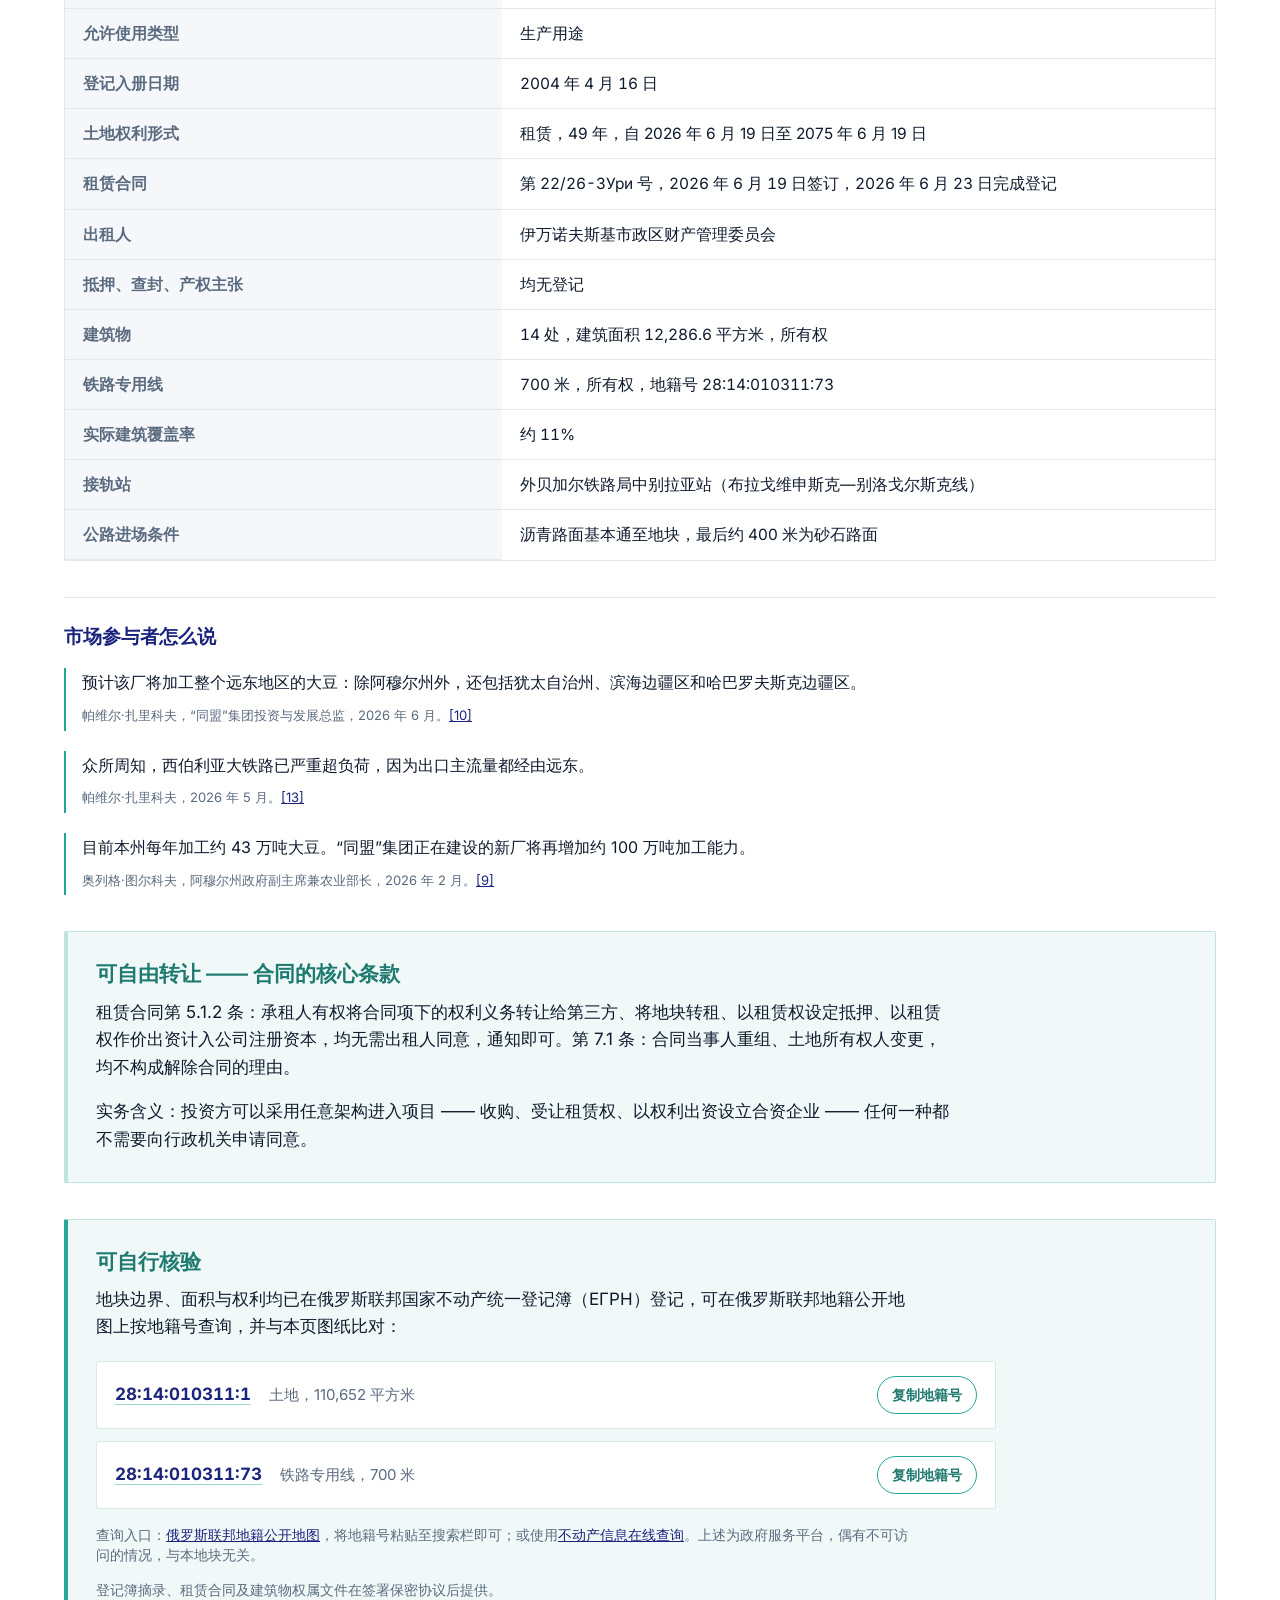
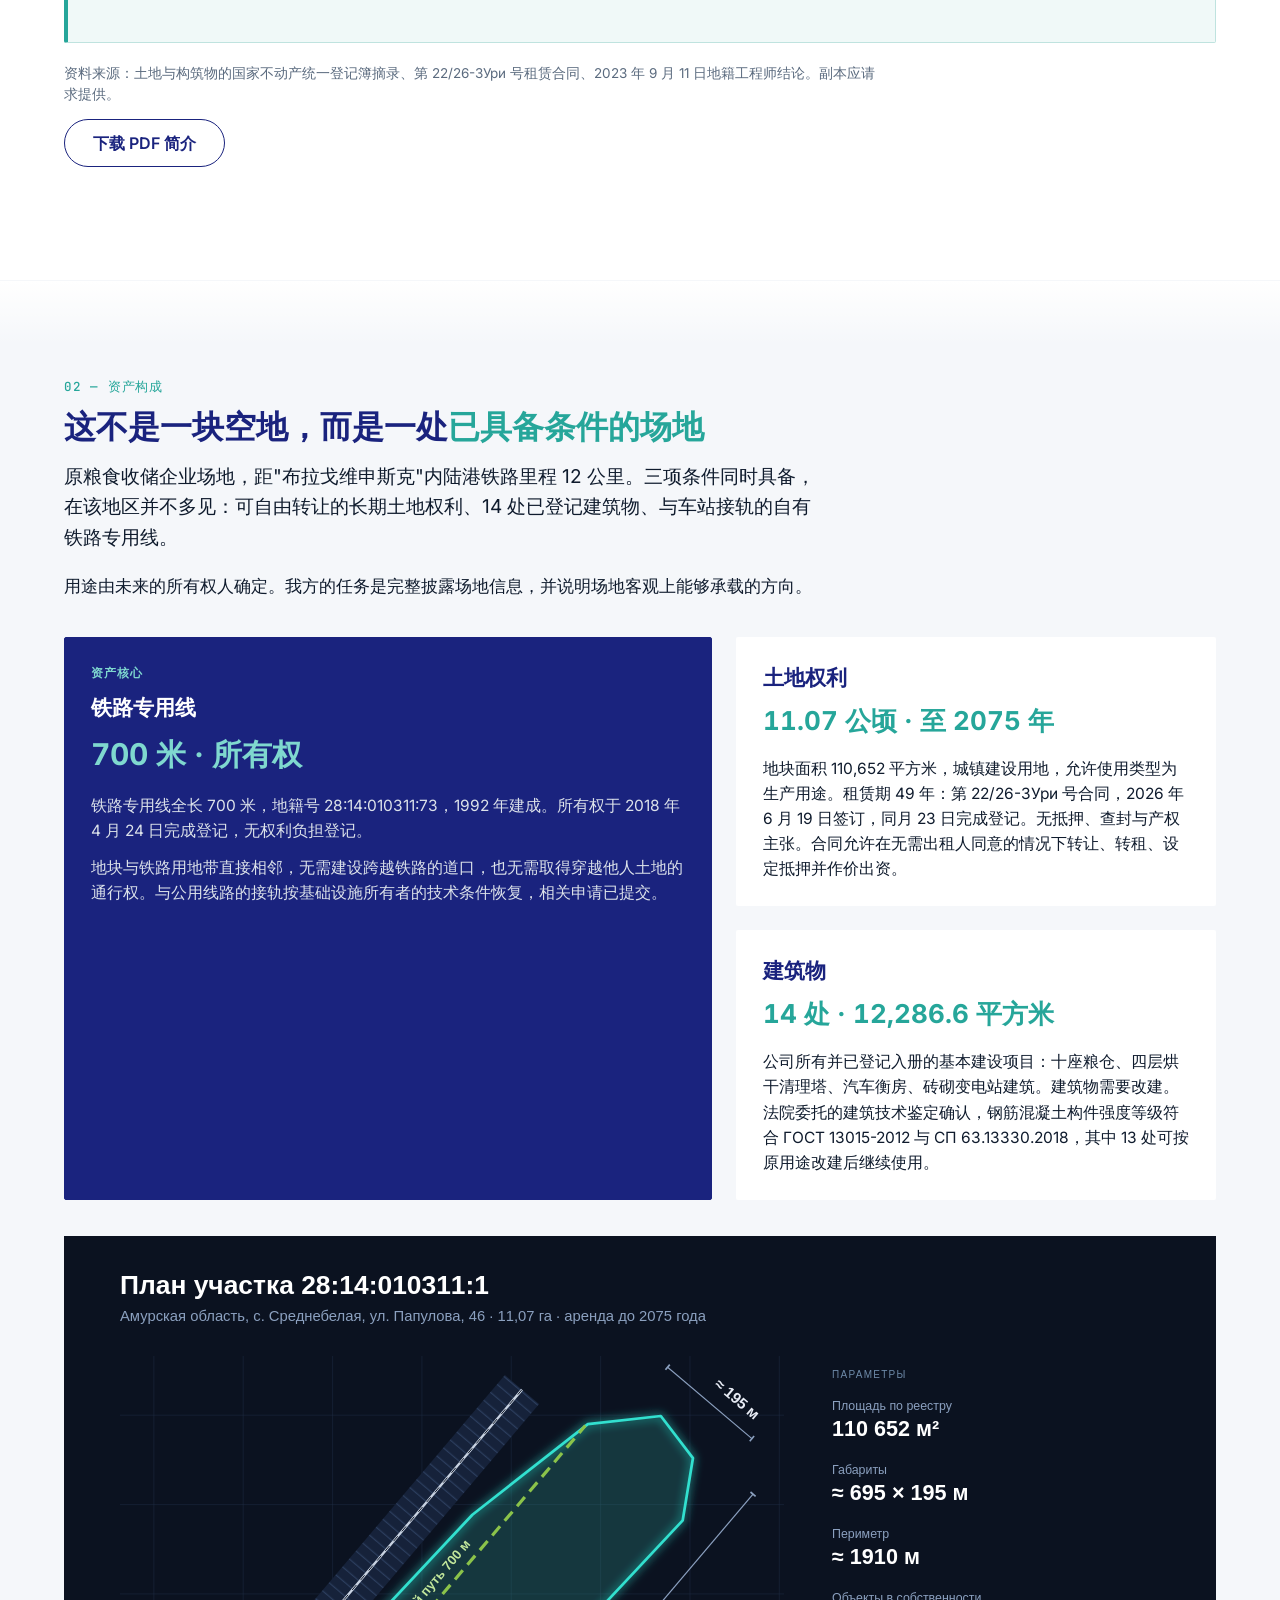
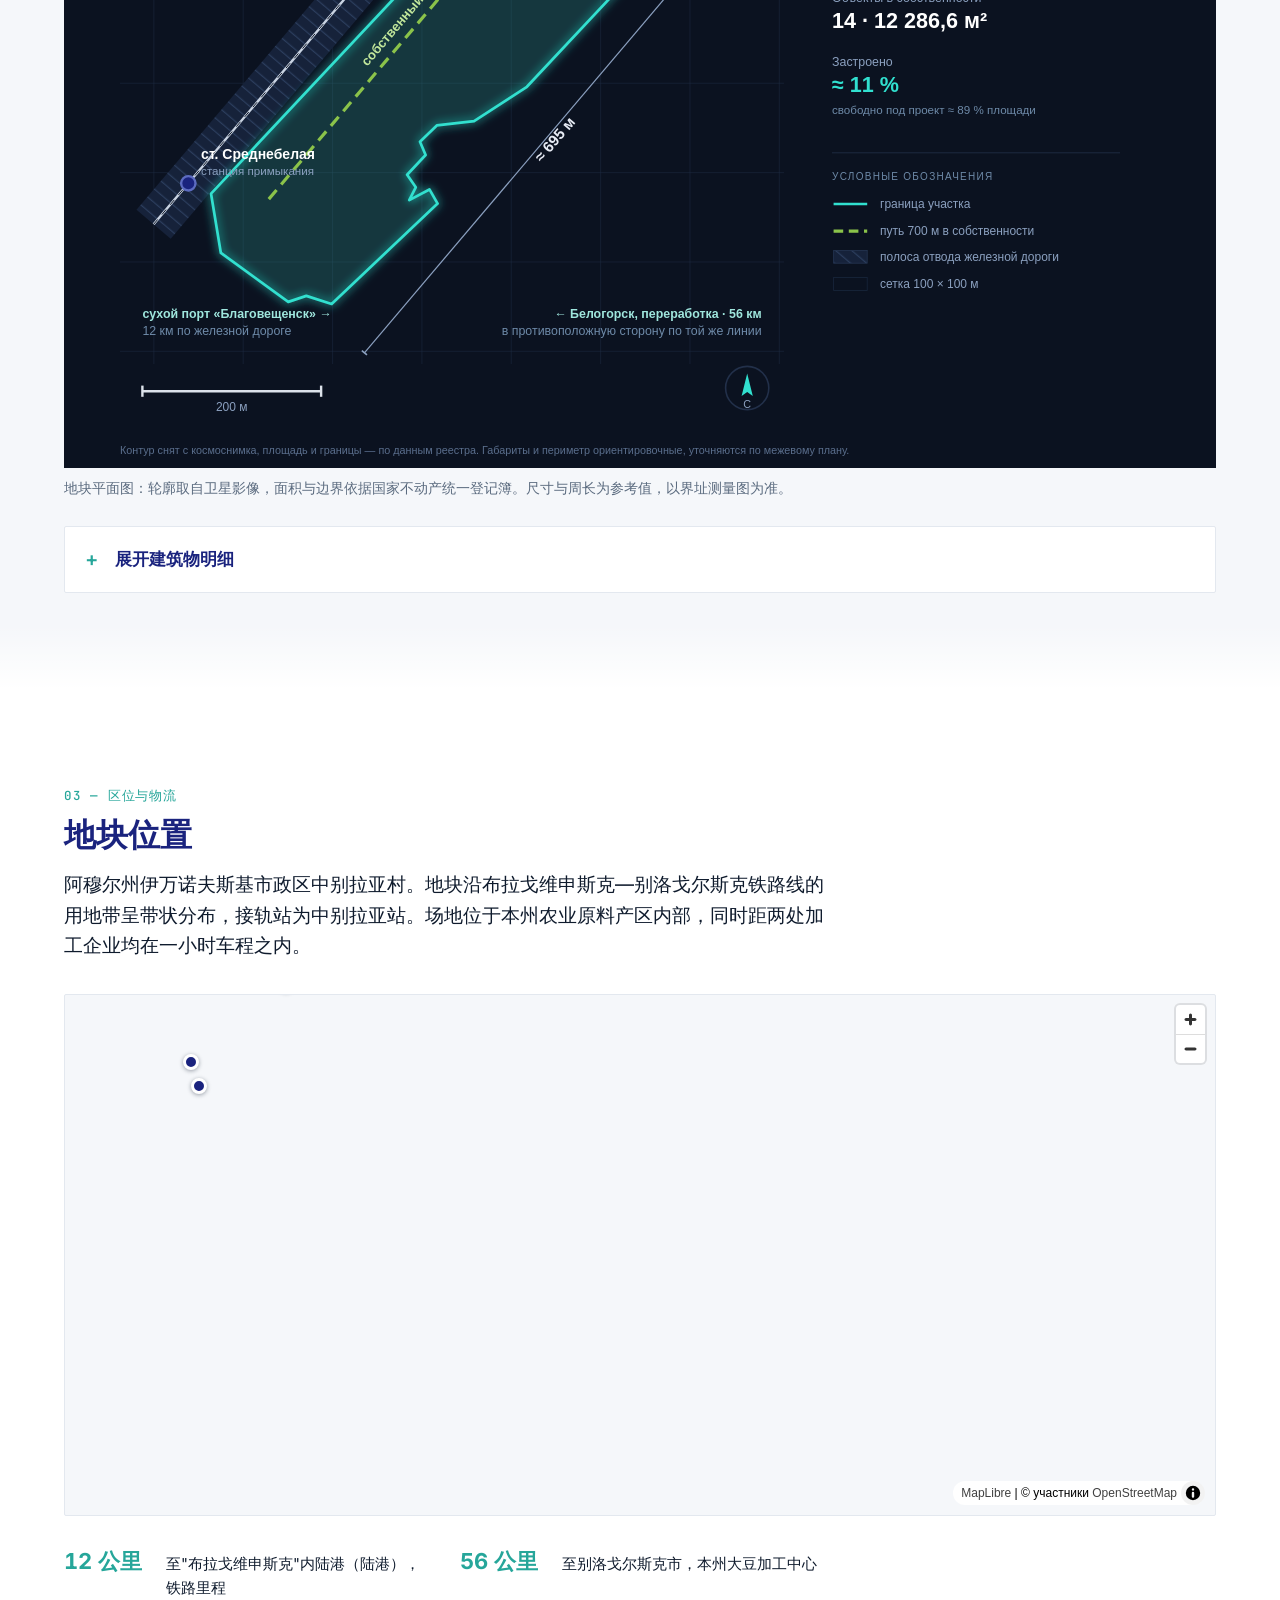
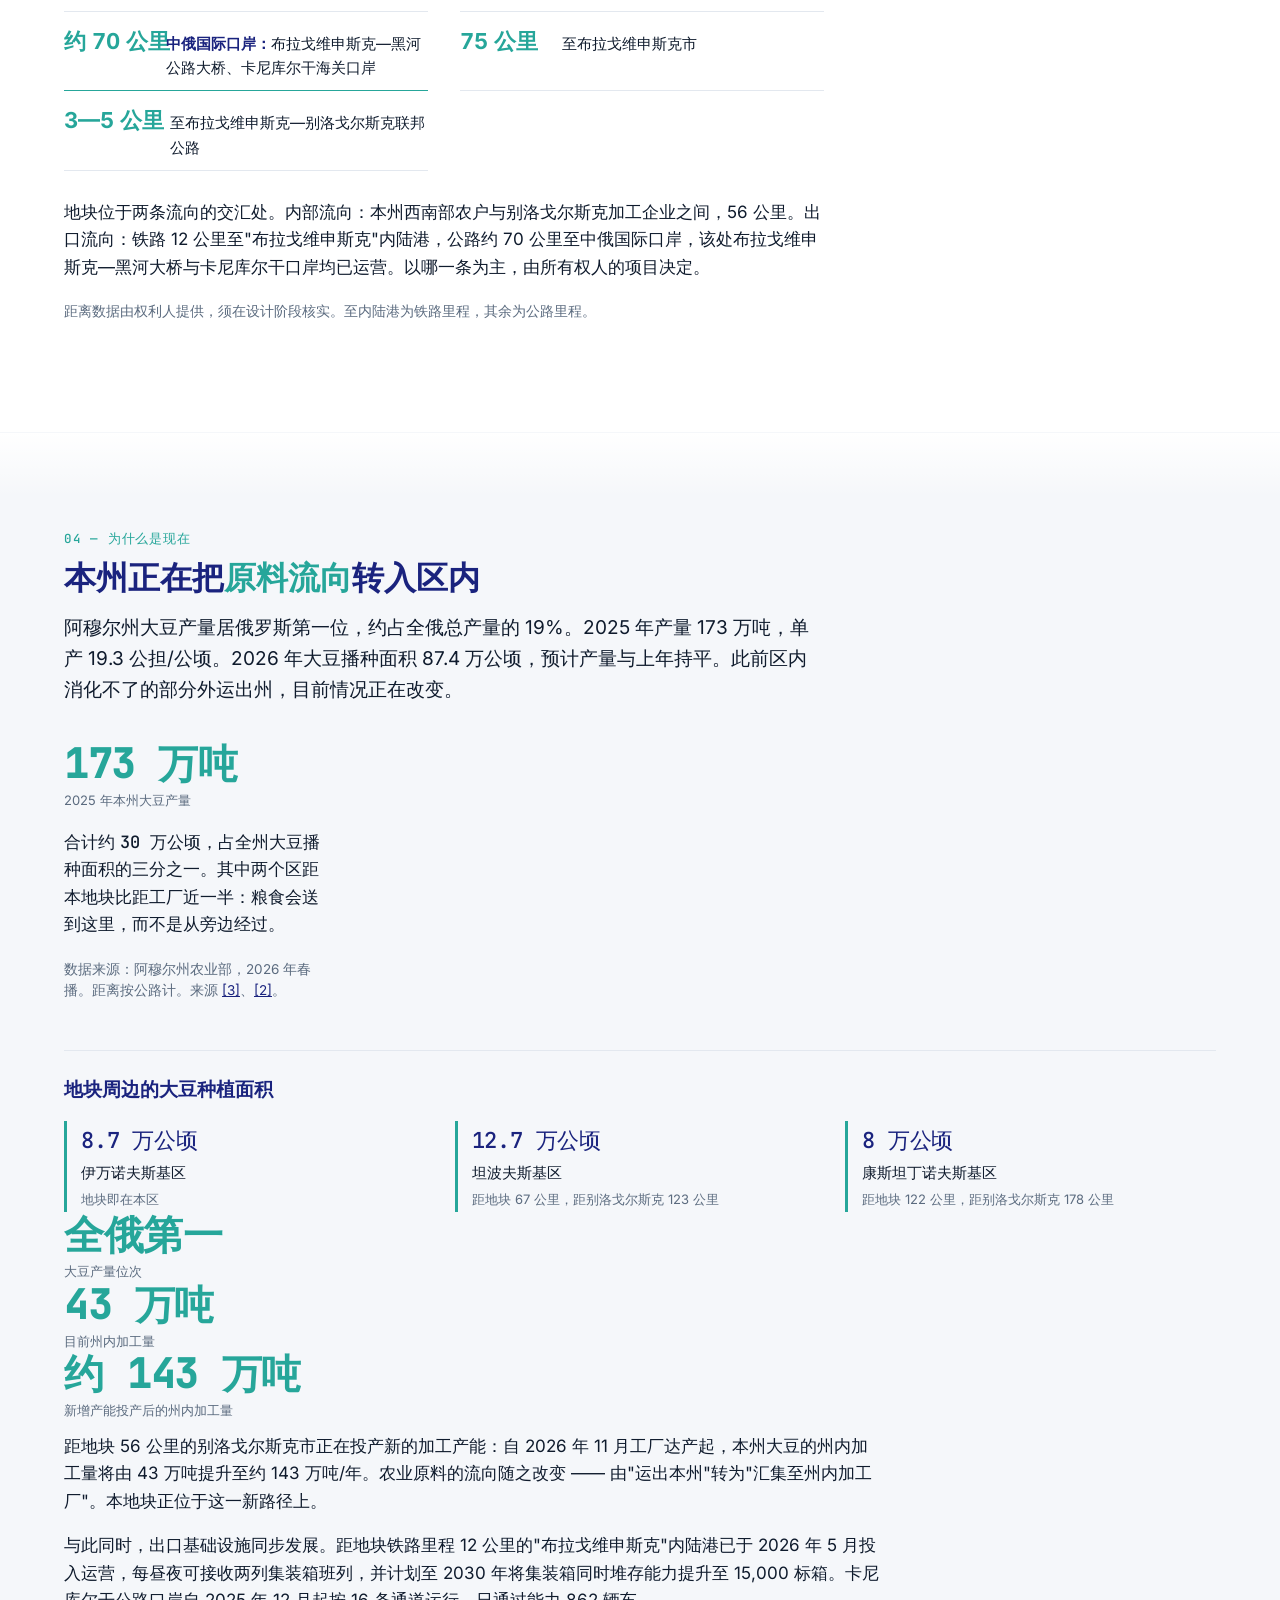
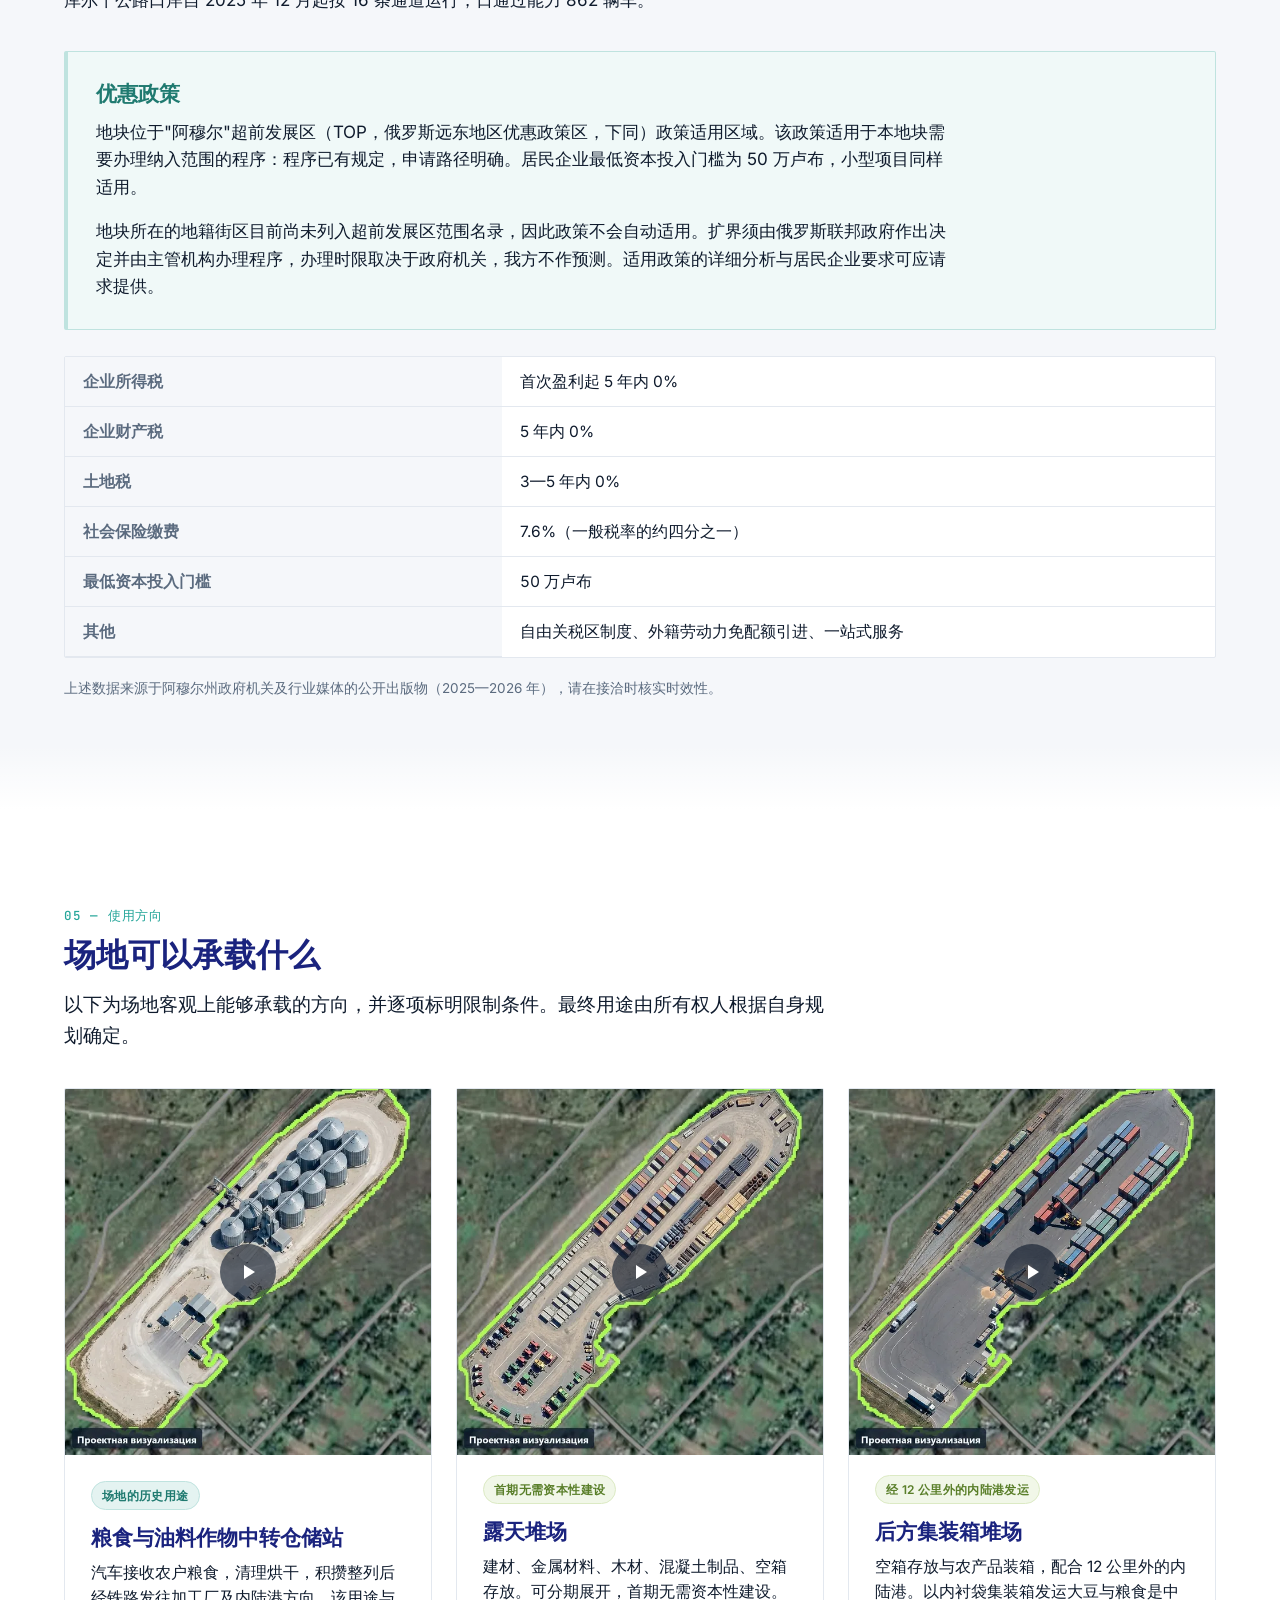
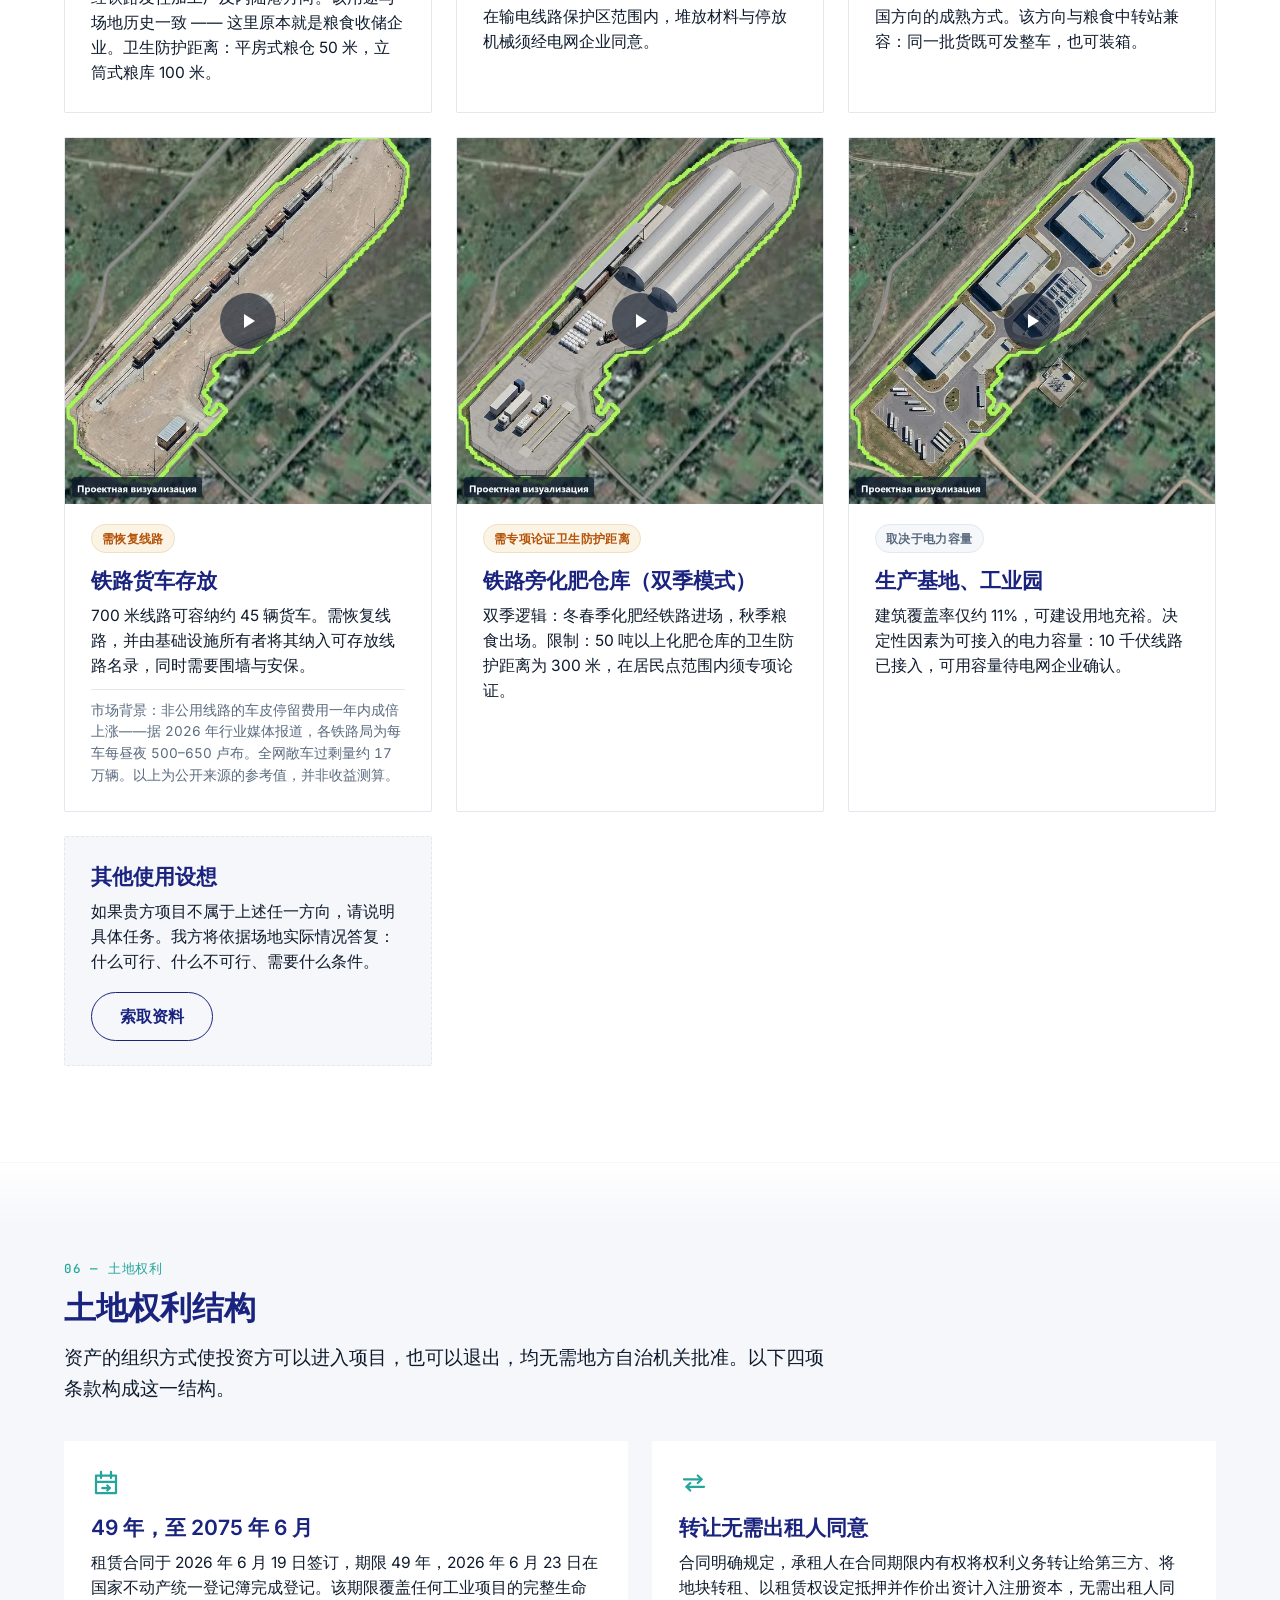
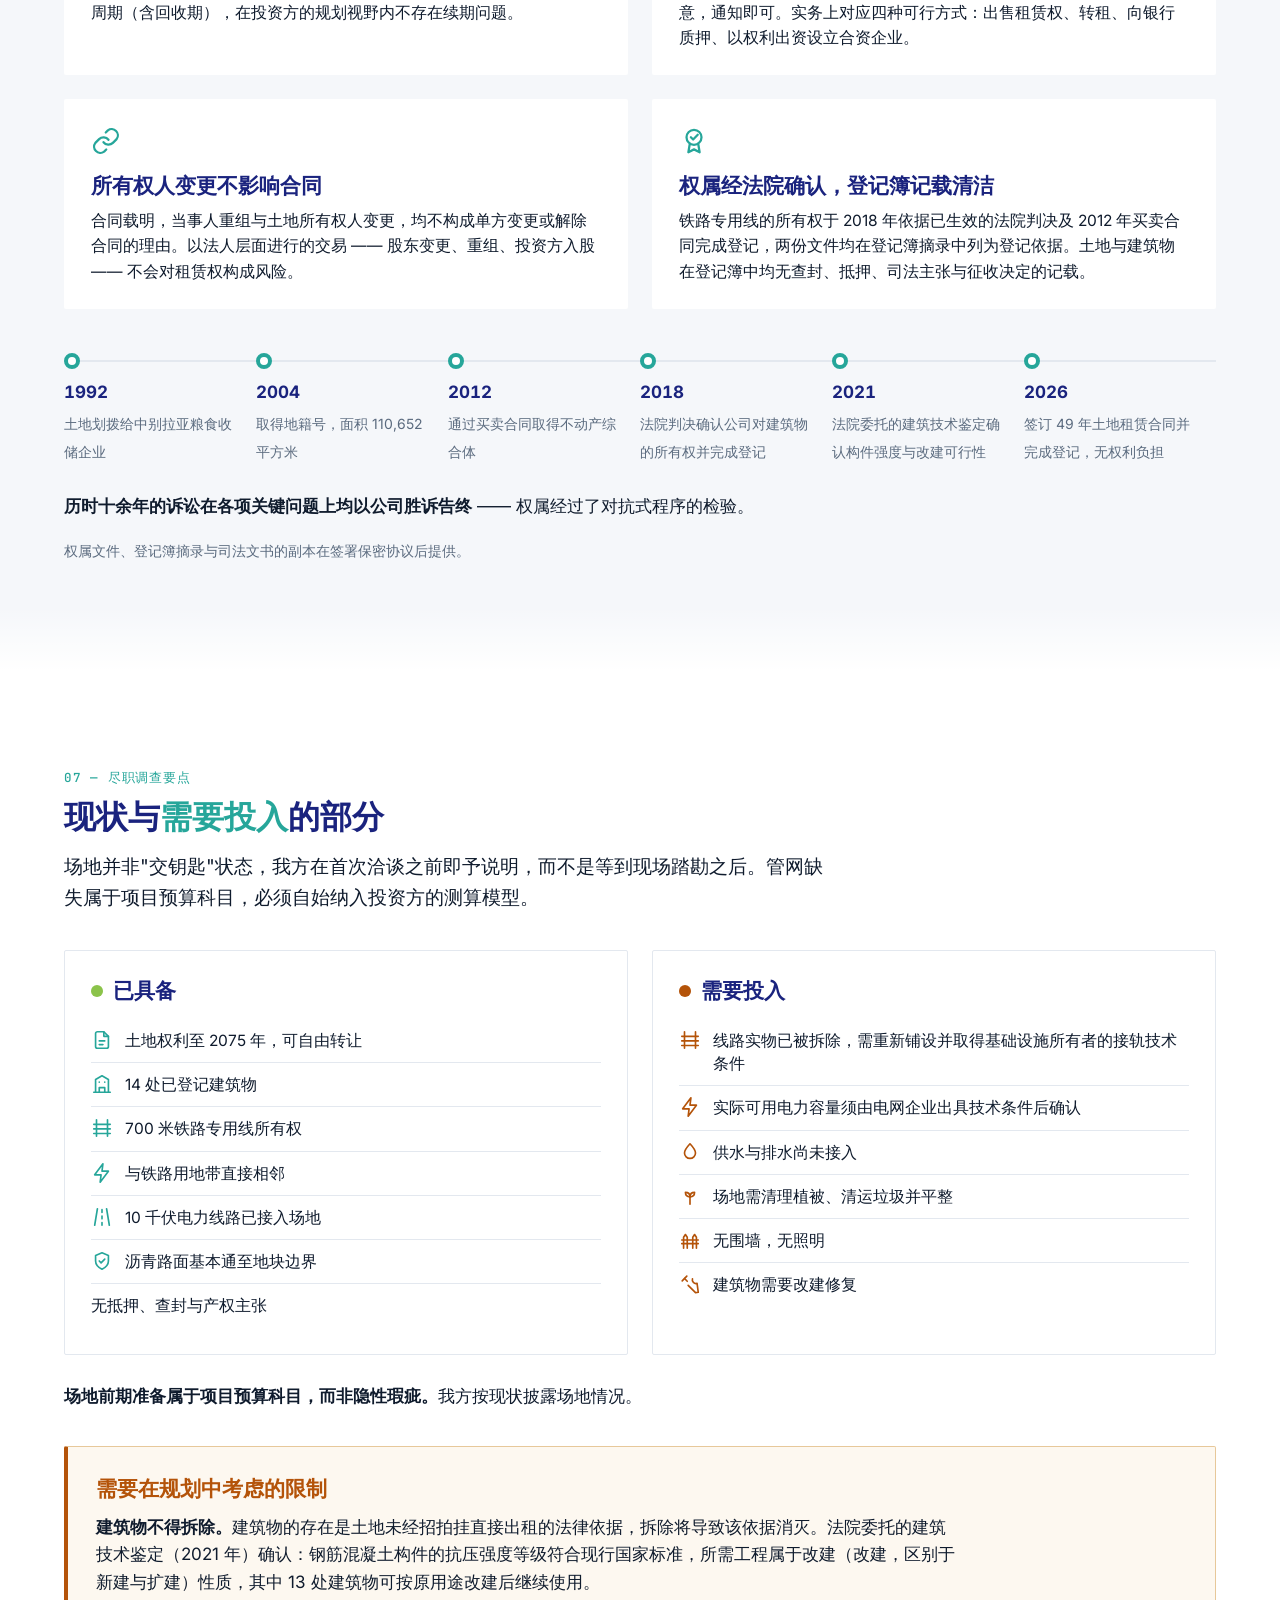
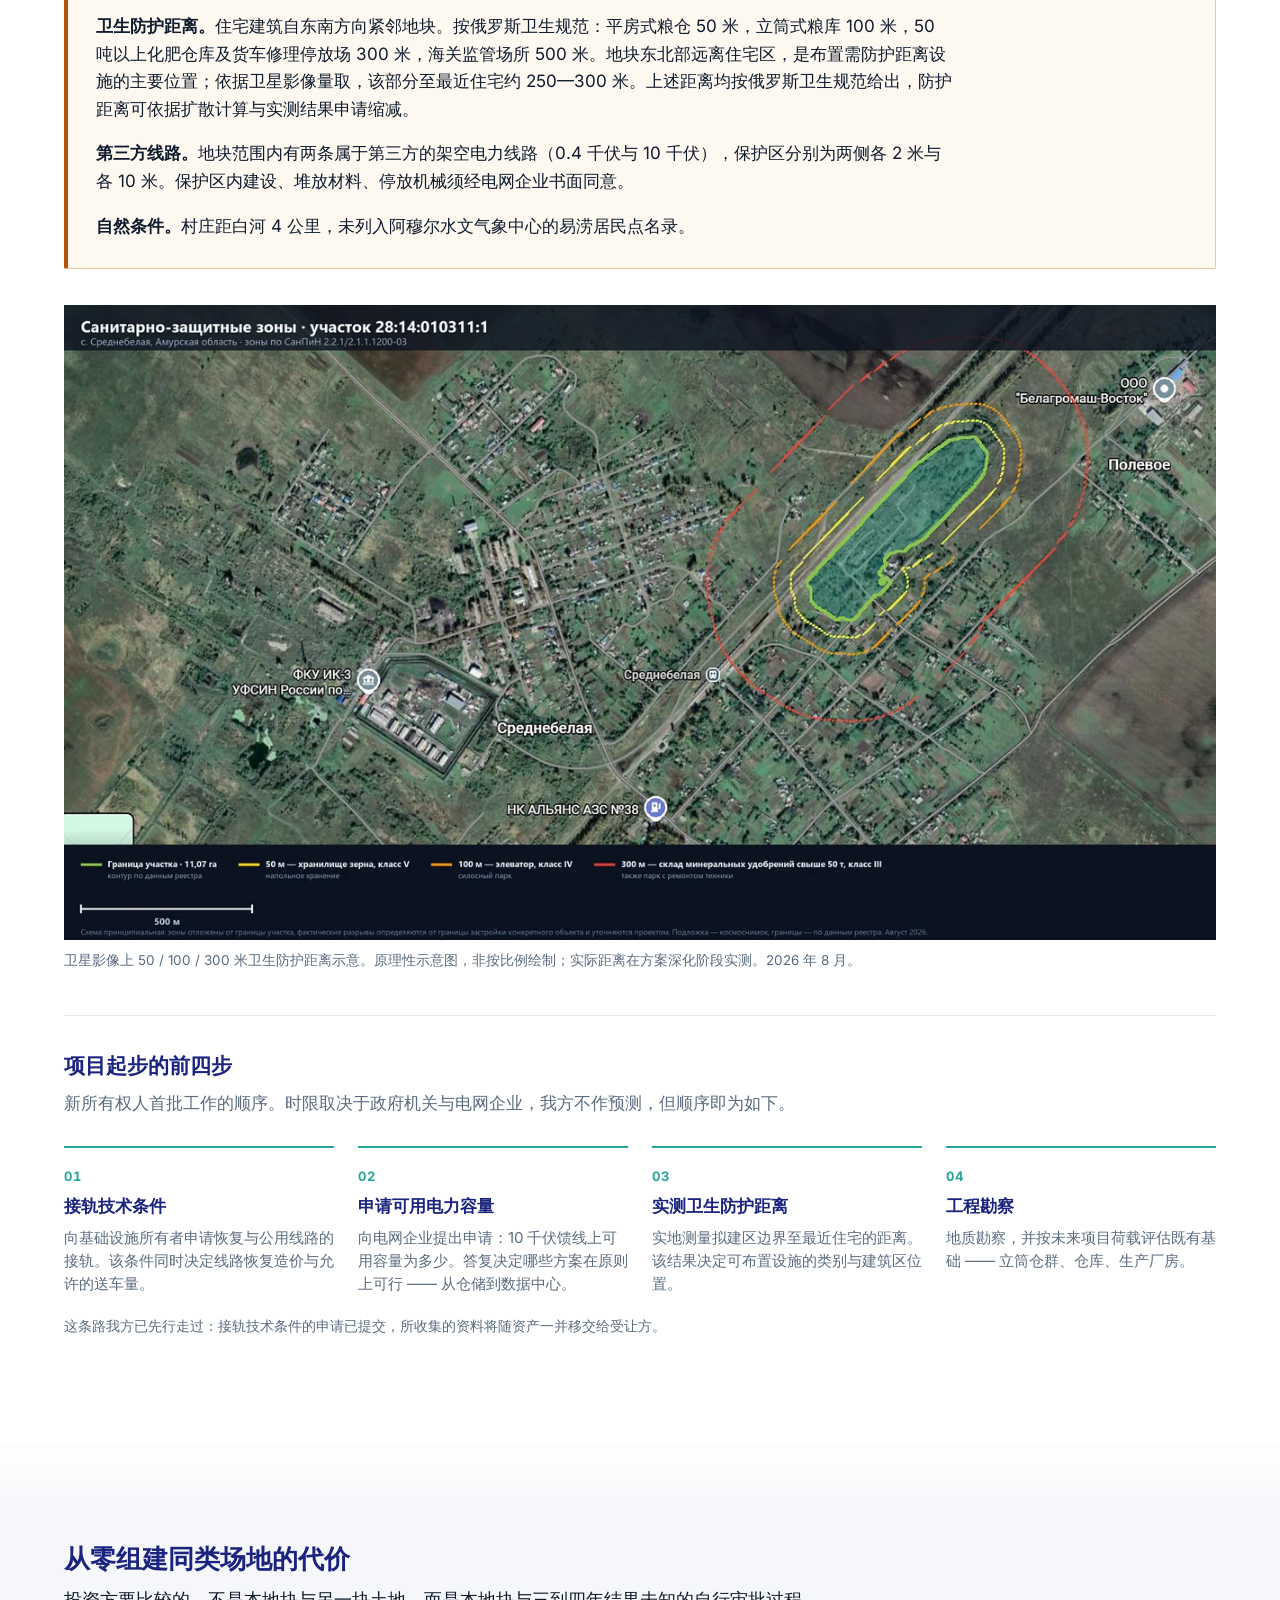
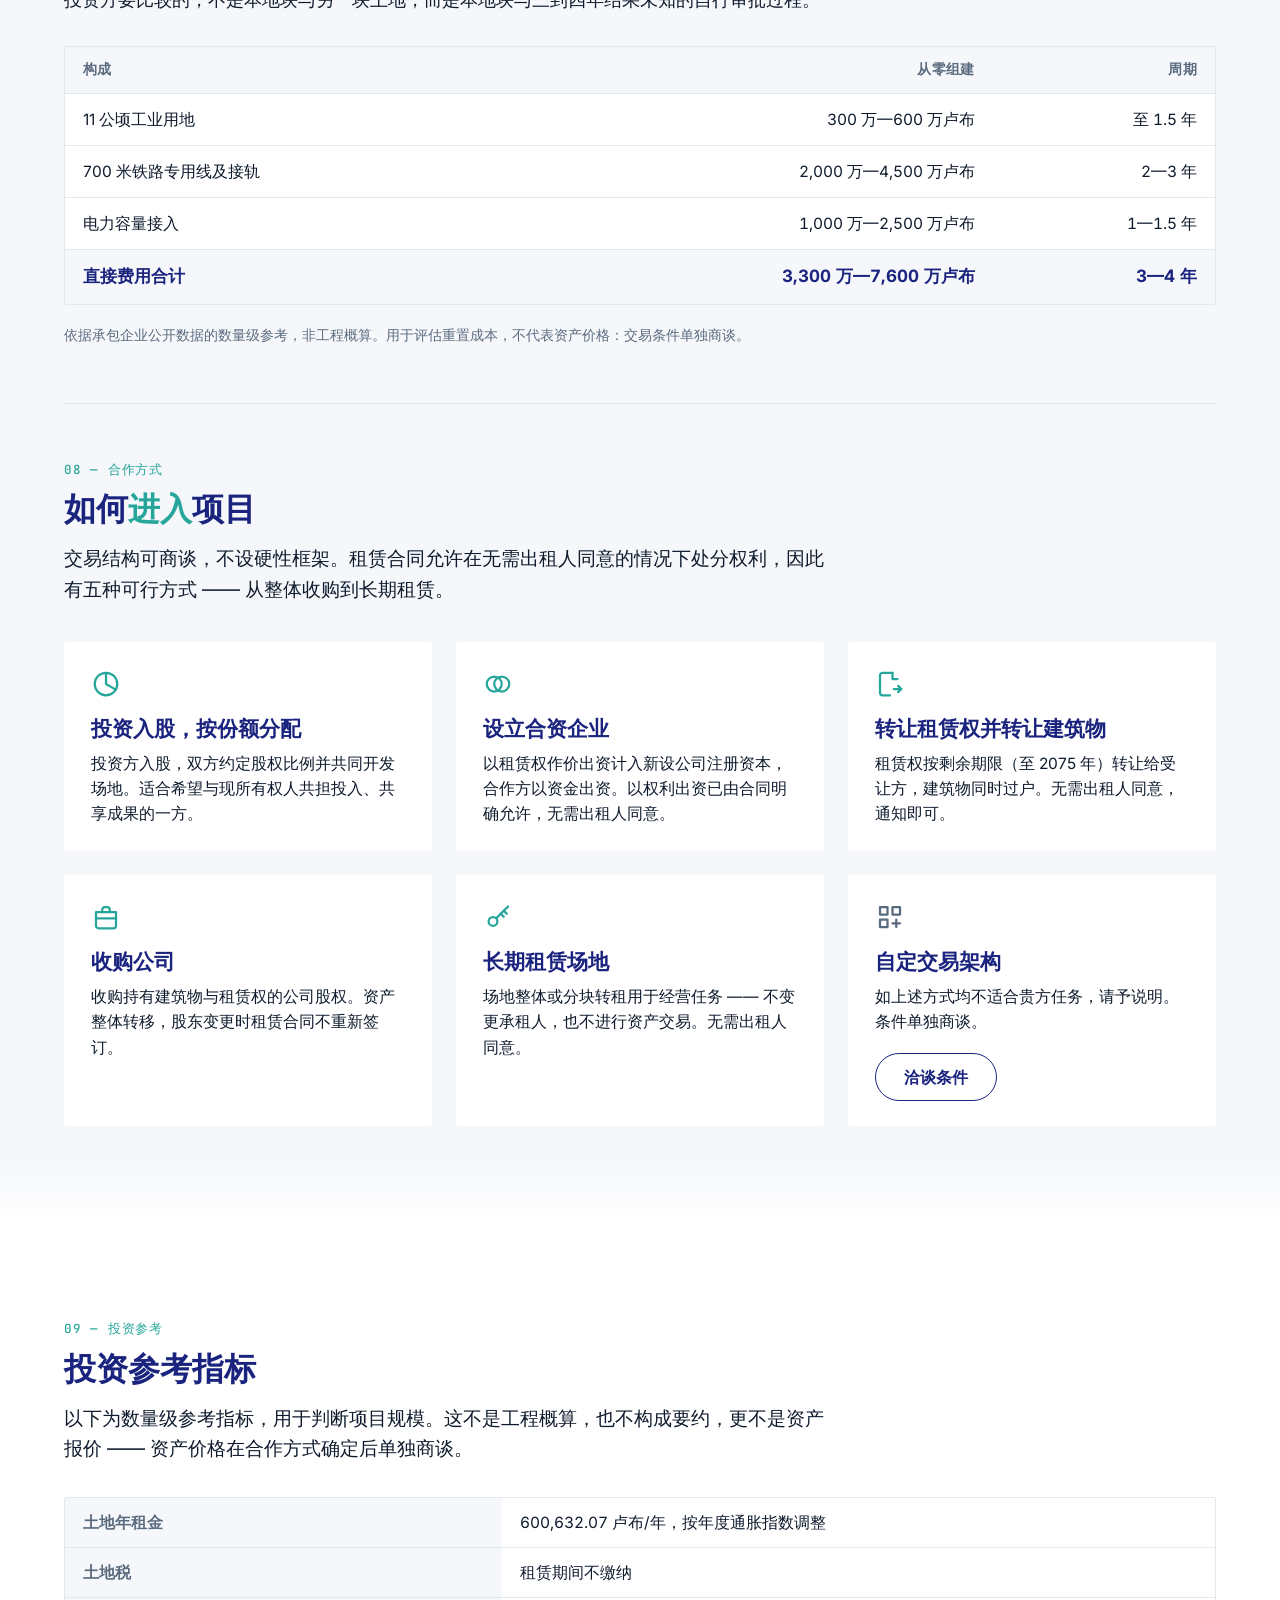
==== commit 88294878: "Лупа на первом экране: слои приведены в соответствие и добавлены два недостающих Под лупой лежало не" ====
--- a/cn/index.html
+++ b/cn/index.html
@@ -311,6 +311,8 @@
         <button type="button" class="lens-tab" data-layer="sklad">露天堆场</button>
         <button type="button" class="lens-tab" data-layer="container">集装箱</button>
         <button type="button" class="lens-tab" data-layer="wagons">货车存放</button>
+            <button type="button" class="lens-tab" data-layer="udobreniya">化肥</button>
+            <button type="button" class="lens-tab" data-layer="baza">工业园</button>
       </div>
       <p class="lens-note">放大镜下为叠加在真实卫星影像上的项目效果图。地块边界依据国家不动产统一登记簿。</p>
     </div>
